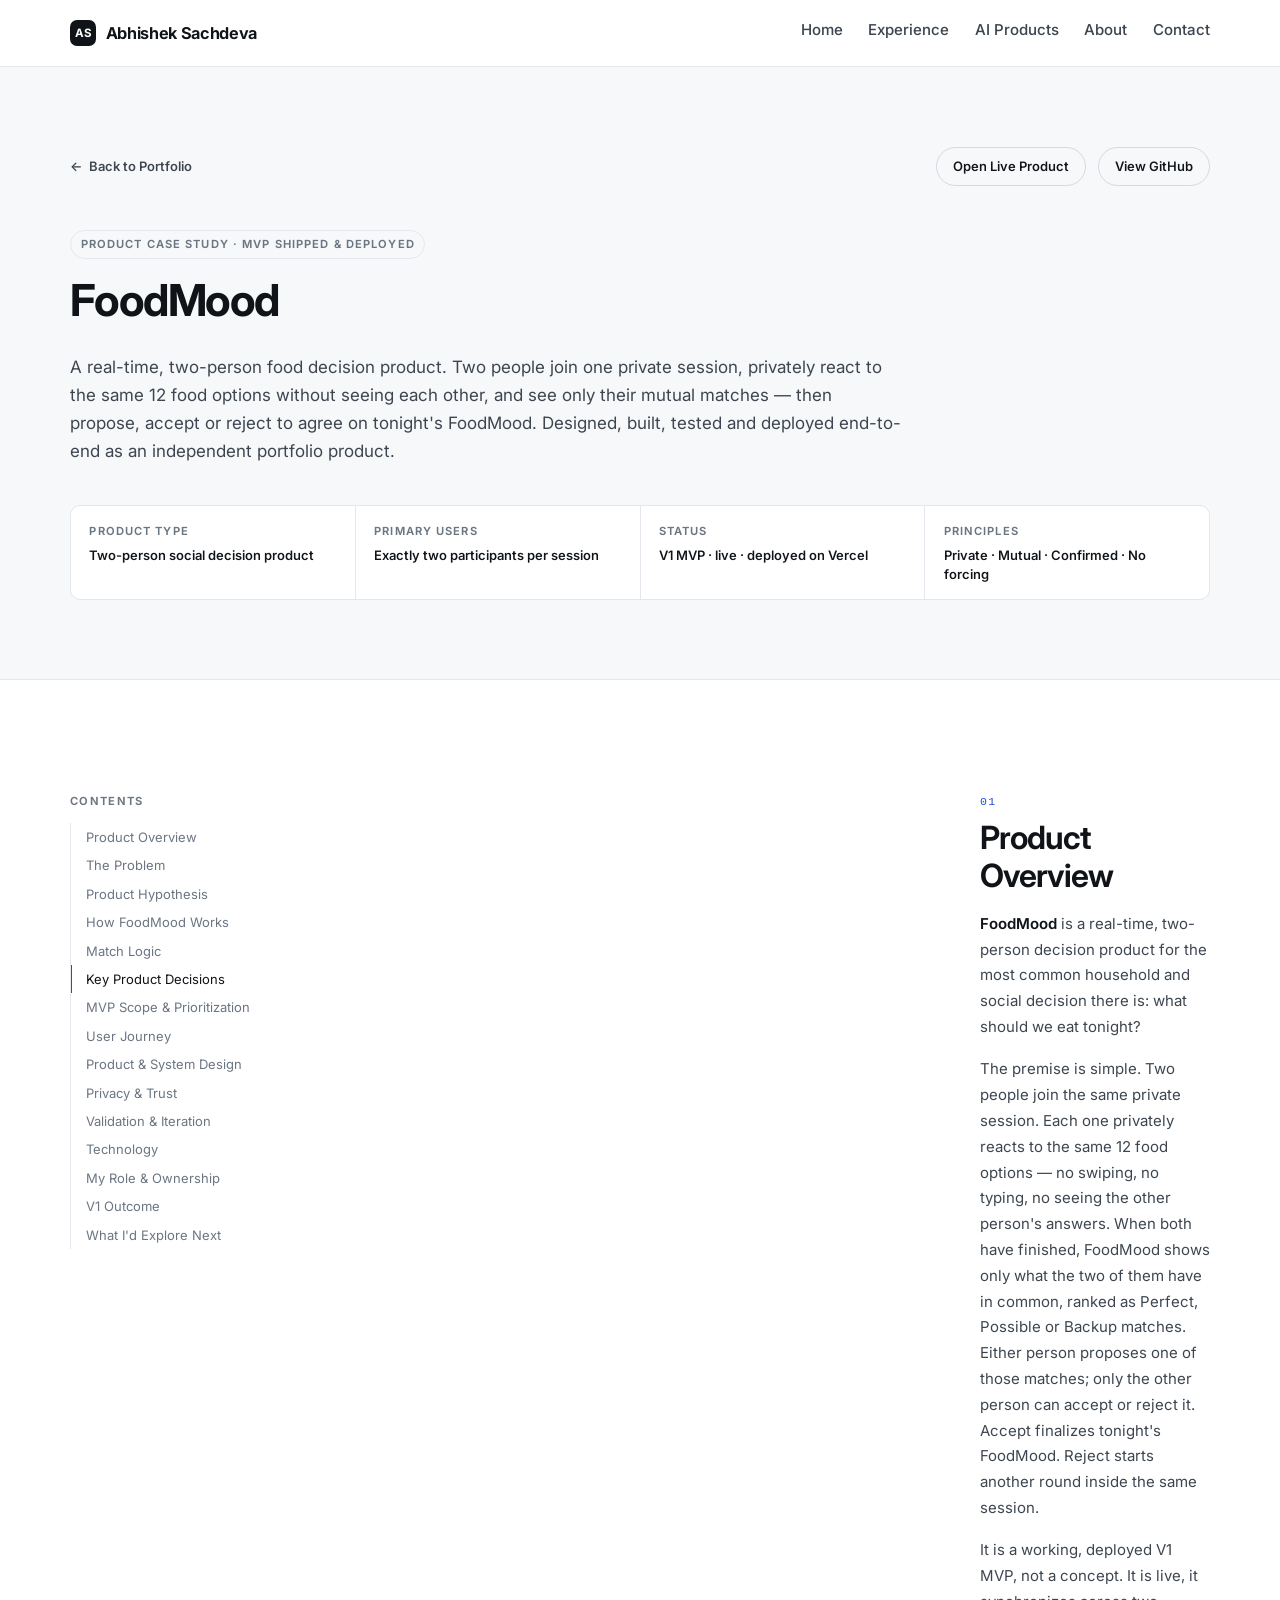
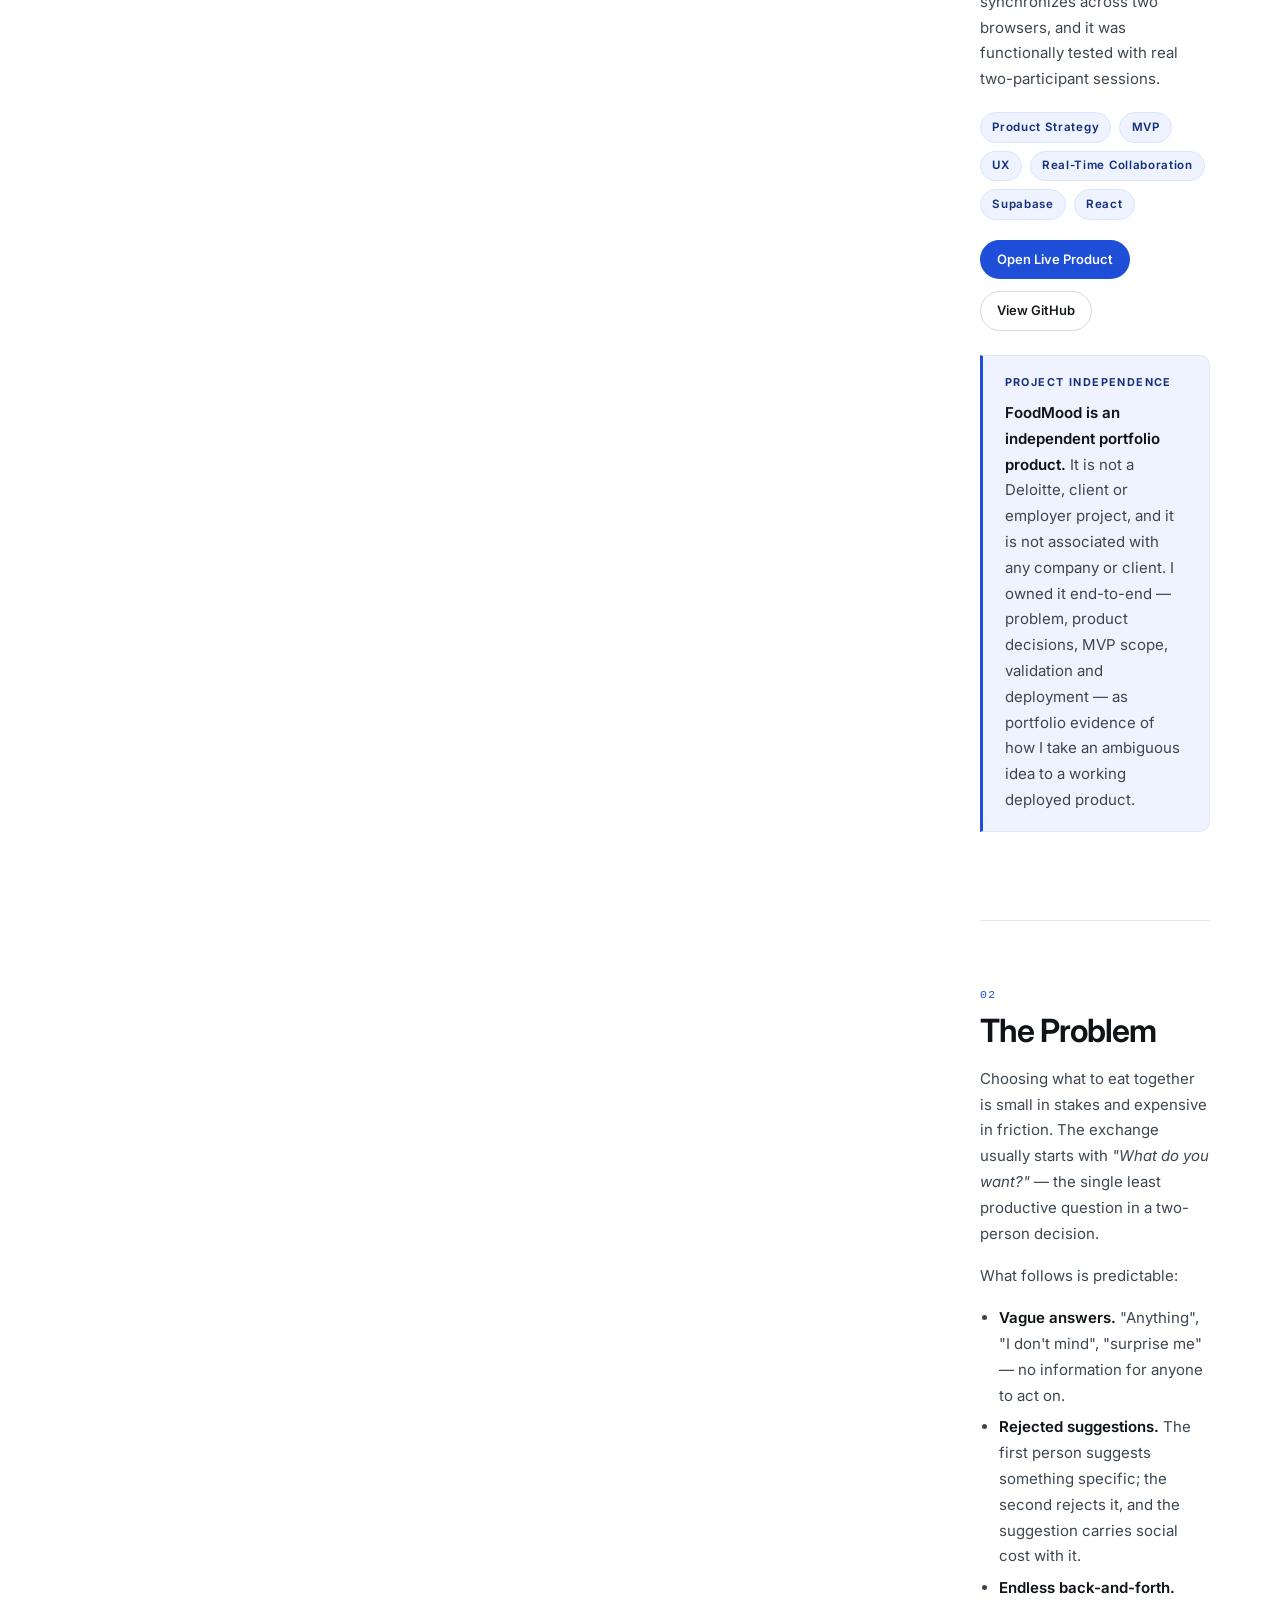
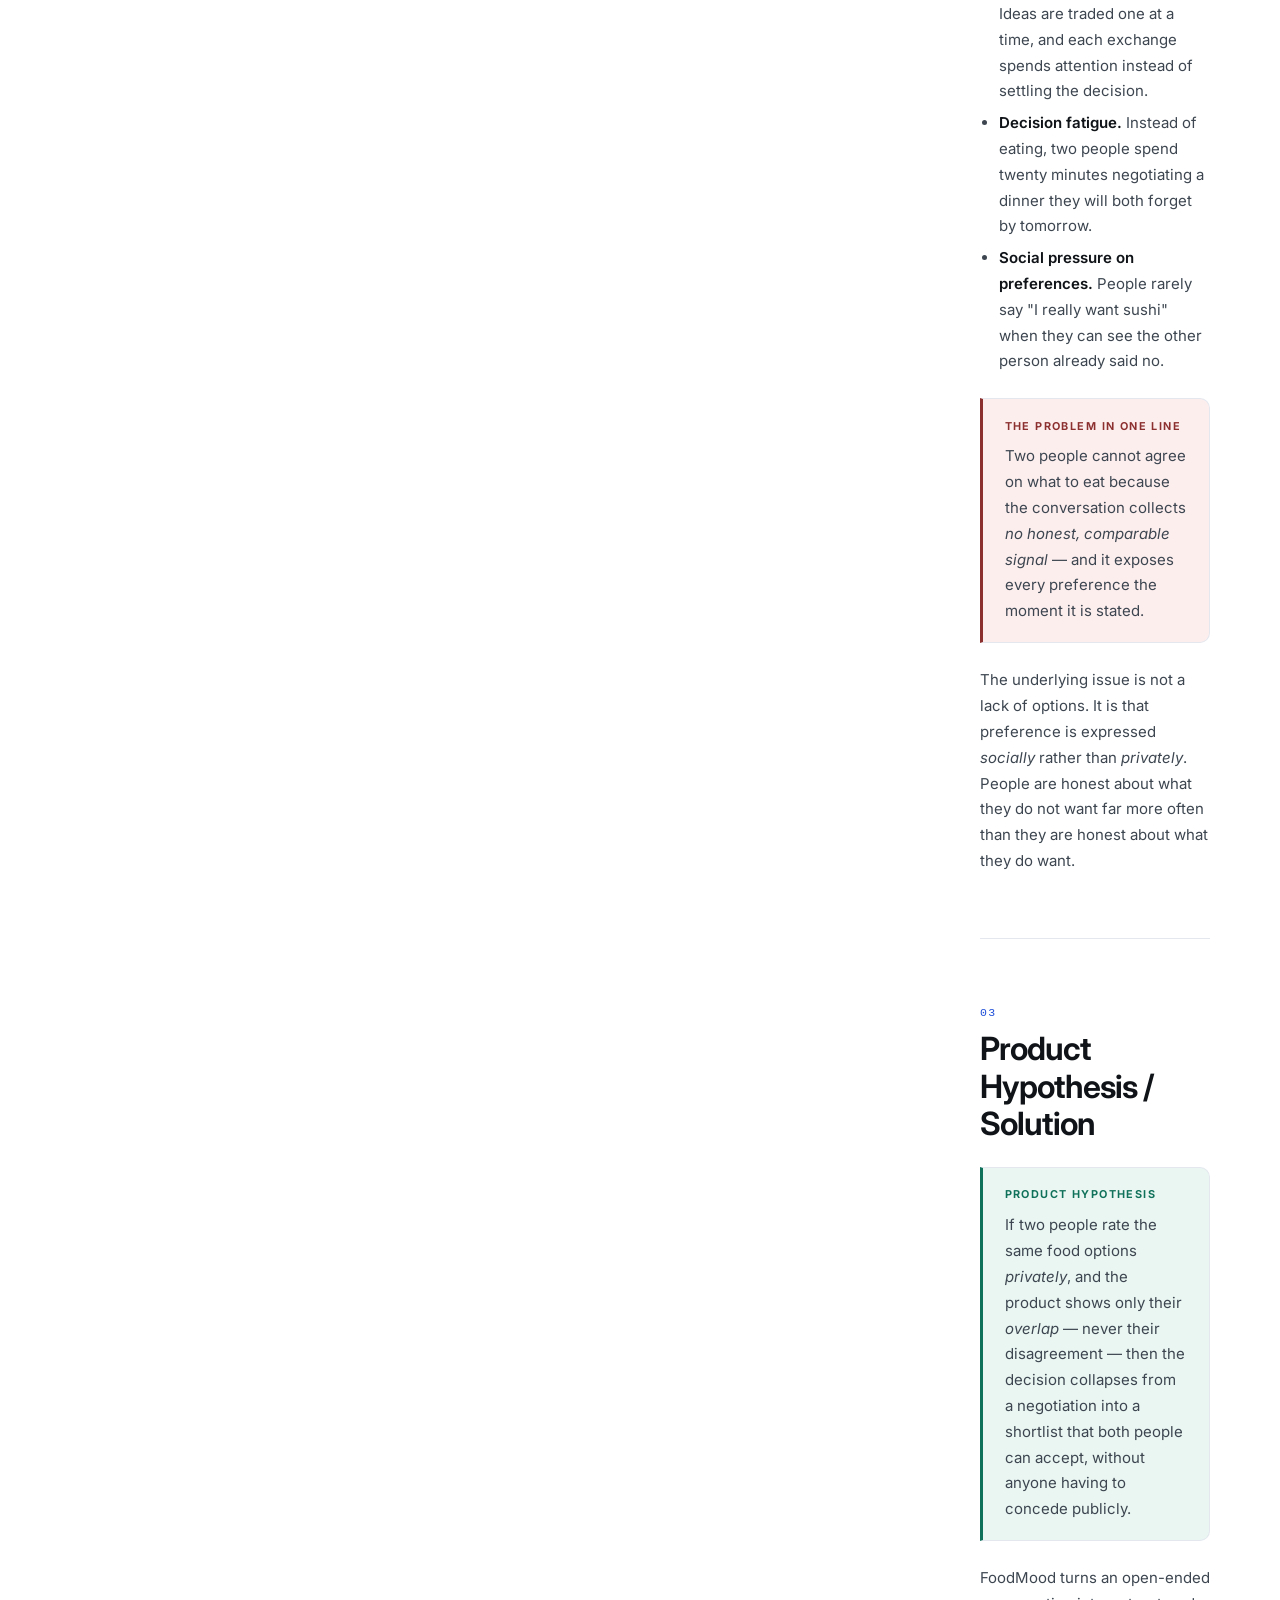
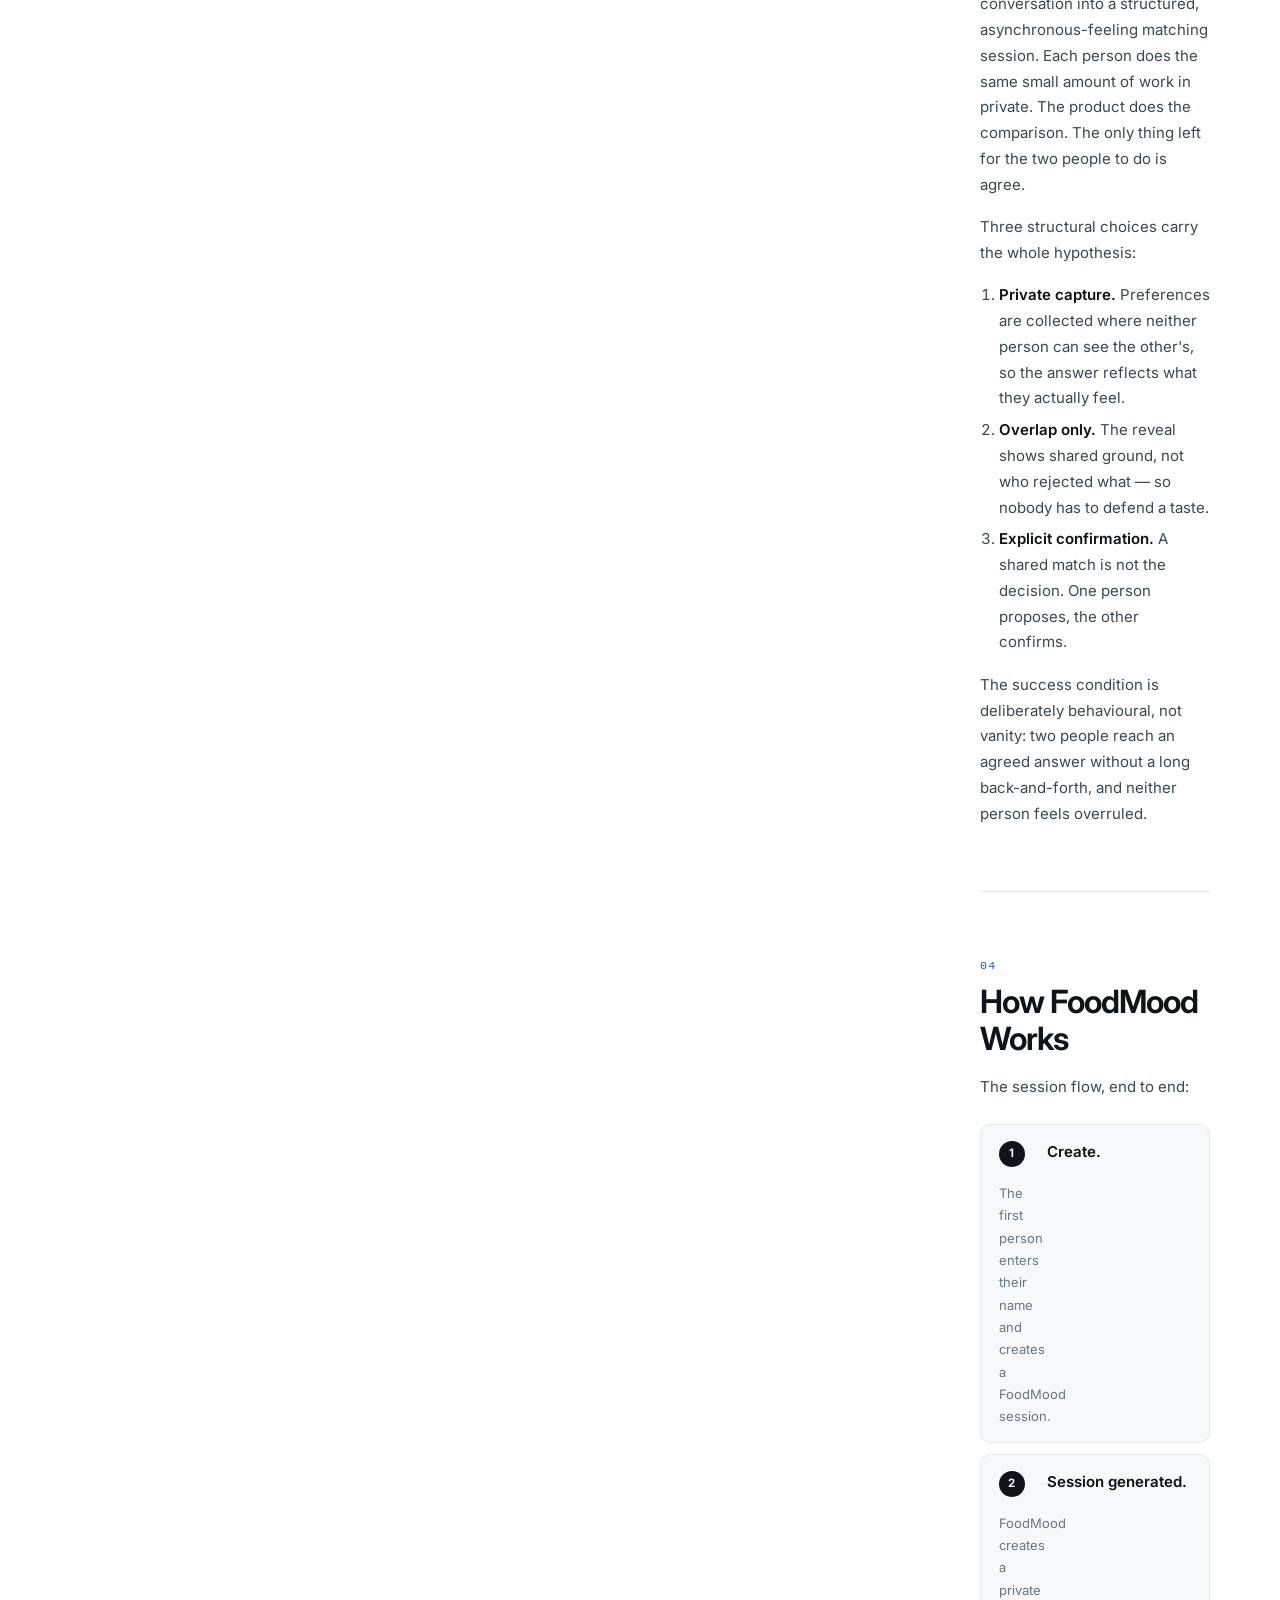
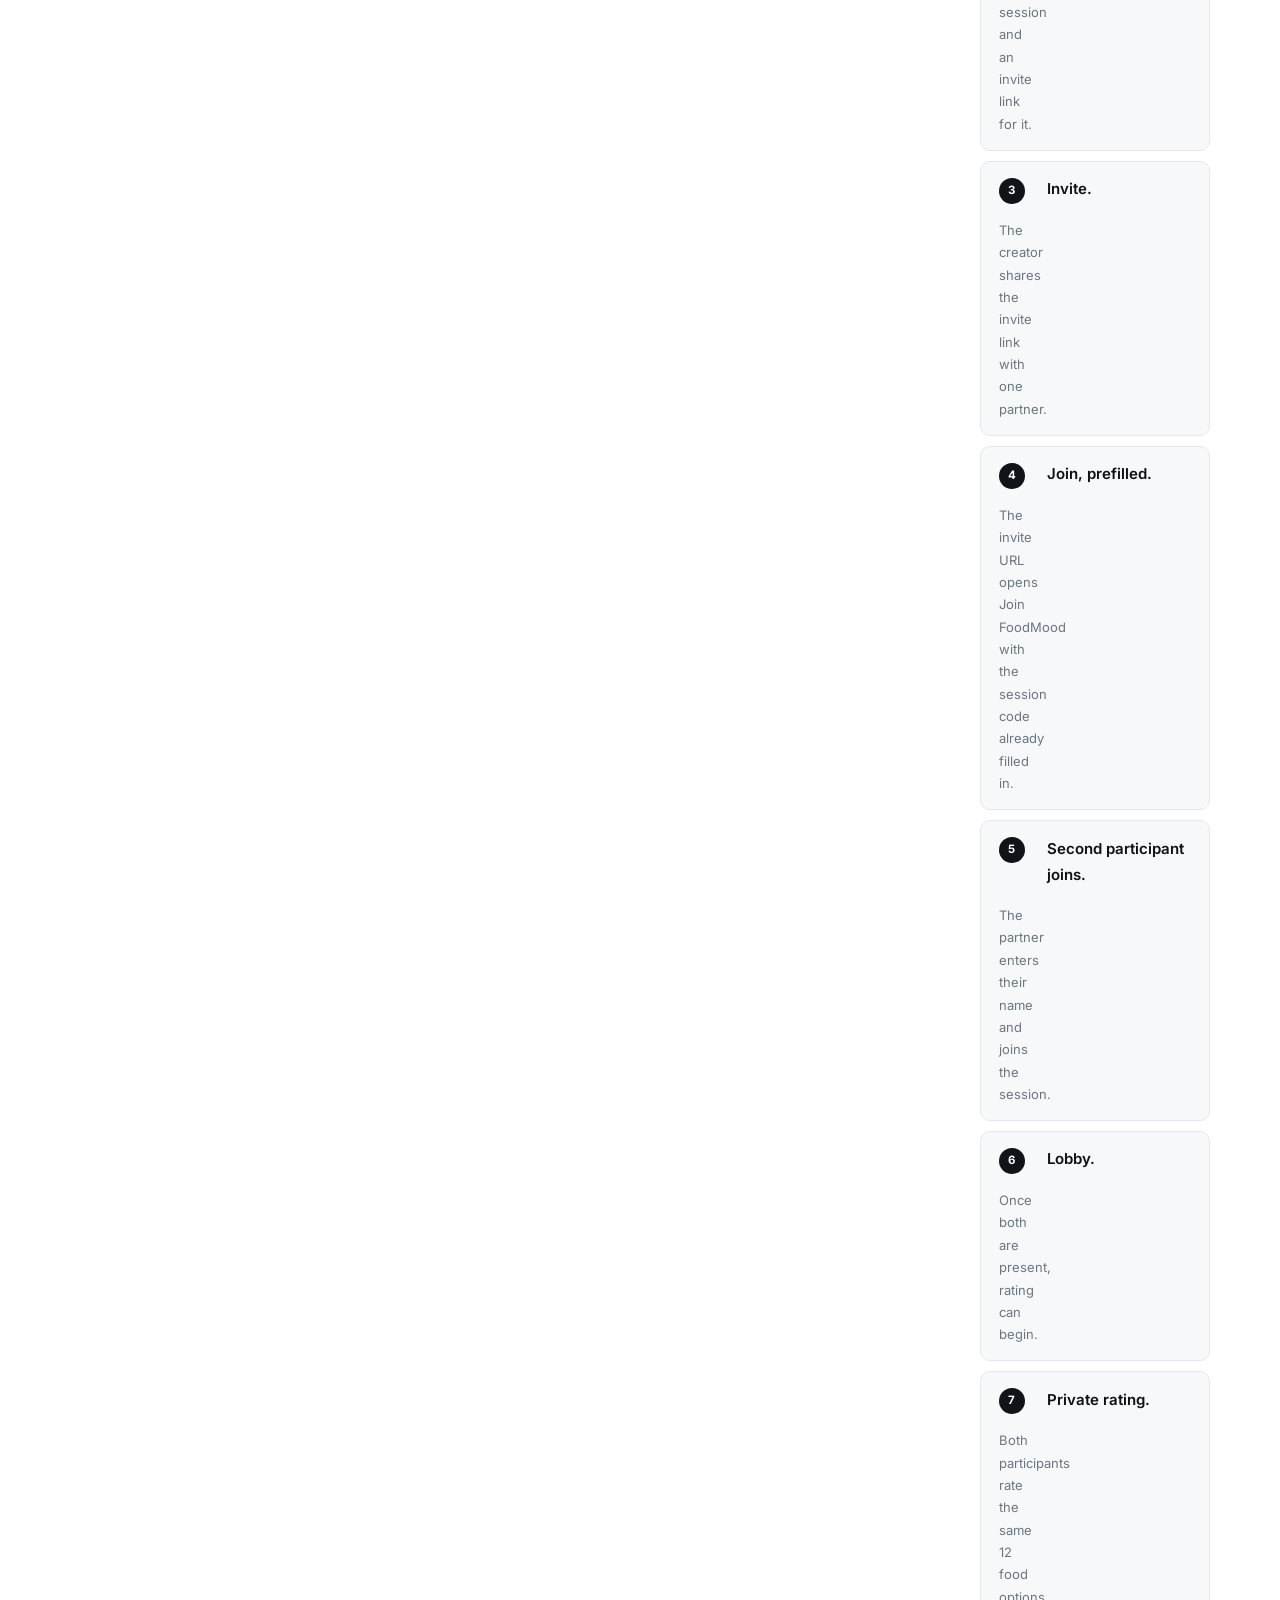
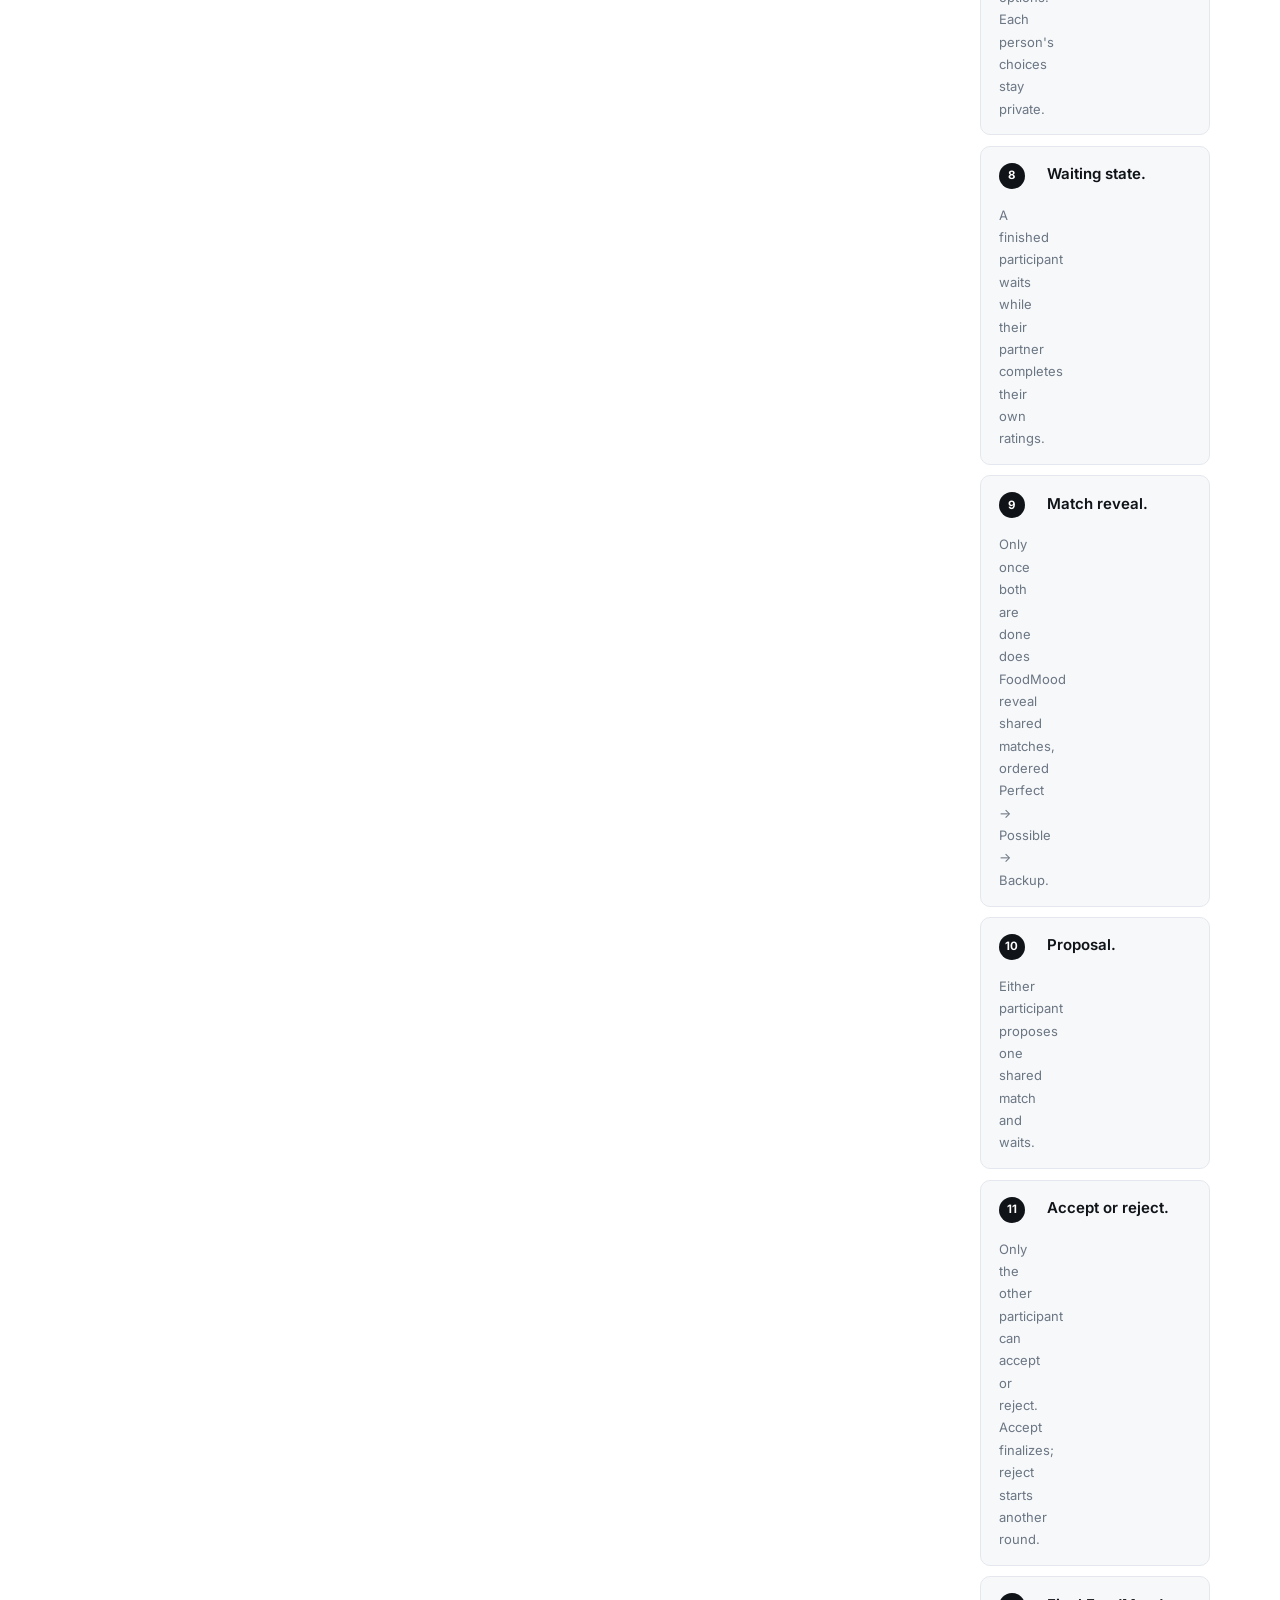
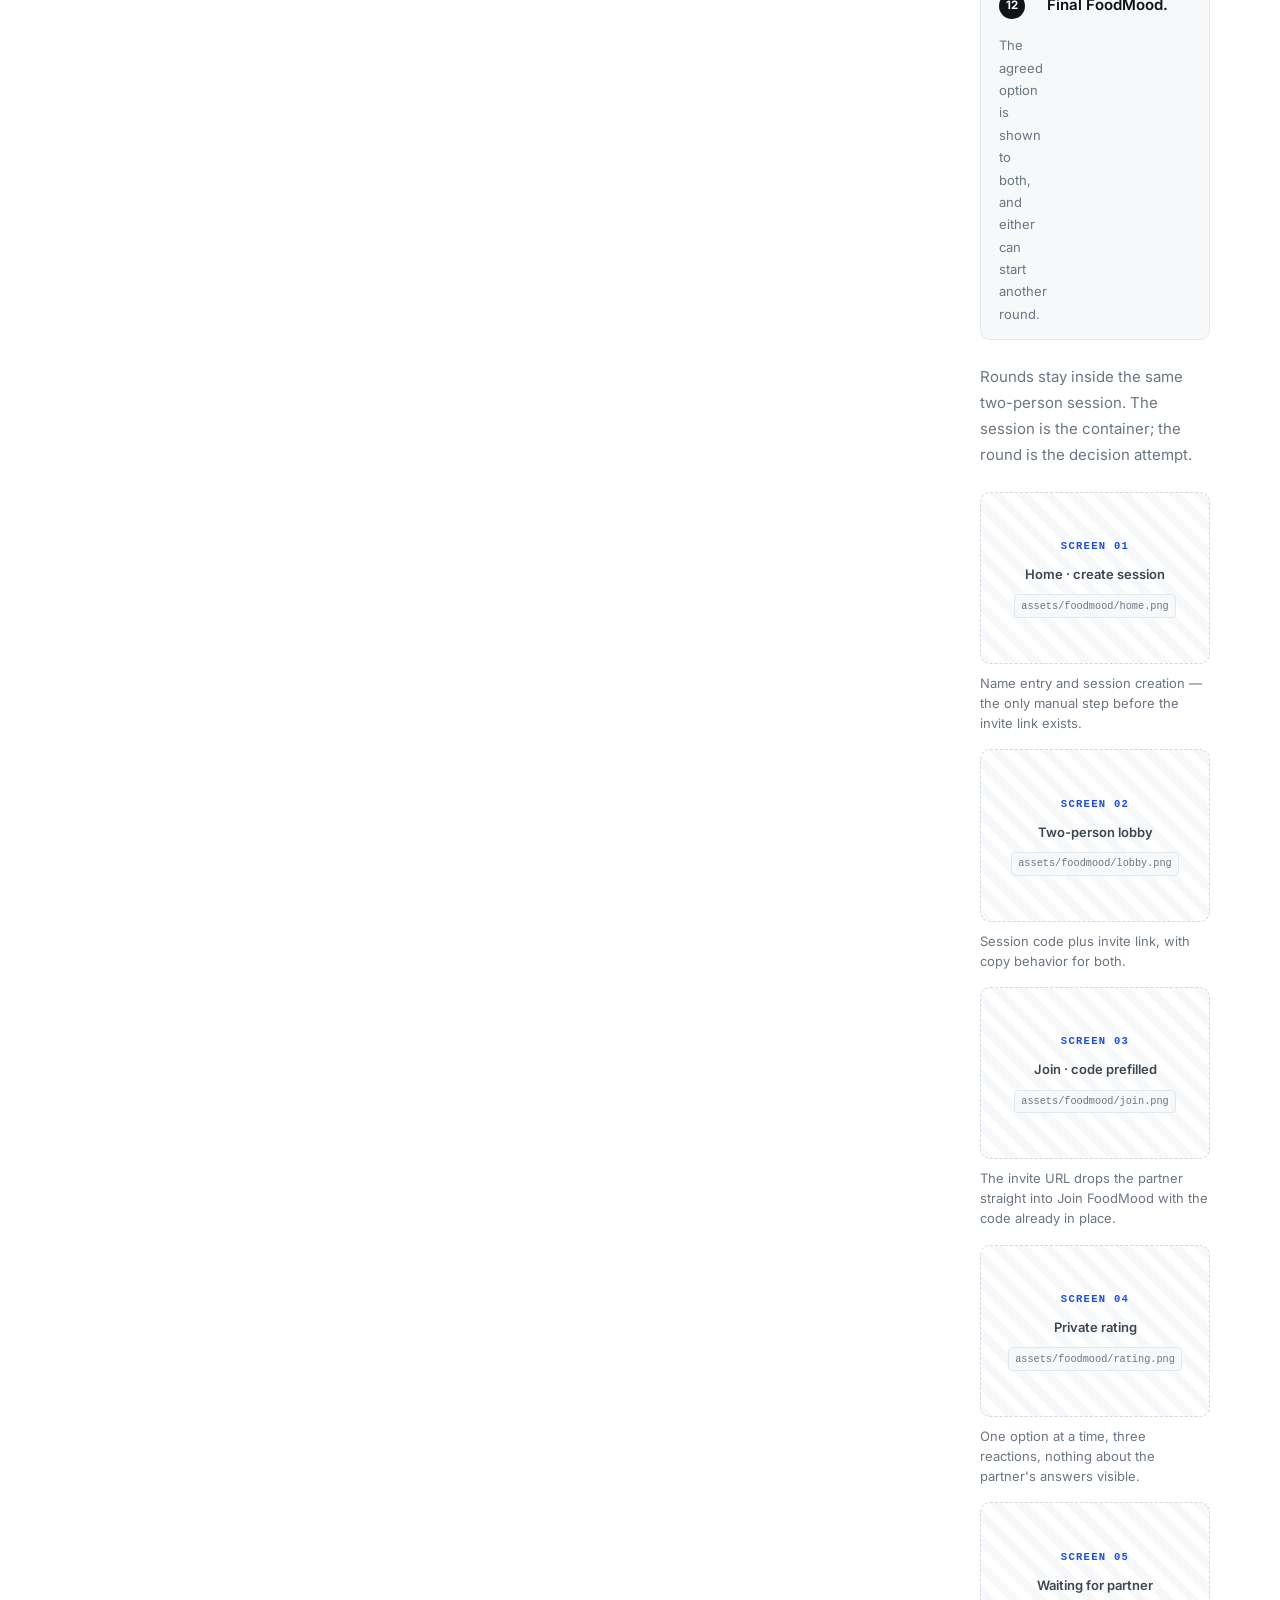
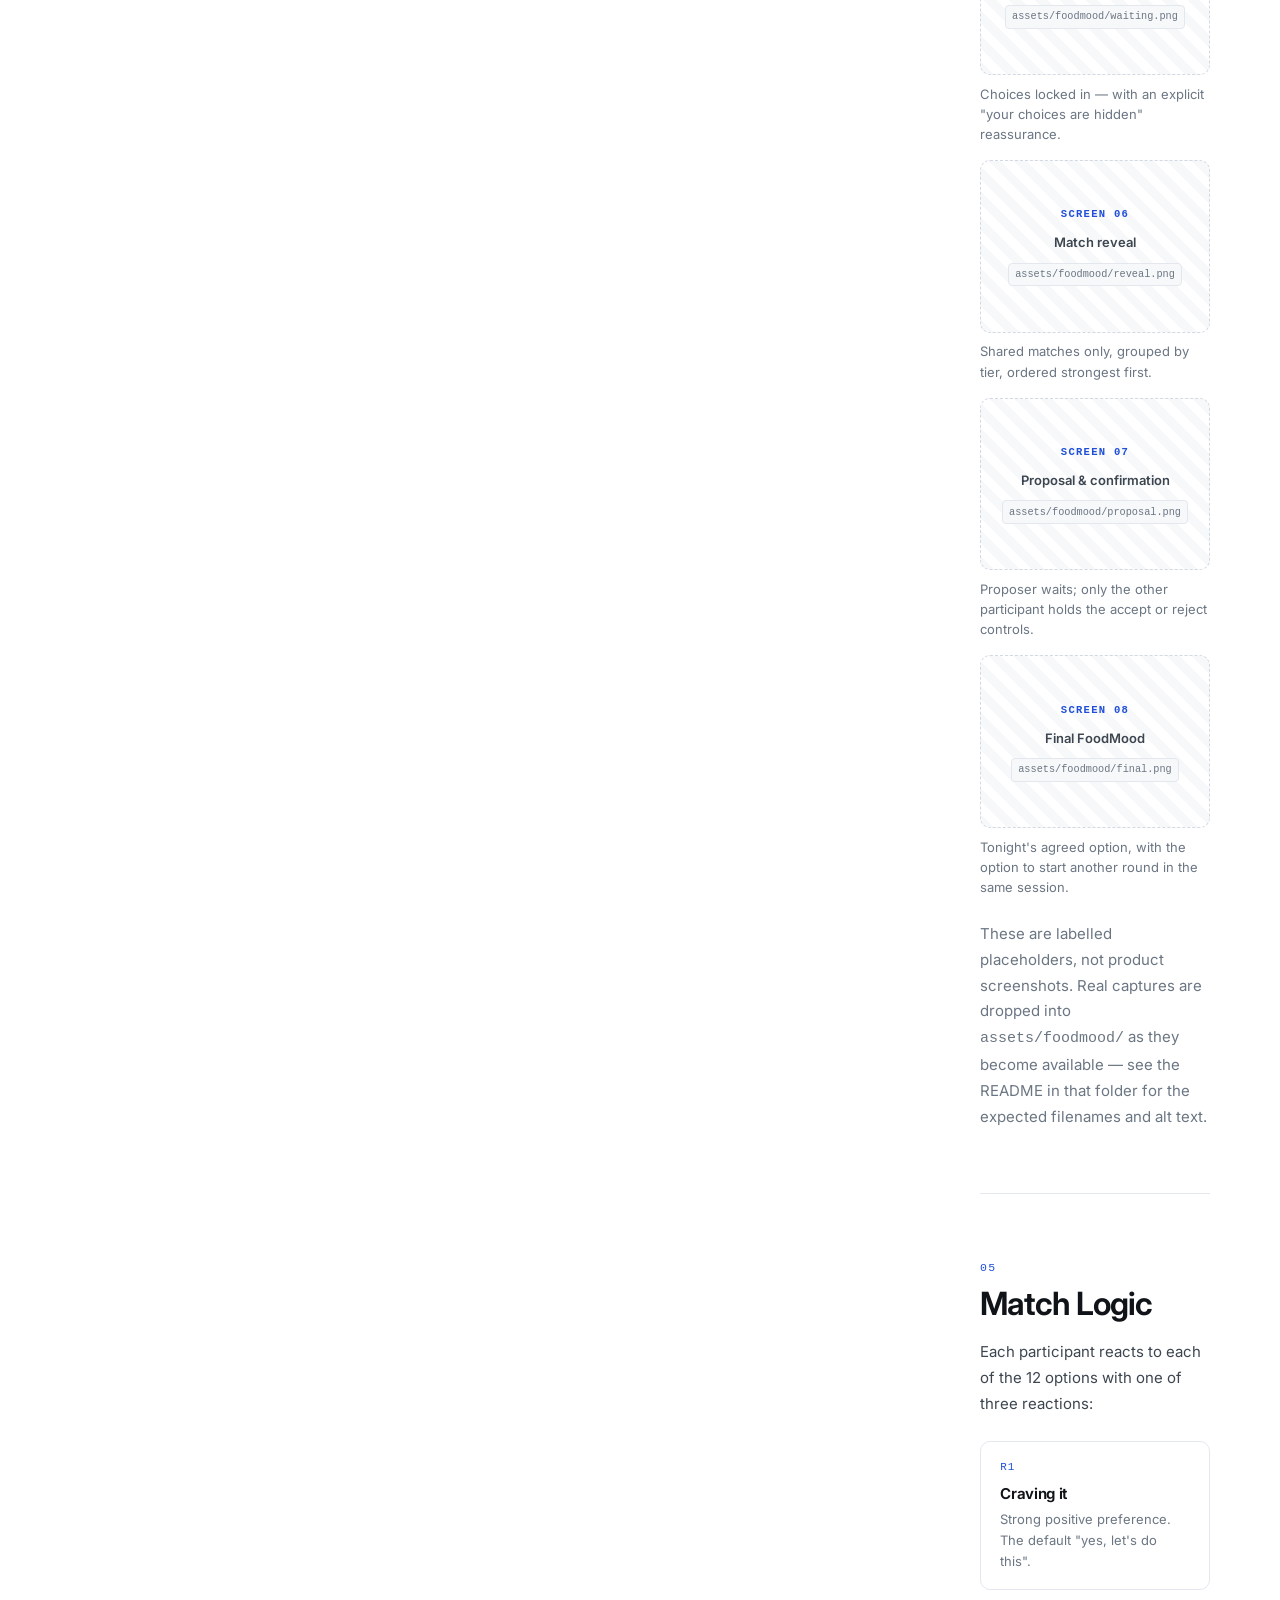
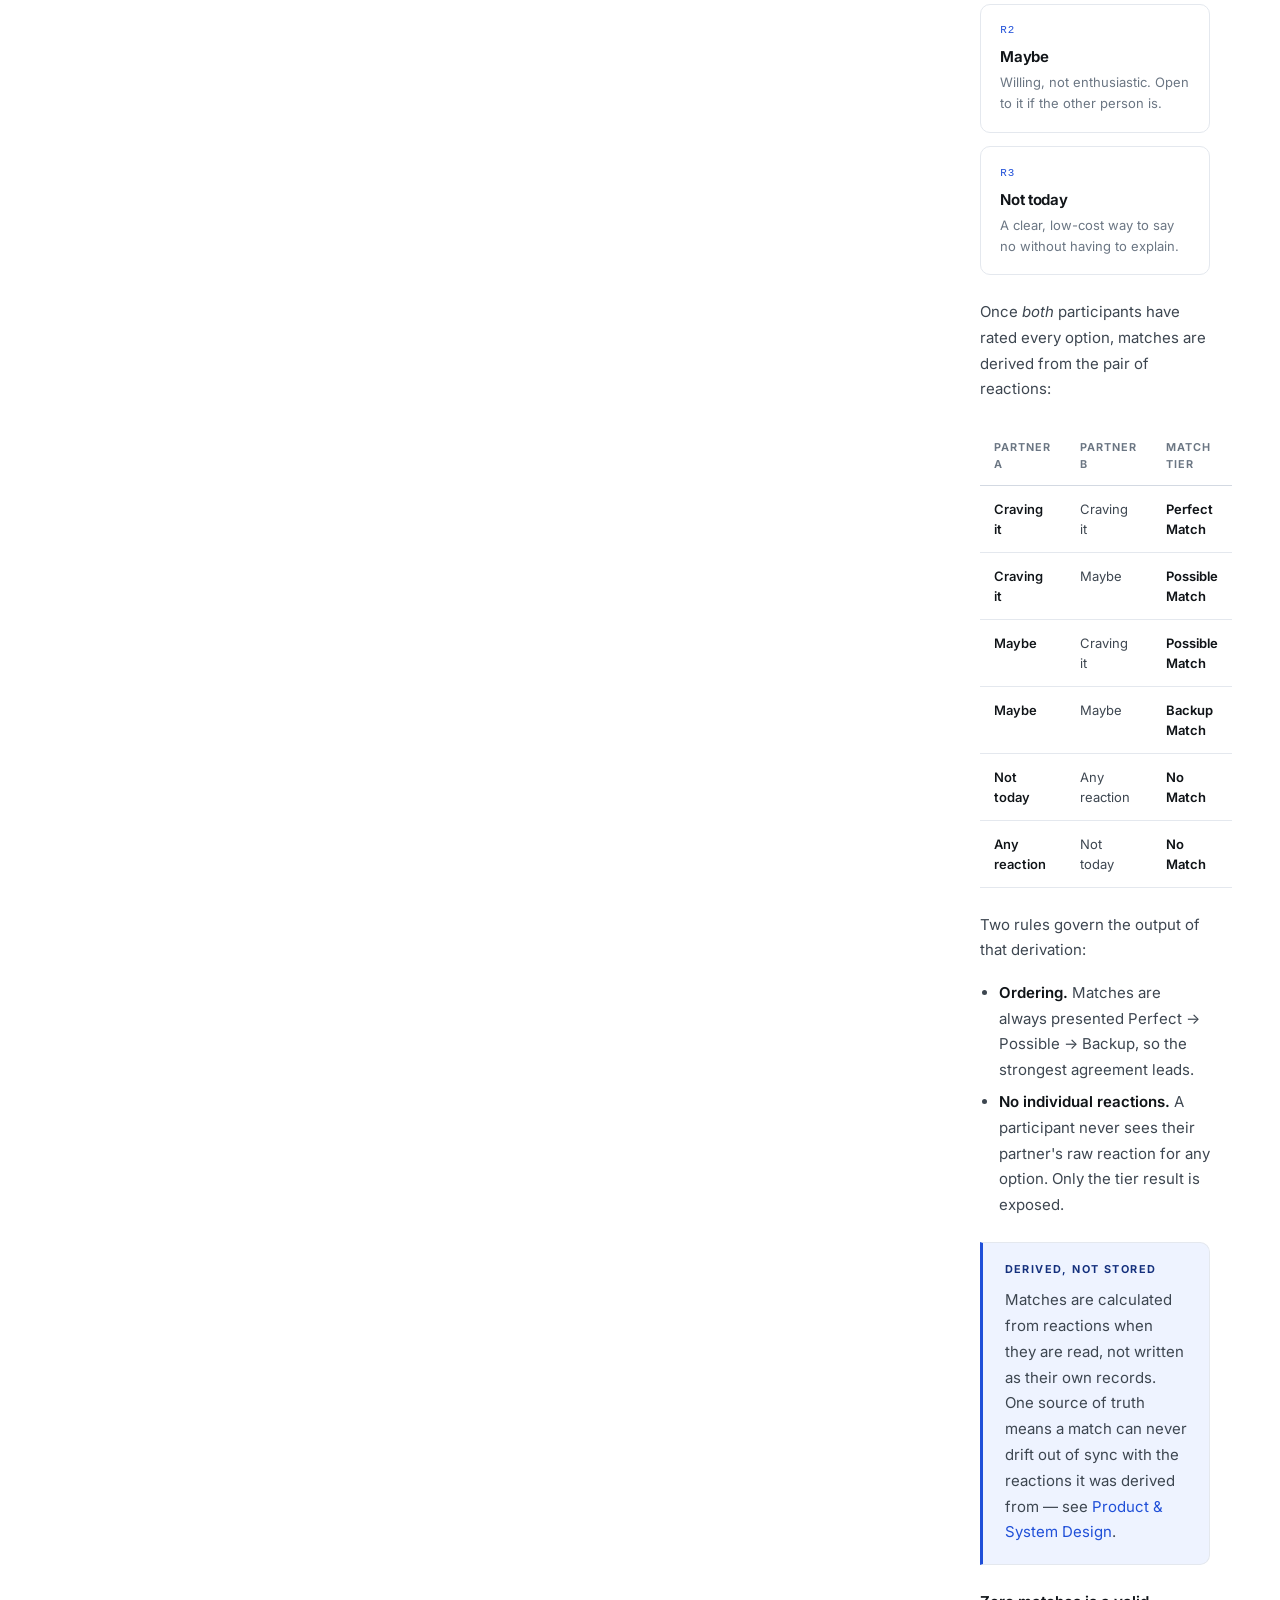
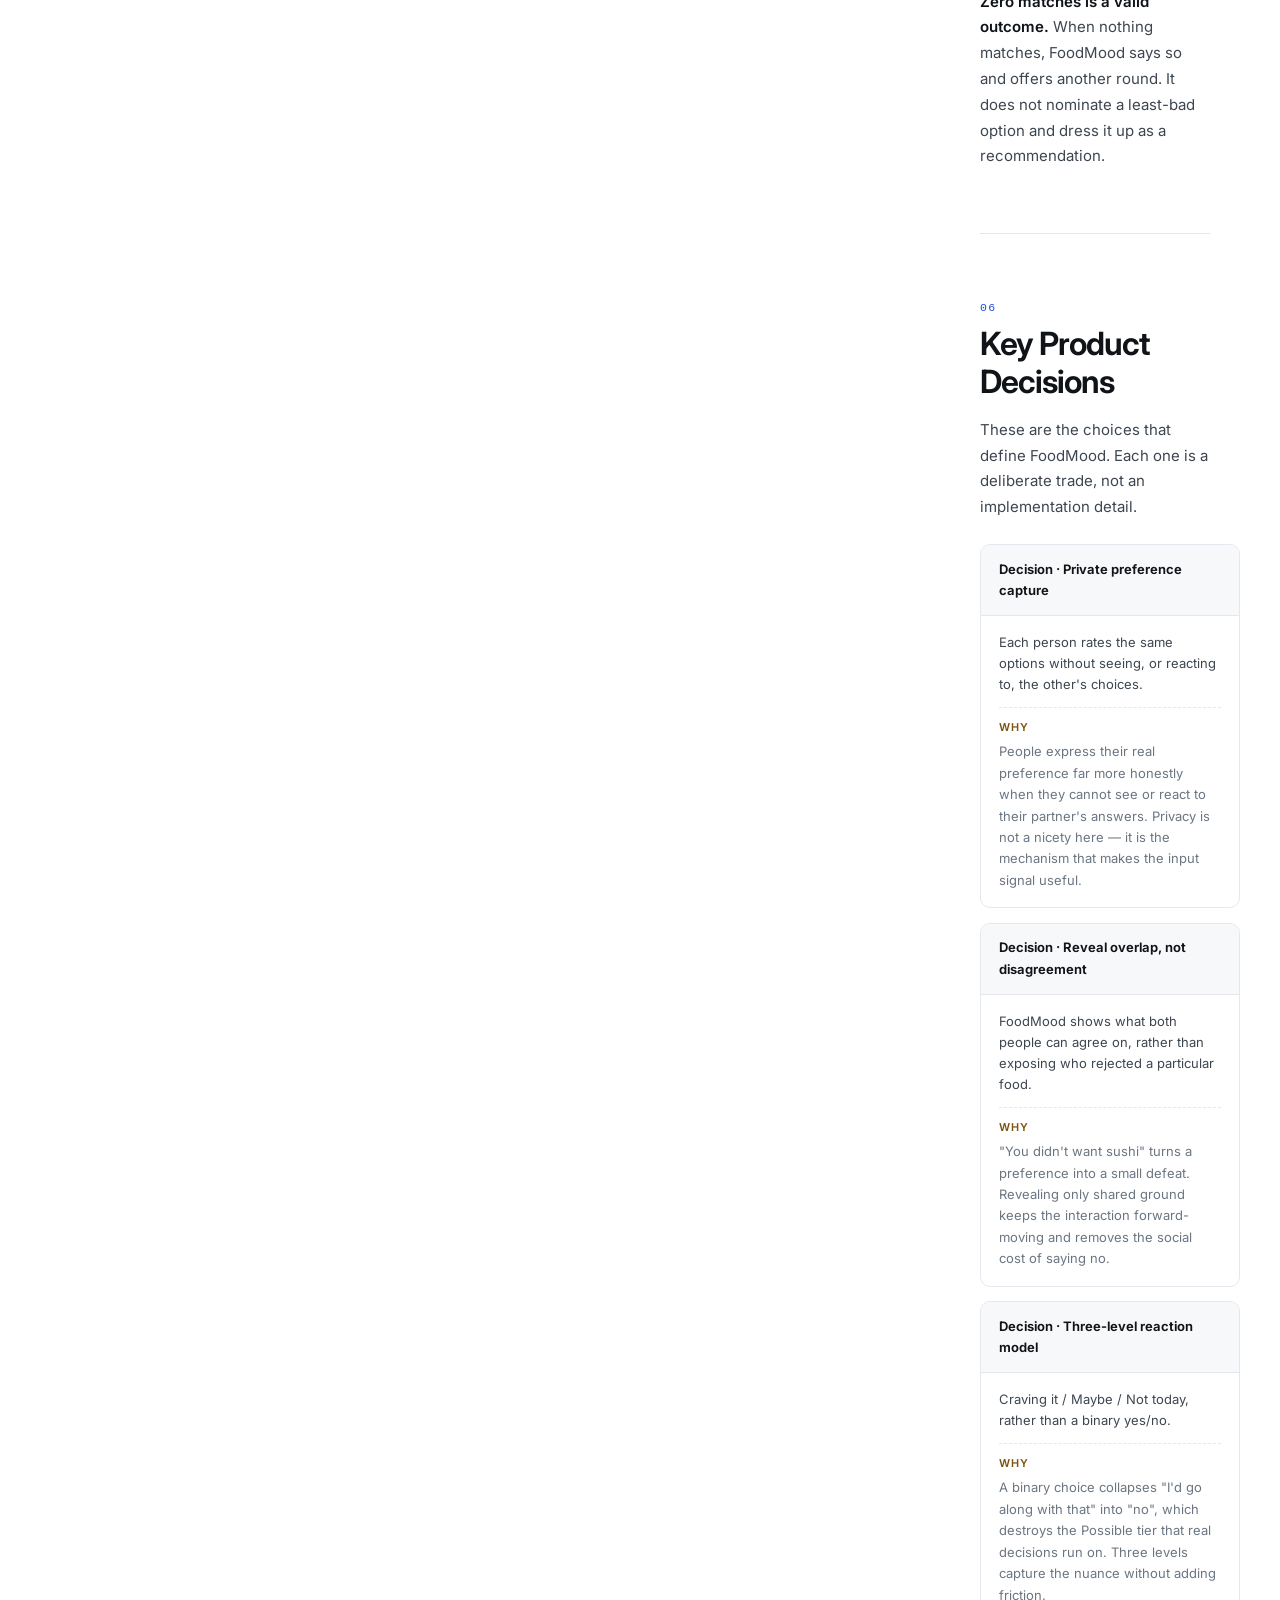
==== case-study-foodmood.html @ 1a1edf27 "Add FoodMood product case study" ====
<!DOCTYPE html>
<html lang="en">
<head>
  <meta charset="UTF-8" />
  <meta name="viewport" content="width=device-width, initial-scale=1.0" />

  <!-- Primary meta -->
  <title>FoodMood — Two-Person Decision Product Case Study | Abhishek Sachdeva</title>
  <meta name="description" content="Product case study: FoodMood, a privacy-first two-person food decision product. From problem framing and match logic to a deployed, two-browser-tested MVP on Supabase." />
  <meta name="author" content="Abhishek Sachdeva" />
  <link rel="canonical" href="https://YOUR_VERCEL_DOMAIN/case-study-foodmood.html" />

  <!-- Open Graph -->
  <meta property="og:type" content="article" />
  <meta property="og:title" content="FoodMood — Two-Person Social Decision Product Case Study" />
  <meta property="og:description" content="A privacy-first decision product that turns 'What should we eat?' into a two-person matching experience — from private preferences to mutual matches and a confirmed FoodMood." />
  <meta property="og:url" content="https://YOUR_VERCEL_DOMAIN/case-study-foodmood.html" />
  <meta property="og:site_name" content="Abhishek Sachdeva Portfolio" />

  <!-- Twitter -->
  <meta name="twitter:card" content="summary_large_image" />
  <meta name="twitter:title" content="FoodMood — Two-Person Social Decision Product Case Study" />
  <meta name="twitter:description" content="From problem framing to a deployed, two-browser-tested MVP: private preference capture, three-level reaction model and mutual match logic." />

  <!-- Icons -->
  <link rel="icon" href="assets/favicon.svg" type="image/svg+xml" />

  <!-- Fonts -->
  <link rel="preconnect" href="https://fonts.googleapis.com" />
  <link rel="preconnect" href="https://fonts.gstatic.com" crossorigin />
  <link href="https://fonts.googleapis.com/css2?family=Inter:wght@400;500;600;650;700&display=swap" rel="stylesheet" />

  <!-- Styles -->
  <link rel="stylesheet" href="css/styles.css" />
</head>
<body id="top">

  <a class="skip-link" href="#main">Skip to main content</a>

  <!-- ======================= HEADER / NAV ======================= -->
  <header class="site-header">
    <nav class="nav shell" aria-label="Primary">
      <a class="brand" href="index.html" aria-label="Abhishek Sachdeva — home">
        <span class="brand-mark" aria-hidden="true">AS</span>
        Abhishek Sachdeva
      </a>

      <button
        class="nav-toggle"
        data-nav-toggle
        aria-expanded="false"
        aria-controls="primary-nav"
        aria-label="Open menu"
      ><span aria-hidden="true"></span></button>

      <ul class="nav-links" id="primary-nav" data-nav-menu>
        <li><a href="index.html">Home</a></li>
        <li><a href="index.html#experience">Experience</a></li>
        <li><a href="index.html#products">AI Products</a></li>
        <li><a href="index.html#about">About</a></li>
        <li><a href="index.html#contact">Contact</a></li>
      </ul>
    </nav>
  </header>

  <main id="main">

    <!-- ======================= CASE STUDY HERO ======================= -->
    <section class="cs-hero" aria-labelledby="cs-title">
      <div class="shell">
        <div class="cs-topbar">
          <a class="back-link" href="index.html#products" aria-label="Back to portfolio">
            <span aria-hidden="true">←</span> Back to Portfolio
          </a>
          <div class="btn-row">
            <a class="btn btn--ghost btn--sm" href="https://food-mood-ashy.vercel.app/" rel="noopener noreferrer" target="_blank">Open Live Product</a>
            <a class="btn btn--ghost btn--sm" href="https://github.com/abhee05/Food" rel="noopener noreferrer" target="_blank">View GitHub</a>
          </div>
        </div>

        <span class="card-tag">Product Case Study · MVP Shipped &amp; Deployed</span>
        <h1 id="cs-title">FoodMood</h1>
        <p class="cs-subtitle">
          A real-time, two-person food decision product. Two people join one
          private session, privately react to the same 12 food options without
          seeing each other, and see only their mutual matches — then propose,
          accept or reject to agree on tonight's FoodMood. Designed, built,
          tested and deployed end-to-end as an independent portfolio product.
        </p>

        <dl class="cs-facts">
          <div>
            <dt>Product type</dt>
            <dd>Two-person social decision product</dd>
          </div>
          <div>
            <dt>Primary users</dt>
            <dd>Exactly two participants per session</dd>
          </div>
          <div>
            <dt>Status</dt>
            <dd>V1 MVP · live · deployed on Vercel</dd>
          </div>
          <div>
            <dt>Principles</dt>
            <dd>Private · Mutual · Confirmed · No forcing</dd>
          </div>
        </dl>
      </div>
    </section>

    <!-- ======================= CASE STUDY BODY ======================= -->
    <div class="shell cs-layout">

      <!-- TOC -->
      <nav class="cs-toc" aria-label="Case study contents">
        <p>Contents</p>
        <ol>
          <li><a data-toc-link href="#overview">Product Overview</a></li>
          <li><a data-toc-link href="#problem">The Problem</a></li>
          <li><a data-toc-link href="#hypothesis">Product Hypothesis</a></li>
          <li><a data-toc-link href="#how-it-works">How FoodMood Works</a></li>
          <li><a data-toc-link href="#match-logic">Match Logic</a></li>
          <li><a data-toc-link href="#decisions">Key Product Decisions</a></li>
          <li><a data-toc-link href="#mvp-scope">MVP Scope &amp; Prioritization</a></li>
          <li><a data-toc-link href="#user-journey">User Journey</a></li>
          <li><a data-toc-link href="#system-design">Product &amp; System Design</a></li>
          <li><a data-toc-link href="#privacy">Privacy &amp; Trust</a></li>
          <li><a data-toc-link href="#validation">Validation &amp; Iteration</a></li>
          <li><a data-toc-link href="#technology">Technology</a></li>
          <li><a data-toc-link href="#role">My Role &amp; Ownership</a></li>
          <li><a data-toc-link href="#outcome">V1 Outcome</a></li>
          <li><a data-toc-link href="#next">What I'd Explore Next</a></li>
        </ol>
      </nav>

      <!-- CONTENT -->
      <div class="cs-content">

        <!-- 01 Product Overview -->
        <section class="cs-section" id="overview" data-section aria-labelledby="overview-title">
          <span class="section-number">01</span>
          <h2 id="overview-title">Product Overview</h2>
          <p>
            <strong>FoodMood</strong> is a real-time, two-person decision product
            for the most common household and social decision there is: what
            should we eat tonight?
          </p>
          <p>
            The premise is simple. Two people join the same private session.
            Each one privately reacts to the same 12 food options — no swiping,
            no typing, no seeing the other person's answers. When both have
            finished, FoodMood shows only what the two of them have in common,
            ranked as Perfect, Possible or Backup matches. Either person proposes
            one of those matches; only the other person can accept or reject it.
            Accept finalizes tonight's FoodMood. Reject starts another round
            inside the same session.
          </p>
          <p>
            It is a working, deployed V1 MVP, not a concept. It is live, it
            synchronizes across two browsers, and it was functionally tested
            with real two-participant sessions.
          </p>
          <div class="chip-row" role="group" aria-label="Product tags">
            <span class="chip">Product Strategy</span>
            <span class="chip">MVP</span>
            <span class="chip">UX</span>
            <span class="chip">Real-Time Collaboration</span>
            <span class="chip">Supabase</span>
            <span class="chip">React</span>
          </div>
          <div class="btn-row" style="margin: 1.25rem 0 0.5rem">
            <a class="btn btn--accent btn--sm" href="https://food-mood-ashy.vercel.app/" rel="noopener noreferrer" target="_blank">Open Live Product</a>
            <a class="btn btn--ghost btn--sm" href="https://github.com/abhee05/Food" rel="noopener noreferrer" target="_blank">View GitHub</a>
          </div>
          <div class="callout callout--note">
            <span class="callout-label">Project independence</span>
            <p>
              <strong>FoodMood is an independent portfolio product.</strong> It is
              not a Deloitte, client or employer project, and it is not associated
              with any company or client. I owned it end-to-end — problem,
              product decisions, MVP scope, validation and deployment — as
              portfolio evidence of how I take an ambiguous idea to a working
              deployed product.
            </p>
          </div>
        </section>

        <!-- 02 The Problem -->
        <section class="cs-section" id="problem" data-section aria-labelledby="problem-title">
          <span class="section-number">02</span>
          <h2 id="problem-title">The Problem</h2>
          <p>
            Choosing what to eat together is small in stakes and expensive in
            friction. The exchange usually starts with <em>"What do you want?"</em>
            — the single least productive question in a two-person decision.
          </p>
          <p>What follows is predictable:</p>
          <ul>
            <li><strong>Vague answers.</strong> "Anything", "I don't mind", "surprise me" — no information for anyone to act on.</li>
            <li><strong>Rejected suggestions.</strong> The first person suggests something specific; the second rejects it, and the suggestion carries social cost with it.</li>
            <li><strong>Endless back-and-forth.</strong> Ideas are traded one at a time, and each exchange spends attention instead of settling the decision.</li>
            <li><strong>Decision fatigue.</strong> Instead of eating, two people spend twenty minutes negotiating a dinner they will both forget by tomorrow.</li>
            <li><strong>Social pressure on preferences.</strong> People rarely say "I really want sushi" when they can see the other person already said no.</li>
          </ul>
          <div class="callout callout--problem">
            <span class="callout-label">The problem in one line</span>
            <p>
              Two people cannot agree on what to eat because the conversation
              collects <em>no honest, comparable signal</em> — and it exposes
              every preference the moment it is stated.
            </p>
          </div>
          <p>
            The underlying issue is not a lack of options. It is that preference
            is expressed <em>socially</em> rather than <em>privately</em>. People
            are honest about what they do not want far more often than they are
            honest about what they do want.
          </p>
        </section>

        <!-- 03 Hypothesis -->
        <section class="cs-section" id="hypothesis" data-section aria-labelledby="hyp-title">
          <span class="section-number">03</span>
          <h2 id="hyp-title">Product Hypothesis / Solution</h2>
          <blockquote class="callout callout--solution">
            <span class="callout-label">Product hypothesis</span>
            <p>
              If two people rate the same food options <em>privately</em>, and
              the product shows only their <em>overlap</em> — never their
              disagreement — then the decision collapses from a negotiation into
              a shortlist that both people can accept, without anyone having to
              concede publicly.
            </p>
          </blockquote>
          <p>
            FoodMood turns an open-ended conversation into a structured,
            asynchronous-feeling matching session. Each person does the same
            small amount of work in private. The product does the comparison.
            The only thing left for the two people to do is agree.
          </p>
          <p>Three structural choices carry the whole hypothesis:</p>
          <ol>
            <li><strong>Private capture.</strong> Preferences are collected where neither person can see the other's, so the answer reflects what they actually feel.</li>
            <li><strong>Overlap only.</strong> The reveal shows shared ground, not who rejected what — so nobody has to defend a taste.</li>
            <li><strong>Explicit confirmation.</strong> A shared match is not the decision. One person proposes, the other confirms.</li>
          </ol>
          <p>
            The success condition is deliberately behavioural, not vanity: two
            people reach an agreed answer without a long back-and-forth, and
            neither person feels overruled.
          </p>
        </section>

        <!-- 04 How it works -->
        <section class="cs-section" id="how-it-works" data-section aria-labelledby="works-title">
          <span class="section-number">04</span>
          <h2 id="works-title">How FoodMood Works</h2>
          <p>The session flow, end to end:</p>
          <ol class="workflow">
            <li>
              <strong>Create.</strong>
              <span>The first person enters their name and creates a FoodMood session.</span>
            </li>
            <li>
              <strong>Session generated.</strong>
              <span>FoodMood creates a private session and an invite link for it.</span>
            </li>
            <li>
              <strong>Invite.</strong>
              <span>The creator shares the invite link with one partner.</span>
            </li>
            <li>
              <strong>Join, prefilled.</strong>
              <span>The invite URL opens Join FoodMood with the session code already filled in.</span>
            </li>
            <li>
              <strong>Second participant joins.</strong>
              <span>The partner enters their name and joins the session.</span>
            </li>
            <li>
              <strong>Lobby.</strong>
              <span>Once both are present, rating can begin.</span>
            </li>
            <li>
              <strong>Private rating.</strong>
              <span>Both participants rate the same 12 food options. Each person's choices stay private.</span>
            </li>
            <li>
              <strong>Waiting state.</strong>
              <span>A finished participant waits while their partner completes their own ratings.</span>
            </li>
            <li>
              <strong>Match reveal.</strong>
              <span>Only once both are done does FoodMood reveal shared matches, ordered Perfect → Possible → Backup.</span>
            </li>
            <li>
              <strong>Proposal.</strong>
              <span>Either participant proposes one shared match and waits.</span>
            </li>
            <li>
              <strong>Accept or reject.</strong>
              <span>Only the other participant can accept or reject. Accept finalizes; reject starts another round.</span>
            </li>
            <li>
              <strong>Final FoodMood.</strong>
              <span>The agreed option is shown to both, and either can start another round.</span>
            </li>
          </ol>
          <p class="small muted">
            Rounds stay inside the same two-person session. The session is the
            container; the round is the decision attempt.
          </p>

          <div class="shot-grid" role="group" aria-label="FoodMood product screens (placeholders awaiting real screenshots)">
            <figure class="shot">
              <div class="shot-frame" role="img" aria-label="Screenshot placeholder: FoodMood home and create session screen">
                <span class="shot-step">Screen 01</span>
                <span class="shot-label">Home · create session</span>
                <code>assets/foodmood/home.png</code>
              </div>
              <figcaption>Name entry and session creation — the only manual step before the invite link exists.</figcaption>
            </figure>
            <figure class="shot">
              <div class="shot-frame" role="img" aria-label="Screenshot placeholder: two-person lobby with session code and invite link">
                <span class="shot-step">Screen 02</span>
                <span class="shot-label">Two-person lobby</span>
                <code>assets/foodmood/lobby.png</code>
              </div>
              <figcaption>Session code plus invite link, with copy behavior for both.</figcaption>
            </figure>
            <figure class="shot">
              <div class="shot-frame" role="img" aria-label="Screenshot placeholder: join screen opened from the invite link with the session code prefilled">
                <span class="shot-step">Screen 03</span>
                <span class="shot-label">Join · code prefilled</span>
                <code>assets/foodmood/join.png</code>
              </div>
              <figcaption>The invite URL drops the partner straight into Join FoodMood with the code already in place.</figcaption>
            </figure>
            <figure class="shot">
              <div class="shot-frame" role="img" aria-label="Screenshot placeholder: private rating screen with heart, maybe and not-today reactions">
                <span class="shot-step">Screen 04</span>
                <span class="shot-label">Private rating</span>
                <code>assets/foodmood/rating.png</code>
              </div>
              <figcaption>One option at a time, three reactions, nothing about the partner's answers visible.</figcaption>
            </figure>
            <figure class="shot">
              <div class="shot-frame" role="img" aria-label="Screenshot placeholder: waiting state after completing all twelve options">
                <span class="shot-step">Screen 05</span>
                <span class="shot-label">Waiting for partner</span>
                <code>assets/foodmood/waiting.png</code>
              </div>
              <figcaption>Choices locked in — with an explicit "your choices are hidden" reassurance.</figcaption>
            </figure>
            <figure class="shot">
              <div class="shot-frame" role="img" aria-label="Screenshot placeholder: match reveal grouped by perfect, possible and backup tiers">
                <span class="shot-step">Screen 06</span>
                <span class="shot-label">Match reveal</span>
                <code>assets/foodmood/reveal.png</code>
              </div>
              <figcaption>Shared matches only, grouped by tier, ordered strongest first.</figcaption>
            </figure>
            <figure class="shot">
              <div class="shot-frame" role="img" aria-label="Screenshot placeholder: proposal waiting for the other participant to accept or reject">
                <span class="shot-step">Screen 07</span>
                <span class="shot-label">Proposal &amp; confirmation</span>
                <code>assets/foodmood/proposal.png</code>
              </div>
              <figcaption>Proposer waits; only the other participant holds the accept or reject controls.</figcaption>
            </figure>
            <figure class="shot">
              <div class="shot-frame" role="img" aria-label="Screenshot placeholder: final FoodMood screen showing the agreed option">
                <span class="shot-step">Screen 08</span>
                <span class="shot-label">Final FoodMood</span>
                <code>assets/foodmood/final.png</code>
              </div>
              <figcaption>Tonight's agreed option, with the option to start another round in the same session.</figcaption>
            </figure>
          </div>
          <p class="shot-note">
            These are labelled placeholders, not product screenshots. Real
            captures are dropped into <code>assets/foodmood/</code> as they
            become available — see the README in that folder for the expected
            filenames and alt text.
          </p>
        </section>

        <!-- 05 Match Logic -->
        <section class="cs-section" id="match-logic" data-section aria-labelledby="match-title">
          <span class="section-number">05</span>
          <h2 id="match-title">Match Logic</h2>
          <p>
            Each participant reacts to each of the 12 options with one of three
            reactions:
          </p>
          <div class="point-grid">
            <div class="point-card">
              <span class="point-index">R1</span>
              <h4>Craving it</h4>
              <p>Strong positive preference. The default "yes, let's do this".</p>
            </div>
            <div class="point-card">
              <span class="point-index">R2</span>
              <h4>Maybe</h4>
              <p>Willing, not enthusiastic. Open to it if the other person is.</p>
            </div>
            <div class="point-card">
              <span class="point-index">R3</span>
              <h4>Not today</h4>
              <p>A clear, low-cost way to say no without having to explain.</p>
            </div>
          </div>
          <p>
            Once <em>both</em> participants have rated every option, matches are
            derived from the pair of reactions:
          </p>
          <table class="risk-table">
            <thead>
              <tr>
                <th scope="col">Partner A</th>
                <th scope="col">Partner B</th>
                <th scope="col">Match tier</th>
              </tr>
            </thead>
            <tbody>
              <tr>
                <td>Craving it</td>
                <td>Craving it</td>
                <td><strong>Perfect Match</strong></td>
              </tr>
              <tr>
                <td>Craving it</td>
                <td>Maybe</td>
                <td><strong>Possible Match</strong></td>
              </tr>
              <tr>
                <td>Maybe</td>
                <td>Craving it</td>
                <td><strong>Possible Match</strong></td>
              </tr>
              <tr>
                <td>Maybe</td>
                <td>Maybe</td>
                <td><strong>Backup Match</strong></td>
              </tr>
              <tr>
                <td>Not today</td>
                <td>Any reaction</td>
                <td><strong>No Match</strong></td>
              </tr>
              <tr>
                <td>Any reaction</td>
                <td>Not today</td>
                <td><strong>No Match</strong></td>
              </tr>
            </tbody>
          </table>
          <p>Two rules govern the output of that derivation:</p>
          <ul>
            <li><strong>Ordering.</strong> Matches are always presented Perfect → Possible → Backup, so the strongest agreement leads.</li>
            <li><strong>No individual reactions.</strong> A participant never sees their partner's raw reaction for any option. Only the tier result is exposed.</li>
          </ul>
          <div class="callout callout--note">
            <span class="callout-label">Derived, not stored</span>
            <p>
              Matches are calculated from reactions when they are read, not
              written as their own records. One source of truth means a match can
              never drift out of sync with the reactions it was derived from —
              see <a href="#system-design">Product &amp; System Design</a>.
            </p>
          </div>
          <p>
            <strong>Zero matches is a valid outcome.</strong> When nothing
            matches, FoodMood says so and offers another round. It does not
            nominate a least-bad option and dress it up as a recommendation.
          </p>
        </section>

        <!-- 06 Key Product Decisions -->
        <section class="cs-section" id="decisions" data-section aria-labelledby="dec-title">
          <span class="section-number">06</span>
          <h2 id="dec-title">Key Product Decisions</h2>
          <p>
            These are the choices that define FoodMood. Each one is a deliberate
            trade, not an implementation detail.
          </p>
          <div class="decision-grid">
            <div class="decision-card">
              <div class="dc-head">Decision · Private preference capture</div>
              <div class="dc-body">
                <p>Each person rates the same options without seeing, or reacting to, the other's choices.</p>
                <div class="tradeoff"><strong>Why</strong>People express their real preference far more honestly when they cannot see or react to their partner's answers. Privacy is not a nicety here — it is the mechanism that makes the input signal useful.</div>
              </div>
            </div>
            <div class="decision-card">
              <div class="dc-head">Decision · Reveal overlap, not disagreement</div>
              <div class="dc-body">
                <p>FoodMood shows what both people can agree on, rather than exposing who rejected a particular food.</p>
                <div class="tradeoff"><strong>Why</strong>"You didn't want sushi" turns a preference into a small defeat. Revealing only shared ground keeps the interaction forward-moving and removes the social cost of saying no.</div>
              </div>
            </div>
            <div class="decision-card">
              <div class="dc-head">Decision · Three-level reaction model</div>
              <div class="dc-body">
                <p>Craving it / Maybe / Not today, rather than a binary yes/no.</p>
                <div class="tradeoff"><strong>Why</strong>A binary choice collapses "I'd go along with that" into "no", which destroys the Possible tier that real decisions run on. Three levels capture the nuance without adding friction.</div>
              </div>
            </div>
            <div class="decision-card">
              <div class="dc-head">Decision · Exactly two participants for V1</div>
              <div class="dc-body">
                <p>V1 is built for one pair, and enforces it — a third joiner is turned away.</p>
                <div class="tradeoff"><strong>Why</strong>Two-person dinner decisions are the common case. Group voting introduces different rules, different matching logic and different social dynamics, and would dilute the V1 test of the core idea.</div>
              </div>
            </div>
            <div class="decision-card">
              <div class="dc-head">Decision · Mutual agreement before finalization</div>
              <div class="dc-body">
                <p>A shared match is not automatically tonight's answer. One participant proposes; only the other accepts or rejects.</p>
                <div class="tradeoff"><strong>Why</strong>Overlap is evidence, not consent. Requiring the second person to confirm keeps the decision mutual and stops the product from declaring a winner on their behalf.</div>
              </div>
            </div>
            <div class="decision-card">
              <div class="dc-head">Decision · No forced recommendation</div>
              <div class="dc-body">
                <p>When no option matches, FoodMood offers another round instead of suggesting the closest thing.</p>
                <div class="tradeoff"><strong>Why</strong>A recommendation nobody wants is a worse outcome than no recommendation. "No shared cravings this round" is an honest answer, and another round is the useful next step.</div>
              </div>
            </div>
            <div class="decision-card">
              <div class="dc-head">Decision · Invite-link-first onboarding</div>
              <div class="dc-body">
                <p>The creator shares a direct invite URL that opens Join FoodMood with the session code prefilled.</p>
                <div class="tradeoff"><strong>Why</strong>A code that has to be retyped is a code that gets mistyped or abandoned. Removing that step is what makes a two-device session frictionless enough to actually use.</div>
              </div>
            </div>
            <div class="decision-card">
              <div class="dc-head">Decision · Privacy by design</div>
              <div class="dc-body">
                <p>Raw individual reactions are never exposed to the other participant — in the interface or in the data access path.</p>
                <div class="tradeoff"><strong>Why</strong>A privacy promise the data layer can bypass isn't a promise. The constraint is enforced where the data is, not just where it is displayed.</div>
              </div>
            </div>
          </div>
        </section>

        <!-- 07 MVP Scope -->
        <section class="cs-section" id="mvp-scope" data-section aria-labelledby="scope-title">
          <span class="section-number">07</span>
          <h2 id="scope-title">MVP Scope &amp; Prioritization</h2>
          <p>
            V1 is defined by what it <em>deliberately refuses to do</em>. The
            exclusions below are scope control, not missing functionality —
            each one would have added surface area without making the core
            decision better.
          </p>
          <div class="scope-grid">
            <div class="scope-col is-in">
              <h4>In scope (V1)</h4>
              <ul>
                <li>Session creation with a shareable session code and invite link</li>
                <li>Invite-link joining with the code prefilled</li>
                <li>Two named participants per session, enforced</li>
                <li>Private rating of 12 fixed food options</li>
                <li>Three reactions: craving, maybe, not today</li>
                <li>Perfect / Possible / Backup match derivation</li>
                <li>Match reveal gated on both participants finishing</li>
                <li>Proposal, accept and reject by the other participant</li>
                <li>Final FoodMood plus additional rounds in the same session</li>
                <li>Waiting states and cross-browser synchronization</li>
                <li>Copy session code and copy invite link</li>
              </ul>
            </div>
            <div class="scope-col is-out">
              <h4>Out of scope for V1 (by design)</h4>
              <ul>
                <li>Restaurant discovery</li>
                <li>Maps and location</li>
                <li>Delivery ordering</li>
                <li>Payments</li>
                <li>Restaurant reviews</li>
                <li>Group voting beyond two people</li>
                <li>Custom foods</li>
                <li>Dietary profiles</li>
                <li>Social feed</li>
                <li>Chat</li>
                <li>Saved decision history</li>
              </ul>
            </div>
          </div>
          <h3>How I prioritized</h3>
          <ul>
            <li><strong>Protect the decision, not the surroundings.</strong> Anything that didn't help two people agree on a FoodMood was deferred — including restaurant search, which is a separate product with its own requirements.</li>
            <li><strong>Privacy before convenience.</strong> Private capture, gated reveal and non-revealed reactions were built before any convenience feature, because they are the hypothesis itself.</li>
            <li><strong>One option set, done properly.</strong> A fixed 12-option deck keeps V1 about the matching mechanic. Food curation, user-created foods and dietary filtering all came later in the backlog.</li>
            <li><strong>No identity system.</strong> Participation is anonymous and account-free. Login and profiles add friction to a two-minute decision and deliver no V1 value.</li>
          </ul>
        </section>

        <!-- 08 User Journey -->
        <section class="cs-section" id="user-journey" data-section aria-labelledby="journey-title">
          <span class="section-number">08</span>
          <h2 id="journey-title">User Journey</h2>
          <div class="journey">
            <div class="journey-step"><strong>Home</strong><span>Enter a name and start a FoodMood session.</span></div>
            <div class="journey-step"><strong>Create Session</strong><span>A private session is generated with its own code.</span></div>
            <div class="journey-step"><strong>Invite / Join</strong><span>Share the invite link; the partner opens Join with the code prefilled.</span></div>
            <div class="journey-step"><strong>Two-Person Lobby</strong><span>Both names appear; the deck is previewed and rating unlocks.</span></div>
            <div class="journey-step"><strong>Rating</strong><span>Rate all 12 options privately — craving, maybe or not today.</span></div>
            <div class="journey-step"><strong>Waiting</strong><span>Finished participants wait while their partner completes theirs.</span></div>
            <div class="journey-step"><strong>Match Reveal</strong><span>Shared matches appear only once both are done.</span></div>
            <div class="journey-step"><strong>Proposal</strong><span>One participant proposes a shared match and waits.</span></div>
            <div class="journey-step"><strong>Accept / Reject</strong><span>Only the other participant can confirm or send it back.</span></div>
            <div class="journey-step"><strong>Final FoodMood</strong><span>Accepting finalizes tonight's agreed option for both.</span></div>
            <div class="journey-step"><strong>Another Round</strong><span>Either participant can start a fresh round in the same session.</span></div>
          </div>
          <p>
            The journey is asymmetric on purpose. There are shared states
            (lobby, rating, reveal, final) and strictly private ones (your own
            reactions). Every design question came down to: which side of that
            line does this element belong to?
          </p>
        </section>

        <!-- 09 Product / System Design -->
        <section class="cs-section" id="system-design" data-section aria-labelledby="design-title">
          <span class="section-number">09</span>
          <h2 id="design-title">Product &amp; System Design</h2>

          <h3>Development process</h3>
          <div class="flow" role="img" aria-label="FoodMood development process">
            <div class="flow-step is-accent">
              <span class="step-num">1</span>
              <span class="step-name">Spec</span>
              <span class="step-detail">User problem, two-person constraint, reaction system, matching rules, privacy requirements, proposal flow, MVP boundaries</span>
            </div>
            <div class="flow-arrow" aria-hidden="true">→</div>
            <div class="flow-step">
              <span class="step-num">2</span>
              <span class="step-name">Visualize</span>
              <span class="step-detail">Full journey designed screen by screen</span>
            </div>
            <div class="flow-arrow" aria-hidden="true">→</div>
            <div class="flow-step">
              <span class="step-num">3</span>
              <span class="step-name">Data Model</span>
              <span class="step-detail">Five entities and the rules between them</span>
            </div>
            <div class="flow-arrow" aria-hidden="true">→</div>
            <div class="flow-step">
              <span class="step-num">4</span>
              <span class="step-name">Build</span>
              <span class="step-detail">Responsive web experience and synchronized two-user flow</span>
            </div>
            <div class="flow-arrow" aria-hidden="true">→</div>
            <div class="flow-step">
              <span class="step-num">5</span>
              <span class="step-name">Test</span>
              <span class="step-detail">Real two-browser, two-participant sessions</span>
            </div>
            <div class="flow-arrow" aria-hidden="true">→</div>
            <div class="flow-step">
              <span class="step-num">6</span>
              <span class="step-name">Backend</span>
              <span class="step-detail">Supabase, PostgreSQL, RLS and secure RPC functions</span>
            </div>
            <div class="flow-arrow" aria-hidden="true">→</div>
            <div class="flow-step is-output">
              <span class="step-num">7</span>
              <span class="step-name">Deploy</span>
              <span class="step-detail">GitHub and Vercel</span>
            </div>
          </div>

          <h3>Product specification</h3>
          <p>
            The specification defined the user problem, the two-person
            constraint, the reaction system, matching rules, privacy
            requirements, the proposal and confirmation flow, and the explicit
            MVP boundaries. It was written so that each rule could later be
            tested as a pass/fail condition rather than a feeling.
          </p>

          <h3>UX / visualization</h3>
          <p>
            The complete journey was designed before implementation:
          </p>
          <p class="small muted" style="margin-top: -0.4rem">
            Home → Create Session → Invite/Join → Two-Person Lobby → Rating →
            Waiting → Match Reveal → Proposal → Accept/Reject → Final FoodMood →
            Another Round
          </p>
          <p>
            Designing the waiting and reveal states first proved to be the most
            valuable part of that exercise. Those two screens carry the product's
            whole promise — "your choices are hidden" and "here is what you both
            want" — and they are the ones that are hardest to retrofit.
          </p>

          <h3>Data model</h3>
          <p>Five primary entities:</p>
          <ul>
            <li><strong>food_option</strong> — the fixed deck of 12 options participants rate.</li>
            <li><strong>session</strong> — one private two-person container, holding the join code and invite state.</li>
            <li><strong>participant</strong> — a named seat in a session, associated with an authenticated anonymous user.</li>
            <li><strong>round</strong> — one decision attempt inside a session; carries proposal and final state.</li>
            <li><strong>reaction</strong> — one participant's reaction to one food option within one round.</li>
          </ul>
          <div class="callout callout--note">
            <span class="callout-label">Key architectural principle</span>
            <p>
              Matches are <strong>derived from reactions</strong>, not permanently
              stored as redundant match records. There is no match table to keep
              in sync, no chance of a match record contradicting the reactions it
              came from, and the match logic can change without a data migration.
              The same principle shows up as a product decision — a match is
              something both people earned in this round, not a stored fact.
            </p>
          </div>

          <h3>Request and state flow</h3>
          <p>
            Every meaningful action in FoodMood goes through a controlled backend
            function rather than a direct client read or write, which is what
            makes the privacy rules enforceable:
          </p>
          <div class="flow" role="img" aria-label="FoodMood request flow through controlled backend functions">
            <div class="flow-step is-accent">
              <span class="step-num">1</span>
              <span class="step-name">Client action</span>
              <span class="step-detail">Create, join, react, propose, accept, reject, next round</span>
            </div>
            <div class="flow-arrow" aria-hidden="true">→</div>
            <div class="flow-step">
              <span class="step-num">2</span>
              <span class="step-name">Secure RPC function</span>
              <span class="step-detail">Validates membership and the two-person rule</span>
            </div>
            <div class="flow-arrow" aria-hidden="true">→</div>
            <div class="flow-step">
              <span class="step-num">3</span>
              <span class="step-name">Row Level Security</span>
              <span class="step-detail">Scope of access enforced in the database</span>
            </div>
            <div class="flow-arrow" aria-hidden="true">→</div>
            <div class="flow-step">
              <span class="step-num">4</span>
              <span class="step-name">Session state returned</span>
              <span class="step-detail">Shared state only — matches derived once both finish</span>
            </div>
            <div class="flow-arrow" aria-hidden="true">→</div>
            <div class="flow-step is-output">
              <span class="step-num">5</span>
              <span class="step-name">Both participants update</span>
              <span class="step-detail">Same round, same proposal, same final FoodMood</span>
            </div>
          </div>
          <p class="flow-caption">
            Frontend: React · TypeScript · Vite. Backend: Supabase · PostgreSQL ·
            anonymous authentication · Row Level Security · secure RPC functions.
            Deployment: GitHub · Vercel.
          </p>
        </section>

        <!-- 10 Privacy & Trust -->
        <section class="cs-section" id="privacy" data-section aria-labelledby="privacy-title">
          <span class="section-number">10</span>
          <h2 id="privacy-title">Privacy &amp; Trust</h2>
          <p>
            FoodMood makes a promise about other people's preferences, so the
            promise is enforced in the data layer, not only in the UI.
          </p>
          <ul>
            <li><strong>Anonymous authentication enables account-free participation.</strong> Joining a FoodMood never requires a signup, and the product still has an authenticated identity to attach to each participant.</li>
            <li><strong>Participants are associated with authenticated anonymous users.</strong> A session seat is tied to a verified identity, so actions can be attributed and validated even without a conventional account.</li>
            <li><strong>Raw reaction tables are not directly exposed to clients.</strong> Individual reactions are not readable straight from the client.</li>
            <li><strong>Access flows through controlled backend functions.</strong> The supported path is a set of secure RPC functions that validate membership before acting.</li>
            <li><strong>Session membership is validated.</strong> A caller who is not a participant in that session is refused — including on reads.</li>
            <li><strong>Individual partner reactions remain private.</strong> A participant can see shared match tiers for their own session, never the other person's reaction for a specific option.</li>
            <li><strong>Shared matches unlock only after both participants finish.</strong> Deriving matches before both are done would leak an in-progress signal about the other person's preferences.</li>
            <li><strong>Exactly two participants are enforced.</strong> The third joiner is refused, which also protects participants from being added to a session without their intent.</li>
            <li><strong>Only the other participant can respond to a proposal.</strong> The proposer cannot accept their own proposal — confirmation has to come from the second person.</li>
          </ul>
          <div class="callout callout--solution">
            <span class="callout-label">Why this matters for the product</span>
            <p>
              Privacy is the mechanism, not a compliance footnote. People express
              a real preference only when doing so costs nothing socially. If raw
              reactions leaked, the input signal would degrade immediately — and
              with it, the quality of every match the product shows.
            </p>
          </div>
        </section>

        <!-- 11 Validation -->
        <section class="cs-section" id="validation" data-section aria-labelledby="validation-title">
          <span class="section-number">11</span>
          <h2 id="validation-title">Validation &amp; Iteration</h2>
          <p>
            V1 was functionally tested using real two-browser, two-participant
            sessions — the only honest way to test a product whose entire value
            is what two separate people see at the same time.
          </p>
          <p>Validated flows:</p>
          <div class="point-grid">
            <div class="point-card"><span class="point-index">T01</span><h4>Session creation</h4><p>A name produces a session with a code and invite link.</p></div>
            <div class="point-card"><span class="point-index">T02</span><h4>Direct invite-link joining</h4><p>The invite URL opens Join FoodMood with the session code prefilled.</p></div>
            <div class="point-card"><span class="point-index">T03</span><h4>Participant names</h4><p>Both names appear in the lobby so each person knows who they are paired with.</p></div>
            <div class="point-card"><span class="point-index">T04</span><h4>Exactly two participants</h4><p>A third participant is refused; the two-person model holds.</p></div>
            <div class="point-card"><span class="point-index">T05</span><h4>Private independent ratings</h4><p>One browser's reactions never appear in the other's view.</p></div>
            <div class="point-card"><span class="point-index">T06</span><h4>12-option completion</h4><p>The full deck is rated before the round can complete.</p></div>
            <div class="point-card"><span class="point-index">T07</span><h4>Cross-browser synchronization</h4><p>Two browsers converge on the same round state without manual refresh.</p></div>
            <div class="point-card"><span class="point-index">T08</span><h4>Waiting states</h4><p>A finished participant waits, and is told why, until their partner finishes.</p></div>
            <div class="point-card"><span class="point-index">T09</span><h4>Match calculation</h4><p>Perfect, Possible and Backup tiers derive from the paired reactions.</p></div>
            <div class="point-card"><span class="point-index">T10</span><h4>Match reveal</h4><p>Matches appear only after both participants complete their ratings.</p></div>
            <div class="point-card"><span class="point-index">T11</span><h4>Proposal creation</h4><p>Either participant can propose one shared match.</p></div>
            <div class="point-card"><span class="point-index">T12</span><h4>Proposal synchronization</h4><p>The other participant sees the pending proposal in their own browser.</p></div>
            <div class="point-card"><span class="point-index">T13</span><h4>Accept flow</h4><p>Accepting finalizes tonight's FoodMood for both participants.</p></div>
            <div class="point-card"><span class="point-index">T14</span><h4>Reject / another round</h4><p>Rejecting does not end the session; it opens a fresh round.</p></div>
            <div class="point-card"><span class="point-index">T15</span><h4>Final FoodMood sync</h4><p>The final agreed option appears on both screens.</p></div>
            <div class="point-card"><span class="point-index">T16</span><h4>Multiple rounds</h4><p>Several rounds can run inside one two-person session.</p></div>
            <div class="point-card"><span class="point-index">T17</span><h4>Copy invite link</h4><p>Copying the invite link produces a usable join URL.</p></div>
          </div>
          <div class="callout callout--note">
            <span class="callout-label">On what these results are</span>
            <p>
              This is a list of the flows I validated, not a set of usage,
              adoption or satisfaction metrics. FoodMood has no user base behind
              it — it is a portfolio product built to prove that I can specify,
              build, test and deploy a real product. Inventing completion rates or
              user counts here would be the easiest way to lose the credibility
              the rest of this portfolio depends on.
            </p>
          </div>
          <h3>Iteration</h3>
          <p>
            Testing surfaced and drove refinements rather than new features: the
            prefilled join flow came directly out of onboarding friction, the
            "choices are hidden" reassurance was added to the waiting screen once
            it was clear that silence was being read as a bug, and the
            proposer-waits state was made explicit so a pending proposal is never
            mistaken for a stalled app.
          </p>
        </section>

        <!-- 12 Technology -->
        <section class="cs-section" id="technology" data-section aria-labelledby="tech-title">
          <span class="section-number">12</span>
          <h2 id="tech-title">Technology</h2>
          <p>
            The stack was chosen to prove the product works end-to-end without
            turning the case study into an engineering showcase. It is
            deliberately short and boring in the right places.
          </p>
          <ul class="source-list">
            <li><span class="source-type">Front</span><span><strong>React</strong><br />Component-based UI for the multi-state session flow.</span></li>
            <li><span class="source-type">Front</span><span><strong>TypeScript</strong><br />Typed session, participant, round and reaction state — which is what makes derived match logic safe to change.</span></li>
            <li><span class="source-type">Front</span><span><strong>Vite</strong><br />Fast local development and a small production build.</span></li>
            <li><span class="source-type is-internal">Back</span><span><strong>Supabase</strong><br />Managed backend for auth, database and real-time-style session updates.</span></li>
            <li><span class="source-type is-internal">Back</span><span><strong>PostgreSQL</strong><br />Relational store for sessions, participants, rounds, options and reactions.</span></li>
            <li><span class="source-type is-internal">Back</span><span><strong>Anonymous authentication</strong><br />Account-free participation with an authenticated identity behind each participant.</span></li>
            <li><span class="source-type is-internal">Back</span><span><strong>Row Level Security</strong><br />Access scope enforced in the database, not trusted to the client.</span></li>
            <li><span class="source-type is-internal">Back</span><span><strong>Secure RPC functions</strong><br />The controlled path for creating, joining, reacting, proposing, accepting, rejecting and starting a new round.</span></li>
            <li><span class="source-type">Deploy</span><span><strong>GitHub + Vercel</strong><br />Version-controlled source and static hosting for the deployed MVP.</span></li>
          </ul>
          <h3>Development and product tools</h3>
          <ul>
            <li><strong>Google Stitch</strong> — UX exploration and wireframing during the visualization stage.</li>
            <li><strong>AI-assisted development workflow</strong> — used as an implementation and troubleshooting accelerator.</li>
            <li><strong>Cursor / OpenCode</strong> — implementation support and debugging.</li>
          </ul>
          <div class="callout callout--warn">
            <span class="callout-label">Credit where it is due</span>
            <p>
              AI tooling accelerated implementation and problem-solving. The
              product decisions in this case study — the two-person constraint,
              private capture, the three-level reaction model, match derivation,
              the proposal/confirmation rule, and the MVP boundaries — were
              product decisions, made deliberately, and are mine.
            </p>
          </div>
        </section>

        <!-- 13 Role -->
        <section class="cs-section" id="role" data-section aria-labelledby="role-title">
          <span class="section-number">13</span>
          <h2 id="role-title">My Role &amp; Ownership</h2>
          <p>
            I owned FoodMood end-to-end as an independent portfolio product. The
            implementation exists to demonstrate that ownership — the code is the
            evidence, not the contribution.
          </p>
          <div class="point-grid">
            <div class="point-card"><span class="point-index">Own</span><h4>Problem framing</h4><p>Defining whose problem this is and why the existing conversation fails at it.</p></div>
            <div class="point-card"><span class="point-index">Own</span><h4>User journey</h4><p>The full path from session creation to a confirmed FoodMood.</p></div>
            <div class="point-card"><span class="point-index">Own</span><h4>MVP definition</h4><p>What V1 includes, and — more importantly — what it refuses to include.</p></div>
            <div class="point-card"><span class="point-index">Own</span><h4>Product requirements</h4><p>Testable requirement statements for every rule in the product.</p></div>
            <div class="point-card"><span class="point-index">Own</span><h4>Feature prioritization</h4><p>Judging every candidate feature against the core decision loop.</p></div>
            <div class="point-card"><span class="point-index">Own</span><h4>User stories &amp; acceptance logic</h4><p>Each flow expressed as a story with pass/fail acceptance conditions.</p></div>
            <div class="point-card"><span class="point-index">Own</span><h4>Matching rules</h4><p>The reaction model, tier definitions, ordering and the gated reveal.</p></div>
            <div class="point-card"><span class="point-index">Own</span><h4>Privacy requirements</h4><p>What must never be exposed, and the rule that enforces it.</p></div>
            <div class="point-card"><span class="point-index">Own</span><h4>UX decisions</h4><p>Every screen, state and message — including the waiting and reveal states.</p></div>
            <div class="point-card"><span class="point-index">Own</span><h4>Data-model decisions</h4><p>The five entities, their relationships, and deriving matches rather than storing them.</p></div>
            <div class="point-card"><span class="point-index">Own</span><h4>Functional validation</h4><p>Running real two-participant sessions across two browsers.</p></div>
            <div class="point-card"><span class="point-index">Own</span><h4>Iterative testing</h4><p>Turning what testing exposed into refined flows and states.</p></div>
            <div class="point-card"><span class="point-index">Own</span><h4>Deployment coordination</h4><p>Getting the MVP live and verifiable at a public URL.</p></div>
          </div>
          <div class="callout callout--solution">
            <span class="callout-label">What this demonstrates</span>
            <p>
              Taking a digital product from ambiguity to a working, deployed MVP:
              framing an underspecified idea, cutting it down to something provable,
              writing the rules precisely enough to test, building it, breaking it
              in two browsers, fixing what breaks, and shipping it. That loop is
              the capability I want to bring to an AI product team.
            </p>
          </div>
          <p class="small muted">
            FoodMood is an independent portfolio product. It is not associated
            with Deloitte or any other employer, client or company.
          </p>
        </section>

        <!-- 14 Outcome -->
        <section class="cs-section" id="outcome" data-section aria-labelledby="outcome-title">
          <span class="section-number">14</span>
          <h2 id="outcome-title">V1 Outcome</h2>
          <p>
            What V1 actually delivers today:
          </p>
          <ul>
            <li><strong>A working, deployed MVP</strong> — live and usable at <a href="https://food-mood-ashy.vercel.app/" rel="noopener noreferrer" target="_blank">food-mood-ashy.vercel.app</a>, with source on <a href="https://github.com/abhee05/Food" rel="noopener noreferrer" target="_blank">GitHub</a>.</li>
            <li><strong>The core decision loop, end to end.</strong> Create → invite → join → rate privately → reveal matches → propose → accept → tonight's FoodMood → another round.</li>
            <li><strong>A working privacy model.</strong> Individual reactions are not exposed, and matches unlock only after both participants finish.</li>
            <li><strong>Real cross-browser synchronization</strong> across two participants in a single session.</li>
            <li><strong>Repeated decisions without re-onboarding.</strong> Multiple rounds run inside the same two-person session.</li>
            <li><strong>Validated flows</strong> covering the full session from creation through finalization.</li>
          </ul>
          <div class="callout callout--warn">
            <span class="callout-label">What I am not claiming</span>
            <p>
              No user numbers, adoption, revenue, satisfaction scores or
              conversion metrics are claimed for FoodMood. It has not been
              piloted with an audience; it exists as a working, validated MVP and
              as evidence of how I own a product. Every future item in the next
              section is a hypothesis, not shipped functionality.
            </p>
          </div>
        </section>

        <!-- 15 Next -->
        <section class="cs-section" id="next" data-section aria-labelledby="next-title">
          <span class="section-number">15</span>
          <h2 id="next-title">What I'd Explore Next</h2>
          <div class="callout callout--note">
            <span class="callout-label">Future hypotheses — not built</span>
            <p>
              Everything in this section is a <strong>hypothesis for a future
              version</strong>. None of it is implemented in V1, and none of it
              should be read as current functionality.
            </p>
          </div>
          <ul>
            <li><strong>Lightweight dietary and preference filters</strong> — narrow the deck by a few coarse constraints (vegetarian, no shellfish, budget band) so a round cannot be lost to an option that was never viable. Deliberately coarse: profile-building is not the point.</li>
            <li><strong>Expanded food option sets</strong> — more than 12 options, and option sets shaped by time of day or occasion, once there is evidence that a larger deck improves match rates rather than just adding scrolling.</li>
            <li><strong>Group decision mode</strong> — extend beyond two participants. This requires rethinking the matching rule itself (how many "maybe"s still count as a match?), not just raising a participant limit.</li>
            <li><strong>Restaurant discovery after a FoodMood is selected</strong> — once the pair has agreed on a cuisine, help them find somewhere to eat it. This is a separate product surface and would be added only behind the decision, never before it.</li>
            <li><strong>Product analytics</strong> — session completion, match rate, decision completion, and how often pairs run additional rounds. These are the metrics that would tell me whether the matching mechanic actually shortens the decision, which right now is my hypothesis rather than my evidence.</li>
          </ul>
          <p>
            The order matters more than the list. Filters and option-set
            expansion attack the <em>quality</em> of a match; analytics tells me
            whether any of it works; group mode is a different product. Only
            after analytics exists would I claim which of these is worth building.
          </p>
        </section>

        <!-- END CTA -->
        <section class="cs-end" aria-labelledby="end-title">
          <h2 id="end-title">The point of this build</h2>
          <p>
            A second working product, built to show the same thing from a
            different angle: taking an ambiguous product idea, cutting it to
            something provable, writing the rules precisely, testing it with real
            users, and shipping it.
          </p>
          <div class="btn-row" style="justify-content: center">
            <a class="btn btn--accent" href="https://food-mood-ashy.vercel.app/" rel="noopener noreferrer" target="_blank">Open Live Product</a>
            <a class="btn btn--ghost" href="https://github.com/abhee05/Food" rel="noopener noreferrer" target="_blank">View GitHub</a>
            <a class="btn btn--ghost" href="case-study-regulatory-copilot.html">Read the other case study</a>
          </div>
        </section>

      </div>
    </div>
  </main>

  <!-- ======================= FOOTER ======================= -->
  <footer class="site-footer">
    <div class="shell footer-inner">
      <p>© <span data-year>2026</span> Abhishek Sachdeva · AI Product Portfolio</p>
      <nav class="footer-nav" aria-label="Footer">
        <a href="index.html#about">About</a>
        <a href="index.html#experience">Experience</a>
        <a href="index.html#products">AI Products</a>
        <a href="case-study-foodmood.html" aria-current="page">FoodMood Case Study</a>
        <a href="index.html#contact">Contact</a>
      </nav>
    </div>
  </footer>

  <script src="js/main.js"></script>
</body>
</html>
---- css/styles.css ----
/* ==========================================================================
   Abhishek Sachdeva — AI Product Portfolio
   Design system: clean, minimal, premium, enterprise-grade
   ========================================================================== */

/* ---------- Tokens ---------- */
:root {
  /* Color */
  --ink: #101418;
  --ink-soft: #3d4650;
  --ink-mute: #6b7683;
  --line: #e4e8ee;
  --line-strong: #d3d9e2;
  --bg: #ffffff;
  --bg-alt: #f7f8fa;
  --bg-deep: #0d1117;
  --accent: #1f4fd8;
  --accent-dark: #173fae;
  --accent-soft: #eef3ff;
  --accent-ink: #14307d;
  --success: #10715a;
  --success-soft: #e9f6f2;
  --warn-soft: #fdf5e7;
  --warn-ink: #7a5410;
  --danger-soft: #fdeeee;
  --danger-ink: #8c2f2f;

  /* Type */
  --font-sans: "Inter", -apple-system, BlinkMacSystemFont, "Segoe UI", Roboto,
    Helvetica, Arial, sans-serif;
  --font-mono: "SFMono-Regular", ui-monospace, Menlo, Consolas, monospace;

  --step--1: 0.8125rem;
  --step-0: 0.9375rem;
  --step-1: 1.0625rem;
  --step-2: clamp(1.25rem, 1.1rem + 0.6vw, 1.5rem);
  --step-3: clamp(1.5rem, 1.3rem + 1vw, 2rem);
  --step-4: clamp(1.9rem, 1.5rem + 2vw, 2.75rem);
  --step-5: clamp(2.4rem, 1.8rem + 3.4vw, 4rem);

  /* Space & layout */
  --radius: 10px;
  --radius-lg: 16px;
  --shell: 1140px;
  --gutter: clamp(1.25rem, 4vw, 2.5rem);
  --section-y: clamp(4rem, 9vw, 7rem);
  --shadow-sm: 0 1px 2px rgba(16, 20, 24, 0.05);
  --shadow-md: 0 8px 30px rgba(16, 20, 24, 0.07);
  --shadow-lg: 0 20px 50px rgba(16, 20, 24, 0.1);

  --ease: cubic-bezier(0.22, 0.61, 0.36, 1);
}

/* ---------- Reset & base ---------- */
*,
*::before,
*::after {
  box-sizing: border-box;
}

html {
  scroll-behavior: smooth;
  -webkit-text-size-adjust: 100%;
}

body {
  margin: 0;
  font-family: var(--font-sans);
  font-size: var(--step-0);
  line-height: 1.65;
  color: var(--ink-soft);
  background: var(--bg);
  -webkit-font-smoothing: antialiased;
  text-rendering: optimizeLegibility;
}

h1,
h2,
h3,
h4 {
  color: var(--ink);
  line-height: 1.18;
  letter-spacing: -0.02em;
  margin: 0 0 0.6em;
  font-weight: 650;
}

h1 {
  font-size: var(--step-5);
  font-weight: 700;
  letter-spacing: -0.035em;
}

h2 {
  font-size: var(--step-4);
  letter-spacing: -0.03em;
}

h3 {
  font-size: var(--step-2);
}

h4 {
  font-size: var(--step-1);
}

p {
  margin: 0 0 1.1em;
}

p:last-child {
  margin-bottom: 0;
}

a {
  color: var(--accent);
  text-decoration: none;
}

a:hover {
  text-decoration: underline;
  text-underline-offset: 3px;
}

img,
svg {
  max-width: 100%;
  display: block;
}

ul,
ol {
  margin: 0 0 1.1em;
  padding-left: 1.25em;
}

li {
  margin-bottom: 0.4em;
}

strong {
  color: var(--ink);
  font-weight: 620;
}

hr {
  border: 0;
  border-top: 1px solid var(--line);
  margin: 2.5rem 0;
}

::selection {
  background: var(--accent-soft);
  color: var(--accent-ink);
}

:focus-visible {
  outline: 2px solid var(--accent);
  outline-offset: 3px;
  border-radius: 4px;
}

.skip-link {
  position: absolute;
  left: -9999px;
  top: 0;
  background: var(--ink);
  color: #fff;
  padding: 0.75rem 1.25rem;
  z-index: 200;
  border-radius: 0 0 var(--radius) 0;
}

.skip-link:focus {
  left: 0;
}

/* ---------- Layout helpers ---------- */
.shell {
  width: min(100% - 2 * var(--gutter), var(--shell));
  margin-inline: auto;
}

.section {
  padding-block: var(--section-y);
}

.section--alt {
  background: var(--bg-alt);
  border-block: 1px solid var(--line);
}

.section-head {
  max-width: 46rem;
  margin-bottom: clamp(2rem, 5vw, 3.25rem);
}

.section-head--center {
  margin-inline: auto;
  text-align: center;
}

.eyebrow {
  display: inline-block;
  font-size: var(--step--1);
  font-weight: 620;
  letter-spacing: 0.14em;
  text-transform: uppercase;
  color: var(--accent);
  margin-bottom: 0.9rem;
}

.lede {
  font-size: var(--step-1);
  color: var(--ink-soft);
  line-height: 1.7;
}

.muted {
  color: var(--ink-mute);
}

.small {
  font-size: var(--step--1);
}

.grid {
  display: grid;
  gap: clamp(1rem, 2.5vw, 1.5rem);
}

.grid--2 {
  grid-template-columns: repeat(2, minmax(0, 1fr));
}

.grid--3 {
  grid-template-columns: repeat(3, minmax(0, 1fr));
}

.grid--4 {
  grid-template-columns: repeat(4, minmax(0, 1fr));
}

.stack-sm > * + * {
  margin-top: 0.75rem;
}

/* ---------- Buttons ---------- */
.btn {
  display: inline-flex;
  align-items: center;
  justify-content: center;
  gap: 0.5rem;
  padding: 0.78rem 1.4rem;
  font: inherit;
  font-size: var(--step-0);
  font-weight: 570;
  border: 1px solid transparent;
  border-radius: 999px;
  cursor: pointer;
  text-decoration: none;
  transition: background 0.2s var(--ease), border-color 0.2s var(--ease),
    color 0.2s var(--ease), transform 0.2s var(--ease);
  white-space: nowrap;
}

.btn:hover {
  text-decoration: none;
  transform: translateY(-1px);
}

.btn:active {
  transform: translateY(0);
}

.btn--primary {
  background: var(--ink);
  color: #fff;
}

.btn--primary:hover {
  background: #000;
}

.btn--accent {
  background: var(--accent);
  color: #fff;
}

.btn--accent:hover {
  background: var(--accent-dark);
}

.btn--ghost {
  background: transparent;
  color: var(--ink);
  border-color: var(--line-strong);
}

.btn--ghost:hover {
  border-color: var(--ink);
}

.btn--light {
  background: #fff;
  color: var(--ink);
}

.btn--sm {
  padding: 0.5rem 1rem;
  font-size: var(--step--1);
}

.btn-row {
  display: flex;
  flex-wrap: wrap;
  gap: 0.75rem;
}

/* ---------- Header / nav ---------- */
.site-header {
  position: sticky;
  top: 0;
  z-index: 100;
  background: rgba(255, 255, 255, 0.86);
  backdrop-filter: saturate(180%) blur(12px);
  -webkit-backdrop-filter: saturate(180%) blur(12px);
  border-bottom: 1px solid var(--line);
}

.nav {
  display: flex;
  align-items: center;
  justify-content: space-between;
  gap: 1rem;
  min-height: 66px;
}

.brand {
  font-weight: 680;
  letter-spacing: -0.02em;
  color: var(--ink);
  font-size: 1.02rem;
  text-decoration: none;
  display: inline-flex;
  align-items: center;
  gap: 0.6rem;
}

.brand:hover {
  text-decoration: none;
}

.brand-mark {
  width: 26px;
  height: 26px;
  border-radius: 7px;
  background: var(--ink);
  color: #fff;
  font-size: 0.72rem;
  font-weight: 700;
  display: grid;
  place-items: center;
  letter-spacing: 0;
}

.nav-links {
  display: flex;
  align-items: center;
  gap: clamp(0.75rem, 2vw, 1.75rem);
  list-style: none;
  margin: 0;
  padding: 0;
}

.nav-links a {
  color: var(--ink-soft);
  font-size: var(--step-0);
  font-weight: 520;
  text-decoration: none;
  padding: 0.35rem 0;
  border-bottom: 2px solid transparent;
  transition: color 0.15s var(--ease), border-color 0.15s var(--ease);
}

.nav-links a:hover,
.nav-links a[aria-current="page"] {
  color: var(--ink);
}

.nav-links a[aria-current="page"] {
  border-bottom-color: var(--ink);
}

.nav-cta {
  margin-left: 0.5rem;
}

.nav-toggle {
  display: none;
  width: 42px;
  height: 42px;
  border: 1px solid var(--line-strong);
  border-radius: var(--radius);
  background: #fff;
  cursor: pointer;
  padding: 0;
  align-items: center;
  justify-content: center;
}

.nav-toggle span {
  display: block;
  position: relative;
  width: 18px;
  height: 1.5px;
  background: var(--ink);
  transition: background 0.2s var(--ease);
}

.nav-toggle span::before,
.nav-toggle span::after {
  content: "";
  position: absolute;
  left: 0;
  width: 18px;
  height: 1.5px;
  background: var(--ink);
  transition: transform 0.25s var(--ease);
}

.nav-toggle span::before {
  top: -6px;
}

.nav-toggle span::after {
  top: 6px;
}

.nav-toggle[aria-expanded="true"] span {
  background: transparent;
}

.nav-toggle[aria-expanded="true"] span::before {
  transform: translateY(6px) rotate(45deg);
}

.nav-toggle[aria-expanded="true"] span::after {
  transform: translateY(-6px) rotate(-45deg);
}

/* ---------- Hero ---------- */
.hero {
  padding-block: clamp(4.5rem, 12vw, 8.5rem) clamp(3.5rem, 9vw, 6.5rem);
  background: linear-gradient(180deg, var(--bg-alt) 0%, var(--bg) 100%);
  border-bottom: 1px solid var(--line);
  overflow: hidden;
}

.hero-inner {
  max-width: 56rem;
}

.hero-badge {
  display: inline-flex;
  align-items: center;
  gap: 0.5rem;
  font-size: var(--step--1);
  font-weight: 560;
  color: var(--accent-ink);
  background: var(--accent-soft);
  border: 1px solid #dbe5ff;
  padding: 0.4rem 0.9rem;
  border-radius: 999px;
  margin-bottom: 1.5rem;
}

.hero-badge::before {
  content: "";
  width: 6px;
  height: 6px;
  border-radius: 50%;
  background: var(--accent);
}

.hero h1 {
  margin-bottom: 0.35em;
}

.hero-name {
  display: block;
}

.hero-role {
  display: block;
  font-size: clamp(1.35rem, 1rem + 2vw, 2.1rem);
  font-weight: 600;
  letter-spacing: -0.02em;
  color: var(--ink-soft);
  margin-top: 0.35em;
}

.hero-role .sep {
  color: var(--line-strong);
  margin-inline: 0.35em;
  font-weight: 400;
}

.hero-statement {
  font-size: var(--step-1);
  line-height: 1.7;
  color: var(--ink-soft);
  max-width: 44rem;
  margin-block: 1.75rem 2.25rem;
}

.hero-meta {
  display: flex;
  flex-wrap: wrap;
  gap: 1.5rem 2.5rem;
  margin-top: 3rem;
  padding-top: 2rem;
  border-top: 1px solid var(--line);
}

.hero-meta div {
  min-width: 9rem;
}

.hero-meta dt {
  font-size: var(--step--1);
  text-transform: uppercase;
  letter-spacing: 0.1em;
  color: var(--ink-mute);
  font-weight: 600;
  margin-bottom: 0.3rem;
}

.hero-meta dd {
  margin: 0;
  color: var(--ink);
  font-weight: 560;
  font-size: var(--step-0);
}

/* ---------- Cards ---------- */
.card {
  background: var(--bg);
  border: 1px solid var(--line);
  border-radius: var(--radius-lg);
  padding: clamp(1.5rem, 3vw, 2rem);
  transition: border-color 0.2s var(--ease), box-shadow 0.2s var(--ease),
    transform 0.2s var(--ease);
}

.card--link:hover {
  border-color: var(--line-strong);
  box-shadow: var(--shadow-md);
  transform: translateY(-3px);
  text-decoration: none;
}

.card h3 {
  margin-bottom: 0.5rem;
}

.card-tag {
  display: inline-block;
  font-size: 0.7rem;
  font-weight: 640;
  letter-spacing: 0.1em;
  text-transform: uppercase;
  color: var(--ink-mute);
  background: var(--bg-alt);
  border: 1px solid var(--line);
  padding: 0.25rem 0.6rem;
  border-radius: 999px;
  margin-bottom: 1rem;
}

.card-tag--accent {
  color: var(--accent-ink);
  background: var(--accent-soft);
  border-color: #dbe5ff;
}

.card-tag--soon {
  color: var(--warn-ink);
  background: var(--warn-soft);
  border-color: #f2e3c4;
}

/* Capability items */
.cap-item {
  padding-top: 1.25rem;
  border-top: 2px solid var(--ink);
}

.cap-item h4 {
  font-size: var(--step-0);
  font-weight: 640;
  margin-bottom: 0.4rem;
  letter-spacing: -0.01em;
}

.cap-item p {
  font-size: var(--step--1);
  color: var(--ink-mute);
  line-height: 1.6;
  margin: 0;
}

/* ---------- Experience ---------- */
.timeline {
  list-style: none;
  margin: 0;
  padding: 0;
  position: relative;
}

.timeline::before {
  content: "";
  position: absolute;
  left: 7px;
  top: 8px;
  bottom: 8px;
  width: 1px;
  background: var(--line-strong);
}

.timeline li {
  position: relative;
  padding-left: 2.25rem;
  padding-bottom: clamp(1.75rem, 4vw, 2.75rem);
  margin: 0;
}

.timeline li:last-child {
  padding-bottom: 0;
}

.timeline li::before {
  content: "";
  position: absolute;
  left: 0;
  top: 7px;
  width: 15px;
  height: 15px;
  border-radius: 50%;
  background: #fff;
  border: 2px solid var(--ink);
}

.timeline li.is-current::before {
  background: var(--accent);
  border-color: var(--accent);
  box-shadow: 0 0 0 4px var(--accent-soft);
}

.exp-role {
  font-size: var(--step-2);
  font-weight: 650;
  color: var(--ink);
  letter-spacing: -0.02em;
  margin-bottom: 0.15rem;
}

.exp-org {
  font-weight: 560;
  color: var(--ink-soft);
  margin-bottom: 0.35rem;
}

.exp-meta {
  display: flex;
  flex-wrap: wrap;
  gap: 0.5rem 1rem;
  font-size: var(--step--1);
  color: var(--ink-mute);
  font-weight: 540;
  margin-bottom: 0.75rem;
}

.exp-meta span {
  display: inline-flex;
  align-items: center;
  gap: 0.4rem;
}

.exp-desc {
  font-size: var(--step-0);
  color: var(--ink-soft);
  max-width: 46rem;
}

/* ---------- Product / flagship ---------- */
.flagship {
  display: grid;
  grid-template-columns: 1.15fr 1fr;
  gap: clamp(1.5rem, 4vw, 3rem);
  align-items: center;
  background: var(--bg-deep);
  color: #c7d0da;
  border-radius: var(--radius-lg);
  padding: clamp(1.75rem, 4vw, 3rem);
}

.flagship h3 {
  color: #fff;
  font-size: var(--step-3);
  margin-bottom: 0.75rem;
}

.flagship .card-tag {
  background: rgba(255, 255, 255, 0.06);
  border-color: rgba(255, 255, 255, 0.16);
  color: #9fb0c4;
}

.flagship p {
  color: #aeb9c6;
  font-size: var(--step-0);
}

.flagship .flagship-kicker {
  color: #9fb0c4;
  font-weight: 570;
  letter-spacing: 0.01em;
  margin-bottom: 0.4rem;
}

.flagship .principle-row {
  display: flex;
  flex-wrap: wrap;
  gap: 0.5rem;
  margin: 1.25rem 0 1.75rem;
}

.principle {
  font-size: 0.72rem;
  font-weight: 620;
  letter-spacing: 0.08em;
  text-transform: uppercase;
  color: #dbe6f5;
  border: 1px solid rgba(255, 255, 255, 0.18);
  background: rgba(255, 255, 255, 0.05);
  padding: 0.3rem 0.7rem;
  border-radius: 999px;
}

.flagship .btn--ghost {
  color: #fff;
  border-color: rgba(255, 255, 255, 0.3);
}

.flagship .btn--ghost:hover {
  border-color: #fff;
  background: rgba(255, 255, 255, 0.07);
}

.flagship-stats {
  display: grid;
  grid-template-columns: repeat(2, minmax(0, 1fr));
  gap: 0.85rem;
}

.flagship-stat {
  background: rgba(255, 255, 255, 0.05);
  border: 1px solid rgba(255, 255, 255, 0.1);
  border-radius: var(--radius);
  padding: 1rem 1.1rem;
}

.flagship-stat dt {
  font-size: 0.7rem;
  text-transform: uppercase;
  letter-spacing: 0.1em;
  color: #8496ab;
  font-weight: 620;
  margin-bottom: 0.35rem;
}

.flagship-stat dd {
  margin: 0;
  color: #fff;
  font-size: 1.05rem;
  font-weight: 620;
  letter-spacing: -0.01em;
  line-height: 1.35;
}

.soon-card {
  position: relative;
  overflow: hidden;
}

.soon-card::after {
  content: "COMING SOON";
  position: absolute;
  top: 1.1rem;
  right: -2.4rem;
  transform: rotate(35deg);
  background: var(--bg-alt);
  border: 1px solid var(--line);
  color: var(--ink-mute);
  font-size: 0.62rem;
  font-weight: 680;
  letter-spacing: 0.16em;
  padding: 0.3rem 2.5rem;
}

.soon-card h3 {
  color: var(--ink-mute);
}

.soon-index {
  font-family: var(--font-mono);
  font-size: var(--step--1);
  color: var(--ink-mute);
  letter-spacing: 0.08em;
  margin-bottom: 0.75rem;
  display: block;
}

/* ---------- Contact / CTA band ---------- */
.cta-band {
  background: var(--bg-deep);
  color: #b9c3cf;
  border-radius: var(--radius-lg);
  padding: clamp(2.25rem, 6vw, 4rem);
  display: grid;
  grid-template-columns: 1.3fr 1fr;
  gap: clamp(1.5rem, 4vw, 3rem);
  align-items: center;
}

.cta-band h2 {
  color: #fff;
  margin-bottom: 0.5rem;
}

.cta-band p {
  color: #9daab9;
}

.cta-band a:not(.btn) {
  color: #cbd7ff;
}

.contact-list {
  list-style: none;
  margin: 0;
  padding: 0;
  display: grid;
  gap: 0.65rem;
}

.contact-list a {
  display: flex;
  align-items: center;
  justify-content: space-between;
  gap: 1rem;
  padding: 0.9rem 1.1rem;
  border: 1px solid rgba(255, 255, 255, 0.12);
  border-radius: var(--radius);
  color: #e6ecf4;
  font-size: var(--step-0);
  font-weight: 540;
  text-decoration: none;
  transition: background 0.2s var(--ease), border-color 0.2s var(--ease);
}

.contact-list a:hover {
  background: rgba(255, 255, 255, 0.06);
  border-color: rgba(255, 255, 255, 0.3);
  text-decoration: none;
}

.contact-list li {
  margin: 0;
}

.contact-list .arrow {
  color: #7f8ea0;
}

/* ---------- Footer ---------- */
.site-footer {
  border-top: 1px solid var(--line);
  padding-block: 2.5rem;
  background: var(--bg);
}

.footer-inner {
  display: flex;
  flex-wrap: wrap;
  justify-content: space-between;
  align-items: center;
  gap: 1rem;
  font-size: var(--step--1);
  color: var(--ink-mute);
}

.footer-nav {
  display: flex;
  flex-wrap: wrap;
  gap: 1.25rem;
}

.footer-nav a {
  color: var(--ink-mute);
}

.footer-nav a:hover {
  color: var(--ink);
}

/* ==========================================================================
   Case study page
   ========================================================================== */

.cs-hero {
  background: var(--bg-alt);
  border-bottom: 1px solid var(--line);
  padding-block: clamp(3rem, 7vw, 5rem) clamp(2.5rem, 6vw, 4rem);
}

.cs-topbar {
  display: flex;
  flex-wrap: wrap;
  gap: 0.75rem;
  justify-content: space-between;
  align-items: center;
  margin-bottom: clamp(1.75rem, 4vw, 2.75rem);
}

.back-link {
  display: inline-flex;
  align-items: center;
  gap: 0.45rem;
  font-size: var(--step--1);
  font-weight: 580;
  color: var(--ink-soft);
  text-decoration: none;
}

.back-link:hover {
  color: var(--ink);
}

.cs-hero h1 {
  font-size: var(--step-4);
  max-width: 24ch;
}

.cs-subtitle {
  font-size: var(--step-1);
  max-width: 52rem;
  color: var(--ink-soft);
}

.cs-facts {
  display: grid;
  grid-template-columns: repeat(4, minmax(0, 1fr));
  gap: 1px;
  background: var(--line);
  border: 1px solid var(--line);
  border-radius: var(--radius);
  overflow: hidden;
  margin-top: clamp(1.75rem, 4vw, 2.5rem);
}

.cs-facts div {
  background: var(--bg);
  padding: 1rem 1.15rem;
}

.cs-facts dt {
  font-size: 0.7rem;
  text-transform: uppercase;
  letter-spacing: 0.1em;
  color: var(--ink-mute);
  font-weight: 640;
  margin-bottom: 0.3rem;
}

.cs-facts dd {
  margin: 0;
  color: var(--ink);
  font-weight: 570;
  font-size: var(--step--1);
  line-height: 1.45;
}

/* Case study body layout with sticky TOC */
.cs-layout {
  display: grid;
  grid-template-columns: minmax(0, 1fr) 230px;
  gap: clamp(2rem, 5vw, 4rem);
  align-items: start;
  padding-block: var(--section-y);
}

.cs-toc {
  position: sticky;
  top: 96px;
  font-size: var(--step--1);
}

.cs-toc p {
  font-size: 0.7rem;
  text-transform: uppercase;
  letter-spacing: 0.12em;
  color: var(--ink-mute);
  font-weight: 660;
  margin-bottom: 0.75rem;
}

.cs-toc ol {
  list-style: none;
  margin: 0;
  padding: 0;
  border-left: 1px solid var(--line);
  max-height: calc(100vh - 160px);
  overflow-y: auto;
}

.cs-toc li {
  margin: 0;
}

.cs-toc a {
  display: block;
  padding: 0.32rem 0 0.32rem 0.9rem;
  color: var(--ink-mute);
  border-left: 2px solid transparent;
  margin-left: -1px;
  text-decoration: none;
  line-height: 1.4;
  transition: color 0.15s var(--ease), border-color 0.15s var(--ease);
}

.cs-toc a:hover,
.cs-toc a.is-active {
  color: var(--ink);
  border-left-color: var(--accent);
}

.cs-content {
  min-width: 0;
  max-width: 48rem;
}

.cs-section {
  padding-bottom: clamp(2.5rem, 6vw, 4rem);
  margin-bottom: clamp(2.5rem, 6vw, 4rem);
  border-bottom: 1px solid var(--line);
  scroll-margin-top: 96px;
}

.cs-section:last-child {
  border-bottom: 0;
  margin-bottom: 0;
  padding-bottom: 0;
}

.cs-section > h2 {
  font-size: var(--step-3);
  margin-bottom: 1rem;
}

.cs-section h3 {
  margin-top: 2rem;
}

.cs-section p,
.cs-section li {
  font-size: var(--step-0);
  line-height: 1.72;
}

.section-number {
  font-family: var(--font-mono);
  font-size: 0.72rem;
  color: var(--accent);
  letter-spacing: 0.12em;
  display: block;
  margin-bottom: 0.5rem;
}

/* Callouts */
.callout {
  border: 1px solid var(--line);
  border-left: 3px solid var(--ink);
  background: var(--bg-alt);
  border-radius: 0 var(--radius) var(--radius) 0;
  padding: 1.15rem 1.35rem;
  margin: 1.5rem 0;
  font-size: var(--step-0);
}

.callout p {
  margin-bottom: 0.75rem;
}

.callout p:last-child {
  margin-bottom: 0;
}

.callout-label {
  display: block;
  font-size: 0.68rem;
  font-weight: 680;
  letter-spacing: 0.13em;
  text-transform: uppercase;
  color: var(--ink);
  margin-bottom: 0.5rem;
}

.callout--problem {
  border-left-color: var(--danger-ink);
  background: var(--danger-soft);
}

.callout--problem .callout-label {
  color: var(--danger-ink);
}

.callout--solution {
  border-left-color: var(--success);
  background: var(--success-soft);
}

.callout--solution .callout-label {
  color: var(--success);
}

.callout--note {
  border-left-color: var(--accent);
  background: var(--accent-soft);
}

.callout--note .callout-label {
  color: var(--accent-ink);
}

.callout--warn {
  border-left-color: var(--warn-ink);
  background: var(--warn-soft);
}

.callout--warn .callout-label {
  color: var(--warn-ink);
}

.sim-label {
  display: inline-block;
  font-family: var(--font-mono);
  font-size: 0.66rem;
  font-weight: 660;
  letter-spacing: 0.08em;
  color: var(--warn-ink);
  background: var(--warn-soft);
  border: 1px dashed #d9bc82;
  padding: 0.18rem 0.5rem;
  border-radius: 5px;
  margin-bottom: 0.6rem;
}

/* Metric cards */
.metric-grid {
  display: grid;
  grid-template-columns: repeat(auto-fit, minmax(150px, 1fr));
  gap: 0.85rem;
  margin: 1.5rem 0;
}

.metric-card {
  background: var(--bg);
  border: 1px solid var(--line);
  border-radius: var(--radius);
  padding: 1rem 1.1rem;
}

.metric-card .metric-label {
  font-size: 0.7rem;
  text-transform: uppercase;
  letter-spacing: 0.1em;
  color: var(--ink-mute);
  font-weight: 640;
  margin-bottom: 0.4rem;
  display: block;
}

.metric-card .metric-value {
  font-size: 1.6rem;
  font-weight: 700;
  color: var(--ink);
  letter-spacing: -0.03em;
  line-height: 1.1;
  font-variant-numeric: tabular-nums;
}

.metric-card .metric-delta {
  display: inline-block;
  margin-top: 0.45rem;
  font-size: 0.72rem;
  font-weight: 640;
  color: var(--success);
  background: var(--success-soft);
  border-radius: 999px;
  padding: 0.14rem 0.55rem;
}

.metric-card.is-baseline {
  background: var(--bg-alt);
}

.metric-card.is-baseline .metric-value {
  color: var(--ink-soft);
}

/* Evaluation comparison */
.eval-compare {
  display: grid;
  grid-template-columns: repeat(2, minmax(0, 1fr));
  gap: 1rem;
  margin: 1.5rem 0;
}

.eval-panel {
  border: 1px solid var(--line);
  border-radius: var(--radius-lg);
  padding: 1.35rem;
  background: var(--bg);
}

.eval-panel h4 {
  font-size: var(--step--1);
  text-transform: uppercase;
  letter-spacing: 0.1em;
  color: var(--ink-mute);
  margin-bottom: 1rem;
}

.eval-row {
  display: flex;
  justify-content: space-between;
  align-items: baseline;
  gap: 1rem;
  padding: 0.55rem 0;
  border-bottom: 1px dashed var(--line);
  font-size: var(--step--1);
}

.eval-row:last-child {
  border-bottom: 0;
}

.eval-row .k {
  color: var(--ink-mute);
  font-weight: 540;
}

.eval-row .v {
  color: var(--ink);
  font-weight: 680;
  font-variant-numeric: tabular-nums;
  font-size: var(--step-0);
}

/* Bar comparison */
.bar-row {
  margin-bottom: 0.9rem;
}

.bar-row:last-child {
  margin-bottom: 0;
}

.bar-head {
  display: flex;
  justify-content: space-between;
  font-size: var(--step--1);
  margin-bottom: 0.35rem;
}

.bar-head .name {
  color: var(--ink-soft);
  font-weight: 540;
}

.bar-head .val {
  color: var(--ink);
  font-weight: 680;
  font-variant-numeric: tabular-nums;
}

.bar-track {
  height: 8px;
  background: var(--line);
  border-radius: 999px;
  overflow: hidden;
  position: relative;
}

.bar-fill {
  height: 100%;
  background: var(--ink);
  border-radius: 999px;
  width: 0;
  transition: width 0.9s var(--ease);
}

.bar-fill.is-accent {
  background: var(--accent);
}

.bar-legend {
  display: flex;
  gap: 1.25rem;
  font-size: 0.72rem;
  color: var(--ink-mute);
  margin-top: 1rem;
  font-weight: 540;
}

.bar-legend span::before {
  content: "";
  display: inline-block;
  width: 10px;
  height: 10px;
  border-radius: 3px;
  background: var(--ink);
  margin-right: 0.4rem;
  vertical-align: -1px;
}

.bar-legend .lg-accent::before {
  background: var(--accent);
}

/* Architecture flow (HTML/CSS diagram) */
.flow {
  display: flex;
  flex-wrap: wrap;
  align-items: stretch;
  gap: 0.5rem;
  margin: 1.5rem 0;
}

.flow-step {
  flex: 1 1 140px;
  min-width: 130px;
  background: var(--bg);
  border: 1px solid var(--line-strong);
  border-radius: var(--radius);
  padding: 0.85rem 0.9rem;
  position: relative;
  display: flex;
  flex-direction: column;
  gap: 0.25rem;
}

.flow-step .step-num {
  font-family: var(--font-mono);
  font-size: 0.64rem;
  color: var(--accent);
  letter-spacing: 0.1em;
  font-weight: 660;
}

.flow-step .step-name {
  font-size: var(--step--1);
  font-weight: 640;
  color: var(--ink);
  line-height: 1.35;
  letter-spacing: -0.01em;
}

.flow-step .step-detail {
  font-size: 0.7rem;
  color: var(--ink-mute);
  line-height: 1.45;
}

.flow-arrow {
  align-self: center;
  color: var(--line-strong);
  font-size: 1.1rem;
  flex: 0 0 auto;
  padding-inline: 0.1rem;
}

.flow-step.is-accent {
  border-color: var(--accent);
  background: var(--accent-soft);
}

.flow-step.is-output {
  background: var(--bg-deep);
  border-color: var(--bg-deep);
}

.flow-step.is-output .step-name {
  color: #fff;
}

.flow-step.is-output .step-detail {
  color: #93a1b3;
}

.flow-caption {
  font-size: var(--step--1);
  color: var(--ink-mute);
  margin-top: 0.5rem;
}

/* Workflow (as-is) list */
.workflow {
  counter-reset: wf;
  list-style: none;
  margin: 1.5rem 0;
  padding: 0;
  display: grid;
  gap: 0.65rem;
}

.workflow li {
  counter-increment: wf;
  margin: 0;
  display: grid;
  grid-template-columns: 34px 1fr;
  gap: 0.9rem;
  align-items: start;
  padding: 0.9rem 1.1rem;
  background: var(--bg-alt);
  border: 1px solid var(--line);
  border-radius: var(--radius);
  font-size: var(--step-0);
}

.workflow li::before {
  content: counter(wf);
  width: 26px;
  height: 26px;
  border-radius: 50%;
  background: var(--ink);
  color: #fff;
  font-size: 0.72rem;
  font-weight: 680;
  display: grid;
  place-items: center;
  margin-top: 0.1rem;
}

.workflow li strong {
  display: block;
  margin-bottom: 0.15rem;
}

.workflow li span {
  color: var(--ink-mute);
  font-size: var(--step--1);
}

/* Pain point / decision cards */
.point-grid {
  display: grid;
  grid-template-columns: repeat(auto-fit, minmax(230px, 1fr));
  gap: 0.85rem;
  margin: 1.5rem 0;
}

.point-card {
  border: 1px solid var(--line);
  border-radius: var(--radius);
  padding: 1.1rem 1.2rem;
  background: var(--bg);
}

.point-card .point-index {
  font-family: var(--font-mono);
  font-size: 0.68rem;
  color: var(--accent);
  letter-spacing: 0.1em;
  display: block;
  margin-bottom: 0.5rem;
}

.point-card h4 {
  font-size: var(--step-0);
  margin-bottom: 0.4rem;
}

.point-card p {
  font-size: var(--step--1);
  color: var(--ink-mute);
  line-height: 1.6;
  margin: 0;
}

.decision-grid {
  display: grid;
  grid-template-columns: repeat(auto-fit, minmax(260px, 1fr));
  gap: 0.9rem;
  margin: 1.5rem 0;
}

.decision-card {
  border: 1px solid var(--line);
  border-radius: var(--radius);
  overflow: hidden;
  background: var(--bg);
}

.decision-card .dc-head {
  padding: 0.85rem 1.1rem;
  background: var(--bg-alt);
  border-bottom: 1px solid var(--line);
  font-size: var(--step--1);
  font-weight: 660;
  color: var(--ink);
}

.decision-card .dc-body {
  padding: 1rem 1.1rem;
}

.decision-card .dc-body p {
  font-size: var(--step--1);
  line-height: 1.62;
  margin-bottom: 0.75rem;
  color: var(--ink-soft);
}

.tradeoff {
  font-size: var(--step--1);
  padding-top: 0.7rem;
  border-top: 1px dashed var(--line);
  color: var(--ink-mute);
}

.tradeoff strong {
  display: block;
  font-size: 0.68rem;
  text-transform: uppercase;
  letter-spacing: 0.1em;
  color: var(--warn-ink);
  margin-bottom: 0.25rem;
}

/* Two-column comparison (baseline vs improved) */
.compare-table {
  width: 100%;
  border-collapse: collapse;
  font-size: var(--step--1);
  margin: 1.5rem 0;
  border: 1px solid var(--line);
  border-radius: var(--radius);
  overflow: hidden;
}

.compare-table th,
.compare-table td {
  padding: 0.75rem 1rem;
  text-align: left;
  border-bottom: 1px solid var(--line);
}

.compare-table thead th {
  background: var(--bg-alt);
  font-size: 0.7rem;
  text-transform: uppercase;
  letter-spacing: 0.09em;
  color: var(--ink-mute);
  font-weight: 660;
}

.compare-table tbody th {
  font-weight: 560;
  color: var(--ink-soft);
}

.compare-table td {
  font-variant-numeric: tabular-nums;
  color: var(--ink);
  font-weight: 640;
}

.compare-table td.improved {
  color: var(--success);
}

.compare-table tr:last-child th,
.compare-table tr:last-child td {
  border-bottom: 0;
}

/* Roadmap timeline */
.roadmap {
  list-style: none;
  margin: 1.5rem 0;
  padding: 0;
  display: grid;
  gap: 0.75rem;
}

.roadmap li {
  margin: 0;
  display: grid;
  grid-template-columns: 130px 1fr;
  gap: 1rem;
  padding: 1rem 1.15rem;
  border: 1px solid var(--line);
  border-radius: var(--radius);
  background: var(--bg);
  align-items: start;
}

.roadmap .phase {
  font-size: 0.7rem;
  font-weight: 680;
  text-transform: uppercase;
  letter-spacing: 0.1em;
  color: var(--accent);
}

.roadmap .phase small {
  display: block;
  font-size: 0.68rem;
  color: var(--ink-mute);
  letter-spacing: 0.04em;
  font-weight: 560;
  text-transform: none;
  margin-top: 0.2rem;
}

.roadmap .phase-body strong {
  display: block;
  color: var(--ink);
  margin-bottom: 0.2rem;
  font-size: var(--step-0);
}

.roadmap .phase-body span {
  font-size: var(--step--1);
  color: var(--ink-mute);
  line-height: 1.6;
}

.roadmap li.is-done {
  border-left: 3px solid var(--success);
}

.roadmap li.is-now {
  border-left: 3px solid var(--accent);
  background: var(--accent-soft);
}

.roadmap li.is-next {
  border-left: 3px solid var(--line-strong);
}

/* Requirements list */
.req-list {
  list-style: none;
  margin: 1.5rem 0;
  padding: 0;
  display: grid;
  gap: 0.55rem;
}

.req-list li {
  margin: 0;
  display: grid;
  grid-template-columns: 62px 1fr;
  gap: 0.85rem;
  align-items: baseline;
  font-size: var(--step-0);
  padding-bottom: 0.55rem;
  border-bottom: 1px solid var(--line);
}

.req-list li:last-child {
  border-bottom: 0;
}

.req-id {
  font-family: var(--font-mono);
  font-size: 0.7rem;
  color: var(--accent);
  letter-spacing: 0.05em;
  font-weight: 620;
}

/* Scope split */
.scope-grid {
  display: grid;
  grid-template-columns: repeat(2, minmax(0, 1fr));
  gap: 0.9rem;
  margin: 1.5rem 0;
}

.scope-col {
  border: 1px solid var(--line);
  border-radius: var(--radius);
  padding: 1.2rem 1.3rem;
  background: var(--bg);
}

.scope-col h4 {
  font-size: var(--step--1);
  text-transform: uppercase;
  letter-spacing: 0.1em;
  margin-bottom: 0.85rem;
  padding-bottom: 0.6rem;
  border-bottom: 1px solid var(--line);
}

.scope-col.is-in h4 {
  color: var(--success);
}

.scope-col.is-out h4 {
  color: var(--ink-mute);
}

.scope-col ul {
  margin: 0;
  padding-left: 1.1em;
  font-size: var(--step--1);
  color: var(--ink-soft);
}

.scope-col li {
  margin-bottom: 0.45rem;
}

/* Source lists */
.source-list {
  list-style: none;
  margin: 1.25rem 0;
  padding: 0;
  display: grid;
  gap: 0.5rem;
}

.source-list li {
  margin: 0;
  padding: 0.8rem 1rem;
  border: 1px solid var(--line);
  border-radius: var(--radius);
  font-size: var(--step--1);
  background: var(--bg);
  display: flex;
  gap: 0.75rem;
  align-items: flex-start;
}

.source-type {
  flex: 0 0 auto;
  font-size: 0.62rem;
  font-weight: 680;
  letter-spacing: 0.08em;
  text-transform: uppercase;
  padding: 0.18rem 0.45rem;
  border-radius: 4px;
  background: var(--accent-soft);
  color: var(--accent-ink);
  border: 1px solid #dbe5ff;
  white-space: nowrap;
  margin-top: 0.1rem;
}

.source-type.is-internal {
  background: var(--warn-soft);
  color: var(--warn-ink);
  border-color: #f0dfba;
}

/* Journey */
.journey {
  display: grid;
  grid-template-columns: repeat(auto-fit, minmax(180px, 1fr));
  gap: 0.75rem;
  margin: 1.5rem 0;
  counter-reset: j;
}

.journey-step {
  border: 1px solid var(--line);
  border-radius: var(--radius);
  padding: 1rem;
  background: var(--bg);
  position: relative;
}

.journey-step::before {
  counter-increment: j;
  content: "Step " counter(j);
  display: block;
  font-size: 0.64rem;
  font-weight: 680;
  letter-spacing: 0.1em;
  text-transform: uppercase;
  color: var(--accent);
  margin-bottom: 0.5rem;
}

.journey-step strong {
  display: block;
  font-size: var(--step--1);
  margin-bottom: 0.3rem;
  color: var(--ink);
}

.journey-step span {
  font-size: 0.74rem;
  color: var(--ink-mute);
  line-height: 1.55;
}

/* Guardrails / risk table */
.risk-table {
  width: 100%;
  border-collapse: collapse;
  font-size: var(--step--1);
  margin: 1.5rem 0;
}

.risk-table th,
.risk-table td {
  text-align: left;
  padding: 0.8rem 0.9rem;
  border-bottom: 1px solid var(--line);
  vertical-align: top;
  line-height: 1.55;
}

.risk-table thead th {
  font-size: 0.68rem;
  text-transform: uppercase;
  letter-spacing: 0.09em;
  color: var(--ink-mute);
  font-weight: 660;
  border-bottom: 1px solid var(--line-strong);
}

.risk-table td:first-child {
  color: var(--ink);
  font-weight: 570;
  width: 38%;
}

.risk-table td:last-child {
  color: var(--ink-soft);
}

/* Screenshot placeholders (drop real captures into assets/<project>/) */
.shot-grid {
  display: grid;
  grid-template-columns: repeat(auto-fit, minmax(230px, 1fr));
  gap: 1rem;
  margin: 1.5rem 0;
}

.shot {
  margin: 0;
}

.shot-frame {
  aspect-ratio: 4 / 3;
  display: flex;
  flex-direction: column;
  align-items: center;
  justify-content: center;
  gap: 0.55rem;
  padding: 1.1rem;
  text-align: center;
  border: 1px dashed var(--line-strong);
  border-radius: var(--radius);
  background: repeating-linear-gradient(
    45deg,
    var(--bg-alt) 0 9px,
    var(--bg) 9px 18px
  );
}

.shot-frame .shot-step {
  font-family: var(--font-mono);
  font-size: 0.66rem;
  letter-spacing: 0.12em;
  text-transform: uppercase;
  color: var(--accent);
  font-weight: 660;
}

.shot-frame .shot-label {
  font-size: var(--step--1);
  font-weight: 600;
  color: var(--ink-soft);
}

.shot-frame code {
  font-family: var(--font-mono);
  font-size: 0.64rem;
  color: var(--ink-mute);
  background: var(--bg-alt);
  border: 1px solid var(--line);
  border-radius: 4px;
  padding: 0.15rem 0.4rem;
  word-break: break-all;
}

.shot img {
  border: 1px solid var(--line);
  border-radius: var(--radius);
}

.shot figcaption {
  font-size: var(--step--1);
  color: var(--ink-mute);
  margin-top: 0.55rem;
  line-height: 1.55;
}

.shot-note {
  font-size: var(--step--1);
  color: var(--ink-mute);
  margin-top: 0.75rem;
}

/* Light chip row for product tags */
.chip-row {
  display: flex;
  flex-wrap: wrap;
  gap: 0.5rem;
  margin: 1.25rem 0;
}

.chip {
  font-size: 0.72rem;
  font-weight: 620;
  letter-spacing: 0.06em;
  color: var(--accent-ink);
  background: var(--accent-soft);
  border: 1px solid #dbe5ff;
  padding: 0.3rem 0.7rem;
  border-radius: 999px;
}

/* Section-end CTA */
.cs-end {
  background: var(--bg-alt);
  border: 1px solid var(--line);
  border-radius: var(--radius-lg);
  padding: clamp(1.75rem, 4vw, 2.5rem);
  text-align: center;
  margin-top: clamp(2rem, 5vw, 3rem);
}

.cs-end h2 {
  font-size: var(--step-2);
  margin-bottom: 0.5rem;
}

.cs-end p {
  color: var(--ink-mute);
  max-width: 34rem;
  margin-inline: auto;
  margin-bottom: 1.5rem;
  font-size: var(--step-0);
}

/* ---------- Reveal animation (subtle) ---------- */
.reveal {
  opacity: 0;
  transform: translateY(14px);
  transition: opacity 0.6s var(--ease), transform 0.6s var(--ease);
}

.reveal.is-visible {
  opacity: 1;
  transform: none;
}

@media (prefers-reduced-motion: reduce) {
  html {
    scroll-behavior: auto;
  }

  .reveal {
    opacity: 1;
    transform: none;
    transition: none;
  }

  .btn,
  .card--link {
    transition: none;
  }

  .bar-fill {
    transition: none;
  }
}

/* ---------- Responsive ---------- */
@media (max-width: 1024px) {
  .cs-layout {
    grid-template-columns: 1fr;
  }

  .cs-toc {
    position: static;
    border: 1px solid var(--line);
    border-radius: var(--radius);
    padding: 1rem 1.15rem;
    background: var(--bg-alt);
    order: -1;
  }

  .cs-toc ol {
    max-height: none;
    display: flex;
    flex-wrap: wrap;
    gap: 0.25rem 0.5rem;
    border-left: 0;
  }

  .cs-toc a {
    border-left: 0;
    padding: 0.25rem 0.6rem;
    margin-left: 0;
    background: var(--bg);
    border: 1px solid var(--line);
    border-radius: 999px;
    font-size: 0.72rem;
  }

  .cs-toc a:hover,
  .cs-toc a.is-active {
    border-color: var(--ink);
  }

  .cs-facts {
    grid-template-columns: repeat(2, minmax(0, 1fr));
  }

  .flagship {
    grid-template-columns: 1fr;
  }

  .grid--4 {
    grid-template-columns: repeat(2, minmax(0, 1fr));
  }

  .cta-band {
    grid-template-columns: 1fr;
  }
}

@media (max-width: 860px) {
  .nav-toggle {
    display: inline-flex;
  }

  .nav-links {
    position: absolute;
    top: 66px;
    left: 0;
    right: 0;
    flex-direction: column;
    align-items: stretch;
    gap: 0;
    background: var(--bg);
    border-bottom: 1px solid var(--line);
    padding: 0.5rem var(--gutter) 1.25rem;
    display: none;
    box-shadow: var(--shadow-md);
  }

  .nav-links.is-open {
    display: flex;
  }

  .nav-links li {
    margin: 0;
    border-bottom: 1px solid var(--line);
  }

  .nav-links li:last-child {
    border-bottom: 0;
    padding-top: 0.75rem;
  }

  .nav-links a {
    display: block;
    padding: 0.85rem 0;
    border-bottom: 0;
    font-size: var(--step-1);
  }

  .nav-links a[aria-current="page"] {
    border-bottom: 0;
    color: var(--accent);
  }

  .nav-cta {
    margin-left: 0;
  }

  .nav-cta .btn {
    width: 100%;
  }

  .grid--3,
  .grid--2,
  .eval-compare,
  .scope-grid {
    grid-template-columns: 1fr;
  }

  .roadmap li {
    grid-template-columns: 1fr;
    gap: 0.5rem;
  }

  .flow-arrow {
    transform: rotate(90deg);
    align-self: center;
    width: 100%;
    text-align: center;
    padding-block: 0.1rem;
  }

  .flow-step {
    flex: 1 1 100%;
  }
}

@media (max-width: 560px) {
  .grid--4 {
    grid-template-columns: 1fr;
  }

  .cs-facts {
    grid-template-columns: 1fr;
  }

  .flagship-stats {
    grid-template-columns: 1fr;
  }

  .hero-meta {
    gap: 1.25rem;
  }

  .req-list li {
    grid-template-columns: 1fr;
    gap: 0.2rem;
  }

  .metric-grid {
    grid-template-columns: repeat(2, minmax(0, 1fr));
  }

  .workflow li {
    grid-template-columns: 26px 1fr;
    gap: 0.7rem;
  }

  .btn {
    width: 100%;
  }

  .btn-row .btn {
    width: auto;
    flex: 1 1 auto;
  }

  .footer-inner {
    flex-direction: column;
    align-items: flex-start;
  }
}

/* ---------- Print ---------- */
@media print {
  .site-header,
  .site-footer,
  .cs-toc,
  .cs-topbar .btn-row,
  .nav-toggle {
    display: none !important;
  }

  .cs-layout {
    grid-template-columns: 1fr;
  }

  body {
    font-size: 11pt;
  }

  .cs-section {
    break-inside: avoid;
  }
}
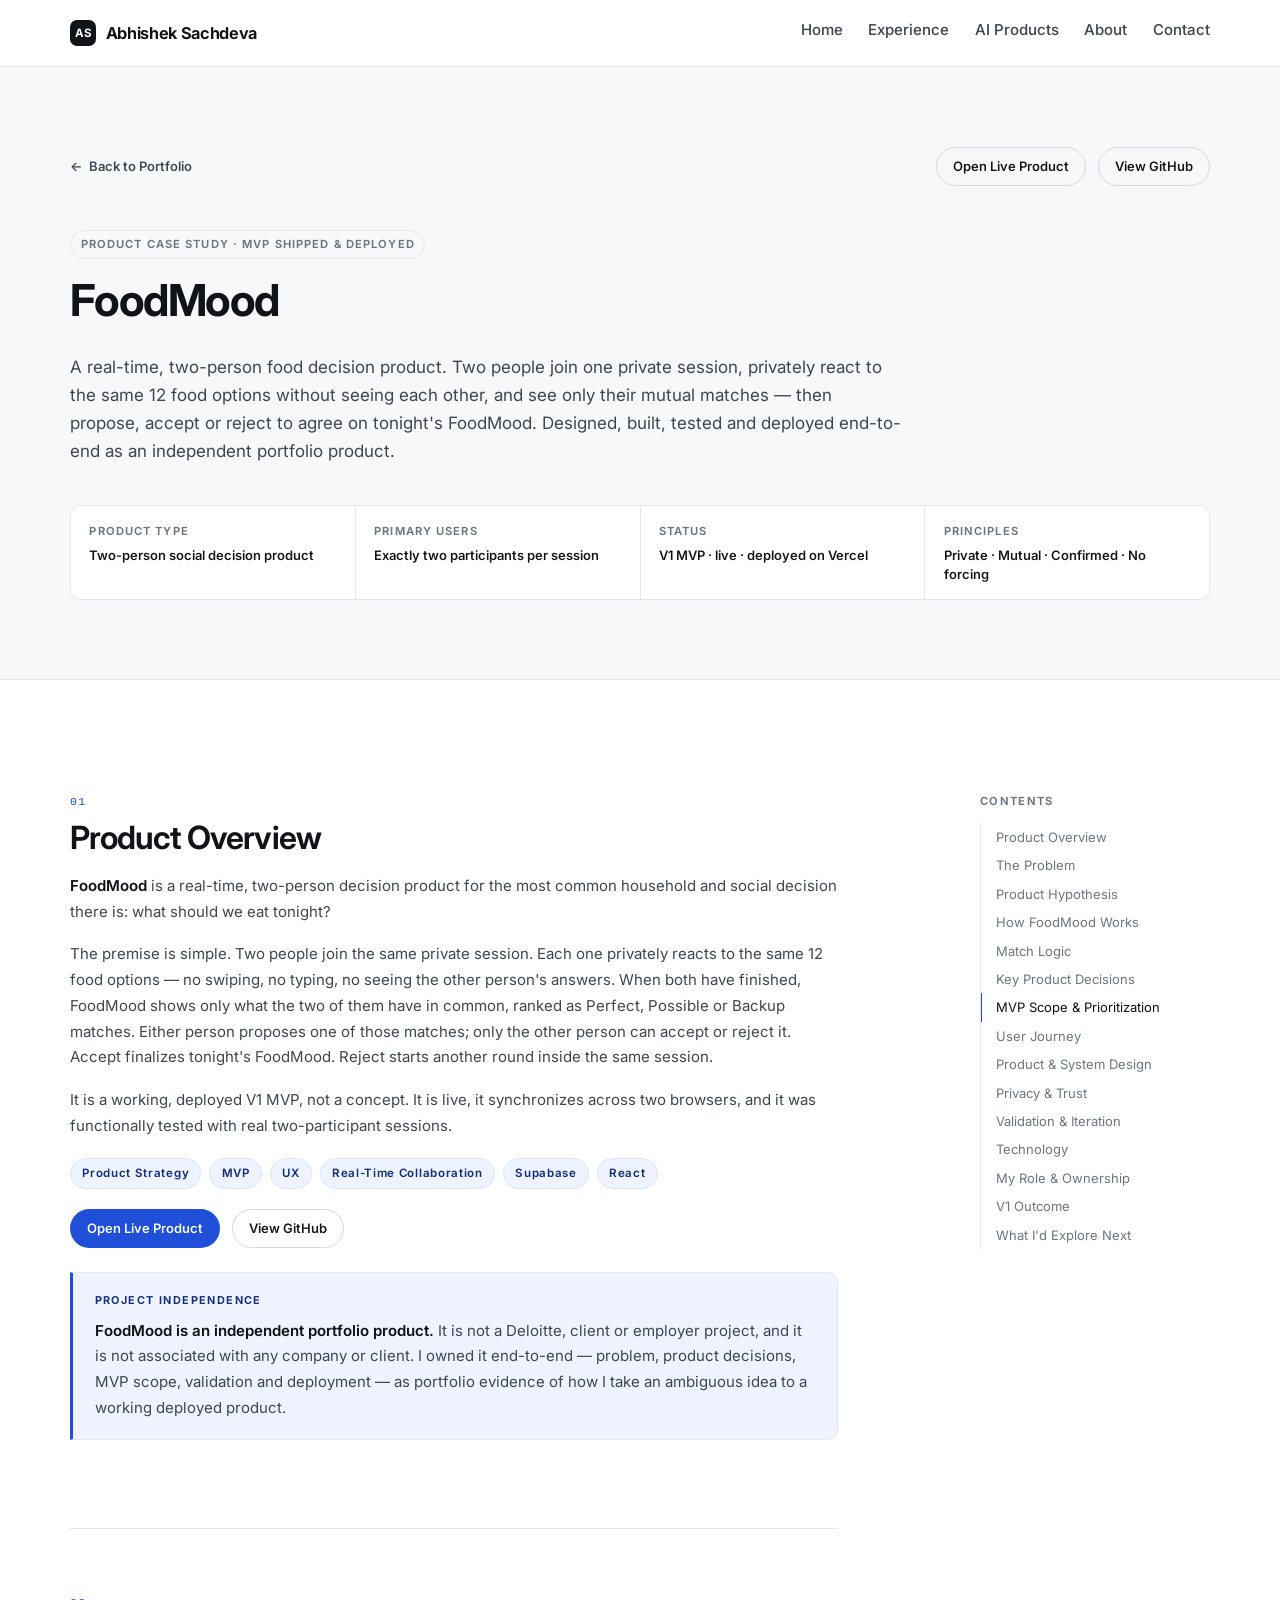
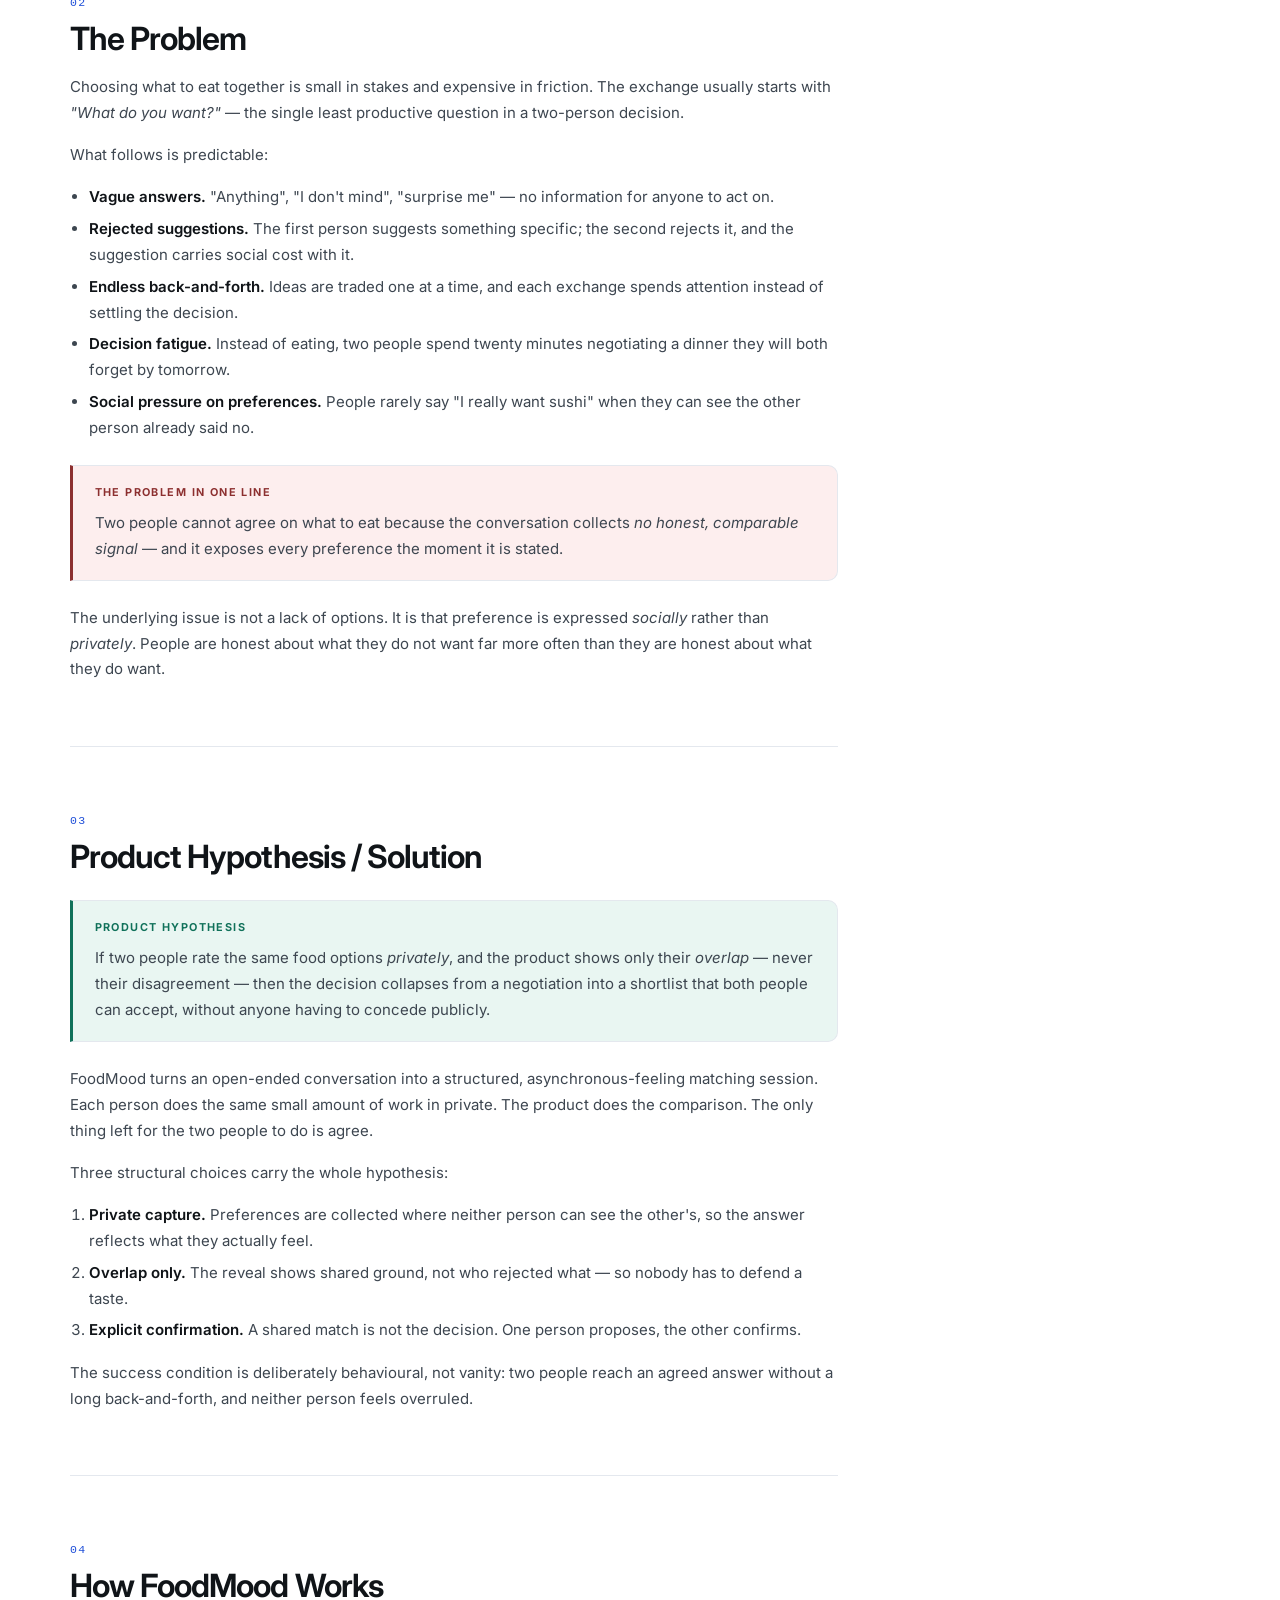
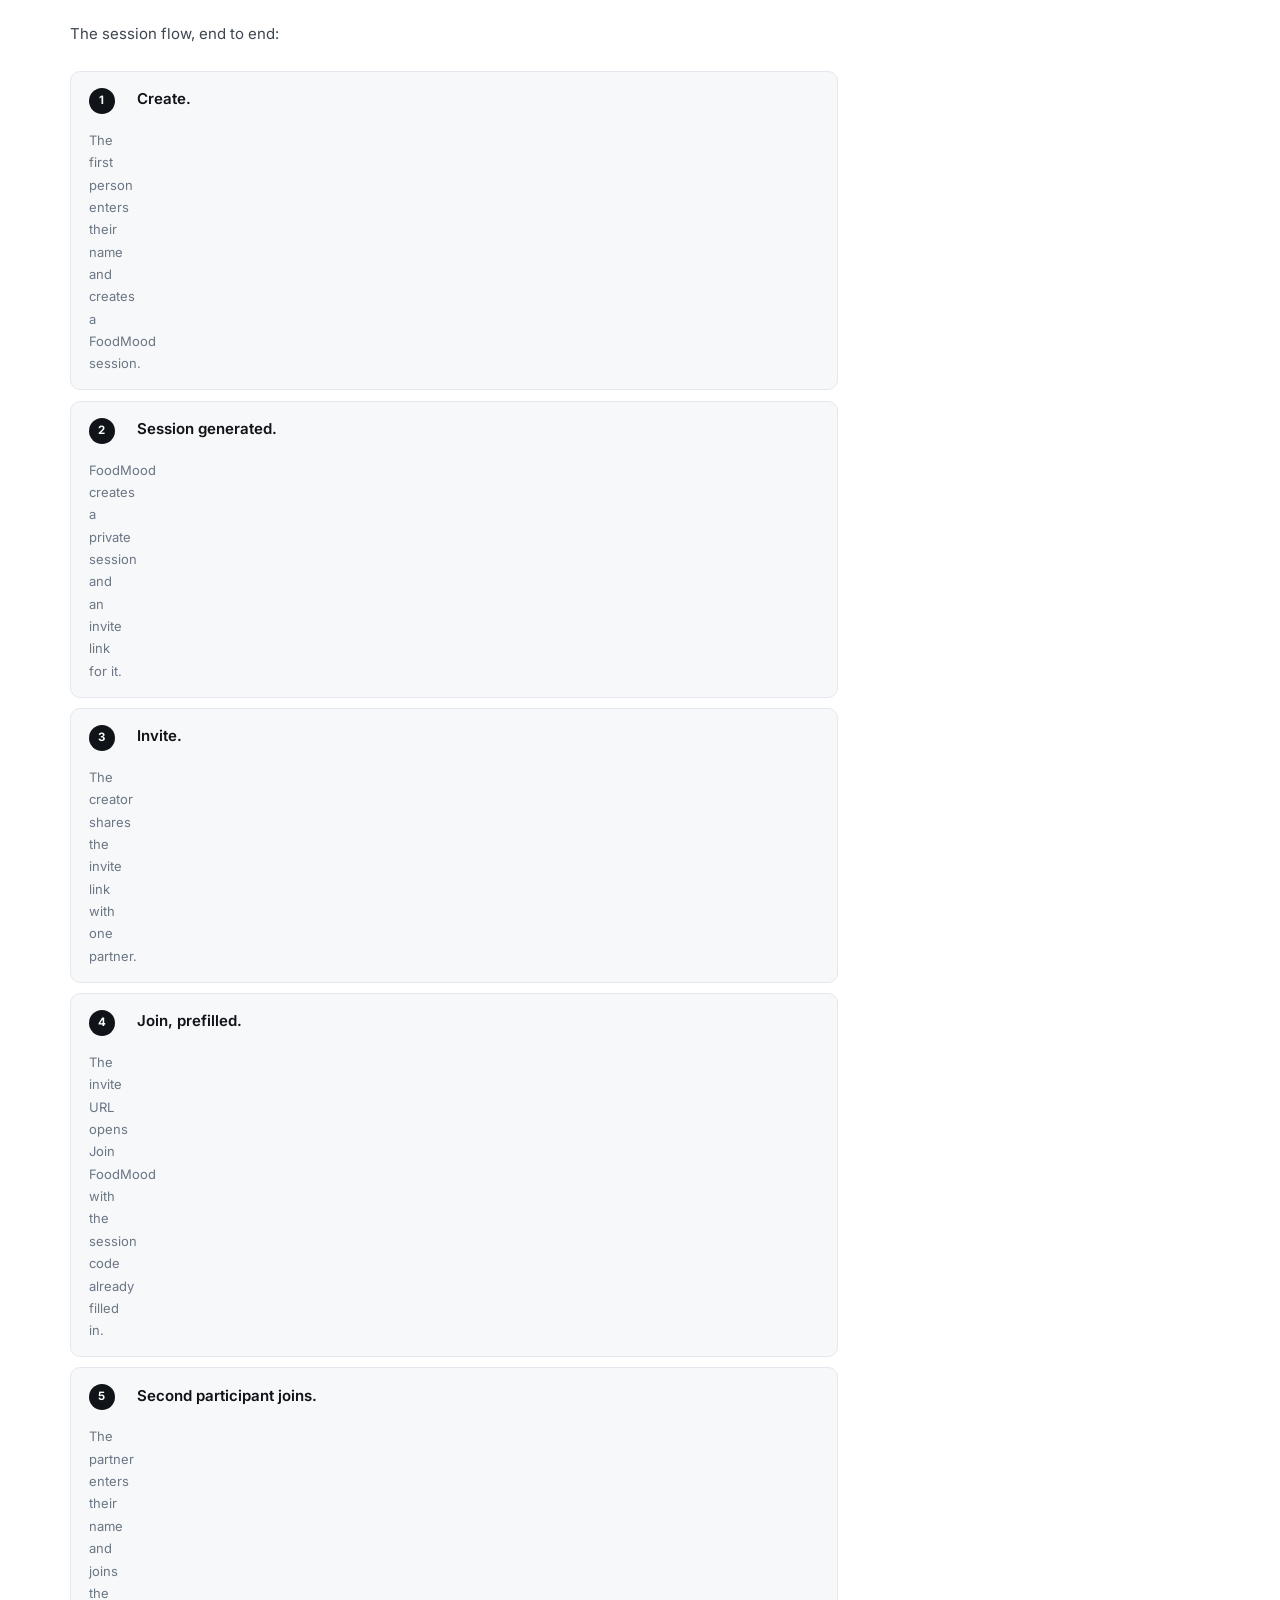
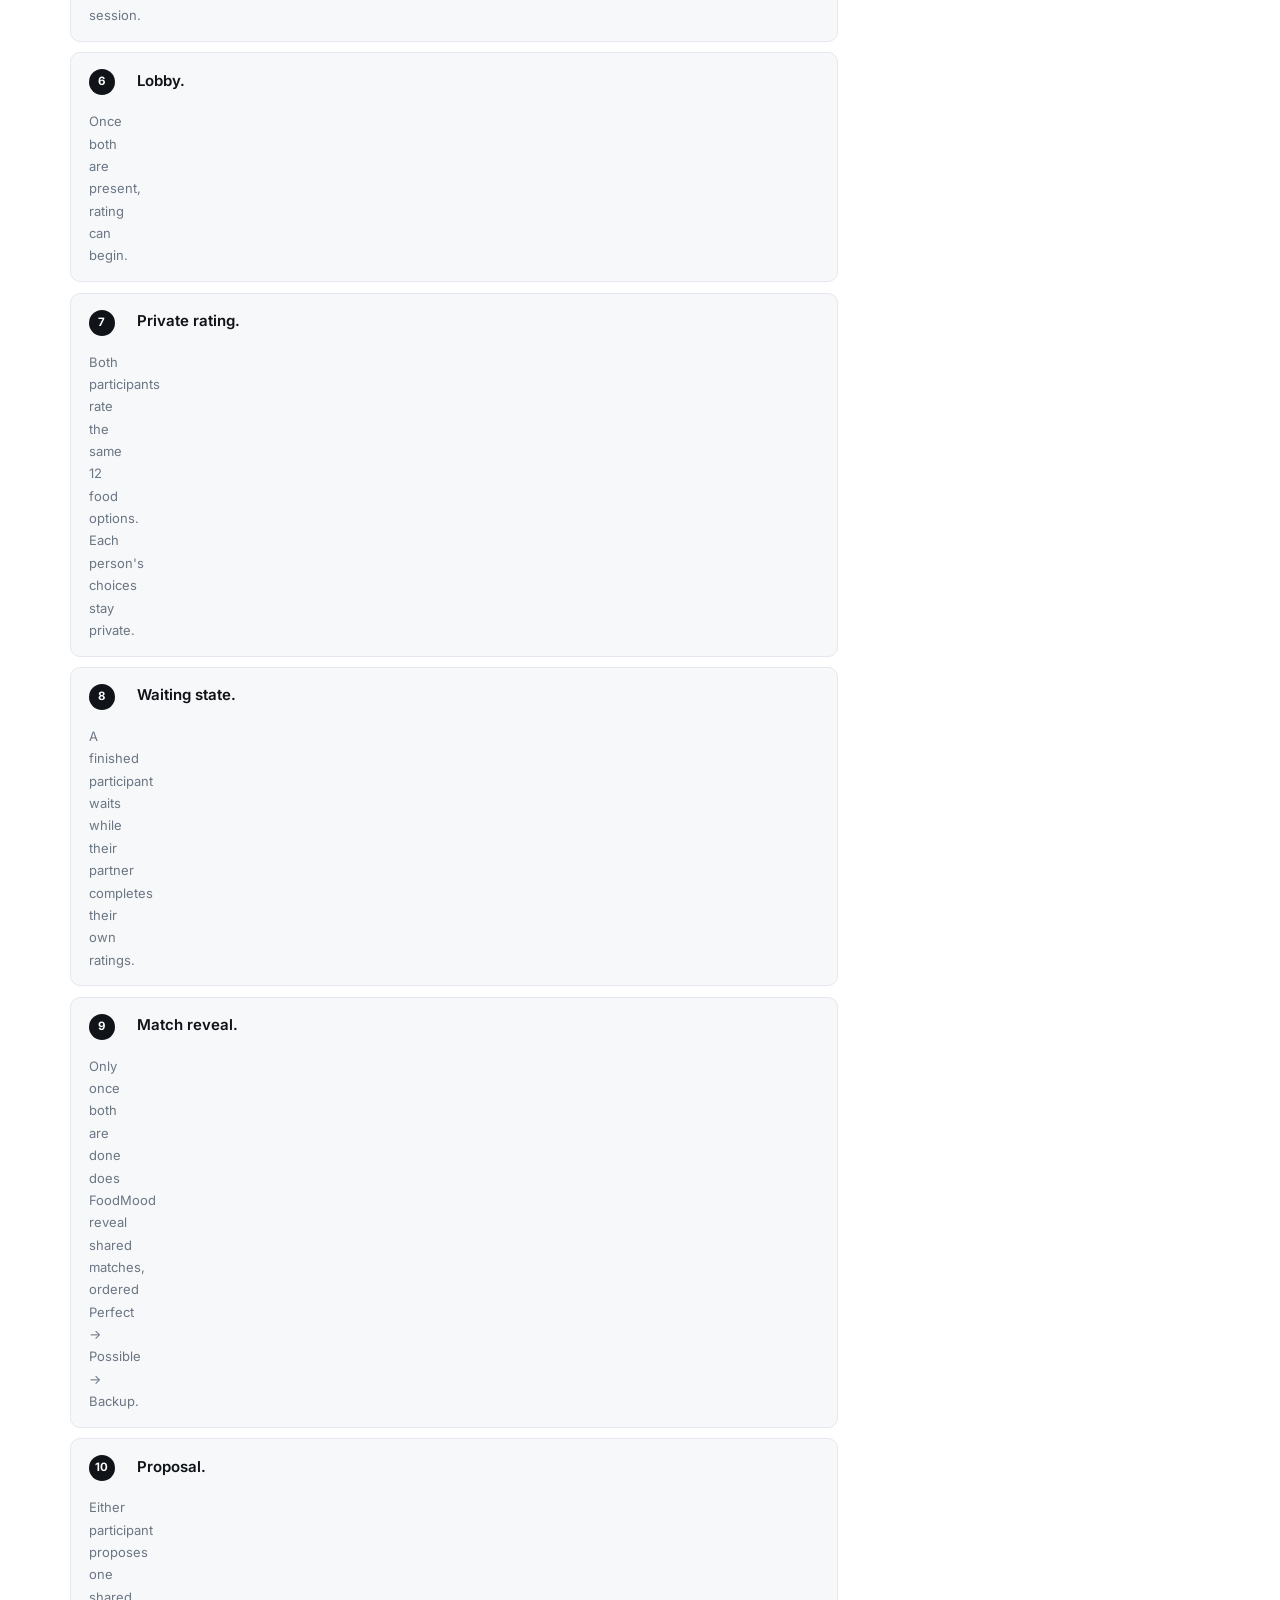
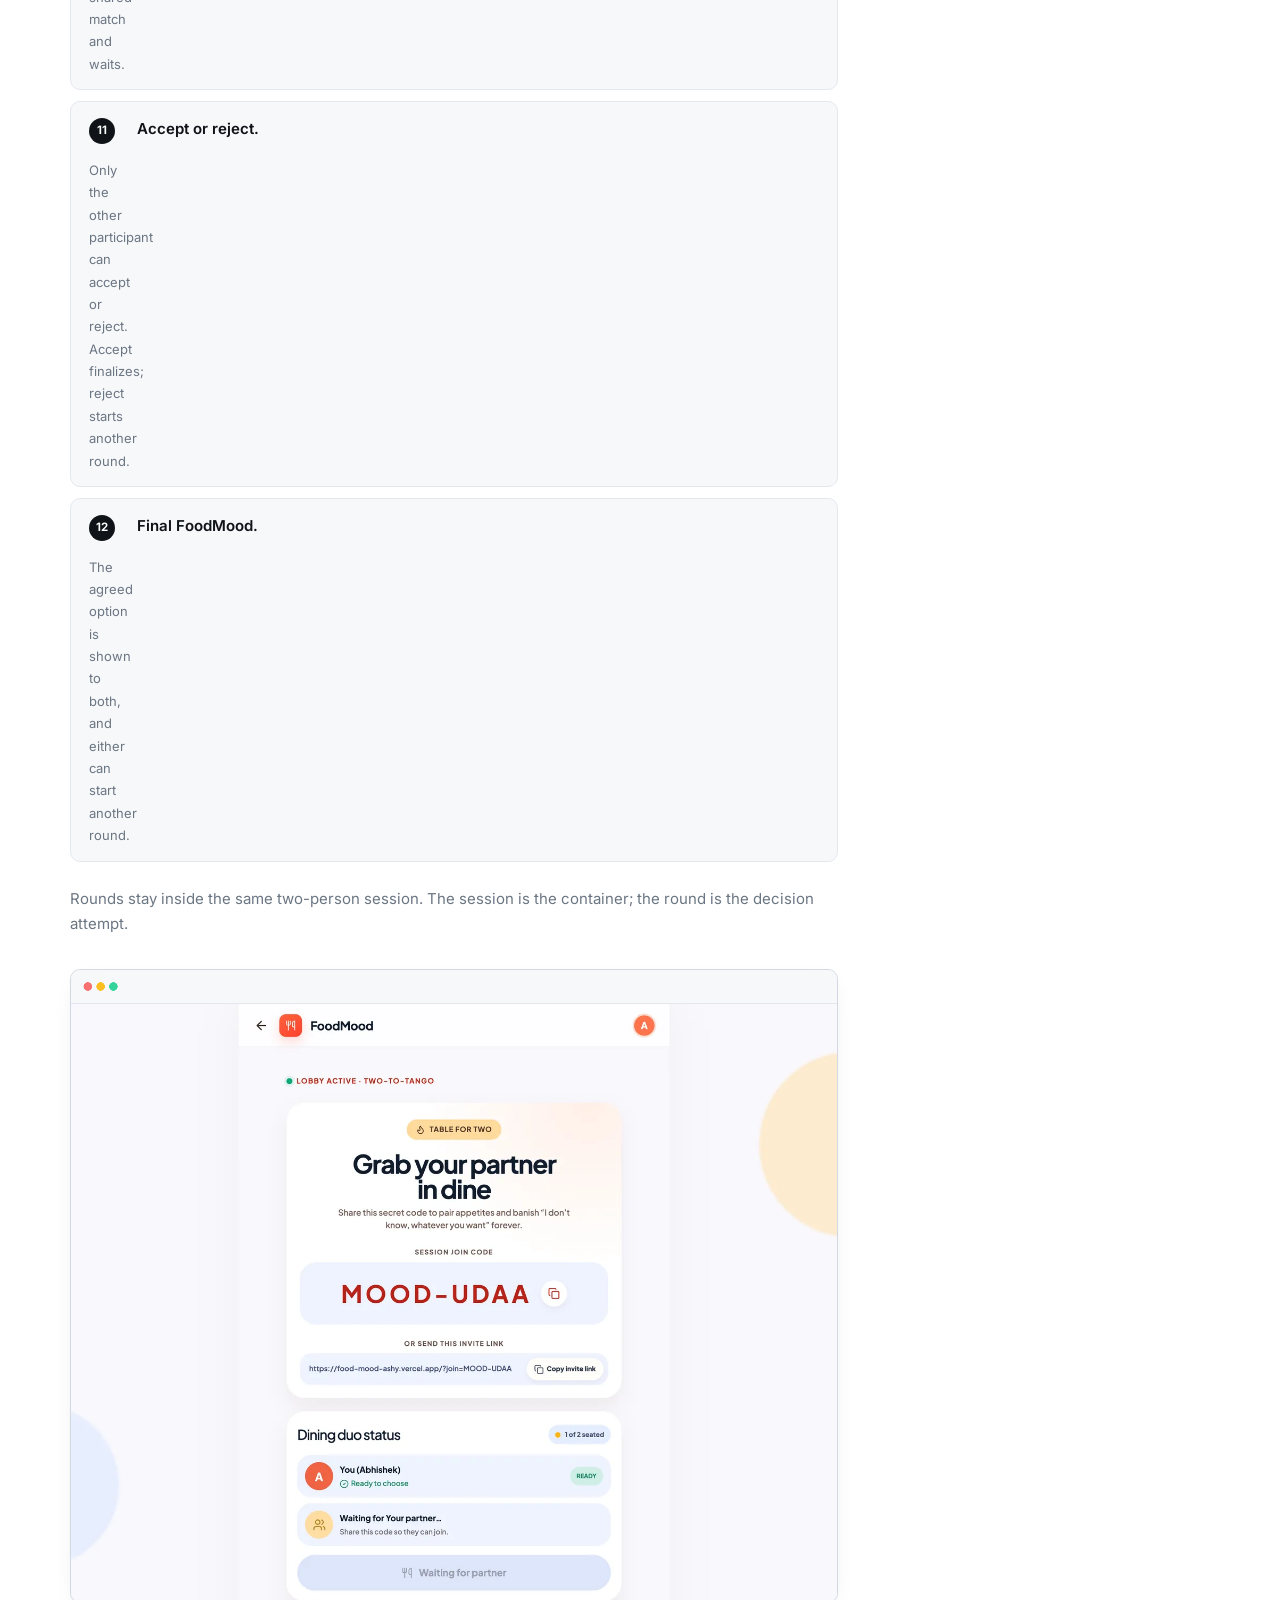
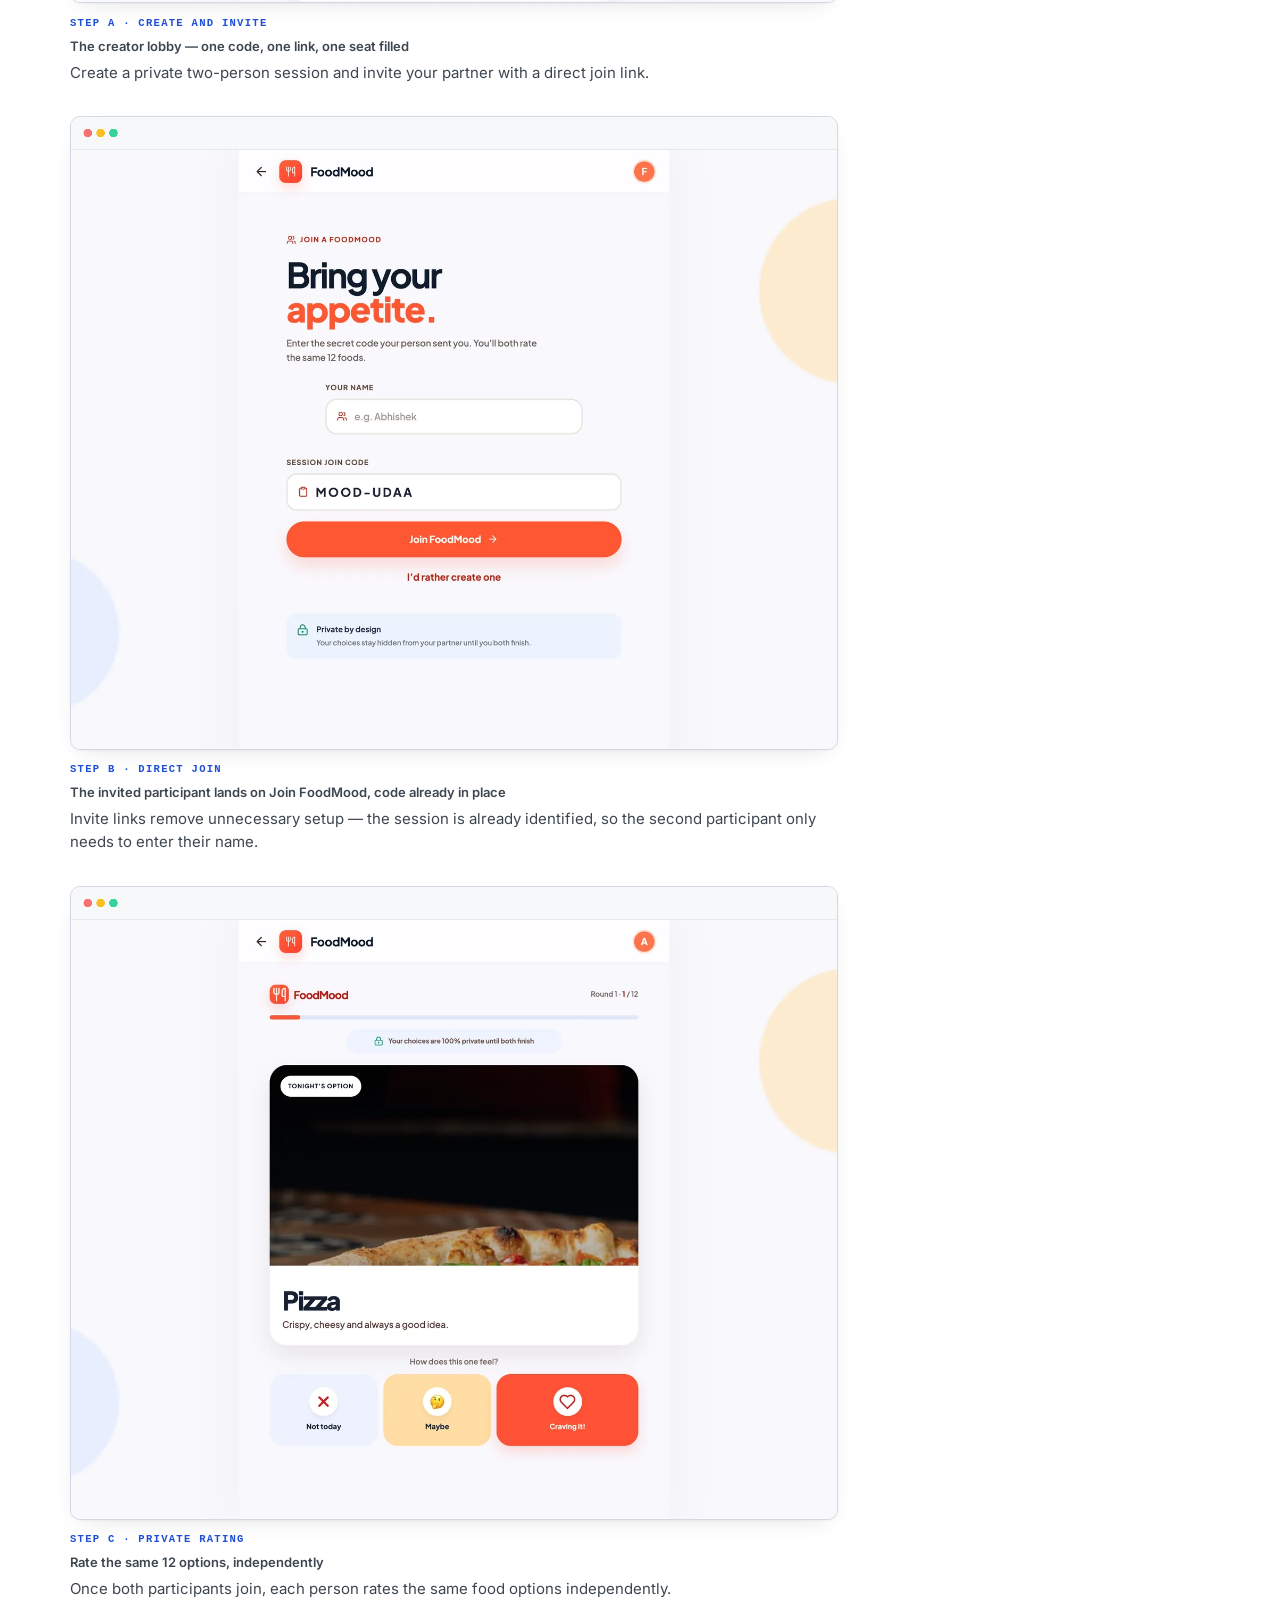
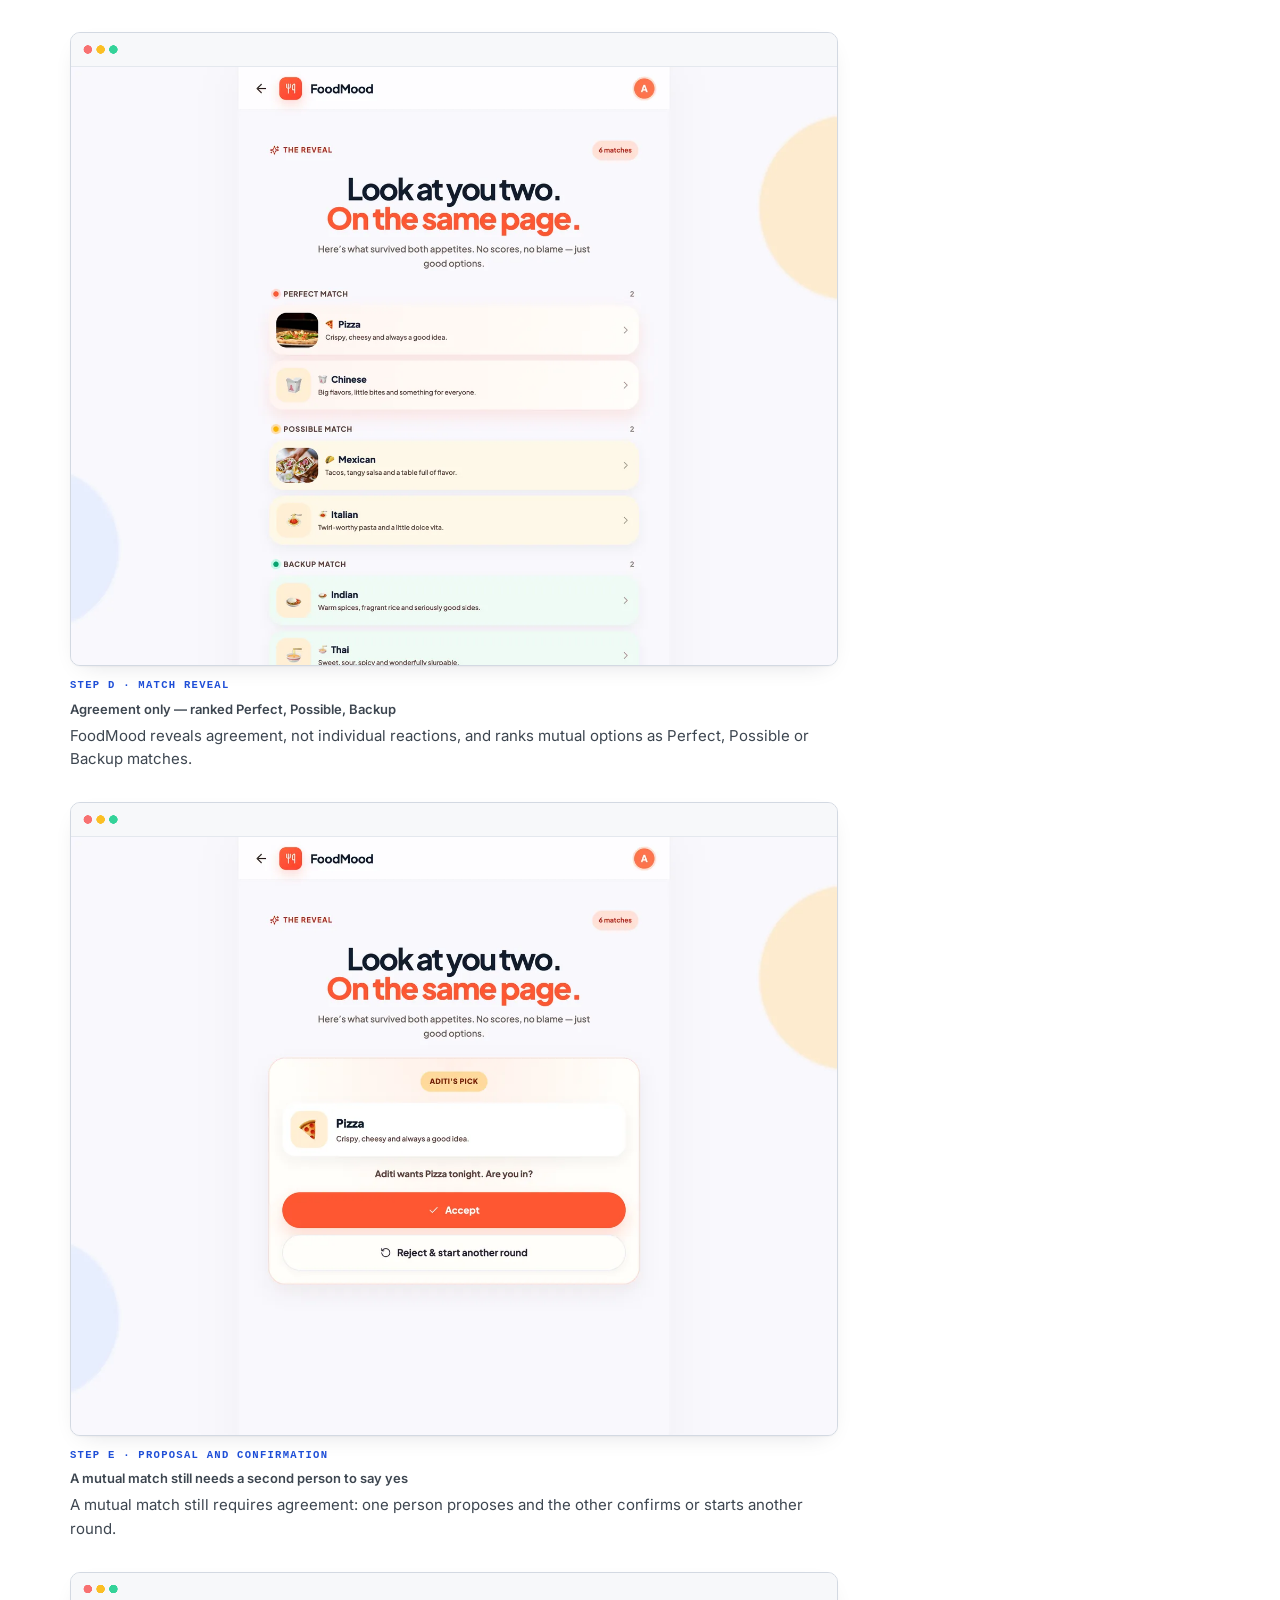
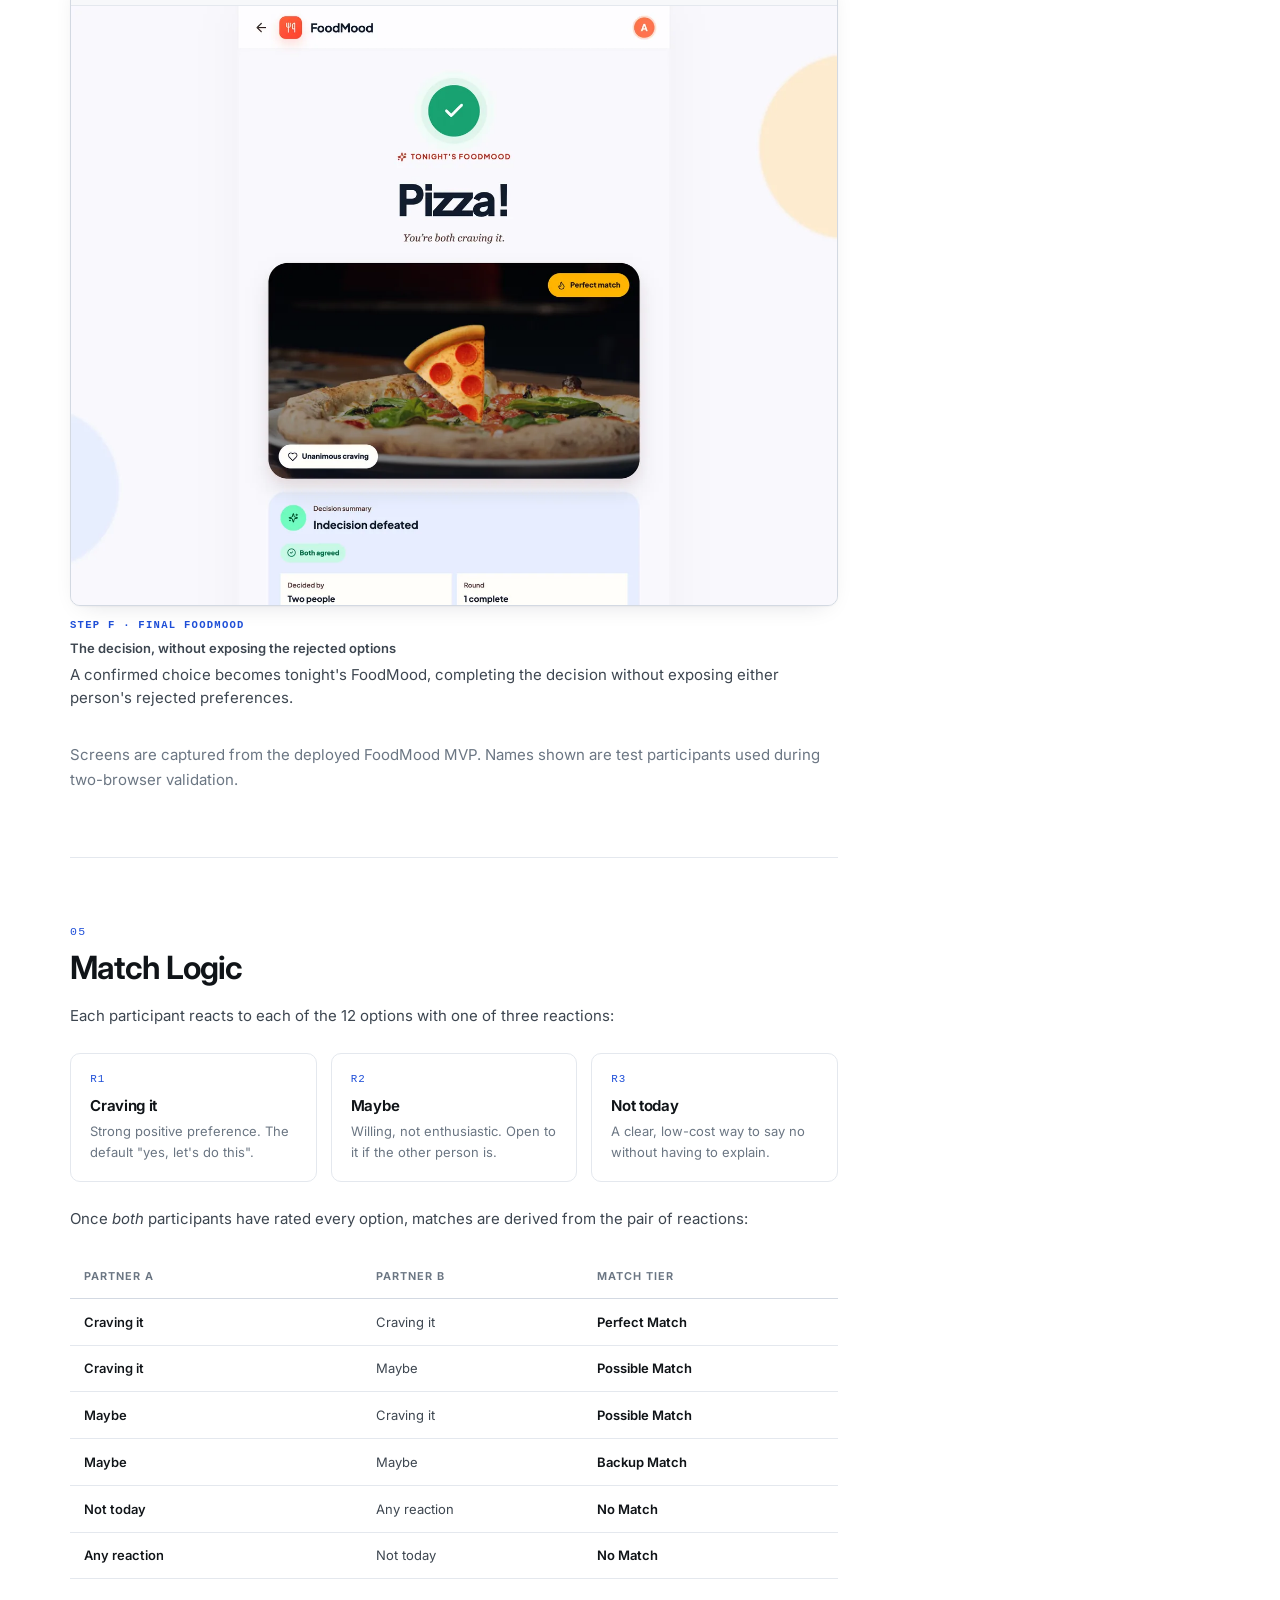
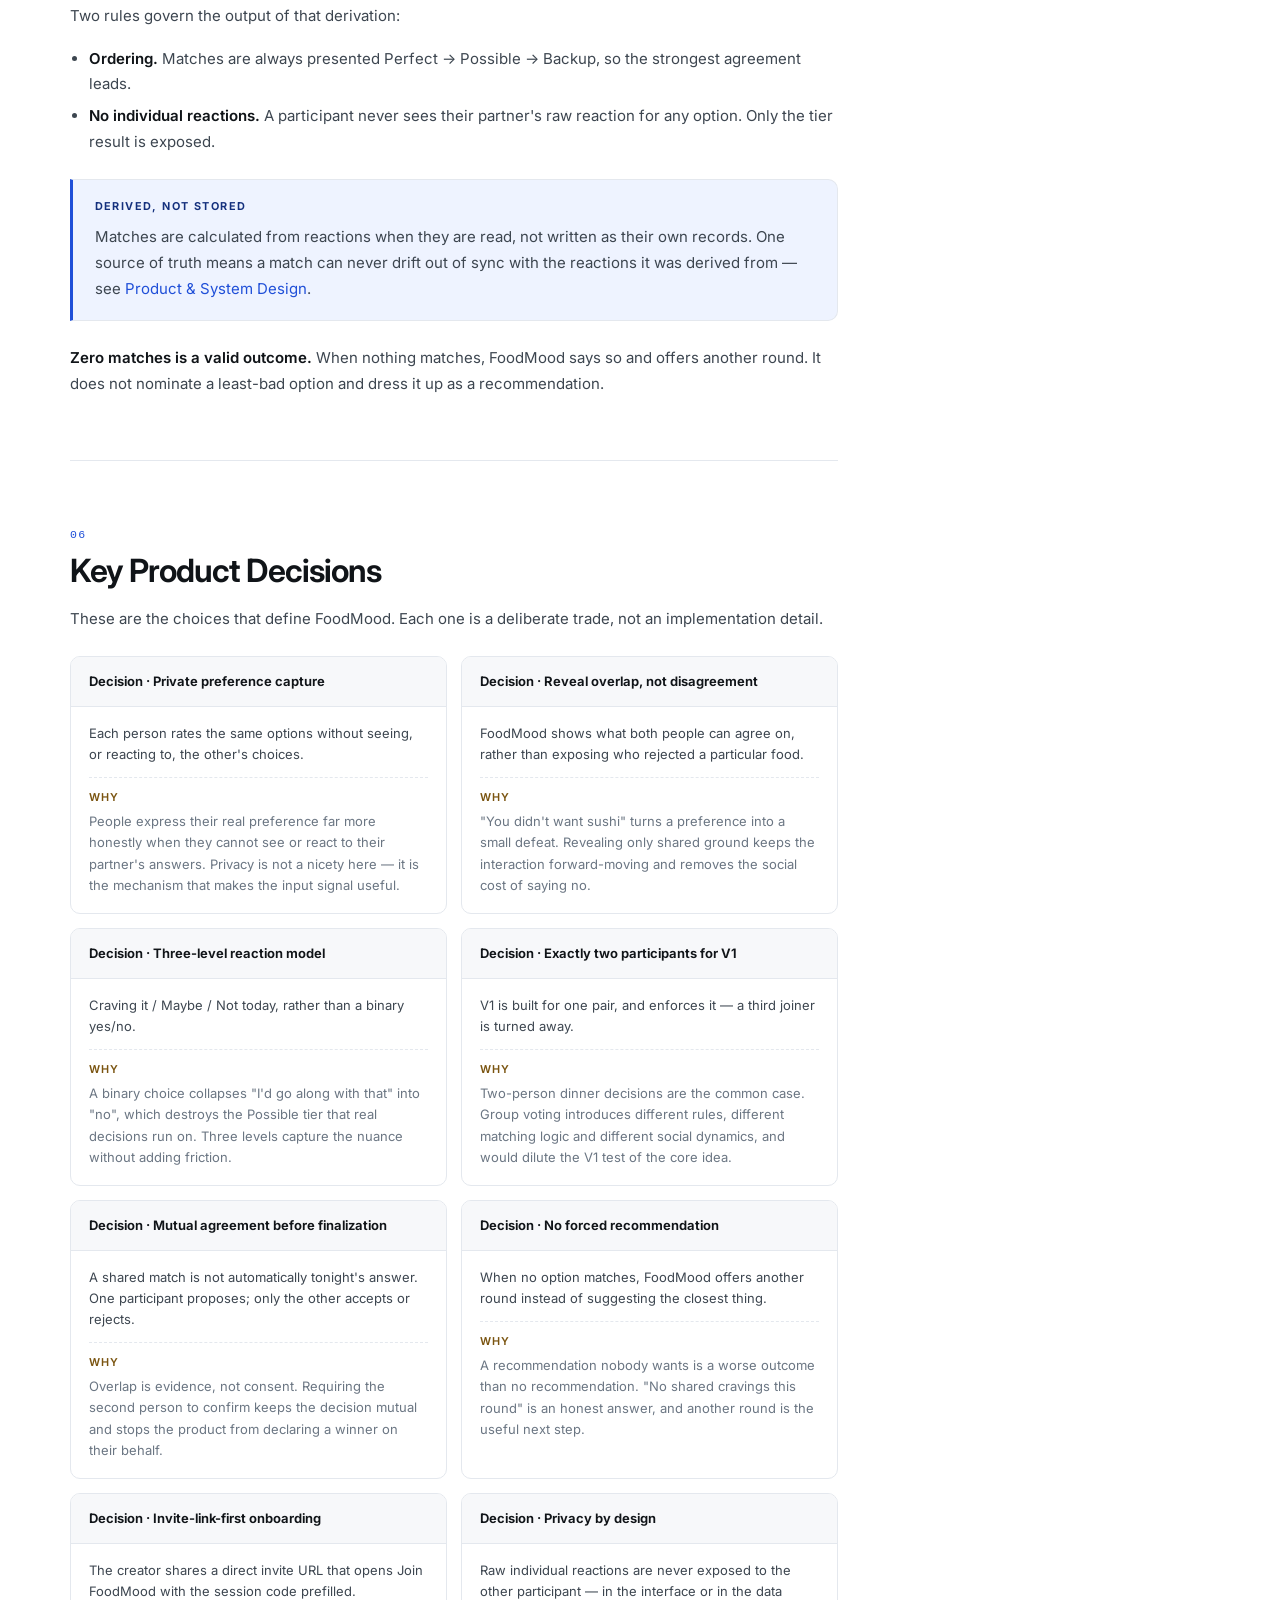
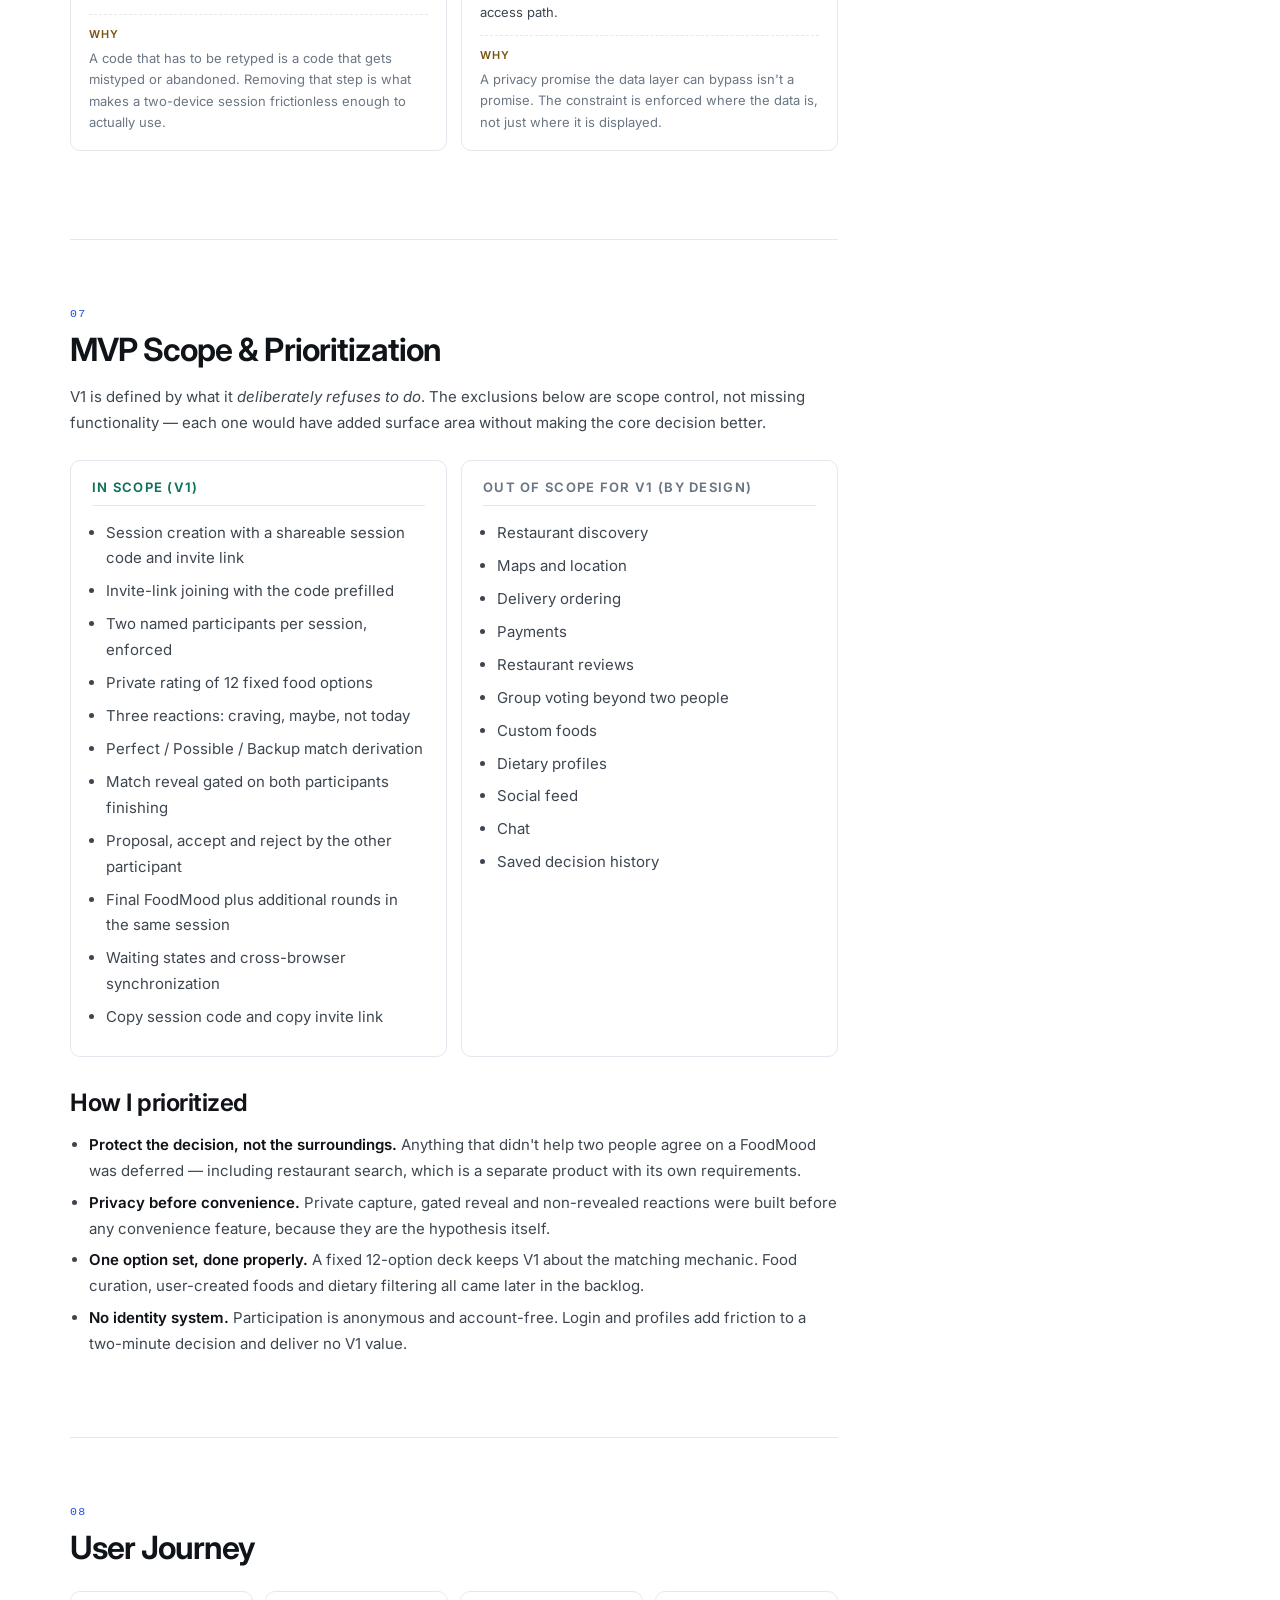
==== commit 049cb7ac: "Finalize FoodMood portfolio case study" ====
--- a/case-study-foodmood.html
+++ b/case-study-foodmood.html
@@ -8,19 +8,24 @@
   <title>FoodMood — Two-Person Decision Product Case Study | Abhishek Sachdeva</title>
   <meta name="description" content="Product case study: FoodMood, a privacy-first two-person food decision product. From problem framing and match logic to a deployed, two-browser-tested MVP on Supabase." />
   <meta name="author" content="Abhishek Sachdeva" />
-  <link rel="canonical" href="https://YOUR_VERCEL_DOMAIN/case-study-foodmood.html" />
+  <link rel="canonical" href="https://abhishek-ai-product-portfolio.vercel.app/case-study-foodmood.html" />
 
   <!-- Open Graph -->
   <meta property="og:type" content="article" />
   <meta property="og:title" content="FoodMood — Two-Person Social Decision Product Case Study" />
   <meta property="og:description" content="A privacy-first decision product that turns 'What should we eat?' into a two-person matching experience — from private preferences to mutual matches and a confirmed FoodMood." />
-  <meta property="og:url" content="https://YOUR_VERCEL_DOMAIN/case-study-foodmood.html" />
+  <meta property="og:url" content="https://abhishek-ai-product-portfolio.vercel.app/case-study-foodmood.html" />
+  <meta property="og:image" content="https://abhishek-ai-product-portfolio.vercel.app/assets/og-image.png" />
+  <meta property="og:image:width" content="1200" />
+  <meta property="og:image:height" content="630" />
+  <meta property="og:image:alt" content="FoodMood final screen announcing the agreed pick as tonight's FoodMood." />
   <meta property="og:site_name" content="Abhishek Sachdeva Portfolio" />
 
   <!-- Twitter -->
   <meta name="twitter:card" content="summary_large_image" />
   <meta name="twitter:title" content="FoodMood — Two-Person Social Decision Product Case Study" />
   <meta name="twitter:description" content="From problem framing to a deployed, two-browser-tested MVP: private preference capture, three-level reaction model and mutual match logic." />
+  <meta name="twitter:image" content="https://abhishek-ai-product-portfolio.vercel.app/assets/og-image.png" />
 
   <!-- Icons -->
   <link rel="icon" href="assets/favicon.svg" type="image/svg+xml" />
@@ -74,7 +79,7 @@
           </a>
           <div class="btn-row">
             <a class="btn btn--ghost btn--sm" href="https://food-mood-ashy.vercel.app/" rel="noopener noreferrer" target="_blank">Open Live Product</a>
-            <a class="btn btn--ghost btn--sm" href="https://github.com/abhee05/Food" rel="noopener noreferrer" target="_blank">View GitHub</a>
+            <a class="btn btn--ghost btn--sm" href="https://github.com/abhee05/FoodMood" rel="noopener noreferrer" target="_blank">View GitHub</a>
           </div>
         </div>
 
@@ -171,7 +176,7 @@
           </div>
           <div class="btn-row" style="margin: 1.25rem 0 0.5rem">
             <a class="btn btn--accent btn--sm" href="https://food-mood-ashy.vercel.app/" rel="noopener noreferrer" target="_blank">Open Live Product</a>
-            <a class="btn btn--ghost btn--sm" href="https://github.com/abhee05/Food" rel="noopener noreferrer" target="_blank">View GitHub</a>
+            <a class="btn btn--ghost btn--sm" href="https://github.com/abhee05/FoodMood" rel="noopener noreferrer" target="_blank">View GitHub</a>
           </div>
           <div class="callout callout--note">
             <span class="callout-label">Project independence</span>
@@ -312,77 +317,106 @@
             container; the round is the decision attempt.
           </p>
 
-          <div class="shot-grid" role="group" aria-label="FoodMood product screens (placeholders awaiting real screenshots)">
+          <div class="shots" role="group" aria-label="FoodMood product screens, captured from the deployed V1 MVP">
             <figure class="shot">
-              <div class="shot-frame" role="img" aria-label="Screenshot placeholder: FoodMood home and create session screen">
-                <span class="shot-step">Screen 01</span>
-                <span class="shot-label">Home · create session</span>
-                <code>assets/foodmood/home.png</code>
-              </div>
-              <figcaption>Name entry and session creation — the only manual step before the invite link exists.</figcaption>
+              <div class="shot-frame">
+                <img src="assets/foodmood/01-create-invite-1440.webp"
+                     srcset="assets/foodmood/01-create-invite-720.webp 720w, assets/foodmood/01-create-invite-1440.webp 1440w"
+                     sizes="(max-width: 1024px) 100vw, 768px"
+                     width="1440" height="1125"
+                     loading="lazy" decoding="async"
+                     alt="FoodMood creator lobby after starting a session: a join code, a shareable invite link with a Copy invite link button, one of two participants seated, and a waiting-for-your-partner state." />
+              </div>
+              <figcaption>
+                <span class="shot-step">Step A · Create and invite</span>
+                <span class="shot-label">The creator lobby — one code, one link, one seat filled</span>
+                <span>Create a private two-person session and invite your partner with a direct join link.</span>
+              </figcaption>
             </figure>
+
             <figure class="shot">
-              <div class="shot-frame" role="img" aria-label="Screenshot placeholder: two-person lobby with session code and invite link">
-                <span class="shot-step">Screen 02</span>
-                <span class="shot-label">Two-person lobby</span>
-                <code>assets/foodmood/lobby.png</code>
-              </div>
-              <figcaption>Session code plus invite link, with copy behavior for both.</figcaption>
+              <div class="shot-frame">
+                <img src="assets/foodmood/02-direct-join-1440.webp"
+                     srcset="assets/foodmood/02-direct-join-720.webp 720w, assets/foodmood/02-direct-join-1440.webp 1440w"
+                     sizes="(max-width: 1024px) 100vw, 768px"
+                     width="1440" height="1125"
+                     loading="lazy" decoding="async"
+                     alt="FoodMood join screen opened from an invite link, with the session join code already filled in, a name field, and a Join FoodMood button." />
+              </div>
+              <figcaption>
+                <span class="shot-step">Step B · Direct join</span>
+                <span class="shot-label">The invited participant lands on Join FoodMood, code already in place</span>
+                <span>Invite links remove unnecessary setup — the session is already identified, so the second participant only needs to enter their name.</span>
+              </figcaption>
             </figure>
+
             <figure class="shot">
-              <div class="shot-frame" role="img" aria-label="Screenshot placeholder: join screen opened from the invite link with the session code prefilled">
-                <span class="shot-step">Screen 03</span>
-                <span class="shot-label">Join · code prefilled</span>
-                <code>assets/foodmood/join.png</code>
-              </div>
-              <figcaption>The invite URL drops the partner straight into Join FoodMood with the code already in place.</figcaption>
+              <div class="shot-frame">
+                <img src="assets/foodmood/03-private-rating-1440.webp"
+                     srcset="assets/foodmood/03-private-rating-720.webp 720w, assets/foodmood/03-private-rating-1440.webp 1440w"
+                     sizes="(max-width: 1024px) 100vw, 768px"
+                     width="1440" height="1125"
+                     loading="lazy" decoding="async"
+                     alt="FoodMood private rating screen showing option 1 of 12 with a food card and three reactions — Not today, Maybe and Craving it — under a note that choices stay 100% private until both finish." />
+              </div>
+              <figcaption>
+                <span class="shot-step">Step C · Private rating</span>
+                <span class="shot-label">Rate the same 12 options, independently</span>
+                <span>Once both participants join, each person rates the same food options independently.</span>
+              </figcaption>
             </figure>
+
             <figure class="shot">
-              <div class="shot-frame" role="img" aria-label="Screenshot placeholder: private rating screen with heart, maybe and not-today reactions">
-                <span class="shot-step">Screen 04</span>
-                <span class="shot-label">Private rating</span>
-                <code>assets/foodmood/rating.png</code>
-              </div>
-              <figcaption>One option at a time, three reactions, nothing about the partner's answers visible.</figcaption>
+              <div class="shot-frame">
+                <img src="assets/foodmood/04-match-reveal-1440.webp"
+                     srcset="assets/foodmood/04-match-reveal-720.webp 720w, assets/foodmood/04-match-reveal-1440.webp 1440w"
+                     sizes="(max-width: 1024px) 100vw, 768px"
+                     width="1440" height="1125"
+                     loading="lazy" decoding="async"
+                     alt="FoodMood match reveal listing six shared matches grouped into three tiers — two Perfect matches, two Possible matches and two Backup matches — with no individual reactions shown." />
+              </div>
+              <figcaption>
+                <span class="shot-step">Step D · Match reveal</span>
+                <span class="shot-label">Agreement only — ranked Perfect, Possible, Backup</span>
+                <span>FoodMood reveals agreement, not individual reactions, and ranks mutual options as Perfect, Possible or Backup matches.</span>
+              </figcaption>
             </figure>
+
             <figure class="shot">
-              <div class="shot-frame" role="img" aria-label="Screenshot placeholder: waiting state after completing all twelve options">
-                <span class="shot-step">Screen 05</span>
-                <span class="shot-label">Waiting for partner</span>
-                <code>assets/foodmood/waiting.png</code>
-              </div>
-              <figcaption>Choices locked in — with an explicit "your choices are hidden" reassurance.</figcaption>
+              <div class="shot-frame">
+                <img src="assets/foodmood/05-proposal-confirmation-1440.webp"
+                     srcset="assets/foodmood/05-proposal-confirmation-720.webp 720w, assets/foodmood/05-proposal-confirmation-1440.webp 1440w"
+                     sizes="(max-width: 1024px) 100vw, 768px"
+                     width="1440" height="1125"
+                     loading="lazy" decoding="async"
+                     alt="FoodMood proposal screen showing the other participant's pick with Accept and Reject &amp; start another round controls, which only the confirming participant can act on." />
+              </div>
+              <figcaption>
+                <span class="shot-step">Step E · Proposal and confirmation</span>
+                <span class="shot-label">A mutual match still needs a second person to say yes</span>
+                <span>A mutual match still requires agreement: one person proposes and the other confirms or starts another round.</span>
+              </figcaption>
             </figure>
+
             <figure class="shot">
-              <div class="shot-frame" role="img" aria-label="Screenshot placeholder: match reveal grouped by perfect, possible and backup tiers">
-                <span class="shot-step">Screen 06</span>
-                <span class="shot-label">Match reveal</span>
-                <code>assets/foodmood/reveal.png</code>
-              </div>
-              <figcaption>Shared matches only, grouped by tier, ordered strongest first.</figcaption>
+              <div class="shot-frame">
+                <img src="assets/foodmood/06-final-foodmood-1440.webp"
+                     srcset="assets/foodmood/06-final-foodmood-720.webp 720w, assets/foodmood/06-final-foodmood-1440.webp 1440w"
+                     sizes="(max-width: 1024px) 100vw, 768px"
+                     width="1440" height="1125"
+                     loading="lazy" decoding="async"
+                     alt="FoodMood final result screen announcing the agreed pick as tonight's FoodMood, labelled a unanimous craving, with a decision summary and an option to start another round." />
+              </div>
+              <figcaption>
+                <span class="shot-step">Step F · Final FoodMood</span>
+                <span class="shot-label">The decision, without exposing the rejected options</span>
+                <span>A confirmed choice becomes tonight's FoodMood, completing the decision without exposing either person's rejected preferences.</span>
+              </figcaption>
             </figure>
-            <figure class="shot">
-              <div class="shot-frame" role="img" aria-label="Screenshot placeholder: proposal waiting for the other participant to accept or reject">
-                <span class="shot-step">Screen 07</span>
-                <span class="shot-label">Proposal &amp; confirmation</span>
-                <code>assets/foodmood/proposal.png</code>
-              </div>
-              <figcaption>Proposer waits; only the other participant holds the accept or reject controls.</figcaption>
-            </figure>
-            <figure class="shot">
-              <div class="shot-frame" role="img" aria-label="Screenshot placeholder: final FoodMood screen showing the agreed option">
-                <span class="shot-step">Screen 08</span>
-                <span class="shot-label">Final FoodMood</span>
-                <code>assets/foodmood/final.png</code>
-              </div>
-              <figcaption>Tonight's agreed option, with the option to start another round in the same session.</figcaption>
-            </figure>
           </div>
           <p class="shot-note">
-            These are labelled placeholders, not product screenshots. Real
-            captures are dropped into <code>assets/foodmood/</code> as they
-            become available — see the README in that folder for the expected
-            filenames and alt text.
+            Screens are captured from the deployed FoodMood MVP. Names shown are
+            test participants used during two-browser validation.
           </p>
         </section>
 
@@ -394,6 +428,7 @@
             Each participant reacts to each of the 12 options with one of three
             reactions:
           </p>
+          <h3 class="sr-only">The three reactions</h3>
           <div class="point-grid">
             <div class="point-card">
               <span class="point-index">R1</span>
@@ -555,6 +590,7 @@
             each one would have added surface area without making the core
             decision better.
           </p>
+          <h3 class="sr-only">Included and excluded from V1</h3>
           <div class="scope-grid">
             <div class="scope-col is-in">
               <h4>In scope (V1)</h4>
@@ -699,67 +735,63 @@
           </p>
 
           <h3>Data model</h3>
-          <p>Five primary entities:</p>
-          <ul>
-            <li><strong>food_option</strong> — the fixed deck of 12 options participants rate.</li>
-            <li><strong>session</strong> — one private two-person container, holding the join code and invite state.</li>
-            <li><strong>participant</strong> — a named seat in a session, associated with an authenticated anonymous user.</li>
-            <li><strong>round</strong> — one decision attempt inside a session; carries proposal and final state.</li>
-            <li><strong>reaction</strong> — one participant's reaction to one food option within one round.</li>
-          </ul>
+          <p>
+            Five entities carry the product: the fixed deck of
+            <strong>food options</strong>, the private two-person
+            <strong>session</strong>, the two <strong>participants</strong> in
+            it, each <strong>round</strong> of decision-making, and every
+            <strong>reaction</strong> a participant gives an option in a round.
+          </p>
           <div class="callout callout--note">
             <span class="callout-label">Key architectural principle</span>
             <p>
-              Matches are <strong>derived from reactions</strong>, not permanently
-              stored as redundant match records. There is no match table to keep
-              in sync, no chance of a match record contradicting the reactions it
-              came from, and the match logic can change without a data migration.
-              The same principle shows up as a product decision — a match is
-              something both people earned in this round, not a stored fact.
+              Matches are <strong>derived from reactions</strong> rather than
+              stored as separate match records. There is no second copy of the
+              truth to fall out of sync, and the match logic can change without a
+              data migration. The same principle shows up as a product decision —
+              a match is something both people earned in this round, not a stored
+              fact.
             </p>
           </div>
 
-          <h3>Request and state flow</h3>
-          <p>
-            Every meaningful action in FoodMood goes through a controlled backend
-            function rather than a direct client read or write, which is what
-            makes the privacy rules enforceable:
+          <h3>How the two participants stay in sync</h3>
+          <p>
+            FoodMood is a two-player product, so a stale screen is a broken
+            screen. Every meaningful action goes through a controlled backend
+            function that checks the caller really is a participant in that
+            session, and both participants are returned the same shared state
+            rather than their own private view of it.
           </p>
           <div class="flow" role="img" aria-label="FoodMood request flow through controlled backend functions">
             <div class="flow-step is-accent">
               <span class="step-num">1</span>
-              <span class="step-name">Client action</span>
+              <span class="step-name">One participant acts</span>
               <span class="step-detail">Create, join, react, propose, accept, reject, next round</span>
             </div>
             <div class="flow-arrow" aria-hidden="true">→</div>
             <div class="flow-step">
               <span class="step-num">2</span>
-              <span class="step-name">Secure RPC function</span>
-              <span class="step-detail">Validates membership and the two-person rule</span>
+              <span class="step-name">Backend validates</span>
+              <span class="step-detail">Confirms session membership and the two-person rule</span>
             </div>
             <div class="flow-arrow" aria-hidden="true">→</div>
             <div class="flow-step">
               <span class="step-num">3</span>
-              <span class="step-name">Row Level Security</span>
-              <span class="step-detail">Scope of access enforced in the database</span>
-            </div>
-            <div class="flow-arrow" aria-hidden="true">→</div>
-            <div class="flow-step">
-              <span class="step-num">4</span>
-              <span class="step-name">Session state returned</span>
-              <span class="step-detail">Shared state only — matches derived once both finish</span>
+              <span class="step-name">Shared state returns</span>
+              <span class="step-detail">Matches derived only once both participants finish</span>
             </div>
             <div class="flow-arrow" aria-hidden="true">→</div>
             <div class="flow-step is-output">
-              <span class="step-num">5</span>
-              <span class="step-name">Both participants update</span>
+              <span class="step-num">4</span>
+              <span class="step-name">Both screens agree</span>
               <span class="step-detail">Same round, same proposal, same final FoodMood</span>
             </div>
           </div>
           <p class="flow-caption">
-            Frontend: React · TypeScript · Vite. Backend: Supabase · PostgreSQL ·
-            anonymous authentication · Row Level Security · secure RPC functions.
-            Deployment: GitHub · Vercel.
+            React and TypeScript on the front end, Supabase and PostgreSQL behind
+            it, anonymous accounts, database-level access rules and a set of
+            protected functions for every write. Hosted on Vercel, version
+            controlled on GitHub.
           </p>
         </section>
 
@@ -803,6 +835,7 @@
             is what two separate people see at the same time.
           </p>
           <p>Validated flows:</p>
+          <h3 class="sr-only">Validated flows</h3>
           <div class="point-grid">
             <div class="point-card"><span class="point-index">T01</span><h4>Session creation</h4><p>A name produces a session with a code and invite link.</p></div>
             <div class="point-card"><span class="point-index">T02</span><h4>Direct invite-link joining</h4><p>The invite URL opens Join FoodMood with the session code prefilled.</p></div>
@@ -854,21 +887,20 @@
             deliberately short and boring in the right places.
           </p>
           <ul class="source-list">
-            <li><span class="source-type">Front</span><span><strong>React</strong><br />Component-based UI for the multi-state session flow.</span></li>
-            <li><span class="source-type">Front</span><span><strong>TypeScript</strong><br />Typed session, participant, round and reaction state — which is what makes derived match logic safe to change.</span></li>
-            <li><span class="source-type">Front</span><span><strong>Vite</strong><br />Fast local development and a small production build.</span></li>
-            <li><span class="source-type is-internal">Back</span><span><strong>Supabase</strong><br />Managed backend for auth, database and real-time-style session updates.</span></li>
-            <li><span class="source-type is-internal">Back</span><span><strong>PostgreSQL</strong><br />Relational store for sessions, participants, rounds, options and reactions.</span></li>
-            <li><span class="source-type is-internal">Back</span><span><strong>Anonymous authentication</strong><br />Account-free participation with an authenticated identity behind each participant.</span></li>
-            <li><span class="source-type is-internal">Back</span><span><strong>Row Level Security</strong><br />Access scope enforced in the database, not trusted to the client.</span></li>
-            <li><span class="source-type is-internal">Back</span><span><strong>Secure RPC functions</strong><br />The controlled path for creating, joining, reacting, proposing, accepting, rejecting and starting a new round.</span></li>
-            <li><span class="source-type">Deploy</span><span><strong>GitHub + Vercel</strong><br />Version-controlled source and static hosting for the deployed MVP.</span></li>
+            <li><span class="source-type">Front</span><span><strong>React + TypeScript (Vite)</strong><br />A typed, multi-state session flow where the interface has to stay honest about two different people's view of the same round.</span></li>
+            <li><span class="source-type is-internal">Back</span><span><strong>Supabase (PostgreSQL)</strong><br />Managed database, anonymous sign-in and live session state, so two browsers agree without either of them polling a server.</span></li>
+            <li><span class="source-type is-internal">Back</span><span><strong>Database-level access rules and protected functions</strong><br />Privacy is enforced where the data lives, not in the interface — participants are verified before any reaction, proposal or match is readable.</span></li>
+            <li><span class="source-type">Deploy</span><span><strong>GitHub + Vercel</strong><br />Version-controlled source and a public URL the product can actually be judged on.</span></li>
           </ul>
-          <h3>Development and product tools</h3>
+          <p class="small muted">
+            The stack was chosen to keep the case study about product decisions.
+            Where a simpler choice existed, I took it.
+          </p>
+          <h3>How I worked</h3>
           <ul>
             <li><strong>Google Stitch</strong> — UX exploration and wireframing during the visualization stage.</li>
-            <li><strong>AI-assisted development workflow</strong> — used as an implementation and troubleshooting accelerator.</li>
             <li><strong>Cursor / OpenCode</strong> — implementation support and debugging.</li>
+            <li><strong>AI-assisted development</strong> — used as an implementation and troubleshooting accelerator, never as the source of a product rule.</li>
           </ul>
           <div class="callout callout--warn">
             <span class="callout-label">Credit where it is due</span>
@@ -891,6 +923,7 @@
             implementation exists to demonstrate that ownership — the code is the
             evidence, not the contribution.
           </p>
+          <h3 class="sr-only">What I owned</h3>
           <div class="point-grid">
             <div class="point-card"><span class="point-index">Own</span><h4>Problem framing</h4><p>Defining whose problem this is and why the existing conversation fails at it.</p></div>
             <div class="point-card"><span class="point-index">Own</span><h4>User journey</h4><p>The full path from session creation to a confirmed FoodMood.</p></div>
@@ -927,24 +960,26 @@
           <span class="section-number">14</span>
           <h2 id="outcome-title">V1 Outcome</h2>
           <p>
-            What V1 actually delivers today:
+            V1 reached its actual goal: a <strong>working, deployed two-person
+            MVP with the complete decision journey validated across two browser
+            sessions</strong>.
           </p>
           <ul>
-            <li><strong>A working, deployed MVP</strong> — live and usable at <a href="https://food-mood-ashy.vercel.app/" rel="noopener noreferrer" target="_blank">food-mood-ashy.vercel.app</a>, with source on <a href="https://github.com/abhee05/Food" rel="noopener noreferrer" target="_blank">GitHub</a>.</li>
-            <li><strong>The core decision loop, end to end.</strong> Create → invite → join → rate privately → reveal matches → propose → accept → tonight's FoodMood → another round.</li>
-            <li><strong>A working privacy model.</strong> Individual reactions are not exposed, and matches unlock only after both participants finish.</li>
-            <li><strong>Real cross-browser synchronization</strong> across two participants in a single session.</li>
-            <li><strong>Repeated decisions without re-onboarding.</strong> Multiple rounds run inside the same two-person session.</li>
-            <li><strong>Validated flows</strong> covering the full session from creation through finalization.</li>
+            <li><strong>It ships and it runs.</strong> Live and usable at <a href="https://food-mood-ashy.vercel.app/" rel="noopener noreferrer" target="_blank">food-mood-ashy.vercel.app</a>, with source on <a href="https://github.com/abhee05/FoodMood" rel="noopener noreferrer" target="_blank">GitHub</a>.</li>
+            <li><strong>The core decision loop works end to end.</strong> Create → invite → join → rate privately → reveal matches → propose → accept → tonight's FoodMood → another round.</li>
+            <li><strong>The privacy model works, not just the privacy promise.</strong> Individual reactions are never exposed, and matches unlock only after both participants finish.</li>
+            <li><strong>Two real participants, two browsers, one session.</strong> State stays synchronized without a manual refresh, and multiple rounds run without re-onboarding.</li>
+            <li><strong>Seventeen validated flows</strong> covering the session from creation through finalization.</li>
           </ul>
           <div class="callout callout--warn">
             <span class="callout-label">What I am not claiming</span>
             <p>
-              No user numbers, adoption, revenue, satisfaction scores or
-              conversion metrics are claimed for FoodMood. It has not been
-              piloted with an audience; it exists as a working, validated MVP and
-              as evidence of how I own a product. Every future item in the next
-              section is a hypothesis, not shipped functionality.
+              No user numbers, adoption, revenue, satisfaction scores, conversion
+              or time-saved figures are claimed for FoodMood. It has not been
+              piloted with an audience, so there is no evidence base for any of
+              them — the outcome claimed here is a working, validated product,
+              not a proven commercial one. Every item in the next section is a
+              hypothesis, not shipped functionality.
             </p>
           </div>
         </section>
@@ -982,12 +1017,12 @@
           <p>
             A second working product, built to show the same thing from a
             different angle: taking an ambiguous product idea, cutting it to
-            something provable, writing the rules precisely, testing it with real
-            users, and shipping it.
+            something provable, writing the rules precisely, testing it with two
+            participants across two browsers, and shipping it.
           </p>
           <div class="btn-row" style="justify-content: center">
             <a class="btn btn--accent" href="https://food-mood-ashy.vercel.app/" rel="noopener noreferrer" target="_blank">Open Live Product</a>
-            <a class="btn btn--ghost" href="https://github.com/abhee05/Food" rel="noopener noreferrer" target="_blank">View GitHub</a>
+            <a class="btn btn--ghost" href="https://github.com/abhee05/FoodMood" rel="noopener noreferrer" target="_blank">View GitHub</a>
             <a class="btn btn--ghost" href="case-study-regulatory-copilot.html">Read the other case study</a>
           </div>
         </section>
--- a/css/styles.css
+++ b/css/styles.css
@@ -175,6 +175,19 @@
   left: 0;
 }
 
+/* Available to screen readers, removed from the visual flow */
+.sr-only {
+  position: absolute;
+  width: 1px;
+  height: 1px;
+  padding: 0;
+  margin: -1px;
+  overflow: hidden;
+  clip: rect(0, 0, 0, 0);
+  white-space: nowrap;
+  border: 0;
+}
+
 /* ---------- Layout helpers ---------- */
 .shell {
   width: min(100% - 2 * var(--gutter), var(--shell));
@@ -1001,7 +1014,11 @@
   padding-block: var(--section-y);
 }
 
+/* The TOC comes first in the DOM (reading and tab order) but sits in the
+   narrow right-hand column. Without this the 1fr track lands on the TOC. */
 .cs-toc {
+  grid-column: 2;
+  grid-row: 1;
   position: sticky;
   top: 96px;
   font-size: var(--step--1);
@@ -1047,6 +1064,8 @@
 }
 
 .cs-content {
+  grid-column: 1;
+  grid-row: 1;
   min-width: 0;
   max-width: 48rem;
 }
@@ -1857,12 +1876,11 @@
   color: var(--ink-soft);
 }
 
-/* Screenshot placeholders (drop real captures into assets/<project>/) */
-.shot-grid {
+/* Product screenshots (real captures in assets/<project>/) */
+.shots {
   display: grid;
-  grid-template-columns: repeat(auto-fit, minmax(230px, 1fr));
-  gap: 1rem;
-  margin: 1.5rem 0;
+  gap: 2rem;
+  margin: 2rem 0;
 }
 
 .shot {
@@ -1870,24 +1888,43 @@
 }
 
 .shot-frame {
-  aspect-ratio: 4 / 3;
+  position: relative;
+  border: 1px solid var(--line-strong);
+  border-radius: var(--radius);
+  background: var(--bg-alt);
+  overflow: hidden;
+  box-shadow: 0 1px 2px rgba(15, 23, 42, 0.04), 0 8px 24px -12px rgba(15, 23, 42, 0.16);
+}
+
+/* Browser chrome: keeps a desktop capture reading as a real product frame */
+.shot-frame::before {
+  content: "";
+  display: block;
+  height: 2.1rem;
+  border-bottom: 1px solid var(--line);
+  background:
+    radial-gradient(circle at 1.05rem 50%, #f87171 0 4px, transparent 4.5px),
+    radial-gradient(circle at 1.85rem 50%, #fbbf24 0 4px, transparent 4.5px),
+    radial-gradient(circle at 2.65rem 50%, #34d399 0 4px, transparent 4.5px),
+    var(--bg-alt);
+}
+
+.shot-frame img {
+  display: block;
+  width: 100%;
+  height: auto;
+  background: var(--bg);
+}
+
+.shot figcaption {
   display: flex;
   flex-direction: column;
-  align-items: center;
-  justify-content: center;
-  gap: 0.55rem;
-  padding: 1.1rem;
-  text-align: center;
-  border: 1px dashed var(--line-strong);
-  border-radius: var(--radius);
-  background: repeating-linear-gradient(
-    45deg,
-    var(--bg-alt) 0 9px,
-    var(--bg) 9px 18px
-  );
-}
-
-.shot-frame .shot-step {
+  gap: 0.3rem;
+  margin-top: 0.7rem;
+  line-height: 1.55;
+}
+
+.shot-step {
   font-family: var(--font-mono);
   font-size: 0.66rem;
   letter-spacing: 0.12em;
@@ -1896,39 +1933,26 @@
   font-weight: 660;
 }
 
-.shot-frame .shot-label {
+.shot-label {
   font-size: var(--step--1);
   font-weight: 600;
   color: var(--ink-soft);
 }
 
-.shot-frame code {
-  font-family: var(--font-mono);
-  font-size: 0.64rem;
-  color: var(--ink-mute);
-  background: var(--bg-alt);
-  border: 1px solid var(--line);
-  border-radius: 4px;
-  padding: 0.15rem 0.4rem;
-  word-break: break-all;
-}
-
-.shot img {
-  border: 1px solid var(--line);
-  border-radius: var(--radius);
-}
-
-.shot figcaption {
-  font-size: var(--step--1);
-  color: var(--ink-mute);
-  margin-top: 0.55rem;
-  line-height: 1.55;
-}
-
 .shot-note {
   font-size: var(--step--1);
   color: var(--ink-mute);
   margin-top: 0.75rem;
+}
+
+@media (max-width: 640px) {
+  .shots {
+    gap: 1.5rem;
+  }
+
+  .shot-frame::before {
+    height: 1.7rem;
+  }
 }
 
 /* Light chip row for product tags */
@@ -2010,6 +2034,13 @@
 @media (max-width: 1024px) {
   .cs-layout {
     grid-template-columns: 1fr;
+  }
+
+  /* Back to normal flow when the sidebar stacks above the content */
+  .cs-content,
+  .cs-toc {
+    grid-column: auto;
+    grid-row: auto;
   }
 
   .cs-toc {
@@ -2200,6 +2231,12 @@
     grid-template-columns: 1fr;
   }
 
+  .cs-content,
+  .cs-toc {
+    grid-column: auto;
+    grid-row: auto;
+  }
+
   body {
     font-size: 11pt;
   }
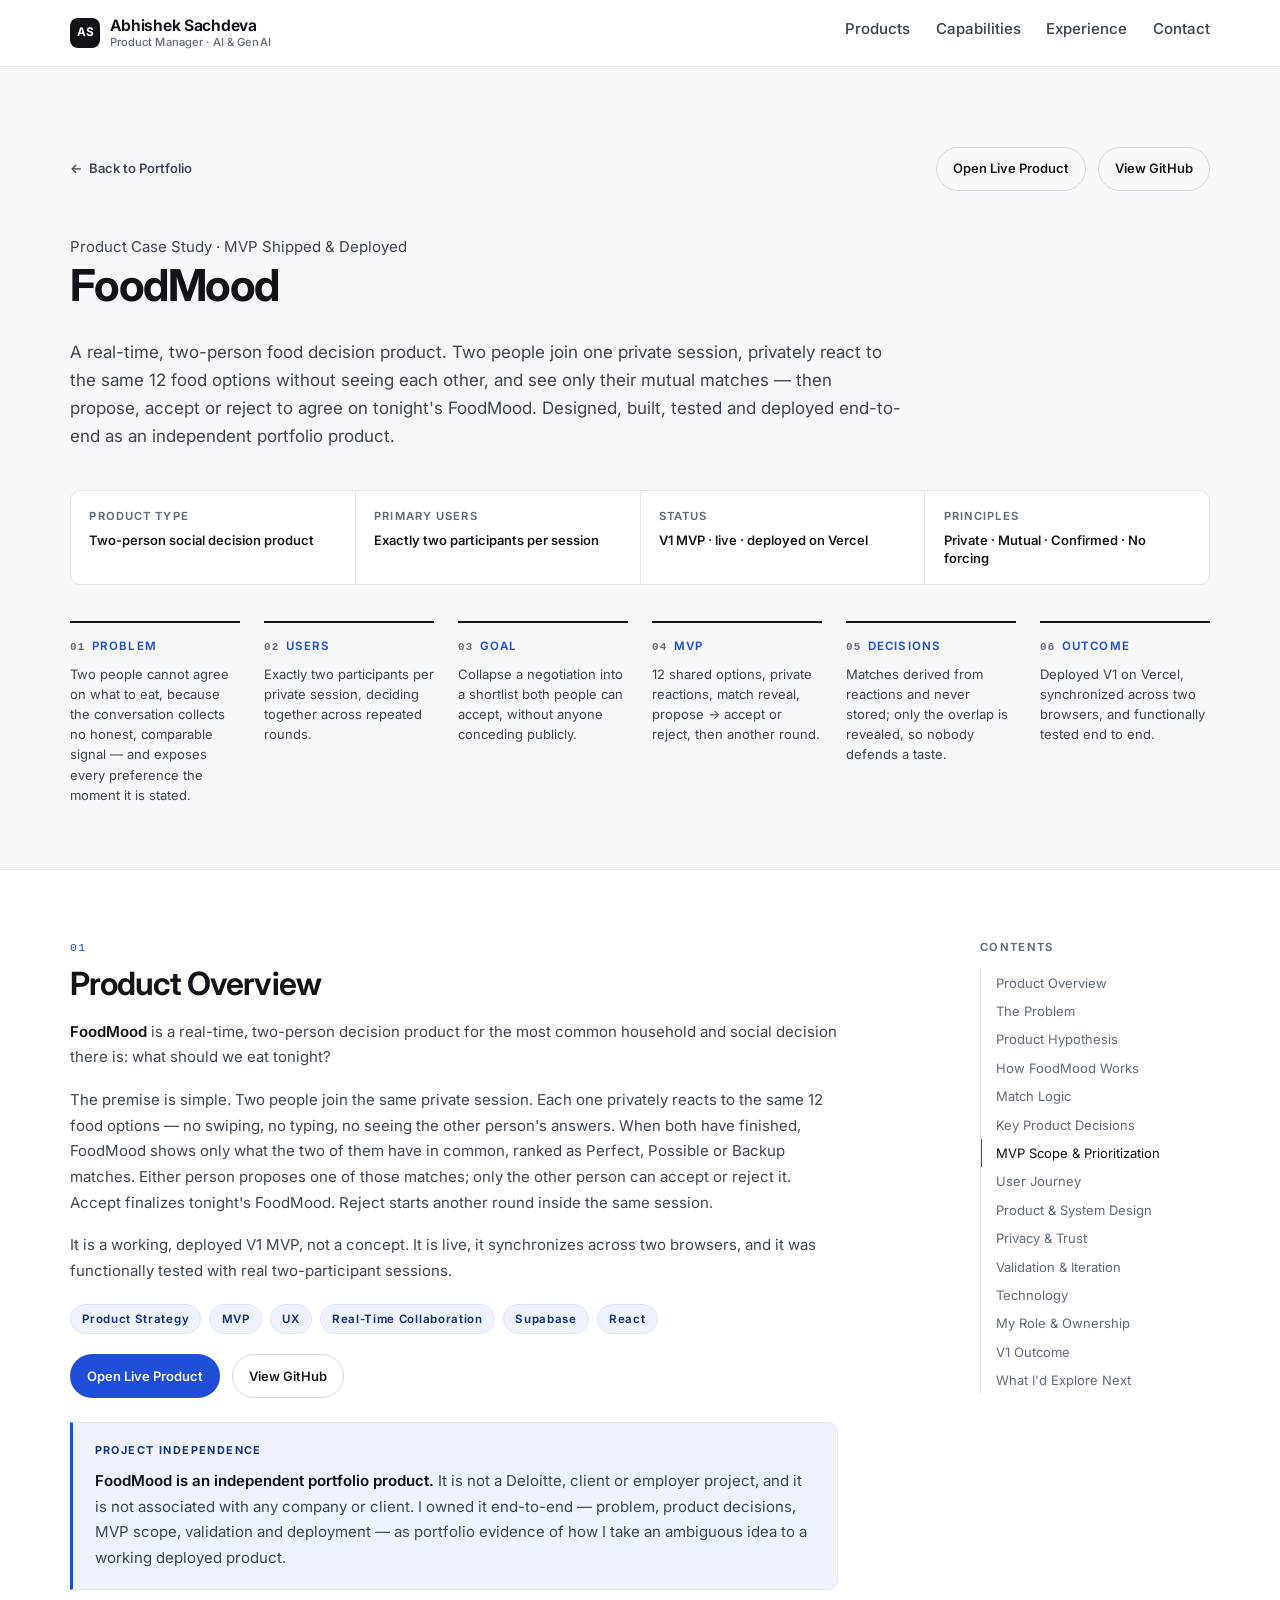
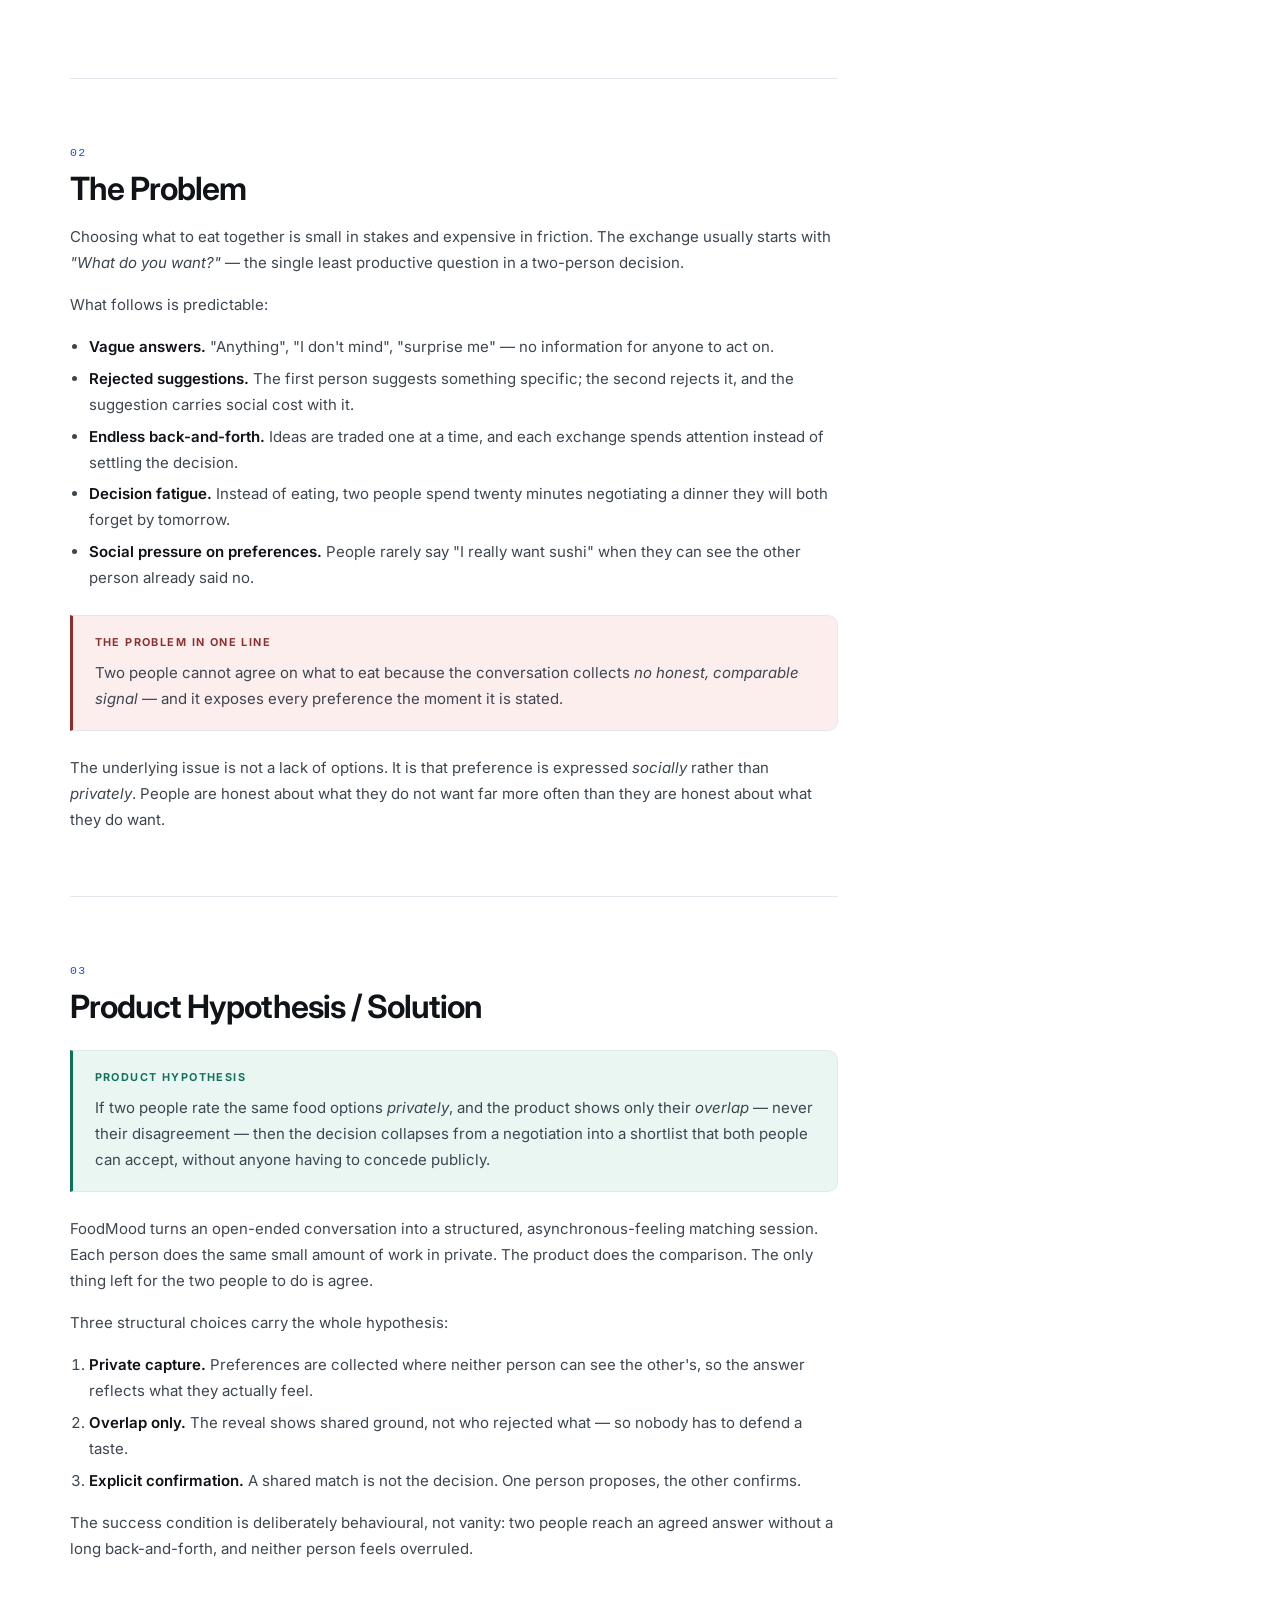
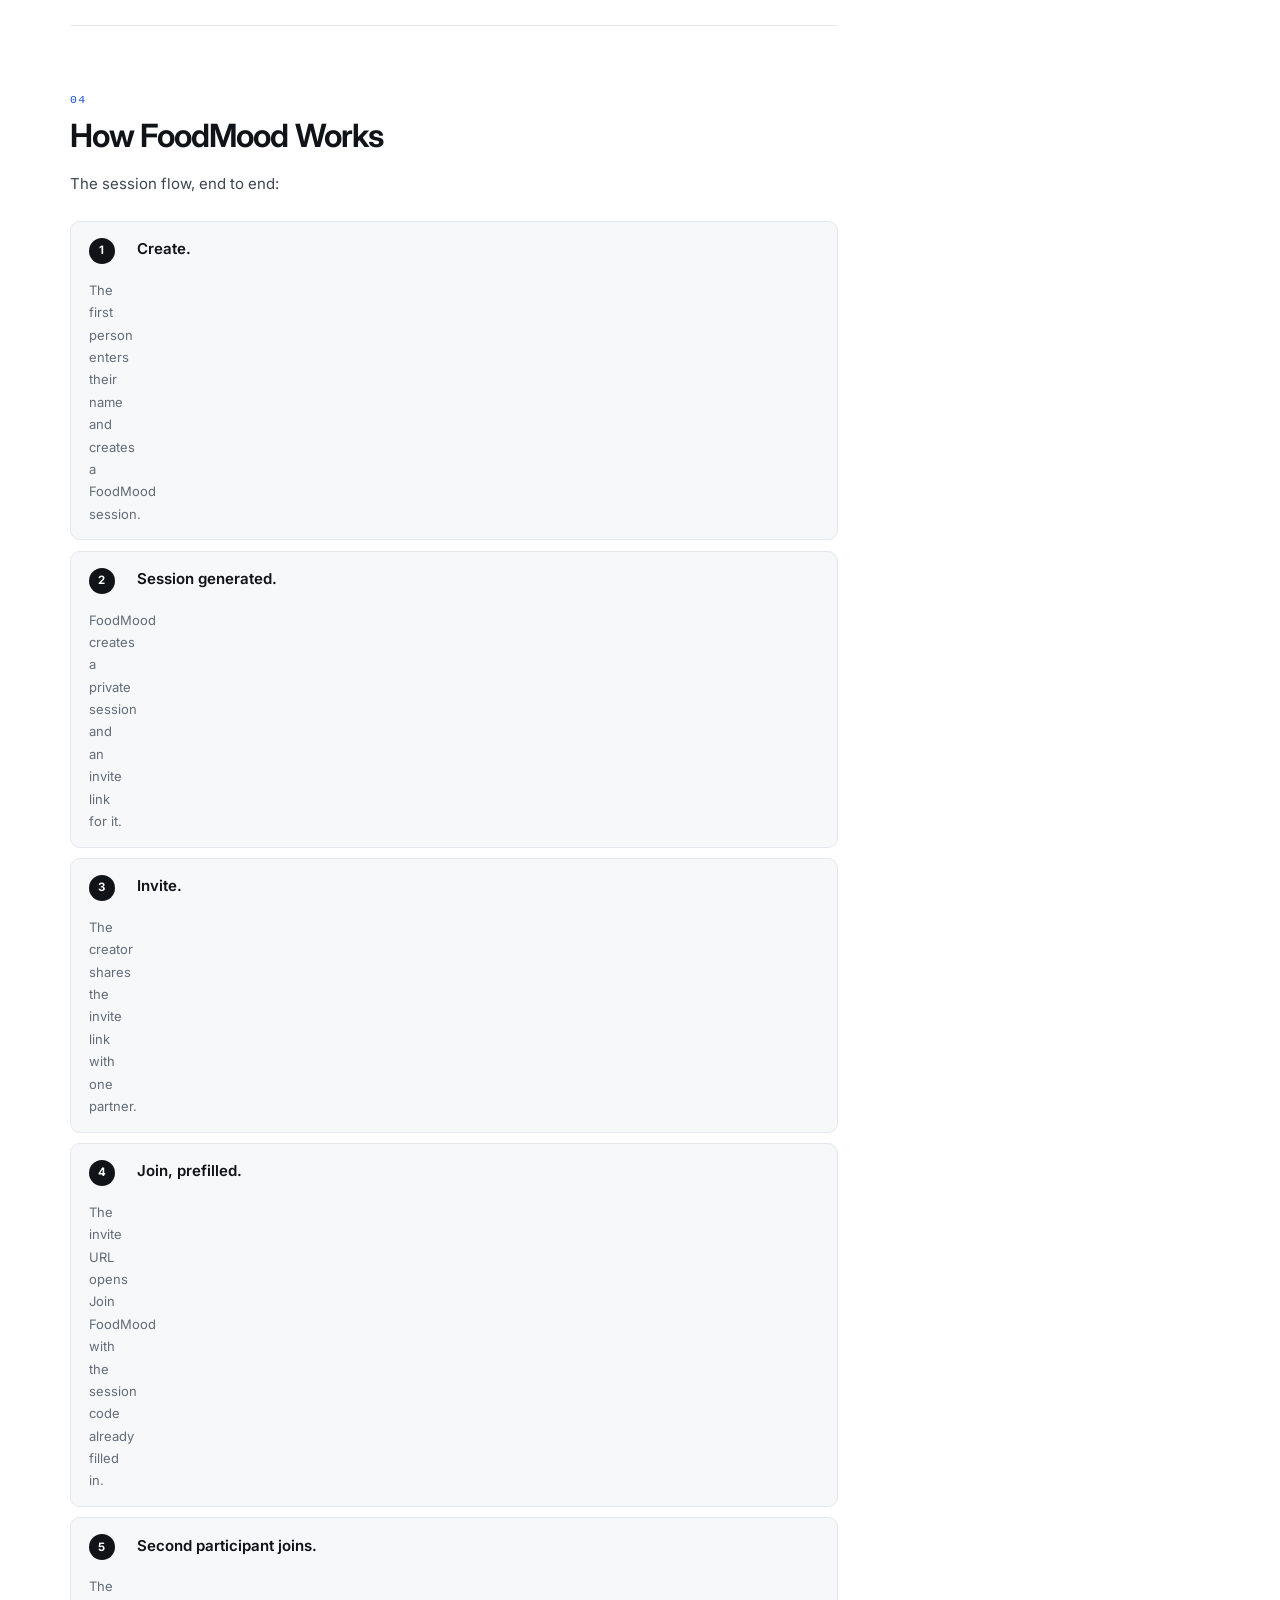
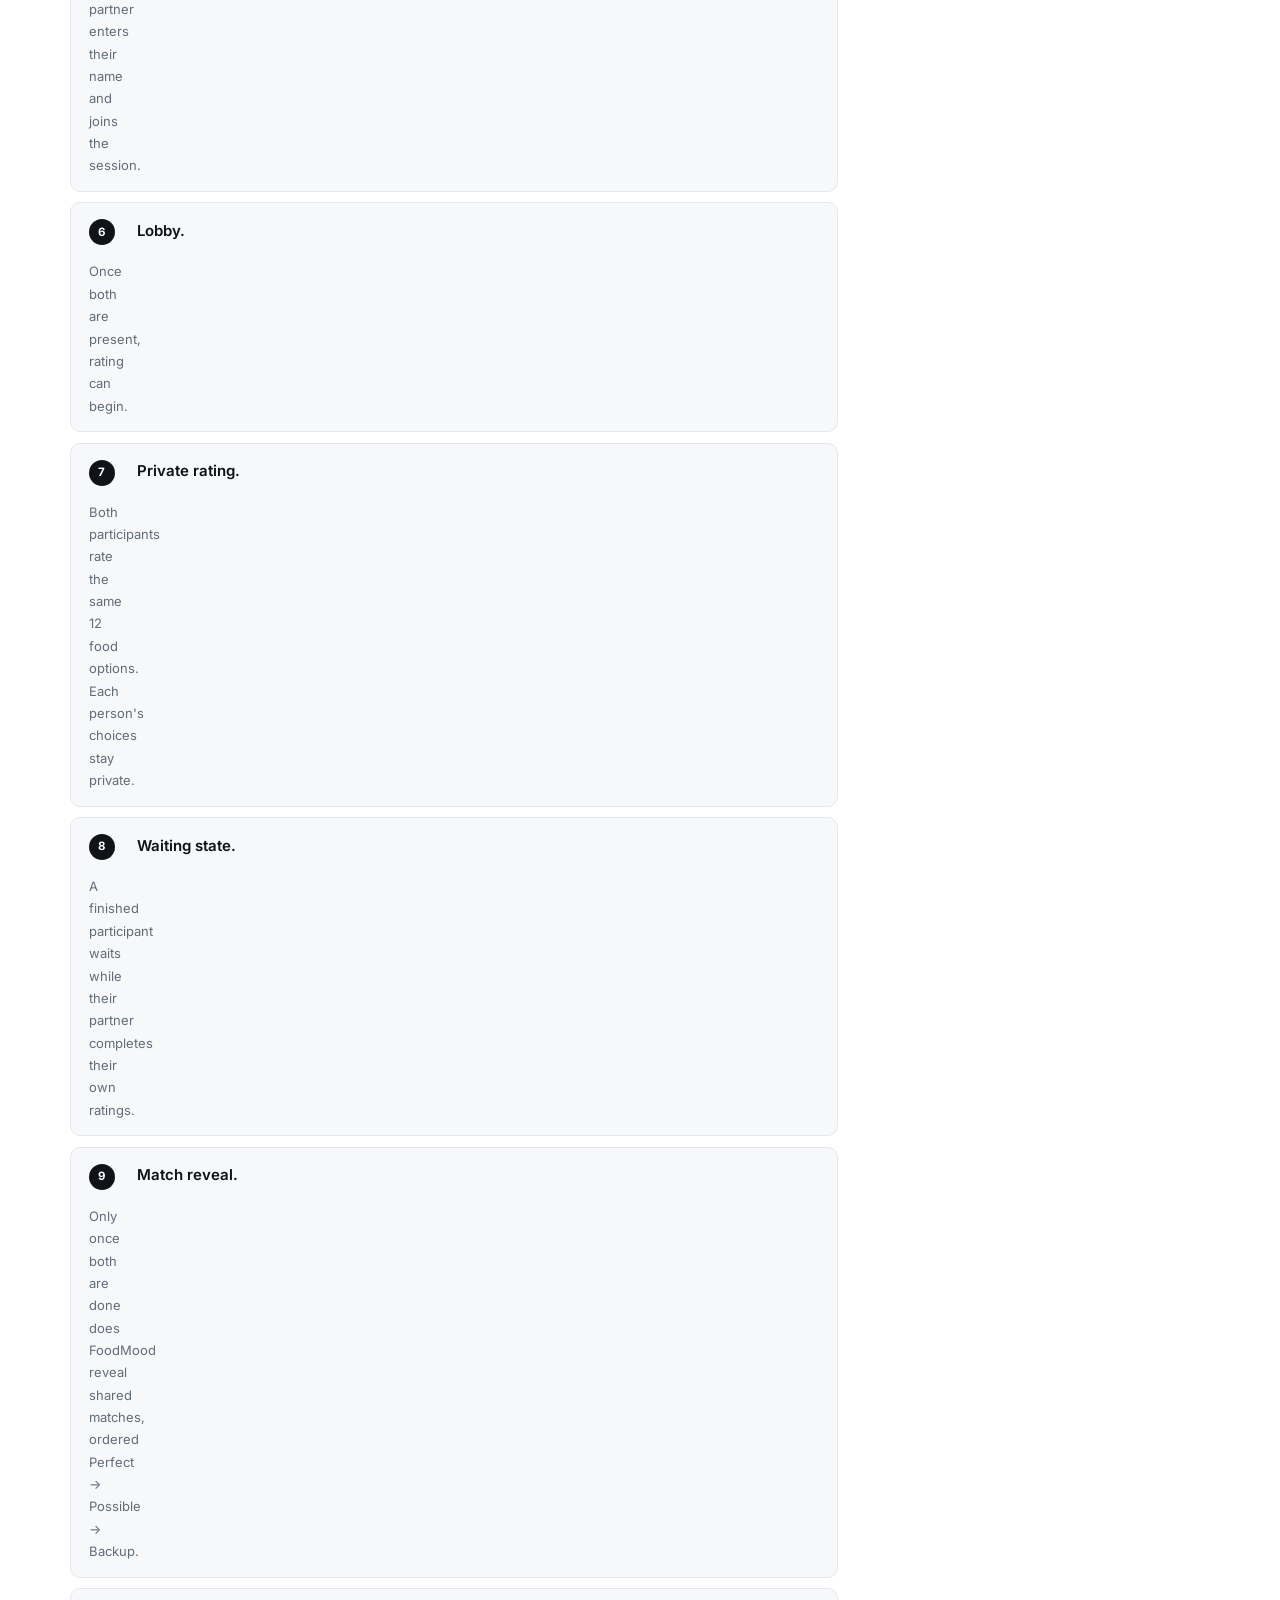
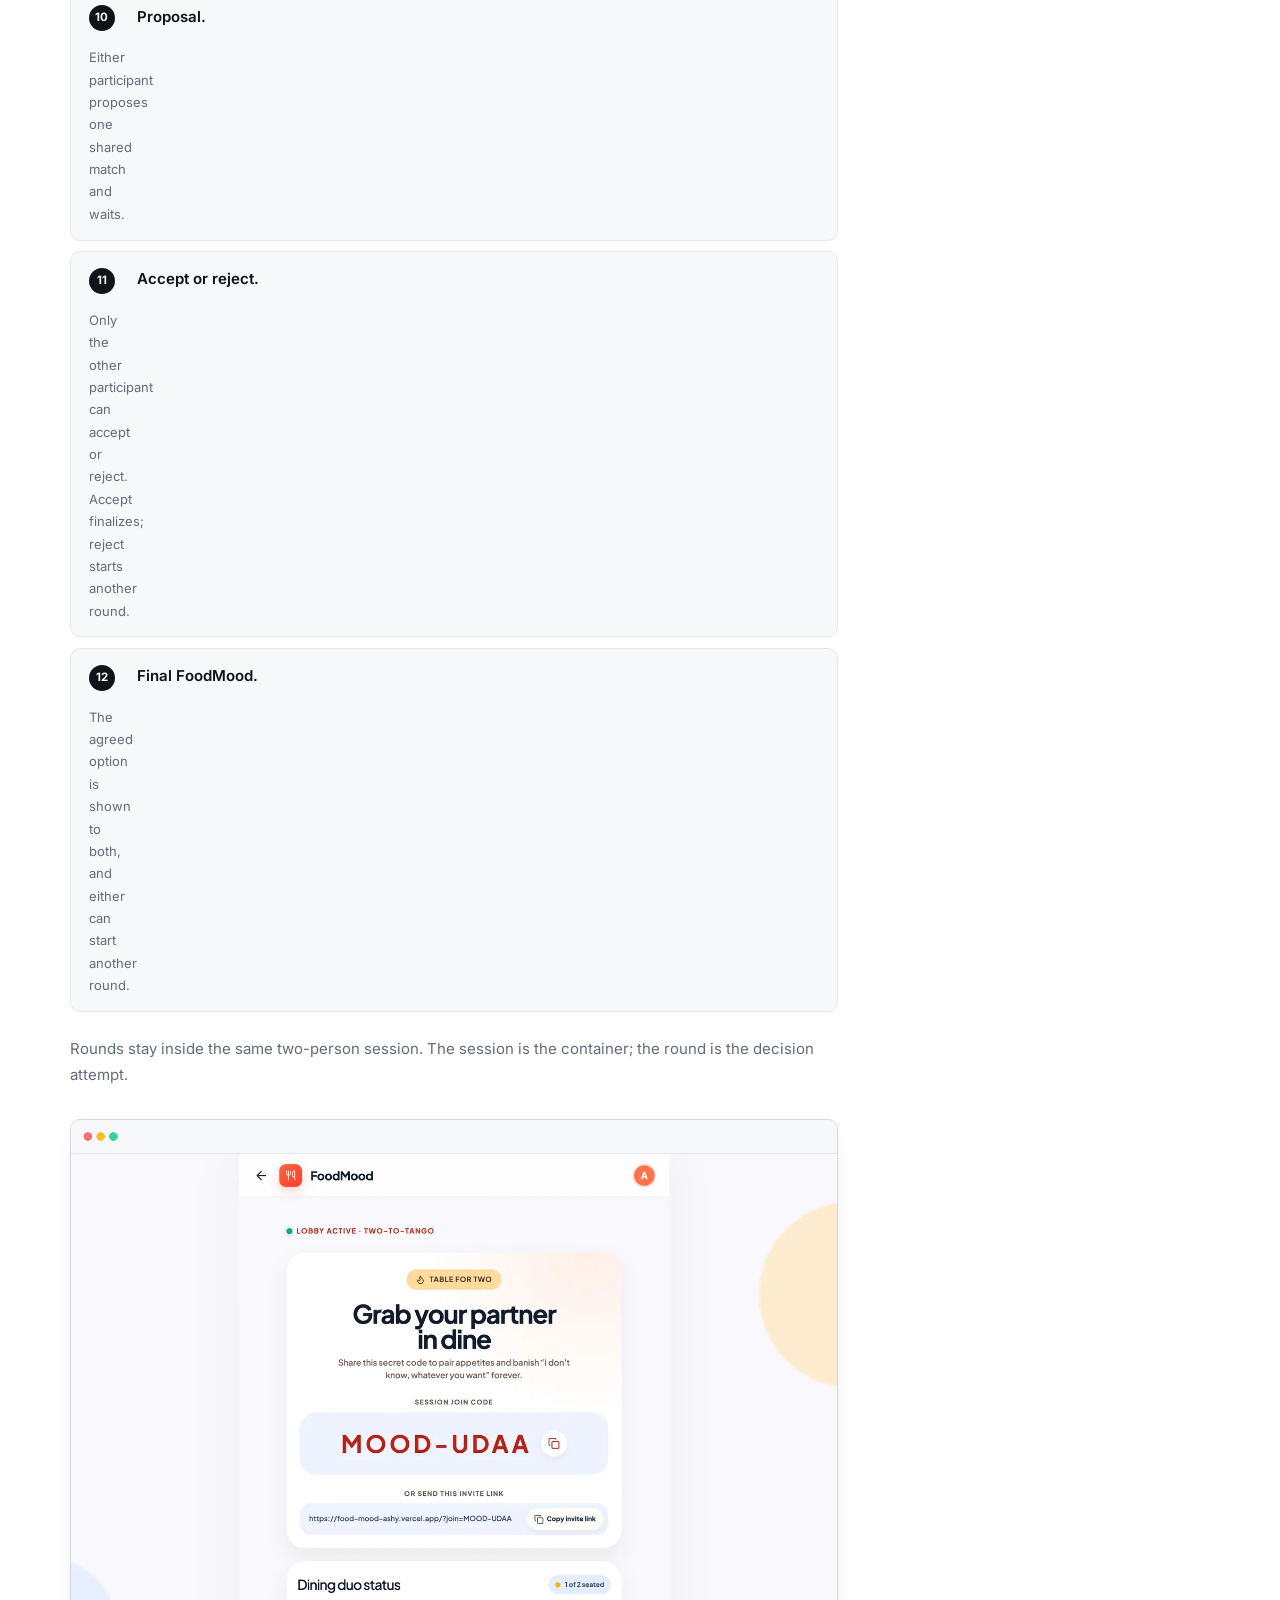
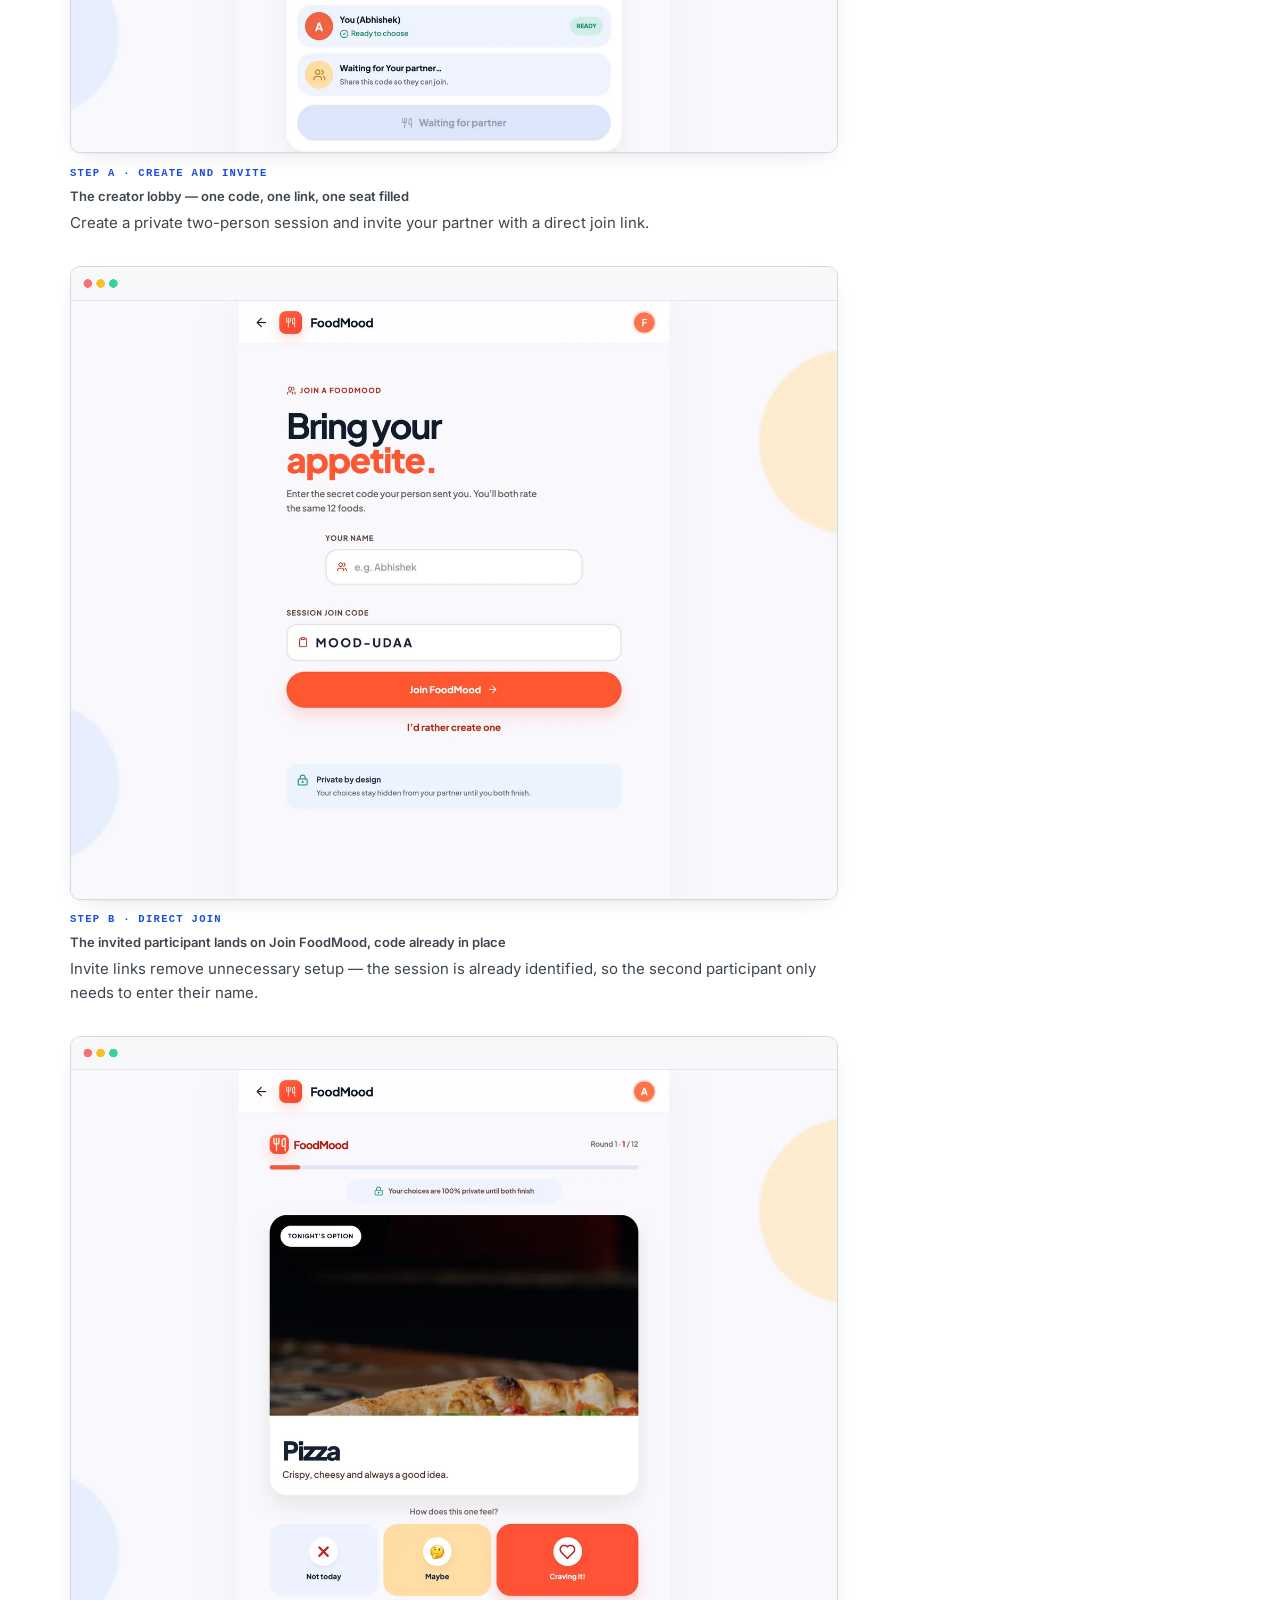
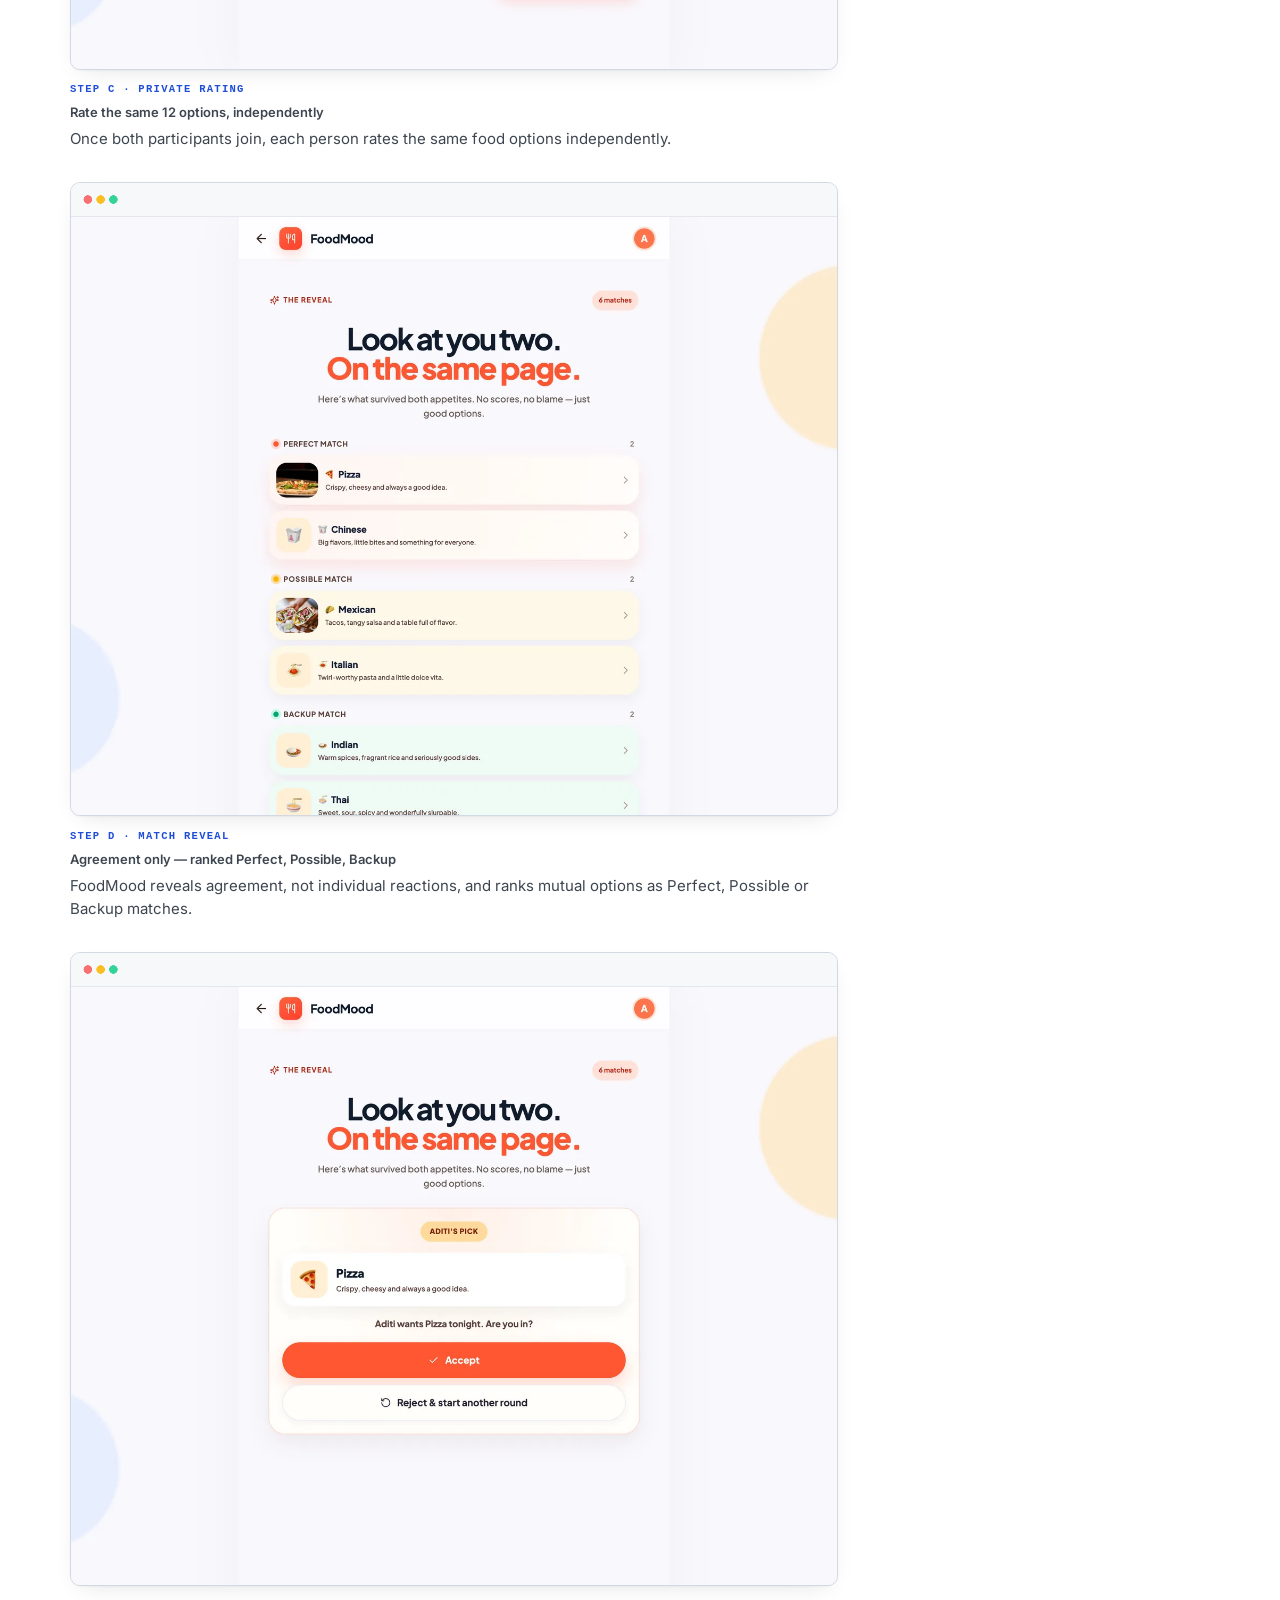
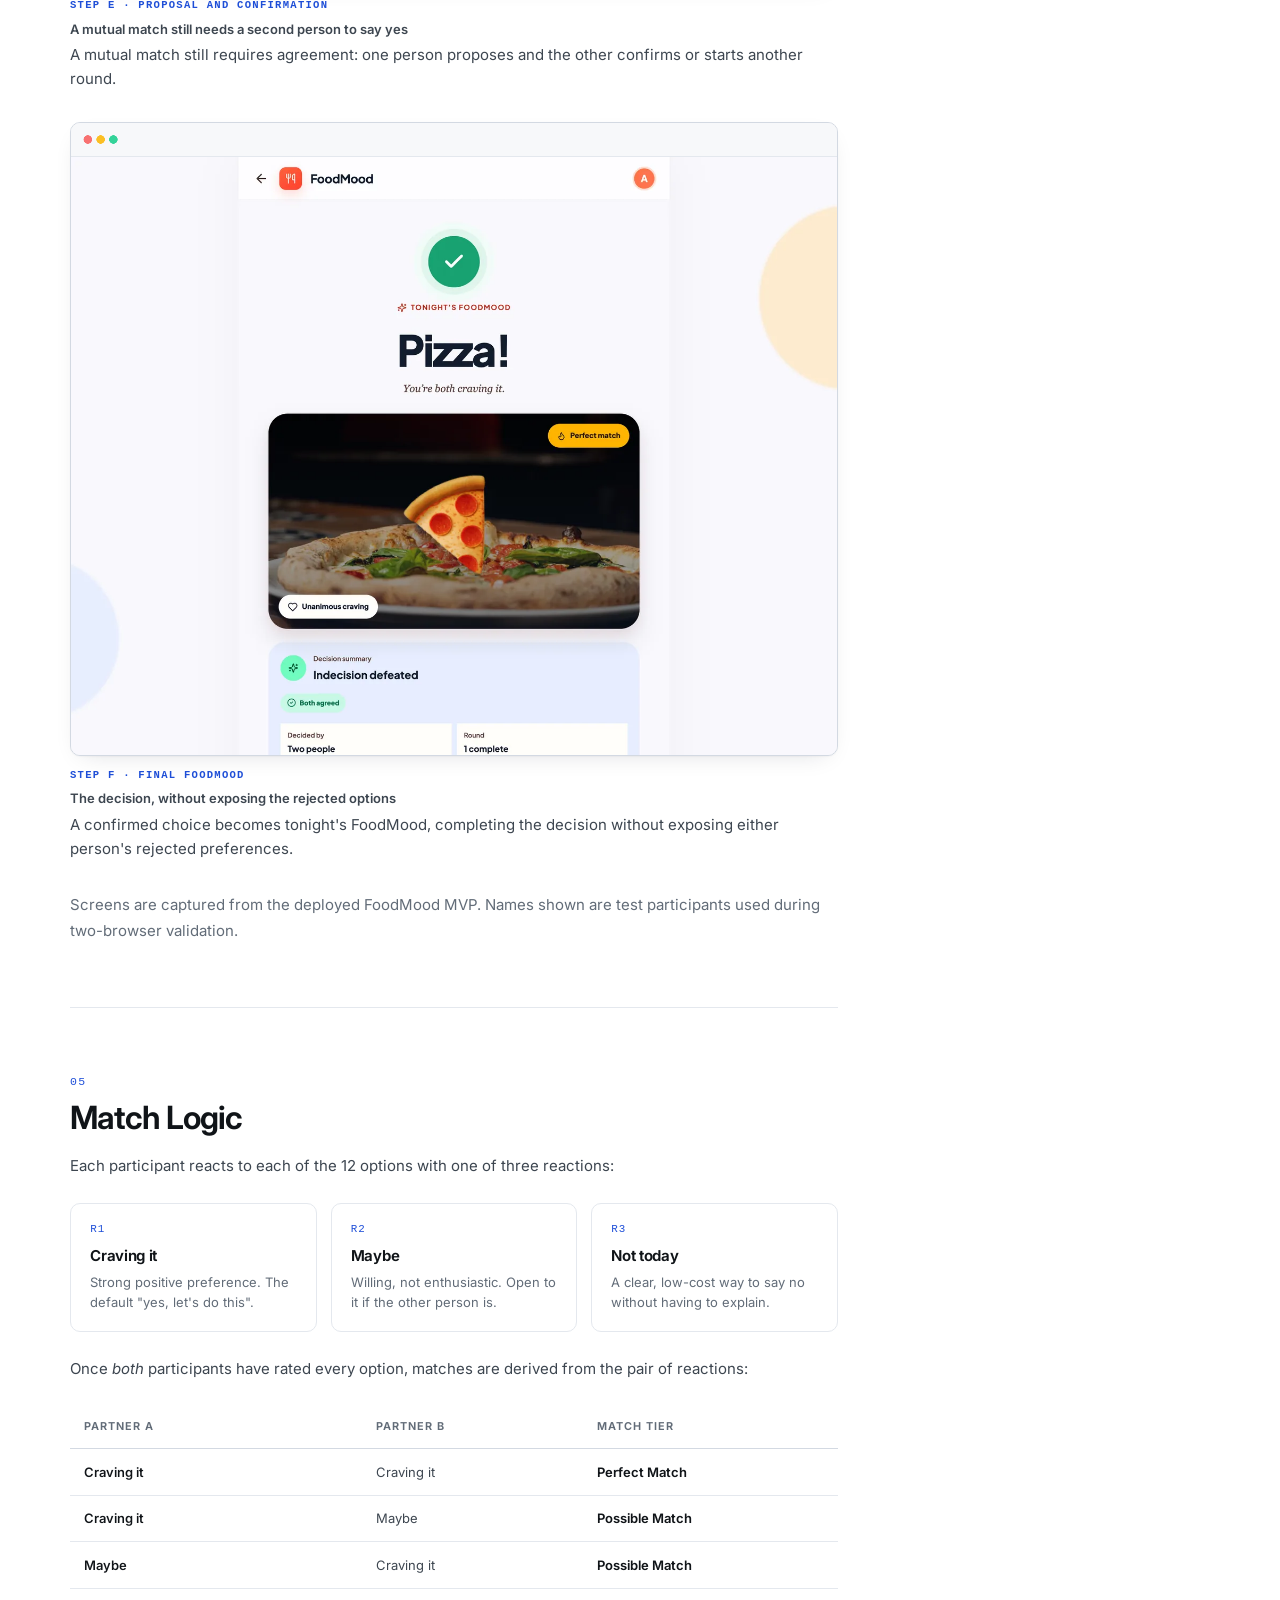
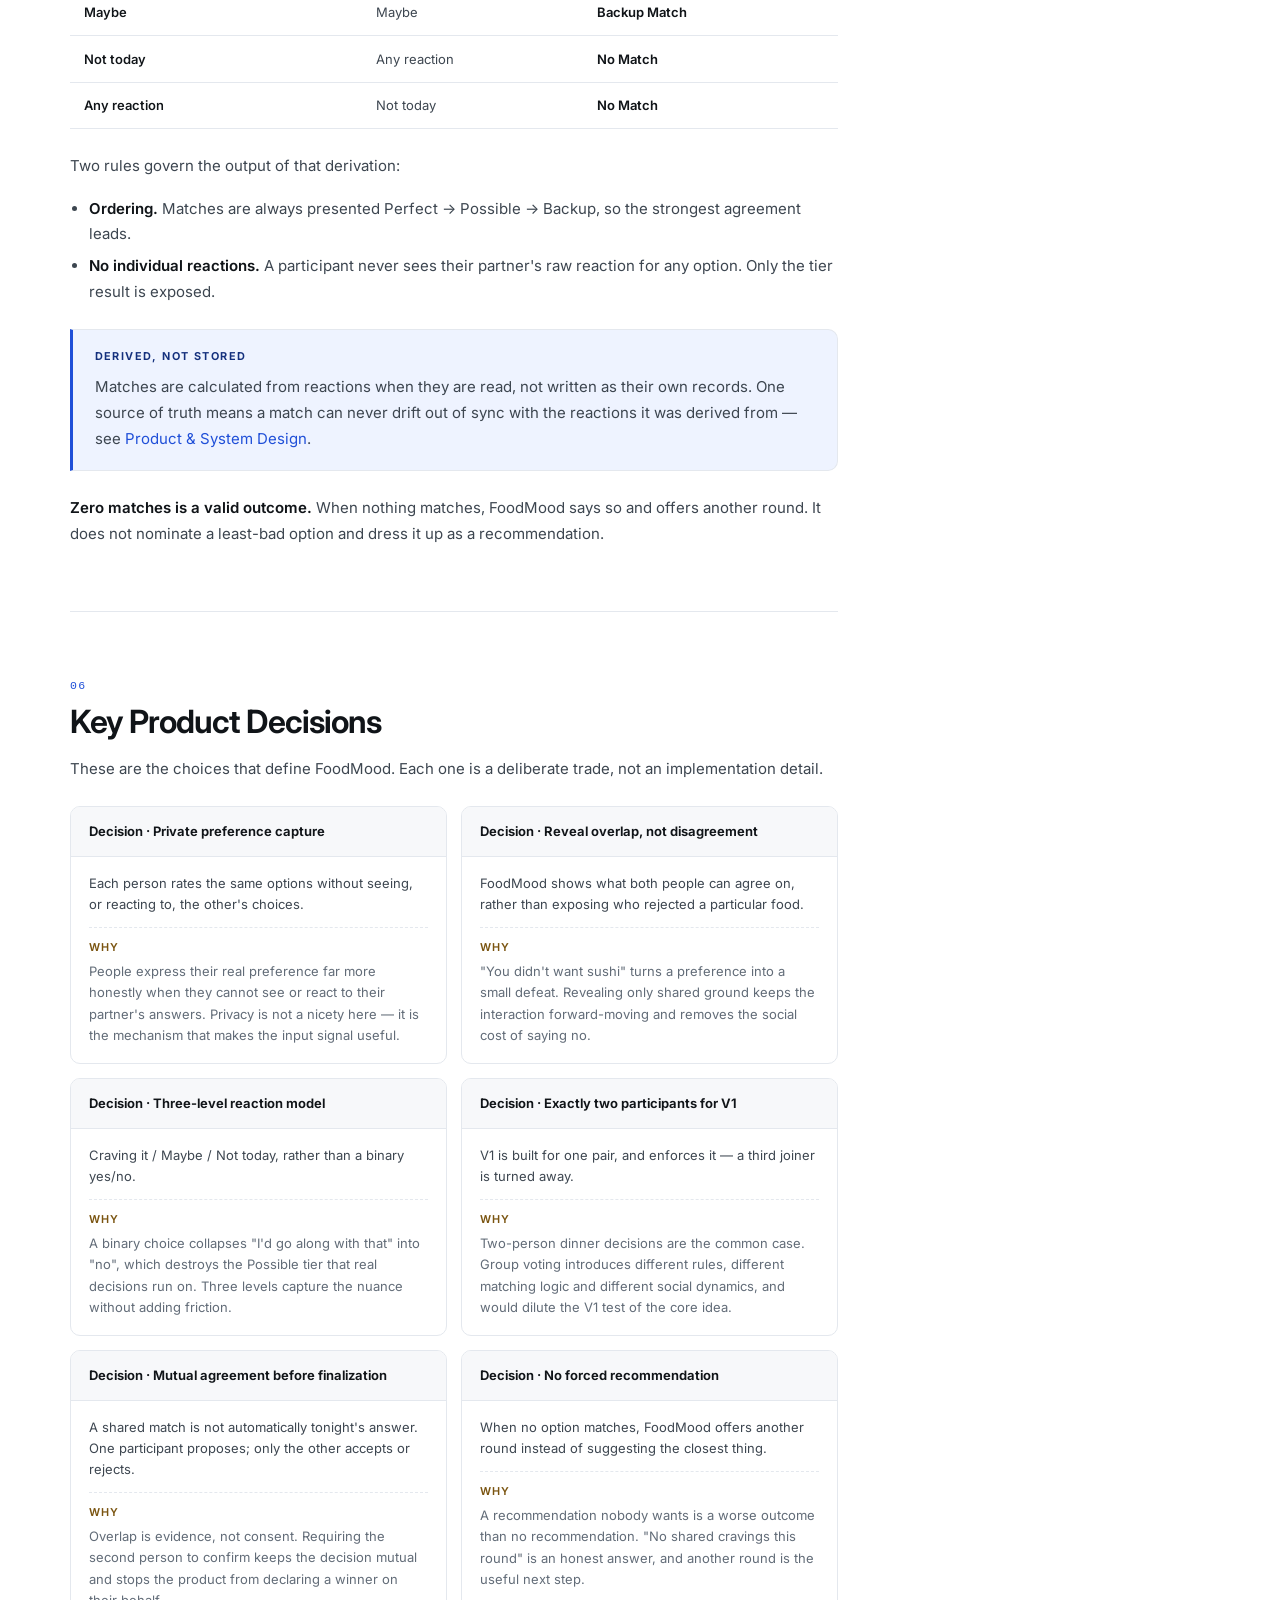
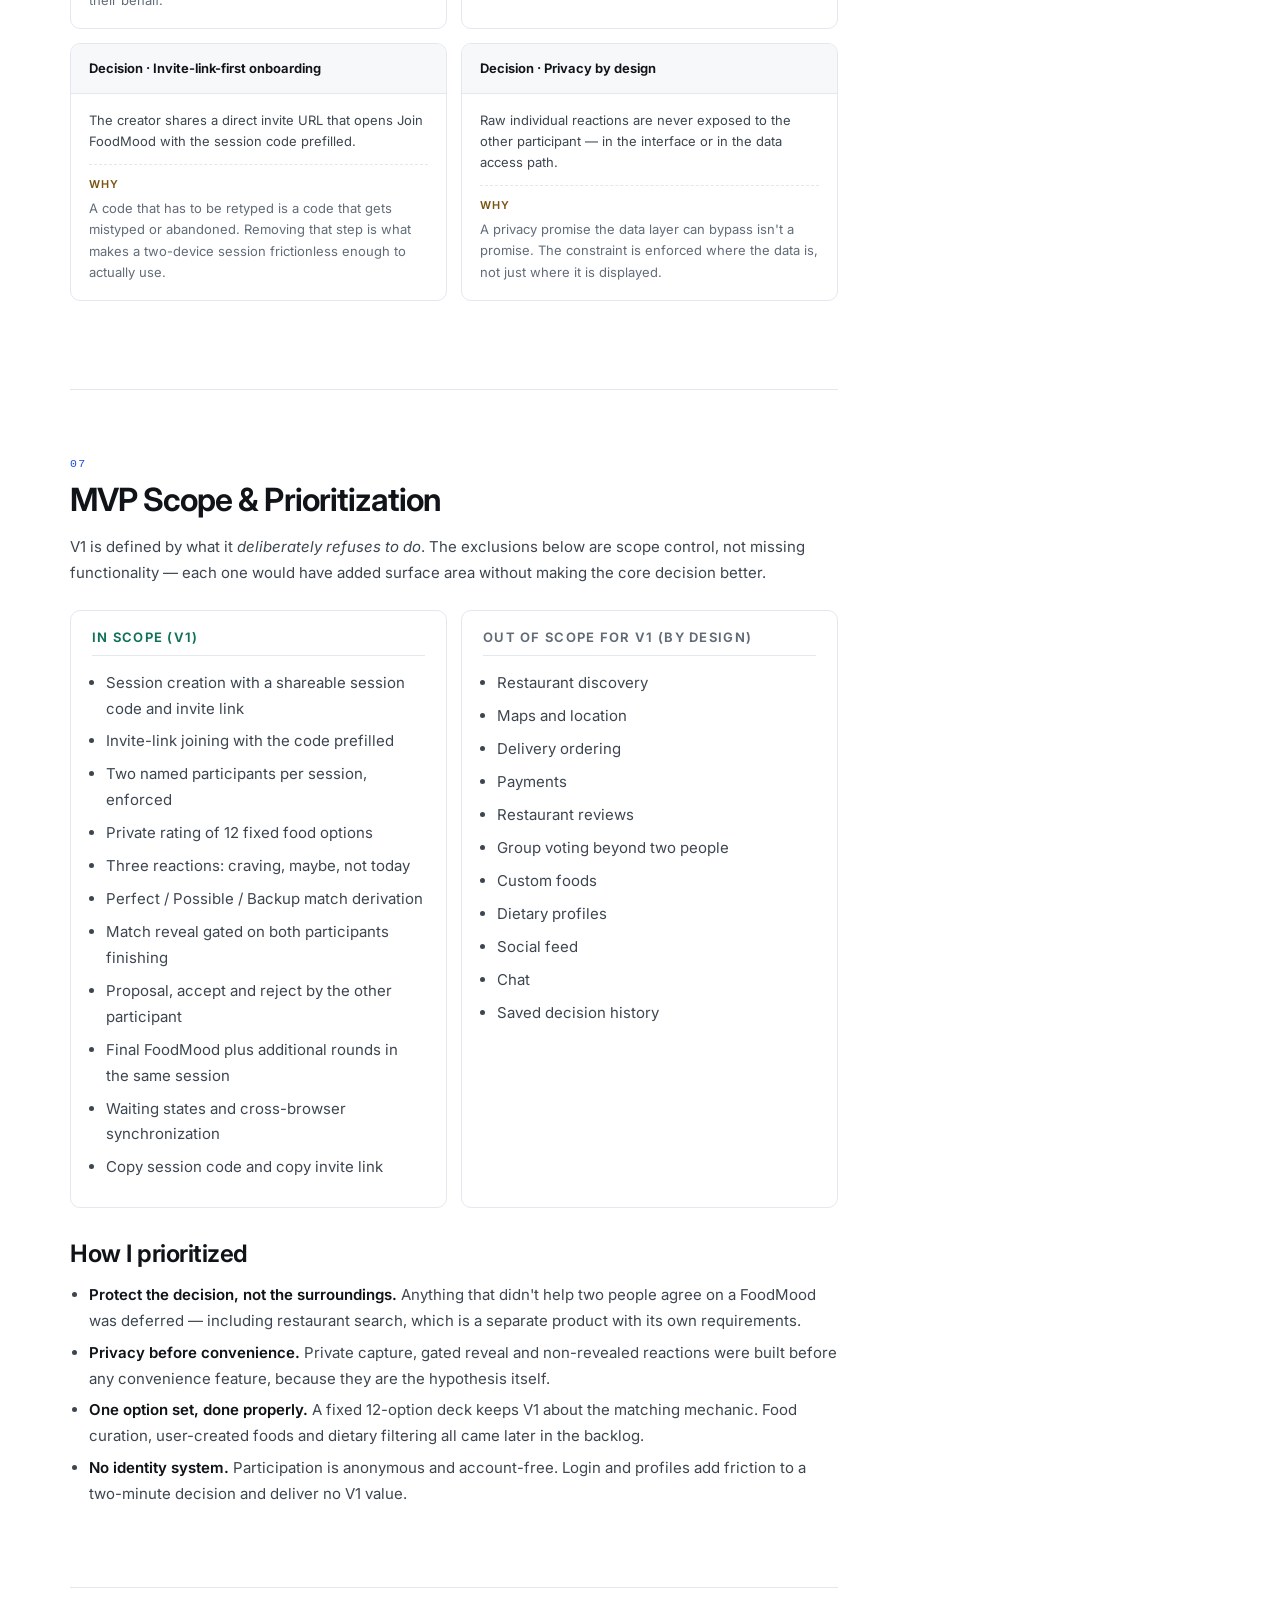
==== commit 98da2379: "Reposition portfolio for PM/Product Owner roles Present the site as a product leader rather than an " ====
--- a/case-study-foodmood.html
+++ b/case-study-foodmood.html
@@ -47,7 +47,10 @@
     <nav class="nav shell" aria-label="Primary">
       <a class="brand" href="index.html" aria-label="Abhishek Sachdeva — home">
         <span class="brand-mark" aria-hidden="true">AS</span>
-        Abhishek Sachdeva
+        <span class="brand-text">
+          <span class="brand-name">Abhishek Sachdeva</span>
+          <span class="brand-role">Product Manager &middot; AI &amp; GenAI</span>
+        </span>
       </a>
 
       <button
@@ -59,10 +62,9 @@
       ><span aria-hidden="true"></span></button>
 
       <ul class="nav-links" id="primary-nav" data-nav-menu>
-        <li><a href="index.html">Home</a></li>
+        <li><a href="index.html#products">Products</a></li>
+        <li><a href="index.html#capabilities">Capabilities</a></li>
         <li><a href="index.html#experience">Experience</a></li>
-        <li><a href="index.html#products">AI Products</a></li>
-        <li><a href="index.html#about">About</a></li>
         <li><a href="index.html#contact">Contact</a></li>
       </ul>
     </nav>
@@ -111,6 +113,35 @@
             <dd>Private · Mutual · Confirmed · No forcing</dd>
           </div>
         </dl>
+        <!-- Scannable narrative arc. Every value below is restated from the
+             sections that follow; nothing new is claimed here. -->
+        <ol class="case-arc" aria-label="Case study at a glance">
+          <li>
+            <p class="case-arc-step">Problem</p>
+            <p class="case-arc-text">Two people cannot agree on what to eat, because the conversation collects no honest, comparable signal &mdash; and exposes every preference the moment it is stated.</p>
+          </li>
+          <li>
+            <p class="case-arc-step">Users</p>
+            <p class="case-arc-text">Exactly two participants per private session, deciding together across repeated rounds.</p>
+          </li>
+          <li>
+            <p class="case-arc-step">Goal</p>
+            <p class="case-arc-text">Collapse a negotiation into a shortlist both people can accept, without anyone conceding publicly.</p>
+          </li>
+          <li>
+            <p class="case-arc-step">MVP</p>
+            <p class="case-arc-text">12 shared options, private reactions, match reveal, propose &rarr; accept or reject, then another round.</p>
+          </li>
+          <li>
+            <p class="case-arc-step">Decisions</p>
+            <p class="case-arc-text">Matches derived from reactions and never stored; only the overlap is revealed, so nobody defends a taste.</p>
+          </li>
+          <li>
+            <p class="case-arc-step">Outcome</p>
+            <p class="case-arc-text">Deployed V1 on Vercel, synchronized across two browsers, and functionally tested end to end.</p>
+          </li>
+        </ol>
+
       </div>
     </section>
 
@@ -1036,7 +1067,7 @@
     <div class="shell footer-inner">
       <p>© <span data-year>2026</span> Abhishek Sachdeva · AI Product Portfolio</p>
       <nav class="footer-nav" aria-label="Footer">
-        <a href="index.html#about">About</a>
+        <a href="index.html#capabilities">Capabilities</a>
         <a href="index.html#experience">Experience</a>
         <a href="index.html#products">AI Products</a>
         <a href="case-study-foodmood.html" aria-current="page">FoodMood Case Study</a>
--- a/css/styles.css
+++ b/css/styles.css
@@ -8,7 +8,7 @@
   /* Color */
   --ink: #101418;
   --ink-soft: #3d4650;
-  --ink-mute: #6b7683;
+  --ink-mute: #626c78;
   --line: #e4e8ee;
   --line-strong: #d3d9e2;
   --bg: #ffffff;
@@ -18,6 +18,9 @@
   --accent-dark: #173fae;
   --accent-soft: #eef3ff;
   --accent-ink: #14307d;
+  --dark: #0b0f14;
+  --dark-soft: #131a22;
+  --dark-line: rgba(255, 255, 255, 0.13);
   --success: #10715a;
   --success-soft: #e9f6f2;
   --warn-soft: #fdf5e7;
@@ -43,7 +46,7 @@
   --radius-lg: 16px;
   --shell: 1140px;
   --gutter: clamp(1.25rem, 4vw, 2.5rem);
-  --section-y: clamp(4rem, 9vw, 7rem);
+  --section-y: clamp(2.75rem, 5.5vw, 4.25rem);
   --shadow-sm: 0 1px 2px rgba(16, 20, 24, 0.05);
   --shadow-md: 0 8px 30px rgba(16, 20, 24, 0.07);
   --shadow-lg: 0 20px 50px rgba(16, 20, 24, 0.1);
@@ -56,6 +59,10 @@
 *::before,
 *::after {
   box-sizing: border-box;
+}
+
+[hidden] {
+  display: none !important;
 }
 
 html {
@@ -204,13 +211,8 @@
 }
 
 .section-head {
-  max-width: 46rem;
-  margin-bottom: clamp(2rem, 5vw, 3.25rem);
-}
-
-.section-head--center {
-  margin-inline: auto;
-  text-align: center;
+  max-width: 44rem;
+  margin-bottom: clamp(1.5rem, 3vw, 2.25rem);
 }
 
 .eyebrow {
@@ -240,18 +242,6 @@
 .grid {
   display: grid;
   gap: clamp(1rem, 2.5vw, 1.5rem);
-}
-
-.grid--2 {
-  grid-template-columns: repeat(2, minmax(0, 1fr));
-}
-
-.grid--3 {
-  grid-template-columns: repeat(3, minmax(0, 1fr));
-}
-
-.grid--4 {
-  grid-template-columns: repeat(4, minmax(0, 1fr));
 }
 
 .stack-sm > * + * {
@@ -319,9 +309,21 @@
   color: var(--ink);
 }
 
+.btn--line {
+  background: transparent;
+  color: var(--ink);
+  border-color: var(--line-strong);
+}
+
+.btn--line:hover {
+  border-color: var(--ink);
+  background: var(--bg-alt);
+}
+
 .btn--sm {
   padding: 0.5rem 1rem;
   font-size: var(--step--1);
+  min-height: 44px;
 }
 
 .btn-row {
@@ -365,16 +367,39 @@
 }
 
 .brand-mark {
-  width: 26px;
-  height: 26px;
-  border-radius: 7px;
+  width: 30px;
+  height: 30px;
+  border-radius: 8px;
   background: var(--ink);
   color: #fff;
-  font-size: 0.72rem;
+  font-size: 0.74rem;
   font-weight: 700;
   display: grid;
   place-items: center;
   letter-spacing: 0;
+  flex: none;
+}
+
+.brand-text {
+  display: grid;
+  line-height: 1.2;
+}
+
+.brand-name {
+  font-size: 0.98rem;
+  font-weight: 660;
+  letter-spacing: -0.018em;
+}
+
+.brand-role {
+  font-size: 0.7rem;
+  font-weight: 500;
+  color: var(--ink-mute);
+  letter-spacing: 0.01em;
+}
+
+.nav-resume {
+  flex: none;
 }
 
 .nav-links {
@@ -387,6 +412,8 @@
 }
 
 .nav-links a {
+  display: inline-block;
+  padding-block: 0.4rem;
   color: var(--ink-soft);
   font-size: var(--step-0);
   font-weight: 520;
@@ -464,473 +491,955 @@
 
 /* ---------- Hero ---------- */
 .hero {
-  padding-block: clamp(4.5rem, 12vw, 8.5rem) clamp(3.5rem, 9vw, 6.5rem);
-  background: linear-gradient(180deg, var(--bg-alt) 0%, var(--bg) 100%);
-  border-bottom: 1px solid var(--line);
-  overflow: hidden;
-}
-
-.hero-inner {
-  max-width: 56rem;
-}
-
-.hero-badge {
+  padding-block: clamp(3rem, 8vw, 6.5rem) clamp(2.5rem, 6vw, 4.5rem);
+}
+
+.hero-eyebrow {
   display: inline-flex;
   align-items: center;
   gap: 0.5rem;
   font-size: var(--step--1);
-  font-weight: 560;
-  color: var(--accent-ink);
-  background: var(--accent-soft);
-  border: 1px solid #dbe5ff;
-  padding: 0.4rem 0.9rem;
-  border-radius: 999px;
-  margin-bottom: 1.5rem;
-}
-
-.hero-badge::before {
-  content: "";
-  width: 6px;
-  height: 6px;
+  font-weight: 600;
+  color: var(--ink-mute);
+  margin: 0 0 clamp(1.25rem, 3vw, 2rem);
+}
+
+.hero-eyebrow .dot {
+  width: 7px;
+  height: 7px;
   border-radius: 50%;
-  background: var(--accent);
-}
-
-.hero h1 {
-  margin-bottom: 0.35em;
+  background: var(--success);
+  flex: none;
 }
 
 .hero-name {
-  display: block;
+  font-size: clamp(2.6rem, 1.2rem + 6.4vw, 5.25rem);
+  line-height: 0.98;
+  letter-spacing: -0.035em;
+  font-weight: 700;
+  margin: 0;
+  max-width: 18ch;
 }
 
 .hero-role {
-  display: block;
-  font-size: clamp(1.35rem, 1rem + 2vw, 2.1rem);
+  font-size: clamp(1.05rem, 0.9rem + 0.9vw, 1.5rem);
   font-weight: 600;
-  letter-spacing: -0.02em;
-  color: var(--ink-soft);
-  margin-top: 0.35em;
-}
-
-.hero-role .sep {
-  color: var(--line-strong);
+  letter-spacing: -0.015em;
+  color: var(--accent);
+  margin: clamp(0.6rem, 1.5vw, 0.9rem) 0 0;
+}
+
+.hero-role .sep,
+.work-stack .sep,
+.work-index .sep {
+  color: var(--ink-mute);
   margin-inline: 0.35em;
   font-weight: 400;
 }
 
 .hero-statement {
-  font-size: var(--step-1);
-  line-height: 1.7;
+  font-size: clamp(1rem, 0.95rem + 0.35vw, 1.1875rem);
+  line-height: 1.6;
   color: var(--ink-soft);
-  max-width: 44rem;
-  margin-block: 1.75rem 2.25rem;
-}
-
-.hero-meta {
+  max-width: 54ch;
+  margin: clamp(1rem, 2.5vw, 1.5rem) 0 0;
+}
+
+.hero-actions {
   display: flex;
   flex-wrap: wrap;
-  gap: 1.5rem 2.5rem;
-  margin-top: 3rem;
-  padding-top: 2rem;
+  align-items: center;
+  gap: 0.75rem;
+  margin-top: clamp(1.5rem, 3.5vw, 2.25rem);
+}
+
+.hero-links {
+  display: inline-flex;
+  gap: 1.25rem;
+  margin-left: 0.5rem;
+}
+
+.hero-links a {
+  font-size: var(--step--1);
+  font-weight: 600;
+  color: var(--ink-mute);
+  text-decoration: none;
+  padding-block: 0.35rem;
+  border-bottom: 1px solid var(--line-strong);
+  transition: color 0.18s var(--ease), border-color 0.18s var(--ease);
+}
+
+.hero-links a:hover {
+  color: var(--ink);
+  border-bottom-color: var(--ink);
+}
+
+.hero-proof {
+  list-style: none;
+  margin: clamp(2.25rem, 5vw, 3.5rem) 0 0;
+  padding: clamp(1.25rem, 2.5vw, 1.75rem) 0 0;
   border-top: 1px solid var(--line);
-}
-
-.hero-meta div {
-  min-width: 9rem;
-}
-
-.hero-meta dt {
-  font-size: var(--step--1);
+  display: grid;
+  grid-template-columns: repeat(3, minmax(0, 1fr));
+  gap: clamp(1rem, 3vw, 2.5rem);
+}
+
+.hero-proof li {
+  margin: 0;
+  font-size: var(--step--1);
+  line-height: 1.5;
+  color: var(--ink-mute);
+}
+
+.hero-proof strong {
+  display: block;
+  color: var(--ink);
+  font-weight: 640;
+  letter-spacing: -0.01em;
+}
+
+/* ---------- Section framing ---------- */
+.section {
+  padding-block: var(--section-y);
+}
+
+.section--products {
+  background: var(--bg-alt);
+}
+
+.section--alt {
+  background: var(--bg-alt);
+}
+
+.eyebrow {
+  display: flex;
+  align-items: center;
+  gap: 0.6rem;
+  font-size: 0.75rem;
+  font-weight: 620;
+  letter-spacing: 0.14em;
   text-transform: uppercase;
-  letter-spacing: 0.1em;
-  color: var(--ink-mute);
-  font-weight: 600;
-  margin-bottom: 0.3rem;
-}
-
-.hero-meta dd {
-  margin: 0;
-  color: var(--ink);
-  font-weight: 560;
+  color: var(--ink-mute);
+  margin: 0 0 0.9rem;
+}
+
+.eyebrow-num {
+  font-family: var(--font-mono);
+  color: var(--accent);
+  letter-spacing: 0.08em;
+}
+
+.section-head {
+  max-width: 46rem;
+  margin-bottom: clamp(1.75rem, 4vw, 2.75rem);
+}
+
+.section-head h2 {
+  font-size: var(--step-4);
+  letter-spacing: -0.028em;
+  margin: 0;
+}
+
+.lede {
   font-size: var(--step-0);
-}
-
-/* ---------- Cards ---------- */
-.card {
+  line-height: 1.65;
+  color: var(--ink-soft);
+  margin: 0.9rem 0 0;
+  max-width: 56ch;
+}
+
+/* ---------- Project work: the centerpiece ---------- */
+.work {
+  display: grid;
+  gap: clamp(1.5rem, 3.5vw, 3rem);
+  align-items: start;
+}
+
+.work + .work {
+  margin-top: clamp(1.5rem, 3.5vw, 2.5rem);
+}
+
+.work--dark {
+  grid-template-columns: minmax(0, 1.15fr) minmax(0, 0.85fr);
+  background: var(--dark);
+  color: #c2ccd8;
+  border-radius: var(--radius-lg);
+  padding: clamp(1.5rem, 3.5vw, 2.75rem);
+}
+
+.work--light {
+  grid-template-columns: minmax(0, 0.9fr) minmax(0, 1.1fr);
   background: var(--bg);
   border: 1px solid var(--line);
   border-radius: var(--radius-lg);
-  padding: clamp(1.5rem, 3vw, 2rem);
-  transition: border-color 0.2s var(--ease), box-shadow 0.2s var(--ease),
-    transform 0.2s var(--ease);
-}
-
-.card--link:hover {
-  border-color: var(--line-strong);
-  box-shadow: var(--shadow-md);
-  transform: translateY(-3px);
-  text-decoration: none;
-}
-
-.card h3 {
-  margin-bottom: 0.5rem;
-}
-
-.card-tag {
-  display: inline-block;
-  font-size: 0.7rem;
-  font-weight: 640;
-  letter-spacing: 0.1em;
+  padding: clamp(1.5rem, 3.5vw, 2.75rem);
+}
+
+.work-index {
+  display: flex;
+  align-items: center;
+  flex-wrap: wrap;
+  font-size: 0.75rem;
+  font-weight: 620;
+  letter-spacing: 0.12em;
   text-transform: uppercase;
-  color: var(--ink-mute);
-  background: var(--bg-alt);
-  border: 1px solid var(--line);
-  padding: 0.25rem 0.6rem;
-  border-radius: 999px;
-  margin-bottom: 1rem;
-}
-
-.card-tag--accent {
-  color: var(--accent-ink);
-  background: var(--accent-soft);
-  border-color: #dbe5ff;
-}
-
-.card-tag--soon {
-  color: var(--warn-ink);
-  background: var(--warn-soft);
-  border-color: #f2e3c4;
-}
-
-/* Capability items */
-.cap-item {
-  padding-top: 1.25rem;
-  border-top: 2px solid var(--ink);
-}
-
-.cap-item h4 {
+  margin: 0 0 0.85rem;
+}
+
+.work--dark .work-index {
+  color: #93a3b6;
+}
+
+.work--light .work-index {
+  color: var(--ink-mute);
+}
+
+.work-index span:first-child {
+  font-family: var(--font-mono);
+  color: var(--accent);
+}
+
+.work--dark .work-index span:first-child {
+  color: #7fb0ff;
+}
+
+.work-name {
+  font-size: var(--step-3);
+  letter-spacing: -0.025em;
+  line-height: 1.15;
+  margin: 0 0 1.35rem;
+}
+
+.work--dark .work-name {
+  color: #fff;
+}
+
+.work--light .work-name {
+  color: var(--ink);
+}
+
+.work-facts {
+  display: grid;
+  gap: 0.85rem;
+  margin: 0 0 1.5rem;
+  padding: 0;
+}
+
+.work-facts > div {
+  display: grid;
+  grid-template-columns: 6.5rem minmax(0, 1fr);
+  gap: 0.35rem 1rem;
+  align-items: baseline;
+}
+
+.work-facts dt {
+  font-size: 0.72rem;
+  font-weight: 620;
+  letter-spacing: 0.11em;
+  text-transform: uppercase;
+}
+
+.work--dark .work-facts dt {
+  color: #8595a8;
+}
+
+.work--light .work-facts dt {
+  color: var(--ink-mute);
+}
+
+.work-facts dd {
+  margin: 0;
   font-size: var(--step-0);
-  font-weight: 640;
-  margin-bottom: 0.4rem;
-  letter-spacing: -0.01em;
-}
-
-.cap-item p {
-  font-size: var(--step--1);
-  color: var(--ink-mute);
+  line-height: 1.55;
+}
+
+.work--dark .work-facts dd {
+  color: #dde5ee;
+}
+
+.work--light .work-facts dd {
+  color: var(--ink-soft);
+}
+
+.work-decisions {
+  margin-bottom: 1.35rem;
+}
+
+.work-decisions h4 {
+  font-size: 0.75rem;
+  font-weight: 620;
+  letter-spacing: 0.12em;
+  text-transform: uppercase;
+  margin: 0 0 0.7rem;
+}
+
+.work--dark .work-decisions h4 {
+  color: #7fb0ff;
+}
+
+.work--light .work-decisions h4 {
+  color: var(--accent);
+}
+
+.work-decisions ul {
+  list-style: none;
+  margin: 0;
+  padding: 0;
+  display: grid;
+  gap: 0.55rem;
+}
+
+.work-decisions li {
+  margin: 0;
+  padding-left: 1.05rem;
+  position: relative;
+  font-size: var(--step--1);
   line-height: 1.6;
-  margin: 0;
-}
-
-/* ---------- Experience ---------- */
-.timeline {
-  list-style: none;
-  margin: 0;
-  padding: 0;
-  position: relative;
-}
-
-.timeline::before {
-  content: "";
-  position: absolute;
-  left: 7px;
-  top: 8px;
-  bottom: 8px;
-  width: 1px;
-  background: var(--line-strong);
-}
-
-.timeline li {
-  position: relative;
-  padding-left: 2.25rem;
-  padding-bottom: clamp(1.75rem, 4vw, 2.75rem);
-  margin: 0;
-}
-
-.timeline li:last-child {
-  padding-bottom: 0;
-}
-
-.timeline li::before {
+}
+
+.work-decisions li::before {
   content: "";
   position: absolute;
   left: 0;
-  top: 7px;
-  width: 15px;
-  height: 15px;
+  top: 0.62em;
+  width: 5px;
+  height: 5px;
   border-radius: 50%;
-  background: #fff;
-  border: 2px solid var(--ink);
-}
-
-.timeline li.is-current::before {
+}
+
+.work--dark .work-decisions li::before {
+  background: #4d7fd4;
+}
+
+.work--light .work-decisions li::before {
   background: var(--accent);
-  border-color: var(--accent);
-  box-shadow: 0 0 0 4px var(--accent-soft);
-}
-
-.exp-role {
-  font-size: var(--step-2);
-  font-weight: 650;
-  color: var(--ink);
-  letter-spacing: -0.02em;
-  margin-bottom: 0.15rem;
-}
-
-.exp-org {
-  font-weight: 560;
+}
+
+.work--dark .work-decisions li {
+  color: #b9c4d1;
+}
+
+.work--light .work-decisions li {
   color: var(--ink-soft);
-  margin-bottom: 0.35rem;
-}
-
-.exp-meta {
+}
+
+.work-decisions strong {
+  font-weight: 620;
+}
+
+.work--dark .work-decisions strong {
+  color: #fff;
+}
+
+.work-stack {
+  font-size: var(--step--1);
+  margin: 0 0 1.5rem;
+  padding-top: 1rem;
+  border-top: 1px solid;
+}
+
+.work--dark .work-stack {
+  border-top-color: var(--dark-line);
+  color: #93a3b6;
+}
+
+.work--dark .work-stack .sep,
+.work--dark .work-index .sep {
+  color: #6d7d8f;
+}
+
+.work--light .work-stack {
+  border-top-color: var(--line);
+  color: var(--ink-mute);
+}
+
+.work-stack > span:first-child {
+  font-weight: 620;
+  letter-spacing: 0.1em;
+  text-transform: uppercase;
+  font-size: 0.72rem;
+  margin-right: 0.6rem;
+}
+
+.work--dark .work-stack > span:first-child {
+  color: #7fb0ff;
+}
+
+.work--light .work-stack > span:first-child {
+  color: var(--accent);
+}
+
+.work-actions {
   display: flex;
   flex-wrap: wrap;
-  gap: 0.5rem 1rem;
-  font-size: var(--step--1);
-  color: var(--ink-mute);
-  font-weight: 540;
-  margin-bottom: 0.75rem;
-}
-
-.exp-meta span {
-  display: inline-flex;
-  align-items: center;
+  gap: 0.6rem;
+}
+
+.work--dark .btn--ghost {
+  color: #fff;
+  border-color: rgba(255, 255, 255, 0.28);
+}
+
+.work--dark .btn--ghost:hover {
+  border-color: #fff;
+  background: rgba(255, 255, 255, 0.07);
+}
+
+/* Pipeline + metric panel (Copilot) */
+.pipeline {
+  margin: 0 0 1.25rem;
+}
+
+.pipeline figcaption,
+.deltas-cap {
+  font-size: 0.72rem;
+  font-weight: 620;
+  letter-spacing: 0.12em;
+  text-transform: uppercase;
+  color: #8595a8;
+  margin-bottom: 0.8rem;
+}
+
+.pipeline-flow {
+  list-style: none;
+  counter-reset: step;
+  margin: 0;
+  padding: 0;
+  display: grid;
   gap: 0.4rem;
 }
 
-.exp-desc {
+.pipeline-flow li {
+  counter-increment: step;
+  margin: 0;
+  display: flex;
+  align-items: baseline;
+  gap: 0.75rem;
+  padding: 0.6rem 0.85rem;
+  border-radius: 8px;
+  background: rgba(255, 255, 255, 0.04);
+  border: 1px solid var(--dark-line);
+  font-size: var(--step--1);
+  color: #dde5ee;
+  transition: background 0.18s var(--ease), border-color 0.18s var(--ease);
+}
+
+.pipeline-flow li:hover {
+  background: rgba(127, 176, 255, 0.1);
+  border-color: rgba(127, 176, 255, 0.35);
+}
+
+.pipeline-flow li::before {
+  content: counter(step, decimal-leading-zero);
+  font-family: var(--font-mono);
+  font-size: 0.7rem;
+  color: #7fb0ff;
+  flex: none;
+}
+
+.deltas {
+  padding-top: 1.25rem;
+  border-top: 1px solid var(--dark-line);
+}
+
+.delta-list {
+  display: grid;
+  gap: 0.7rem;
+  margin: 0;
+}
+
+.delta-list > div {
+  display: grid;
+  grid-template-columns: 5.5rem minmax(0, 1fr);
+  gap: 0.75rem;
+  align-items: baseline;
+}
+
+.delta-list dt {
+  font-family: var(--font-mono);
+  font-size: 0.78rem;
+  color: #8595a8;
+}
+
+.delta-list dd {
+  margin: 0;
+  display: flex;
+  align-items: baseline;
+  gap: 0.5rem;
+  font-family: var(--font-mono);
+  font-size: 0.95rem;
+}
+
+.delta-list .from {
+  color: #7c8b9c;
+  text-decoration: line-through;
+  text-decoration-color: rgba(255, 255, 255, 0.28);
+}
+
+.delta-list .to {
+  color: #7ee0bf;
+  font-weight: 620;
+}
+
+.delta-list .to.only {
+  font-size: 1.05rem;
+}
+
+.delta-list .arrow {
+  color: #6d7d8f;
+}
+
+/* Product screenshot (FoodMood) */
+.work-shot {
+  margin: 0;
+}
+
+.work-shot img {
+  display: block;
+  width: 100%;
+  height: auto;
+  border-radius: 10px;
+  border: 1px solid var(--line);
+  background: var(--bg-alt);
+  box-shadow: var(--shadow-md);
+  transition: transform 0.35s var(--ease), box-shadow 0.35s var(--ease);
+}
+
+.work-shot:hover img {
+  transform: translateY(-3px);
+  box-shadow: var(--shadow-lg);
+}
+
+.work-shot figcaption {
+  font-size: var(--step--1);
+  color: var(--ink-mute);
+  margin-top: 0.85rem;
+  padding-left: 0.85rem;
+  border-left: 2px solid var(--accent);
+}
+
+/* ---------- Capabilities ---------- */
+.capability-grid {
+  list-style: none;
+  margin: 0;
+  padding: 0;
+  display: grid;
+  grid-template-columns: repeat(3, minmax(0, 1fr));
+  gap: clamp(1.5rem, 3vw, 2.5rem) clamp(1.25rem, 3vw, 2.5rem);
+}
+
+.capability {
+  margin: 0;
+  padding-top: 1rem;
+  border-top: 2px solid var(--ink);
+}
+
+.capability-index {
+  font-family: var(--font-mono);
+  font-size: 0.72rem;
+  color: var(--accent);
+  margin: 0 0 0.5rem;
+}
+
+.capability h3 {
+  font-size: var(--step-0);
+  font-weight: 640;
+  letter-spacing: -0.012em;
+  margin: 0 0 0.4rem;
+}
+
+.capability p {
+  font-size: var(--step--1);
+  line-height: 1.65;
+  color: var(--ink-mute);
+  margin: 0;
+}
+
+.capability--muted {
+  border-top-color: var(--line-strong);
+}
+
+.capability--muted .capability-index {
+  color: var(--ink-mute);
+}
+
+/* ---------- Statement band ---------- */
+.section--statement {
+  border-block: 1px solid var(--line);
+}
+
+.statement {
+  display: grid;
+  grid-template-columns: repeat(2, minmax(0, 1fr));
+  gap: clamp(1.75rem, 4vw, 3.5rem);
+}
+
+.statement-col h2 {
+  font-size: var(--step-2);
+  letter-spacing: -0.022em;
+  margin: 0 0 0.7rem;
+}
+
+.statement-col p {
+  font-size: var(--step-0);
+  line-height: 1.7;
+  color: var(--ink-soft);
+  margin: 0;
+  max-width: 46ch;
+}
+
+/* ---------- Experience ---------- */
+.roles {
+  list-style: none;
+  margin: 0;
+  padding: 0;
+}
+
+.role {
+  display: grid;
+  grid-template-columns: minmax(0, 17rem) minmax(0, 1fr);
+  gap: 0.6rem clamp(1.5rem, 4vw, 3.5rem);
+  padding-block: clamp(1.35rem, 3vw, 2rem);
+  border-top: 1px solid var(--line);
+  margin: 0;
+}
+
+.role:first-child {
+  border-top: 2px solid var(--ink);
+}
+
+.role-head h3 {
+  font-size: var(--step-1);
+  font-weight: 640;
+  letter-spacing: -0.018em;
+  margin: 0 0 0.15rem;
+  display: flex;
+  flex-wrap: wrap;
+  align-items: baseline;
+  gap: 0.5rem;
+}
+
+.role-tag {
+  font-size: var(--step--1);
+  font-weight: 500;
+  color: var(--ink-mute);
+  letter-spacing: 0;
+}
+
+.role-org {
+  font-size: var(--step--1);
+  font-weight: 560;
+  color: var(--accent);
+  margin: 0 0 0.2rem;
+}
+
+.role-dates {
+  font-family: var(--font-mono);
+  font-size: 0.75rem;
+  color: var(--ink-mute);
+  margin: 0;
+}
+
+.role-points {
+  list-style: none;
+  margin: 0;
+  padding: 0;
+  display: grid;
+  gap: 0.6rem;
+}
+
+.role-points li {
+  margin: 0;
+  padding-left: 1.05rem;
+  position: relative;
+  font-size: var(--step--1);
+  line-height: 1.62;
+  color: var(--ink-soft);
+}
+
+.role-points li::before {
+  content: "";
+  position: absolute;
+  left: 0;
+  top: 0.62em;
+  width: 5px;
+  height: 5px;
+  border-radius: 50%;
+  background: var(--line-strong);
+}
+
+.role--minor .role-head h3,
+.role--minor .role-org {
   font-size: var(--step-0);
   color: var(--ink-soft);
-  max-width: 46rem;
-}
-
-/* ---------- Product / flagship ---------- */
-.flagship {
-  display: grid;
-  grid-template-columns: 1.15fr 1fr;
-  gap: clamp(1.5rem, 4vw, 3rem);
-  align-items: center;
-  background: var(--bg-deep);
-  color: #c7d0da;
-  border-radius: var(--radius-lg);
-  padding: clamp(1.75rem, 4vw, 3rem);
-}
-
-.flagship h3 {
-  color: #fff;
-  font-size: var(--step-3);
-  margin-bottom: 0.75rem;
-}
-
-.flagship .card-tag {
-  background: rgba(255, 255, 255, 0.06);
-  border-color: rgba(255, 255, 255, 0.16);
-  color: #9fb0c4;
-}
-
-.flagship p {
-  color: #aeb9c6;
-  font-size: var(--step-0);
-}
-
-.flagship .flagship-kicker {
-  color: #9fb0c4;
-  font-weight: 570;
-  letter-spacing: 0.01em;
-  margin-bottom: 0.4rem;
-}
-
-.flagship .principle-row {
+}
+
+.role--minor .role-org {
+  color: var(--ink-mute);
+}
+
+/* Selected outcomes */
+.outcomes {
+  margin-top: clamp(2.5rem, 5vw, 3.5rem);
+  padding-top: clamp(1.5rem, 3vw, 2rem);
+  border-top: 1px solid var(--line);
+}
+
+.outcomes-title {
+  font-size: var(--step-1);
+  font-weight: 640;
+  letter-spacing: -0.018em;
+  margin: 0 0 1.5rem;
+}
+
+.outcomes-title span {
+  display: block;
+  font-size: var(--step--1);
+  font-weight: 500;
+  color: var(--ink-mute);
+  letter-spacing: 0;
+  margin-top: 0.15rem;
+}
+
+.outcome-grid {
+  list-style: none;
+  margin: 0;
+  padding: 0;
+  display: grid;
+  grid-template-columns: repeat(5, minmax(0, 1fr));
+  gap: clamp(1.25rem, 2.5vw, 2rem);
+}
+
+.outcome-metric {
+  font-size: var(--step-2);
+  font-weight: 660;
+  letter-spacing: -0.028em;
+  line-height: 1.1;
+  margin: 0 0 0.5rem;
   display: flex;
   flex-wrap: wrap;
-  gap: 0.5rem;
-  margin: 1.25rem 0 1.75rem;
-}
-
-.principle {
+  align-items: baseline;
+  gap: 0.4rem;
+}
+
+.outcome-metric .from {
+  color: var(--ink-mute);
+  font-weight: 500;
+}
+
+.outcome-metric .arrow {
+  color: var(--ink-mute);
+  font-weight: 400;
+}
+
+.outcome-metric .to {
+  color: var(--accent);
+}
+
+.outcome-desc {
+  font-size: var(--step--1);
+  line-height: 1.55;
+  color: var(--ink-mute);
+  margin: 0 0 0.5rem;
+}
+
+.outcome-role {
   font-size: 0.72rem;
   font-weight: 620;
-  letter-spacing: 0.08em;
+  letter-spacing: 0.1em;
   text-transform: uppercase;
-  color: #dbe6f5;
-  border: 1px solid rgba(255, 255, 255, 0.18);
-  background: rgba(255, 255, 255, 0.05);
-  padding: 0.3rem 0.7rem;
-  border-radius: 999px;
-}
-
-.flagship .btn--ghost {
-  color: #fff;
-  border-color: rgba(255, 255, 255, 0.3);
-}
-
-.flagship .btn--ghost:hover {
-  border-color: #fff;
-  background: rgba(255, 255, 255, 0.07);
-}
-
-.flagship-stats {
-  display: grid;
-  grid-template-columns: repeat(2, minmax(0, 1fr));
-  gap: 0.85rem;
-}
-
-.flagship-stat {
-  background: rgba(255, 255, 255, 0.05);
-  border: 1px solid rgba(255, 255, 255, 0.1);
-  border-radius: var(--radius);
-  padding: 1rem 1.1rem;
-}
-
-.flagship-stat dt {
-  font-size: 0.7rem;
-  text-transform: uppercase;
-  letter-spacing: 0.1em;
-  color: #8496ab;
-  font-weight: 620;
-  margin-bottom: 0.35rem;
-}
-
-.flagship-stat dd {
-  margin: 0;
-  color: #fff;
-  font-size: 1.05rem;
-  font-weight: 620;
-  letter-spacing: -0.01em;
-  line-height: 1.35;
-}
-
-.soon-card {
-  position: relative;
-  overflow: hidden;
-}
-
-.soon-card::after {
-  content: "COMING SOON";
-  position: absolute;
-  top: 1.1rem;
-  right: -2.4rem;
-  transform: rotate(35deg);
-  background: var(--bg-alt);
-  border: 1px solid var(--line);
-  color: var(--ink-mute);
-  font-size: 0.62rem;
-  font-weight: 680;
-  letter-spacing: 0.16em;
-  padding: 0.3rem 2.5rem;
-}
-
-.soon-card h3 {
-  color: var(--ink-mute);
-}
-
-.soon-index {
-  font-family: var(--font-mono);
-  font-size: var(--step--1);
-  color: var(--ink-mute);
-  letter-spacing: 0.08em;
-  margin-bottom: 0.75rem;
-  display: block;
-}
-
-/* ---------- Contact / CTA band ---------- */
-.cta-band {
-  background: var(--bg-deep);
+  color: var(--ink-mute);
+  margin: 0;
+}
+
+.education {
+  font-size: var(--step--1);
+  color: var(--ink-mute);
+  margin: clamp(1.75rem, 3.5vw, 2.5rem) 0 0;
+  padding-top: 1.25rem;
+  border-top: 1px solid var(--line);
+}
+
+/* ---------- Contact ---------- */
+.contact {
+  display: grid;
+  grid-template-columns: minmax(0, 1.25fr) minmax(0, 1fr);
+  gap: clamp(1.75rem, 4vw, 4rem);
+  align-items: start;
+  padding: clamp(1.75rem, 4.5vw, 3rem);
+  background: var(--dark);
   color: #b9c3cf;
   border-radius: var(--radius-lg);
-  padding: clamp(2.25rem, 6vw, 4rem);
-  display: grid;
-  grid-template-columns: 1.3fr 1fr;
-  gap: clamp(1.5rem, 4vw, 3rem);
-  align-items: center;
-}
-
-.cta-band h2 {
+}
+
+.contact h2 {
+  font-size: var(--step-4);
+  letter-spacing: -0.028em;
   color: #fff;
-  margin-bottom: 0.5rem;
-}
-
-.cta-band p {
-  color: #9daab9;
-}
-
-.cta-band a:not(.btn) {
-  color: #cbd7ff;
-}
-
-.contact-list {
+  margin: 0;
+}
+
+.contact .eyebrow {
+  color: #8595a8;
+}
+
+.contact .eyebrow-num {
+  color: #7fb0ff;
+}
+
+.contact-body > p:last-child {
+  font-size: var(--step-0);
+  line-height: 1.65;
+  color: #b9c3cf;
+  margin: 1rem 0 0;
+  max-width: 48ch;
+}
+
+.contact-links {
   list-style: none;
   margin: 0;
   padding: 0;
-  display: grid;
-  gap: 0.65rem;
-}
-
-.contact-list a {
+}
+
+.contact-links li {
+  margin: 0;
+  border-top: 1px solid var(--dark-line);
+}
+
+.contact-links li:last-child {
+  border-bottom: 1px solid var(--dark-line);
+}
+
+.contact-links a {
   display: flex;
-  align-items: center;
+  align-items: baseline;
   justify-content: space-between;
   gap: 1rem;
-  padding: 0.9rem 1.1rem;
-  border: 1px solid rgba(255, 255, 255, 0.12);
-  border-radius: var(--radius);
-  color: #e6ecf4;
-  font-size: var(--step-0);
-  font-weight: 540;
+  padding: 0.85rem 0;
   text-decoration: none;
-  transition: background 0.2s var(--ease), border-color 0.2s var(--ease);
-}
-
-.contact-list a:hover {
-  background: rgba(255, 255, 255, 0.06);
-  border-color: rgba(255, 255, 255, 0.3);
-  text-decoration: none;
-}
-
-.contact-list li {
-  margin: 0;
-}
-
-.contact-list .arrow {
-  color: #7f8ea0;
+  transition: color 0.18s var(--ease), padding-left 0.18s var(--ease);
+}
+
+.contact-links a:hover {
+  color: #fff;
+  padding-left: 0.35rem;
+}
+
+.contact-label {
+  font-size: 0.75rem;
+  font-weight: 620;
+  letter-spacing: 0.12em;
+  text-transform: uppercase;
+  color: #8595a8;
+}
+
+.contact-links a:hover .contact-label {
+  color: #7fb0ff;
+}
+
+.contact-value {
+  font-size: var(--step--1);
+  color: #dde5ee;
+  text-align: right;
+  word-break: break-word;
 }
 
 /* ---------- Footer ---------- */
-.site-footer {
-  border-top: 1px solid var(--line);
-  padding-block: 2.5rem;
-  background: var(--bg);
-}
-
 .footer-inner {
   display: flex;
   flex-wrap: wrap;
+  align-items: center;
   justify-content: space-between;
-  align-items: center;
-  gap: 1rem;
-  font-size: var(--step--1);
-  color: var(--ink-mute);
+  gap: 1rem 2rem;
+  padding-block: 2rem;
+  border-top: 1px solid var(--line);
+}
+
+.site-footer {
+  background: var(--bg);
+  border-top: 1px solid var(--line);
+}
+
+.footer-inner p {
+  font-size: var(--step--1);
+  color: var(--ink-mute);
+  margin: 0;
 }
 
 .footer-nav {
   display: flex;
   flex-wrap: wrap;
-  gap: 1.25rem;
+  gap: 0.5rem 1.5rem;
 }
 
 .footer-nav a {
-  color: var(--ink-mute);
+  display: inline-block;
+  padding-block: 0.35rem;
+  font-size: var(--step--1);
+  color: var(--ink-mute);
+  text-decoration: none;
 }
 
 .footer-nav a:hover {
-  color: var(--ink);
+  color: var(--accent);
 }
 
 /* ==========================================================================
    Case study page
    ========================================================================== */
+
+/* ---------- Case study: at-a-glance narrative arc ---------- */
+.case-arc {
+  list-style: none;
+  margin: clamp(1.5rem, 3vw, 2.25rem) 0 0;
+  padding: 0;
+  display: grid;
+  grid-template-columns: repeat(6, minmax(0, 1fr));
+  gap: clamp(0.9rem, 2vw, 1.5rem);
+  counter-reset: arc;
+}
+
+.case-arc li {
+  counter-increment: arc;
+  margin: 0;
+  padding-top: 0.85rem;
+  border-top: 2px solid var(--ink);
+}
+
+.case-arc-step {
+  display: flex;
+  align-items: baseline;
+  gap: 0.4rem;
+  font-size: 0.72rem;
+  font-weight: 620;
+  letter-spacing: 0.1em;
+  text-transform: uppercase;
+  color: var(--accent);
+  margin: 0 0 0.45rem;
+}
+
+.case-arc-step::before {
+  content: counter(arc, decimal-leading-zero);
+  font-family: var(--font-mono);
+  font-size: 0.68rem;
+  color: var(--ink-mute);
+}
+
+.case-arc-text {
+  font-size: var(--step--1);
+  line-height: 1.55;
+  color: var(--ink-soft);
+  margin: 0;
+}
+
+.case-arc-text .from {
+  color: var(--ink-mute);
+}
+
+.case-arc-text .to {
+  color: var(--accent);
+  font-weight: 620;
+}
 
 .cs-hero {
   background: var(--bg-alt);
@@ -1383,8 +1892,8 @@
 
 .flow-step .step-num {
   font-family: var(--font-mono);
-  font-size: 0.64rem;
-  color: var(--accent);
+  font-size: 0.75rem;
+  color: var(--accent-ink);
   letter-spacing: 0.1em;
   font-weight: 660;
 }
@@ -1419,6 +1928,10 @@
 .flow-step.is-output {
   background: var(--bg-deep);
   border-color: var(--bg-deep);
+}
+
+.flow-step.is-output .step-num {
+  color: #7fb0ff;
 }
 
 .flow-step.is-output .step-name {
@@ -2020,8 +2533,7 @@
     transition: none;
   }
 
-  .btn,
-  .card--link {
+  .btn {
     transition: none;
   }
 
@@ -2079,15 +2591,38 @@
     grid-template-columns: repeat(2, minmax(0, 1fr));
   }
 
-  .flagship {
+  .capability-grid {
+    grid-template-columns: repeat(2, minmax(0, 1fr));
+  }
+
+  .outcome-grid {
+    grid-template-columns: repeat(3, minmax(0, 1fr));
+  }
+
+  .case-arc {
+    grid-template-columns: repeat(3, minmax(0, 1fr));
+  }
+
+  .role {
+    grid-template-columns: minmax(0, 14rem) minmax(0, 1fr);
+  }
+}
+
+@media (max-width: 980px) {
+  .work--dark,
+  .work--light {
     grid-template-columns: 1fr;
   }
 
-  .grid--4 {
-    grid-template-columns: repeat(2, minmax(0, 1fr));
-  }
-
-  .cta-band {
+  /* Cards stack, so restore reading order: name and problem first, image
+     after. FoodMood's markup leads with the image for the wide two-column
+     layout and would otherwise show the screenshot before the product. */
+  .work--dark .work-body,
+  .work--light .work-body {
+    order: -1;
+  }
+
+  .contact {
     grid-template-columns: 1fr;
   }
 }
@@ -2095,6 +2630,11 @@
 @media (max-width: 860px) {
   .nav-toggle {
     display: inline-flex;
+  }
+
+  /* The hero already carries a View Resume CTA on small screens. */
+  .nav-resume {
+    display: none;
   }
 
   .nav-links {
@@ -2146,11 +2686,32 @@
     width: 100%;
   }
 
-  .grid--3,
-  .grid--2,
   .eval-compare,
   .scope-grid {
     grid-template-columns: 1fr;
+  }
+
+  .capability-grid {
+    gap: 1.5rem;
+  }
+
+  .statement {
+    grid-template-columns: 1fr;
+    gap: 1.75rem;
+  }
+
+  .case-arc {
+    grid-template-columns: repeat(2, minmax(0, 1fr));
+  }
+
+  .role {
+    grid-template-columns: 1fr;
+    gap: 0.75rem;
+  }
+
+  .hero-proof {
+    grid-template-columns: 1fr;
+    gap: 1rem;
   }
 
   .roadmap li {
@@ -2172,20 +2733,56 @@
 }
 
 @media (max-width: 560px) {
-  .grid--4 {
-    grid-template-columns: 1fr;
-  }
-
   .cs-facts {
     grid-template-columns: 1fr;
   }
 
-  .flagship-stats {
+  .capability-grid,
+  .outcome-grid,
+  .case-arc {
     grid-template-columns: 1fr;
   }
 
-  .hero-meta {
-    gap: 1.25rem;
+  .work-facts > div,
+  .delta-list > div {
+    grid-template-columns: 1fr;
+    gap: 0.15rem;
+  }
+
+  .hero-links {
+    margin-left: 0;
+    width: 100%;
+    padding-top: 0.5rem;
+  }
+
+  .work-actions .btn {
+    flex: 1 1 auto;
+  }
+
+  /* Tighter rhythm once the layout is single-column */
+  .role {
+    padding-block: 1.15rem;
+  }
+
+  .role-points {
+    gap: 0.5rem;
+  }
+
+  .work-facts {
+    gap: 0.7rem;
+    margin-bottom: 1.25rem;
+  }
+
+  .work-decisions ul {
+    gap: 0.45rem;
+  }
+
+  .pipeline-flow li {
+    padding: 0.5rem 0.7rem;
+  }
+
+  .contact {
+    padding: 1.5rem;
   }
 
   .req-list li {
@@ -2210,6 +2807,7 @@
     width: auto;
     flex: 1 1 auto;
   }
+
 
   .footer-inner {
     flex-direction: column;
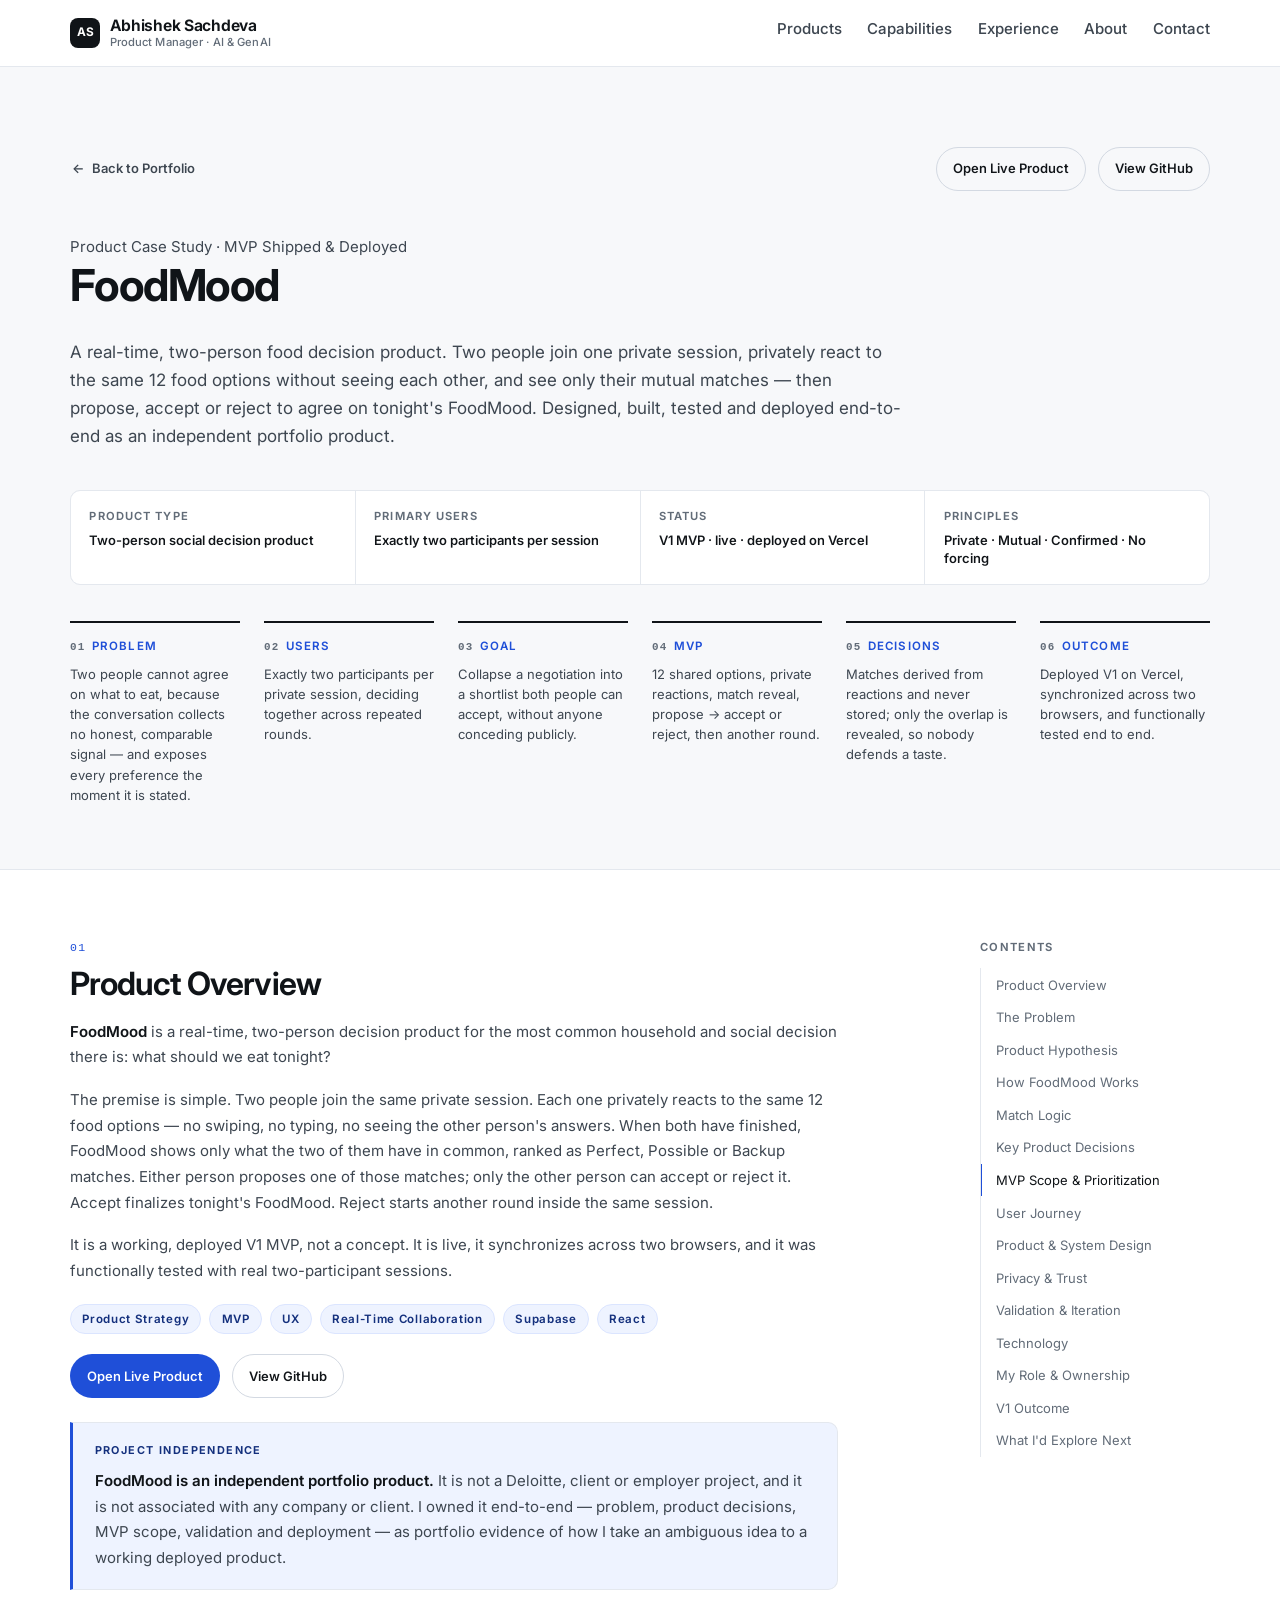
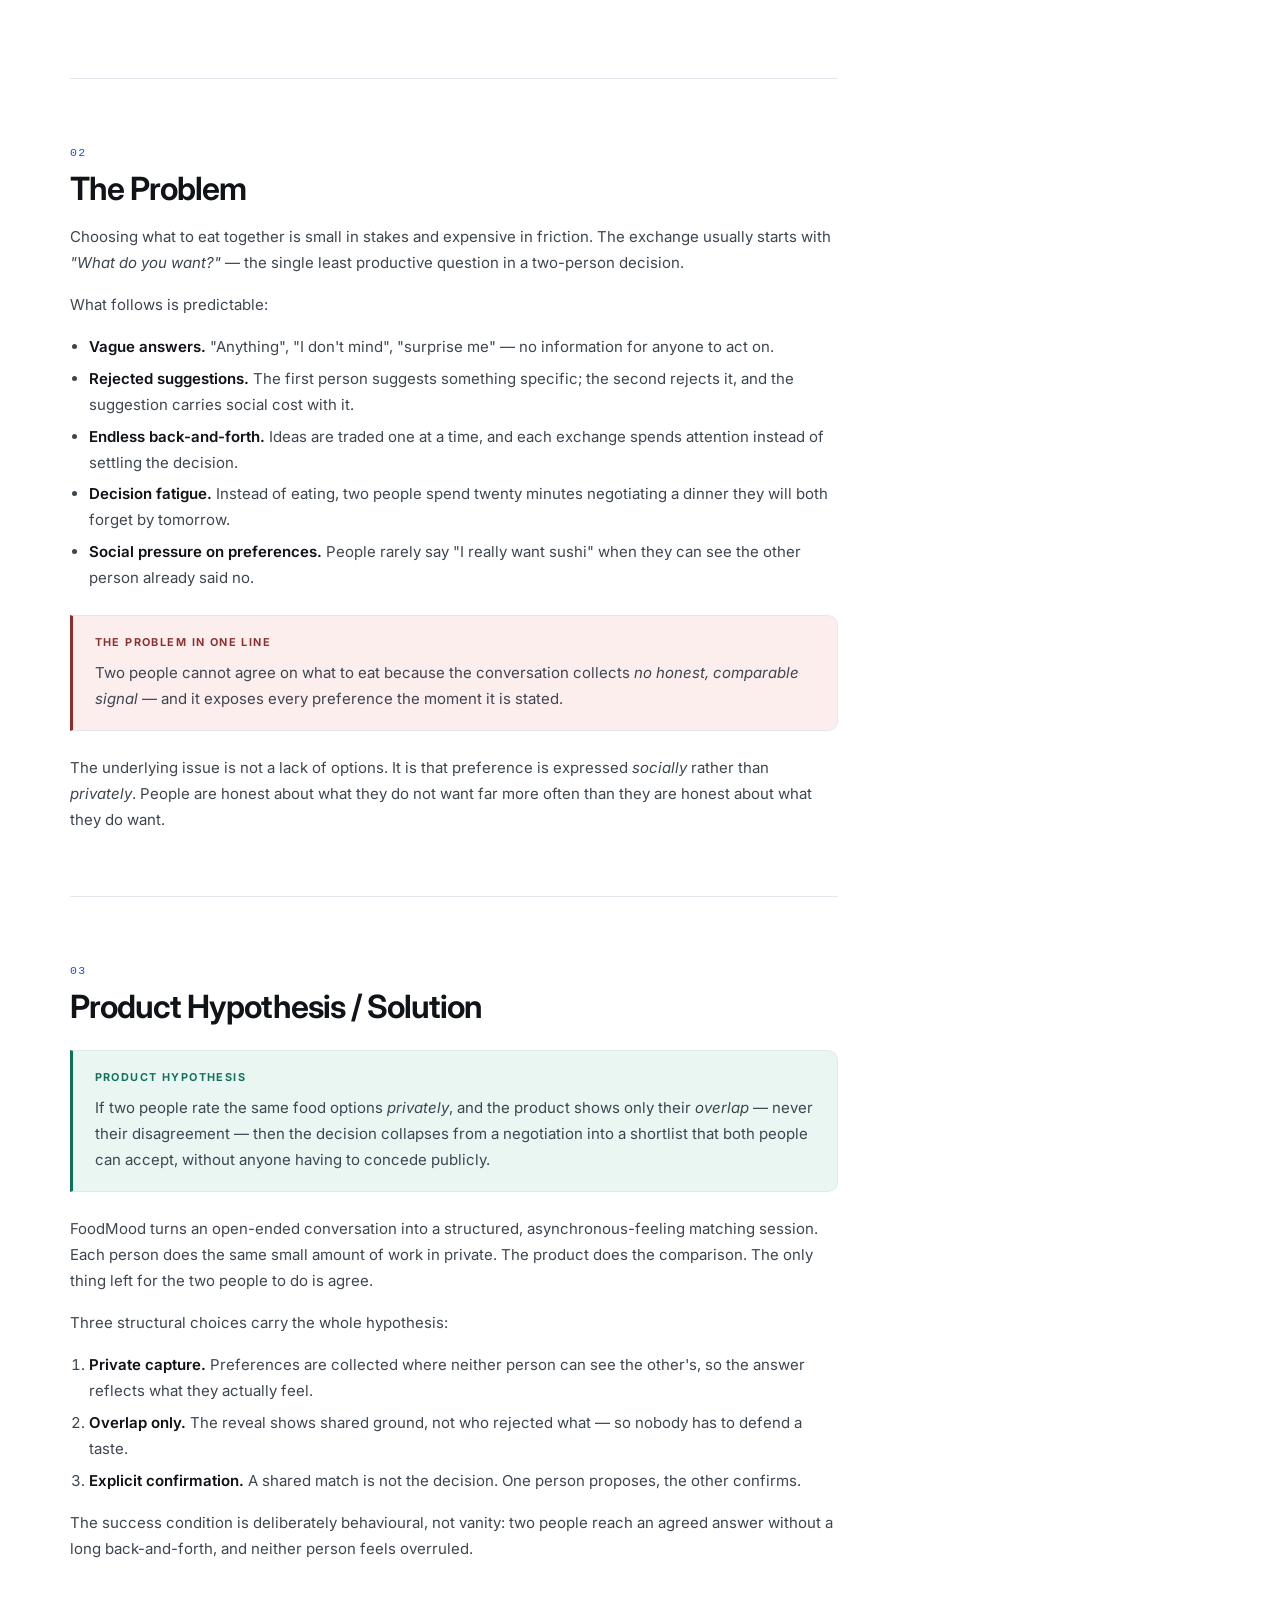
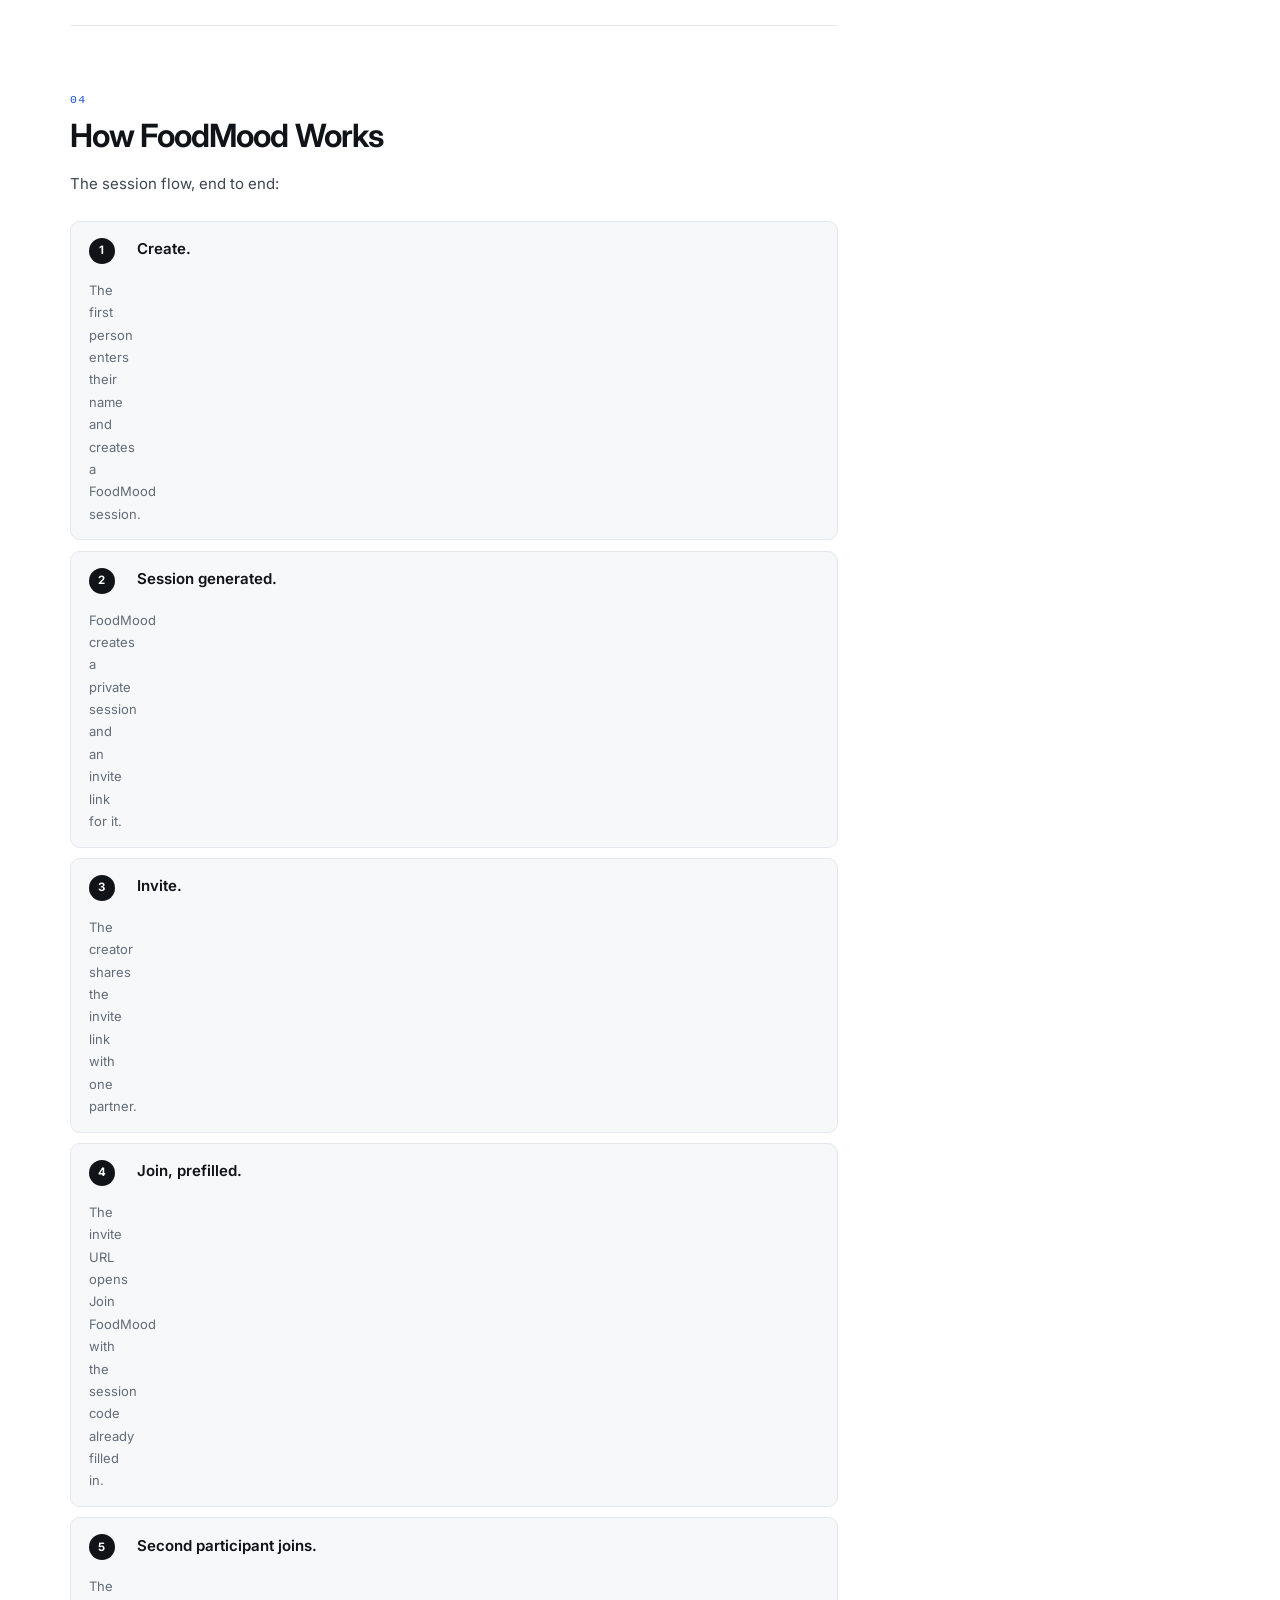
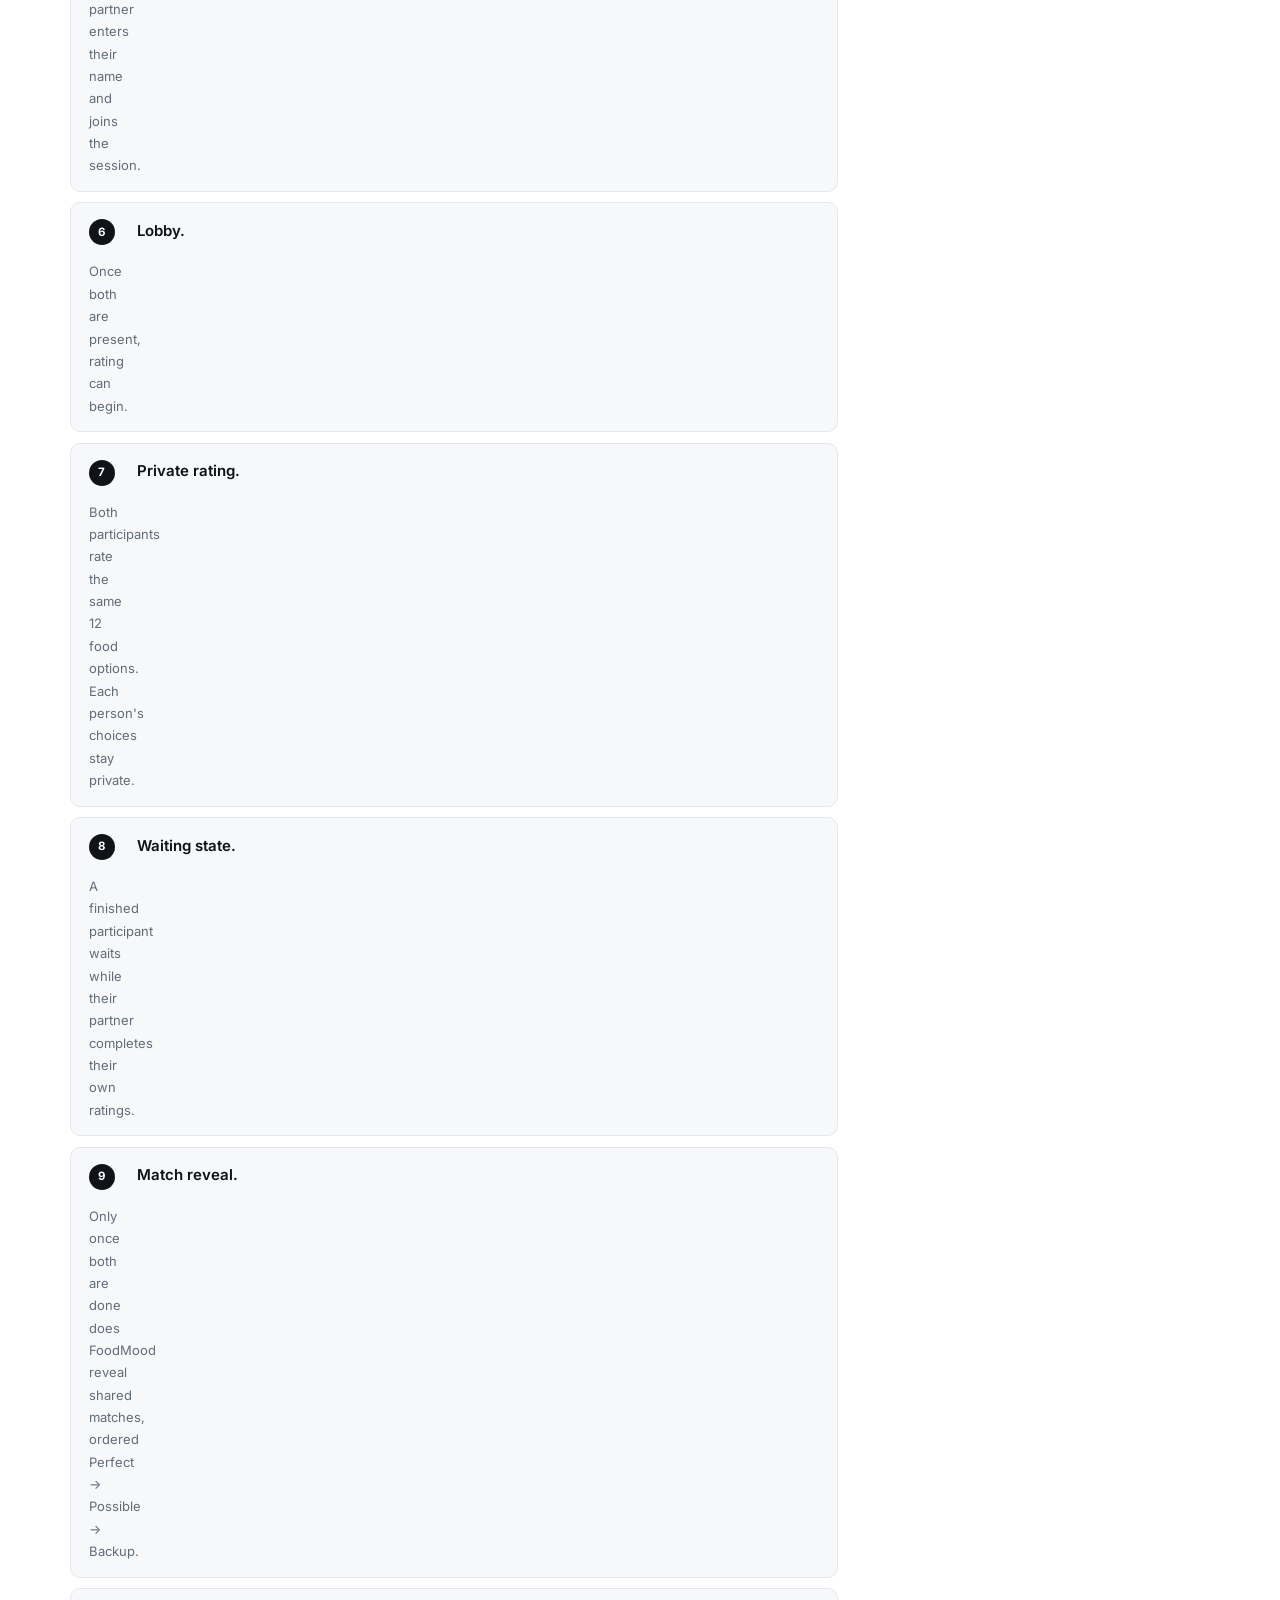
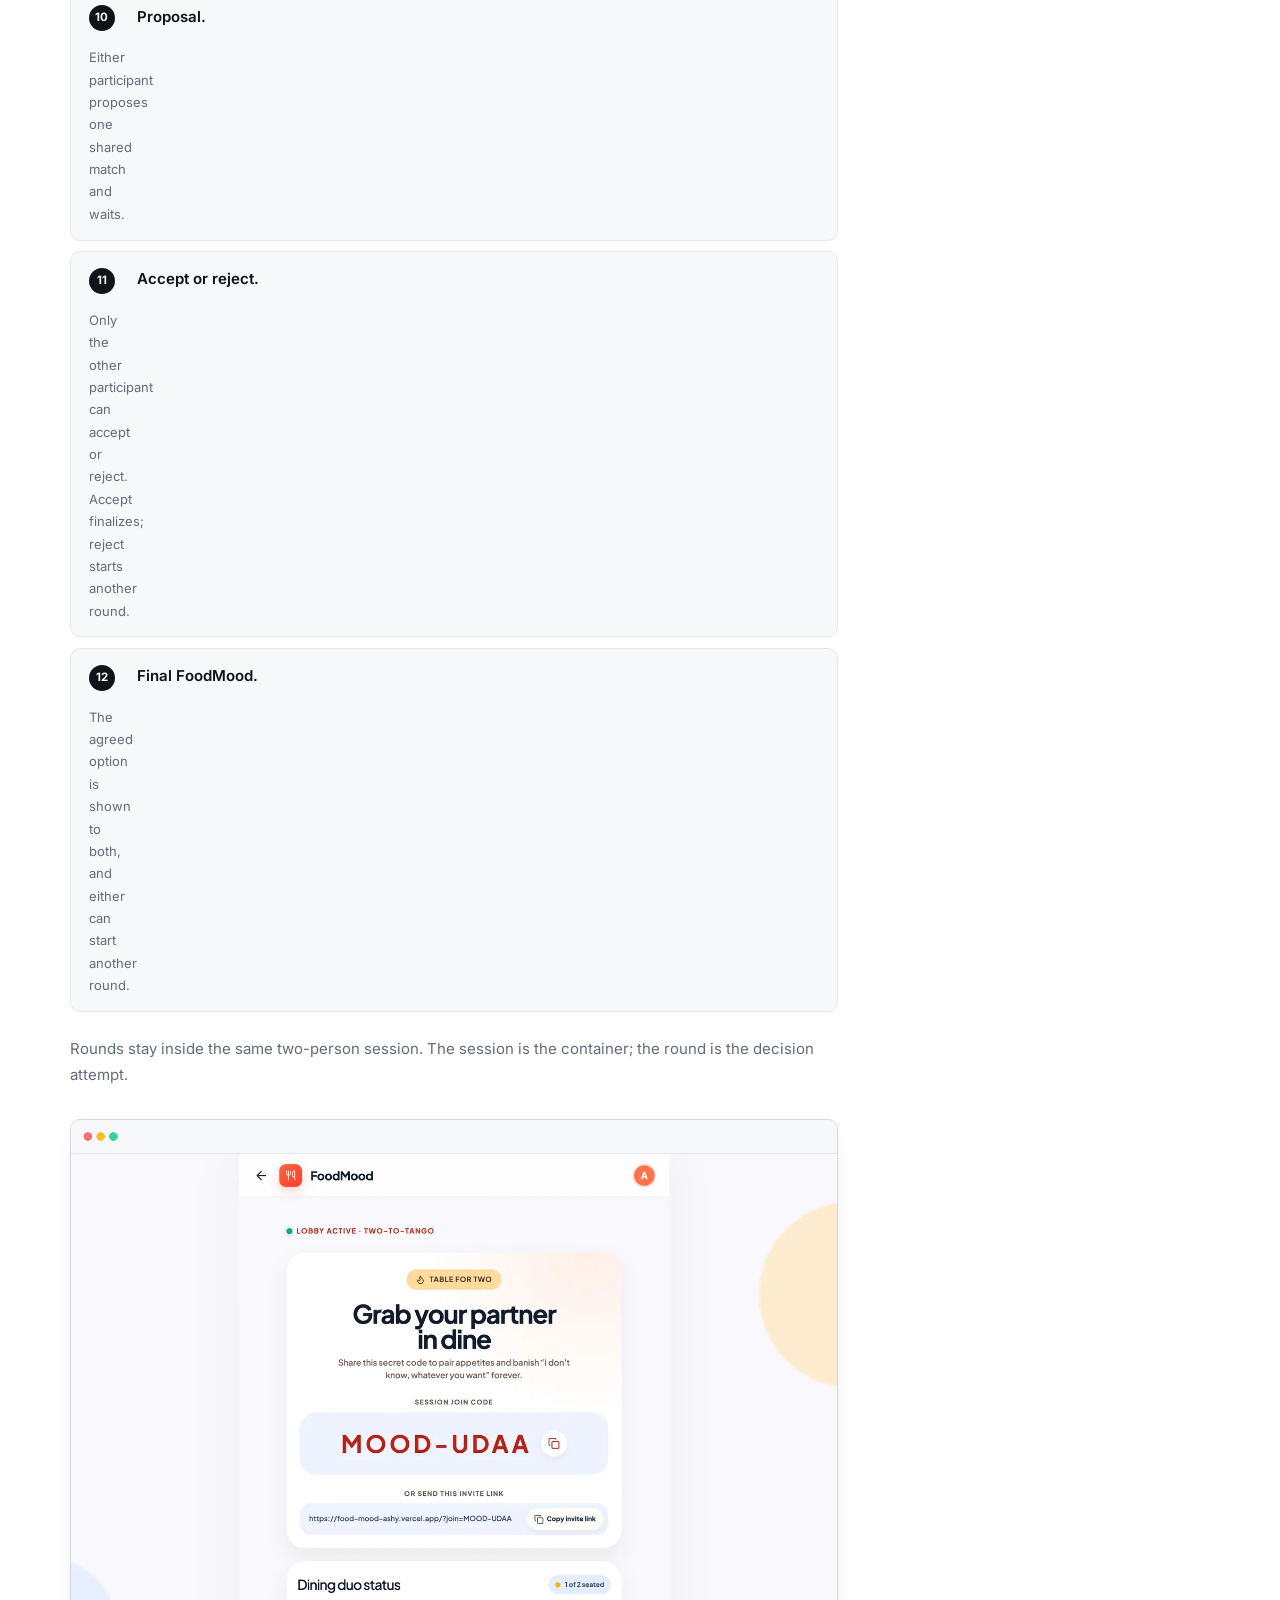
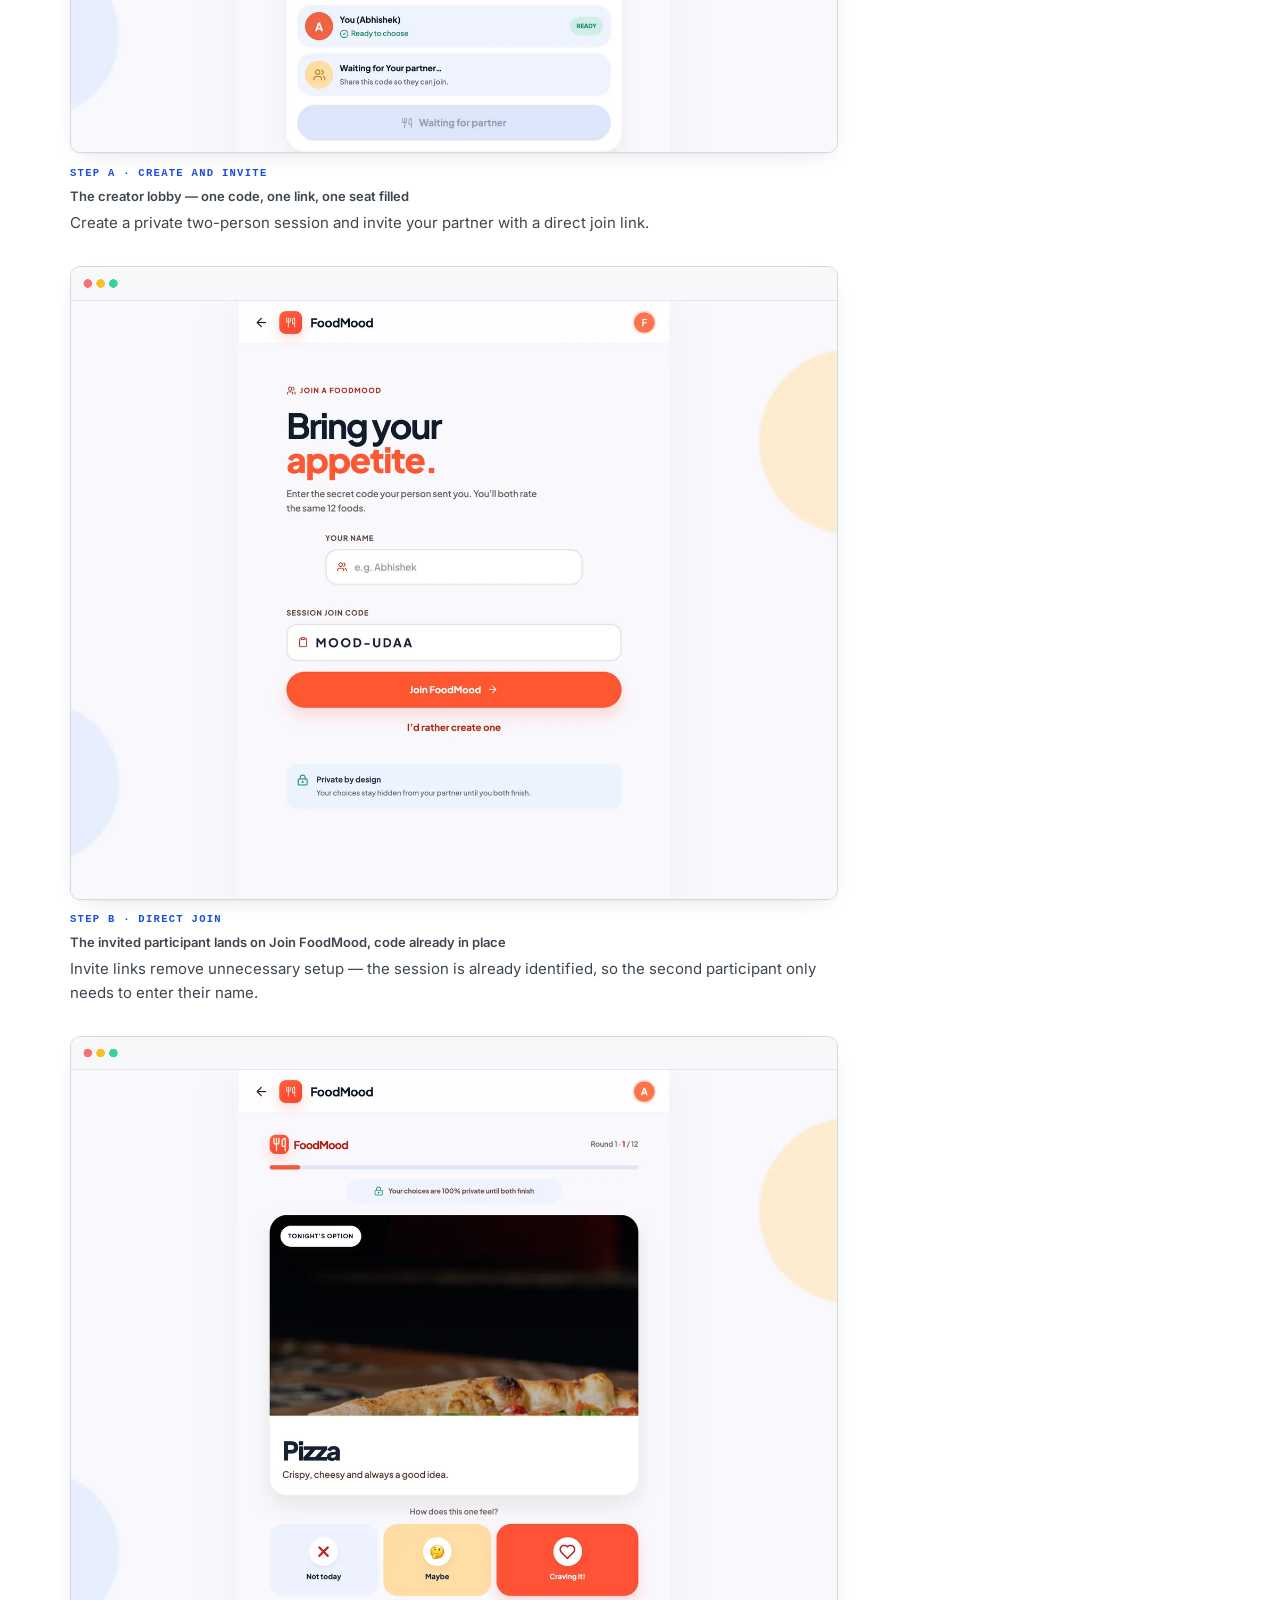
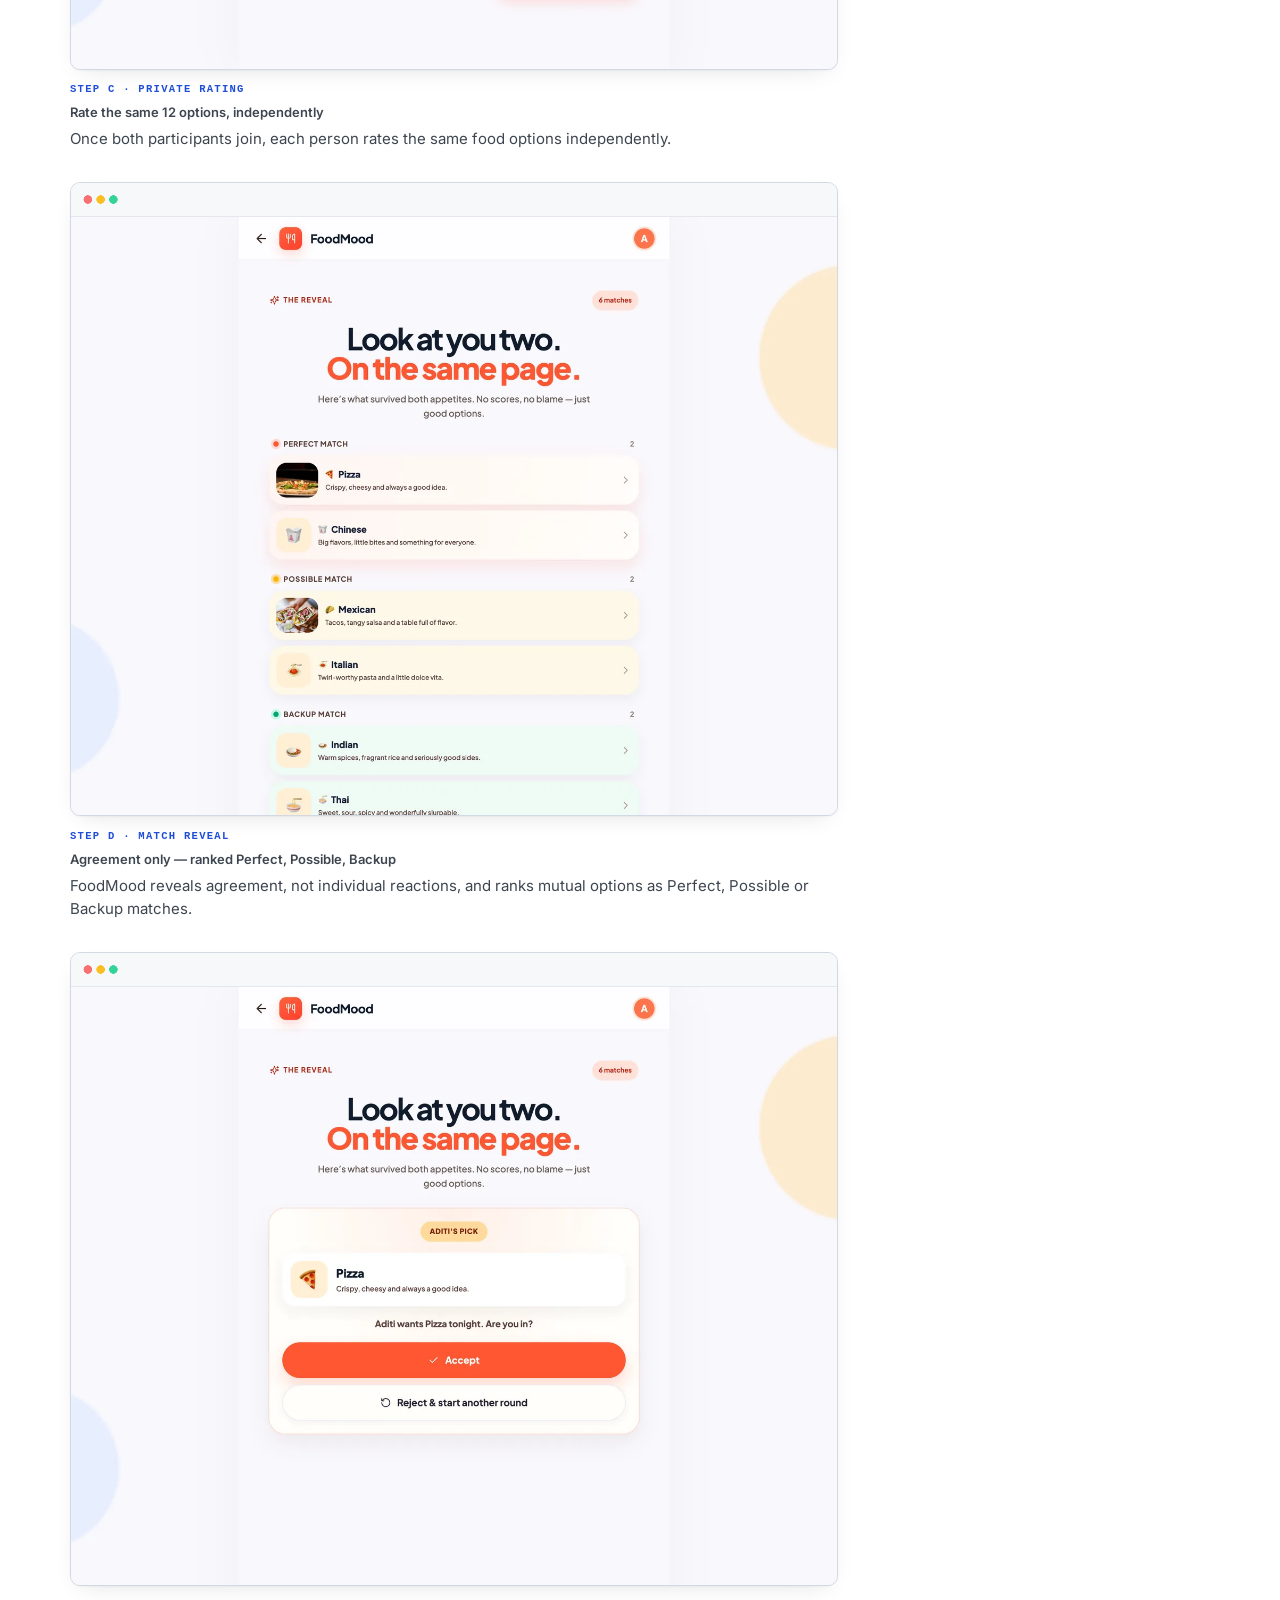
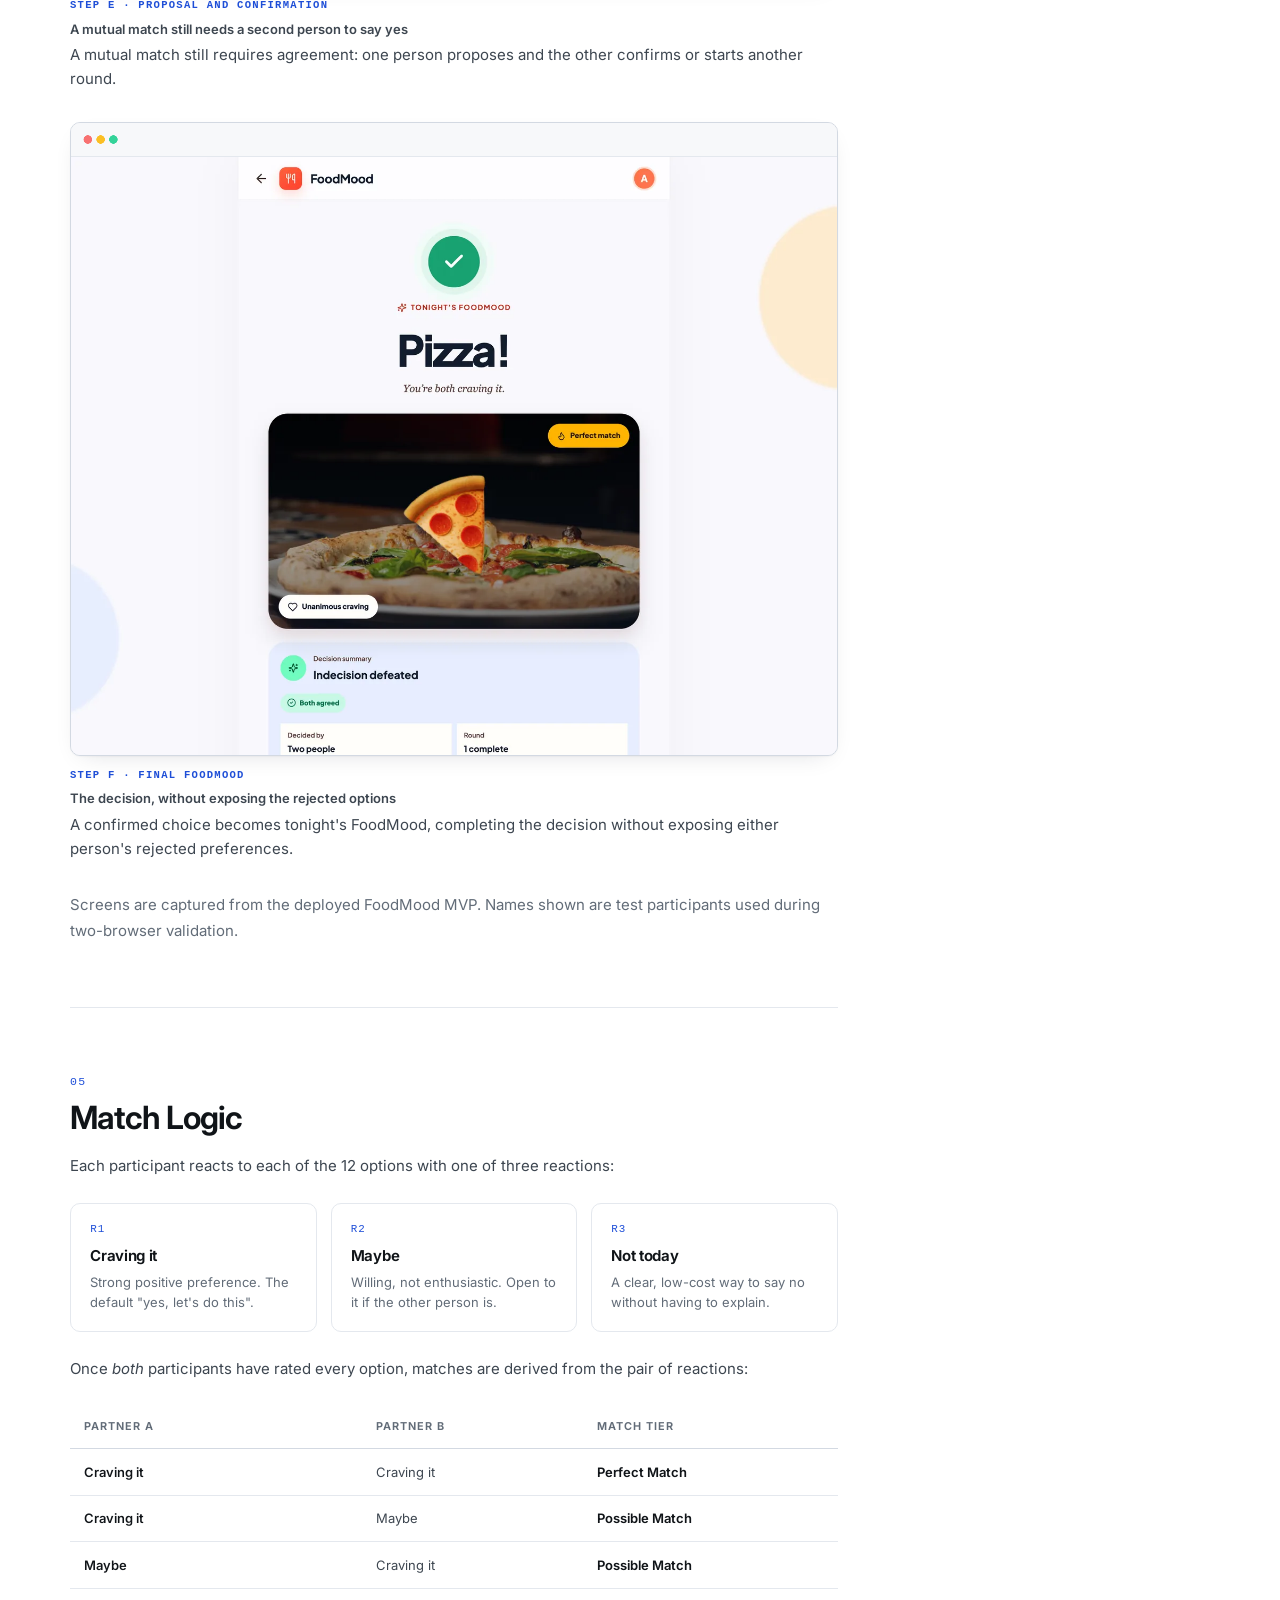
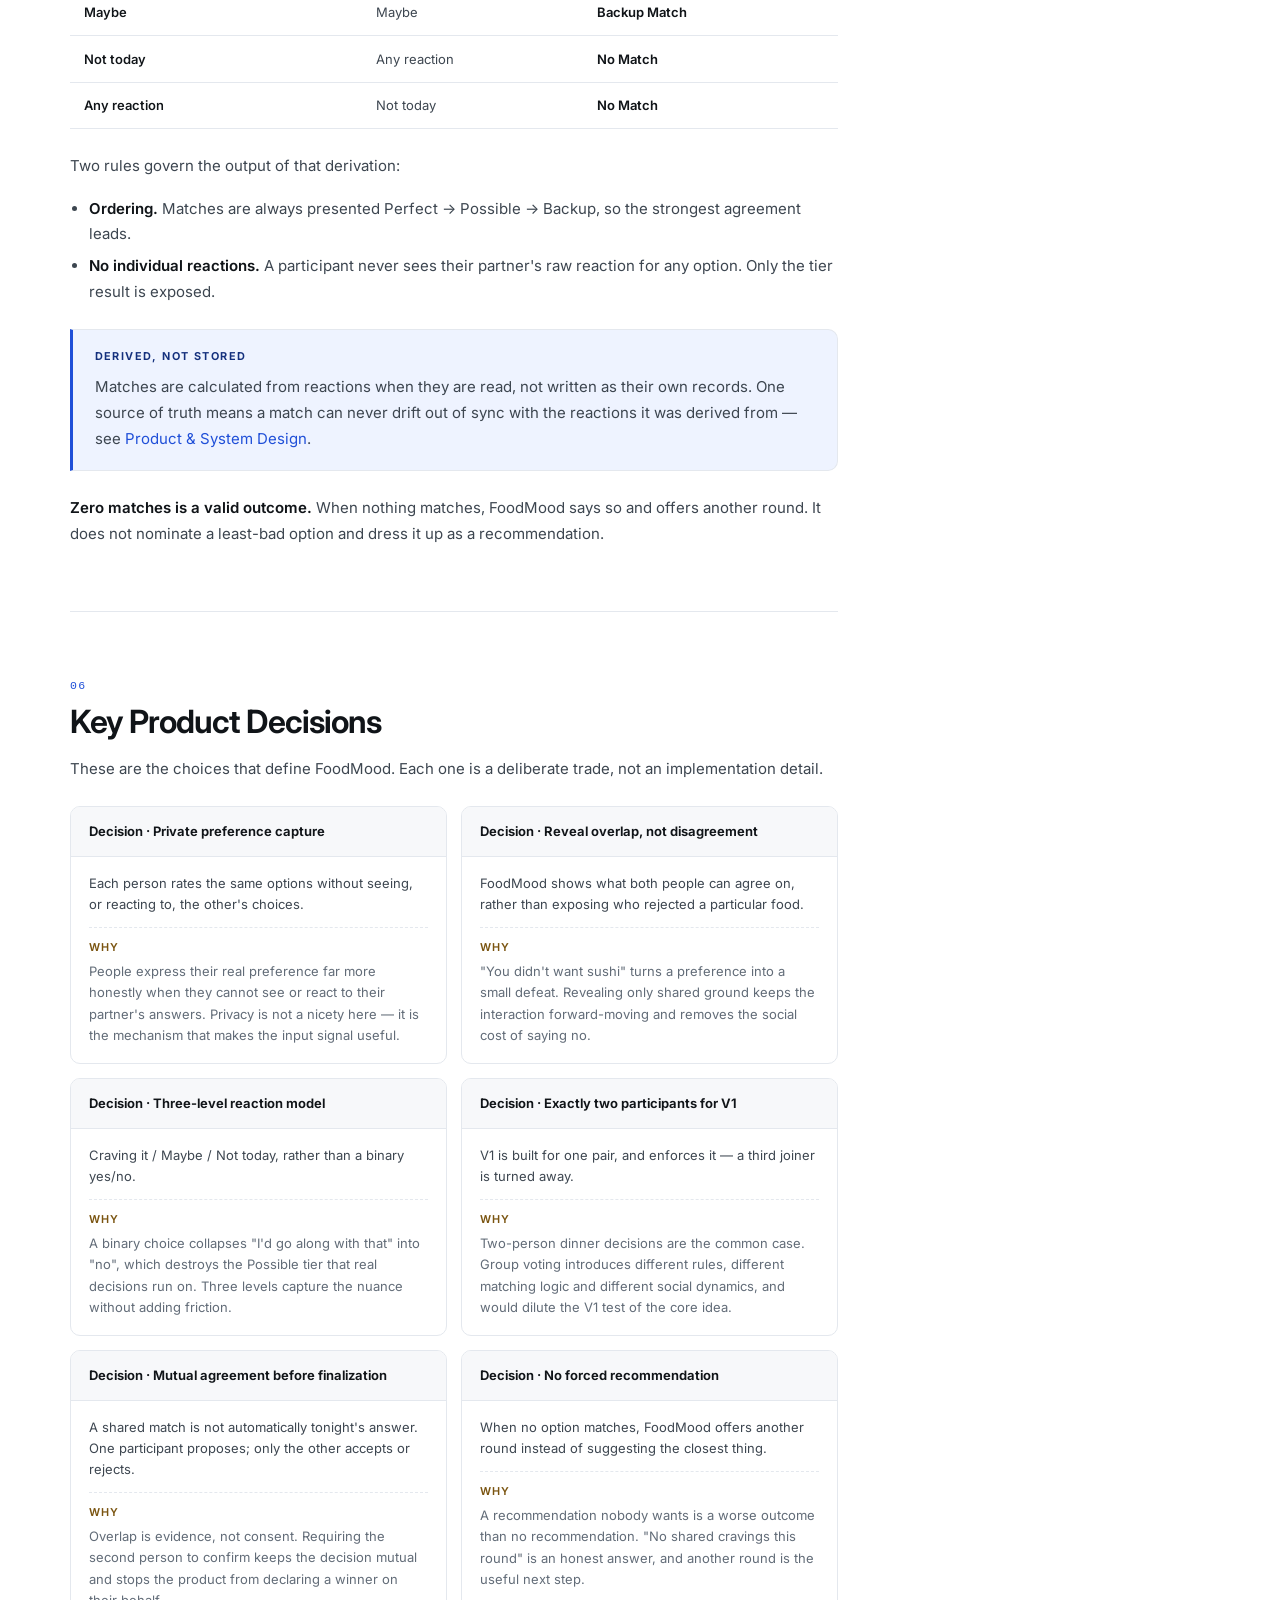
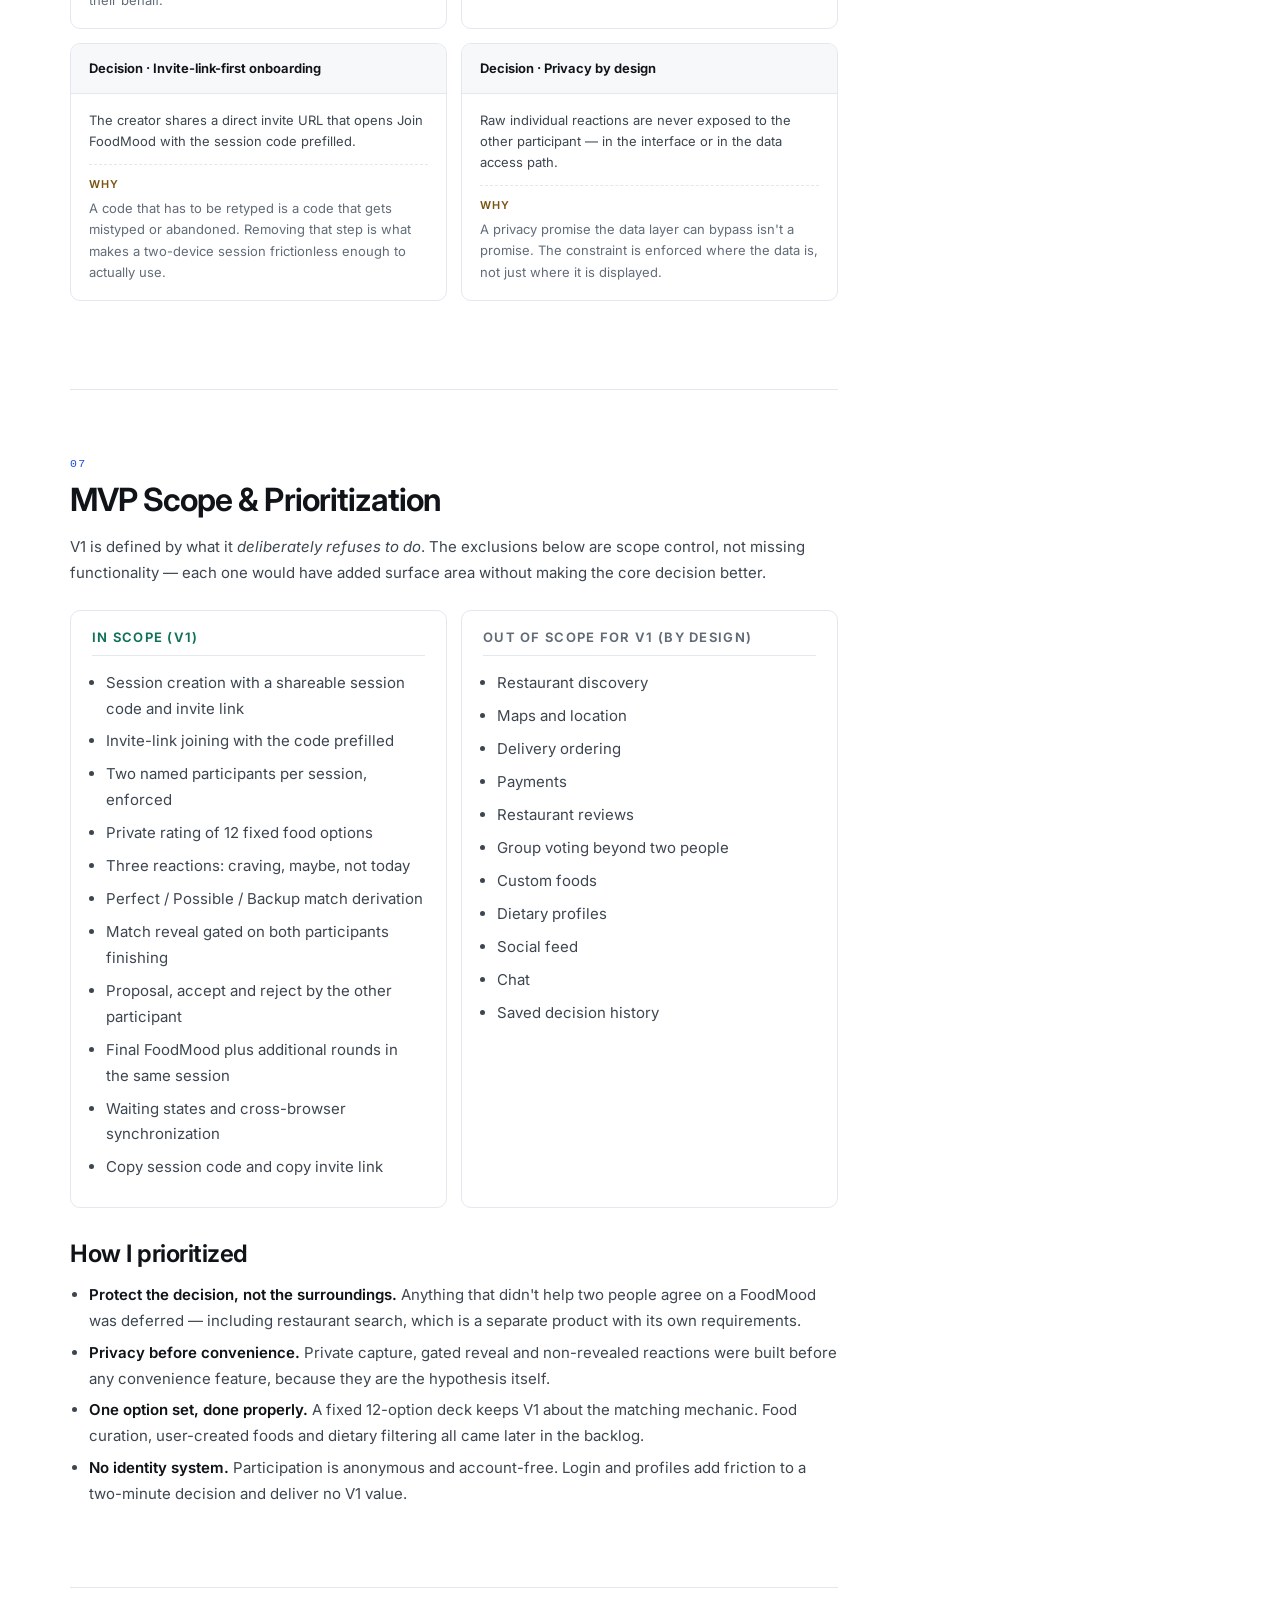
==== commit 80df02b3: "Ship resume, drop LinkedIn, add About section for V1 Resume - Add the final PDF at assets/Abhishek_S" ====
--- a/case-study-foodmood.html
+++ b/case-study-foodmood.html
@@ -65,6 +65,7 @@
         <li><a href="index.html#products">Products</a></li>
         <li><a href="index.html#capabilities">Capabilities</a></li>
         <li><a href="index.html#experience">Experience</a></li>
+        <li><a href="index.html#about">About</a></li>
         <li><a href="index.html#contact">Contact</a></li>
       </ul>
     </nav>
@@ -1069,6 +1070,7 @@
       <nav class="footer-nav" aria-label="Footer">
         <a href="index.html#capabilities">Capabilities</a>
         <a href="index.html#experience">Experience</a>
+        <a href="index.html#about">About</a>
         <a href="index.html#products">AI Products</a>
         <a href="case-study-foodmood.html" aria-current="page">FoodMood Case Study</a>
         <a href="index.html#contact">Contact</a>
--- a/css/styles.css
+++ b/css/styles.css
@@ -1460,6 +1460,8 @@
   display: inline-flex;
   align-items: center;
   gap: 0.45rem;
+  min-height: 32px;
+  padding: 0 0.15rem;
   font-size: var(--step--1);
   font-weight: 580;
   color: var(--ink-soft);
@@ -1557,7 +1559,8 @@
 
 .cs-toc a {
   display: block;
-  padding: 0.32rem 0 0.32rem 0.9rem;
+  min-height: 32px;
+  padding: 0.45rem 0 0.45rem 0.9rem;
   color: var(--ink-mute);
   border-left: 2px solid transparent;
   margin-left: -1px;
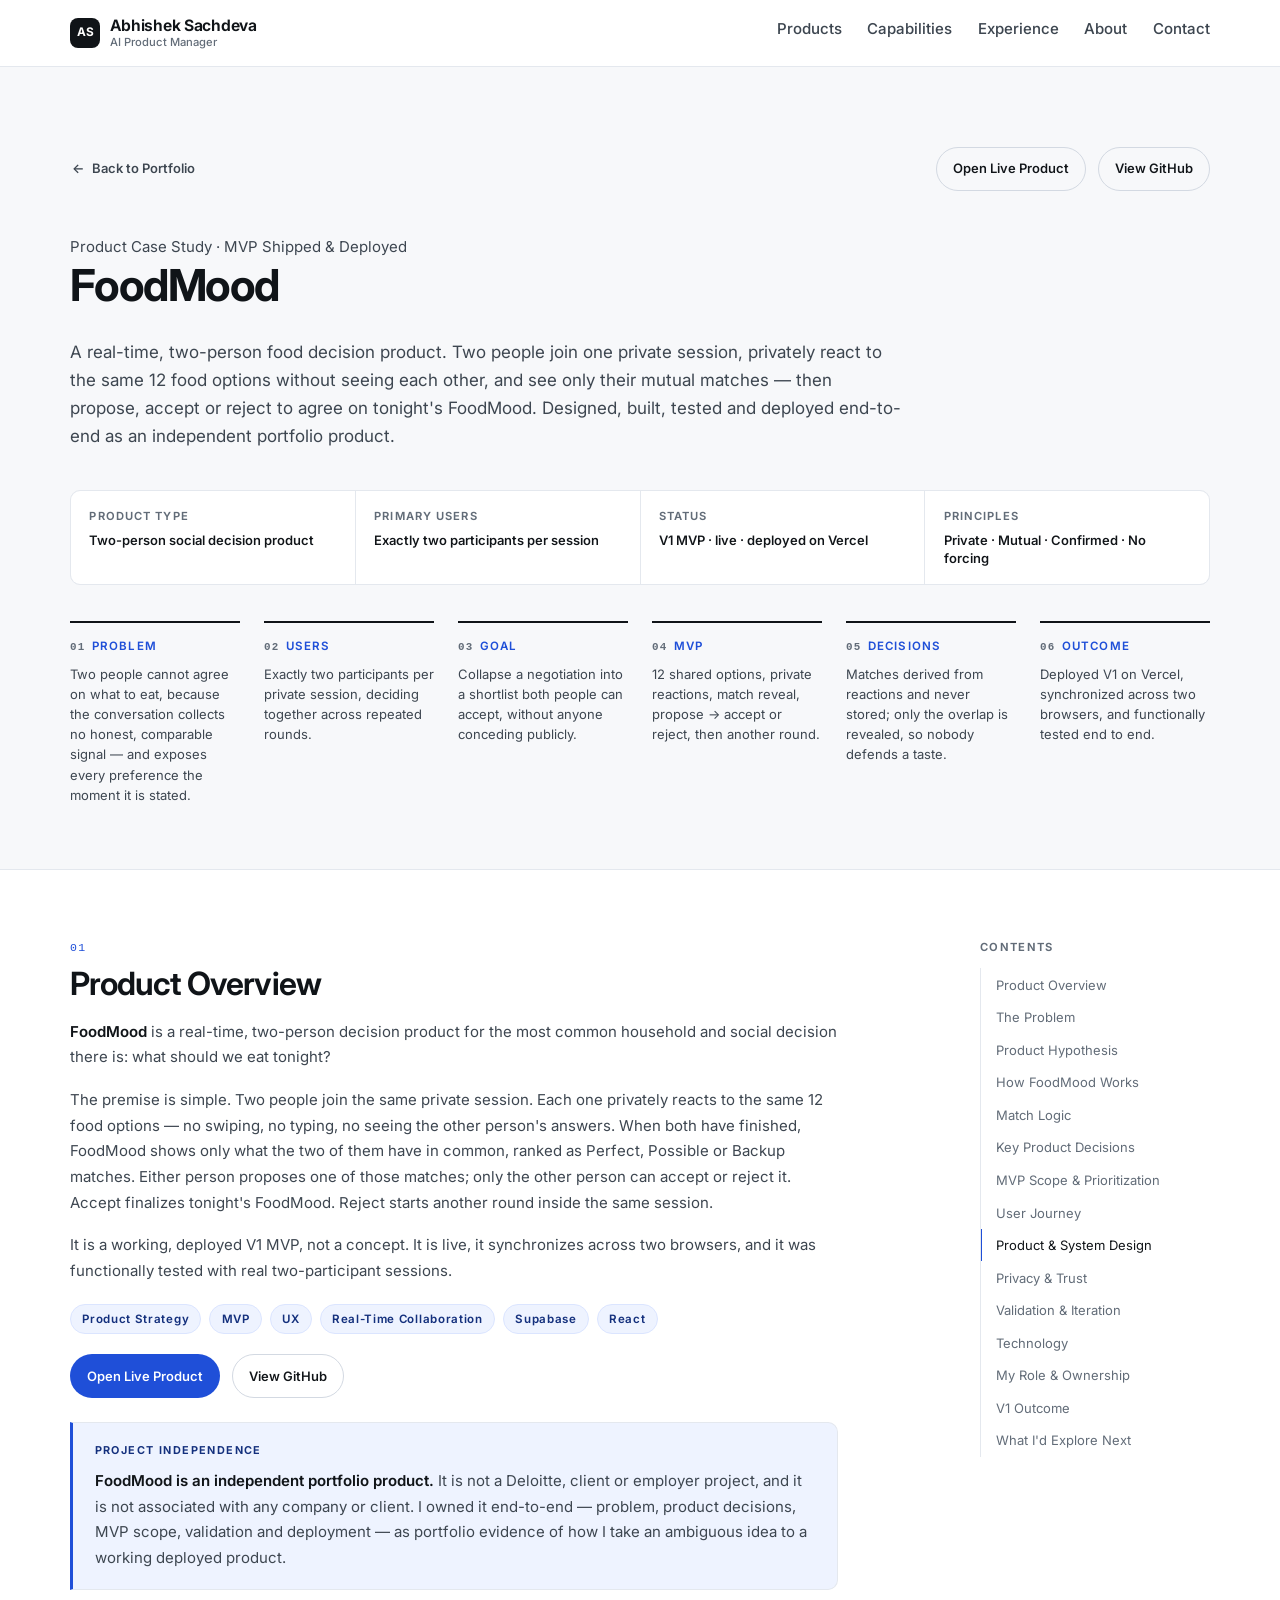
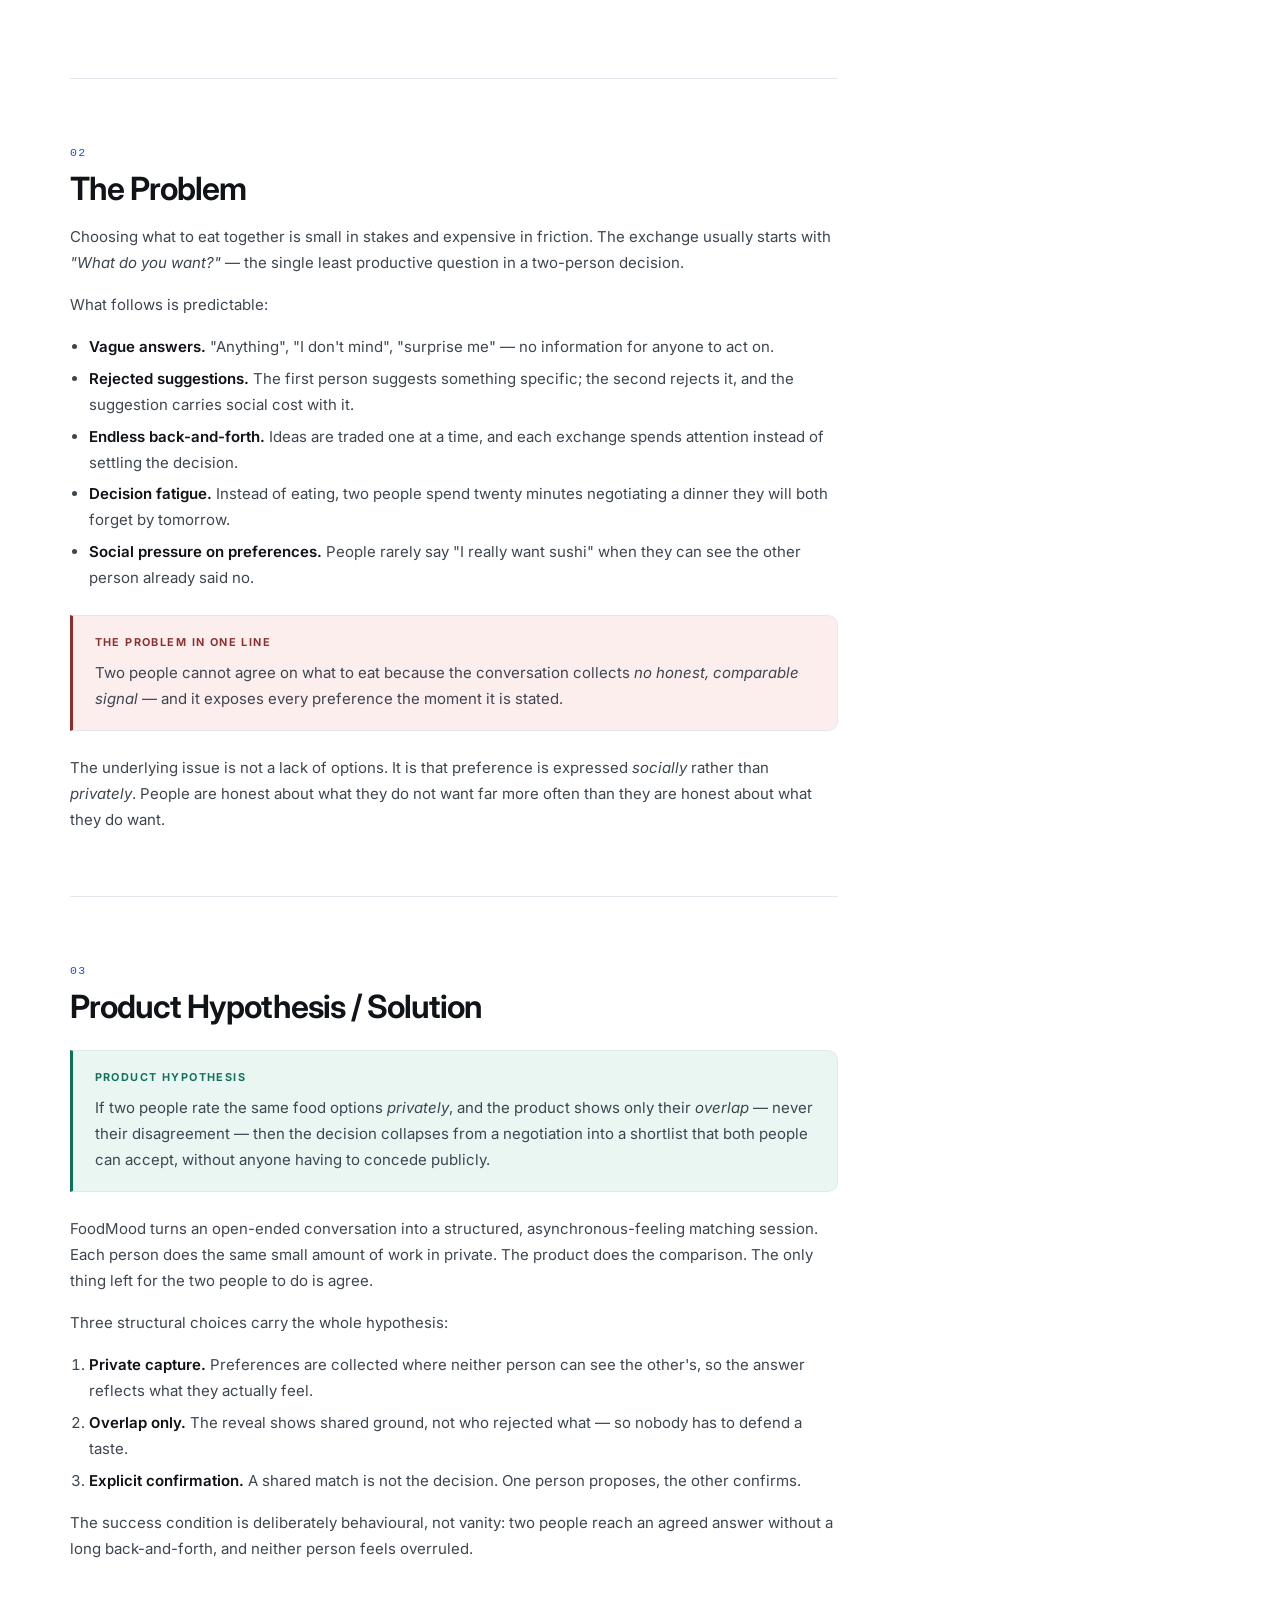
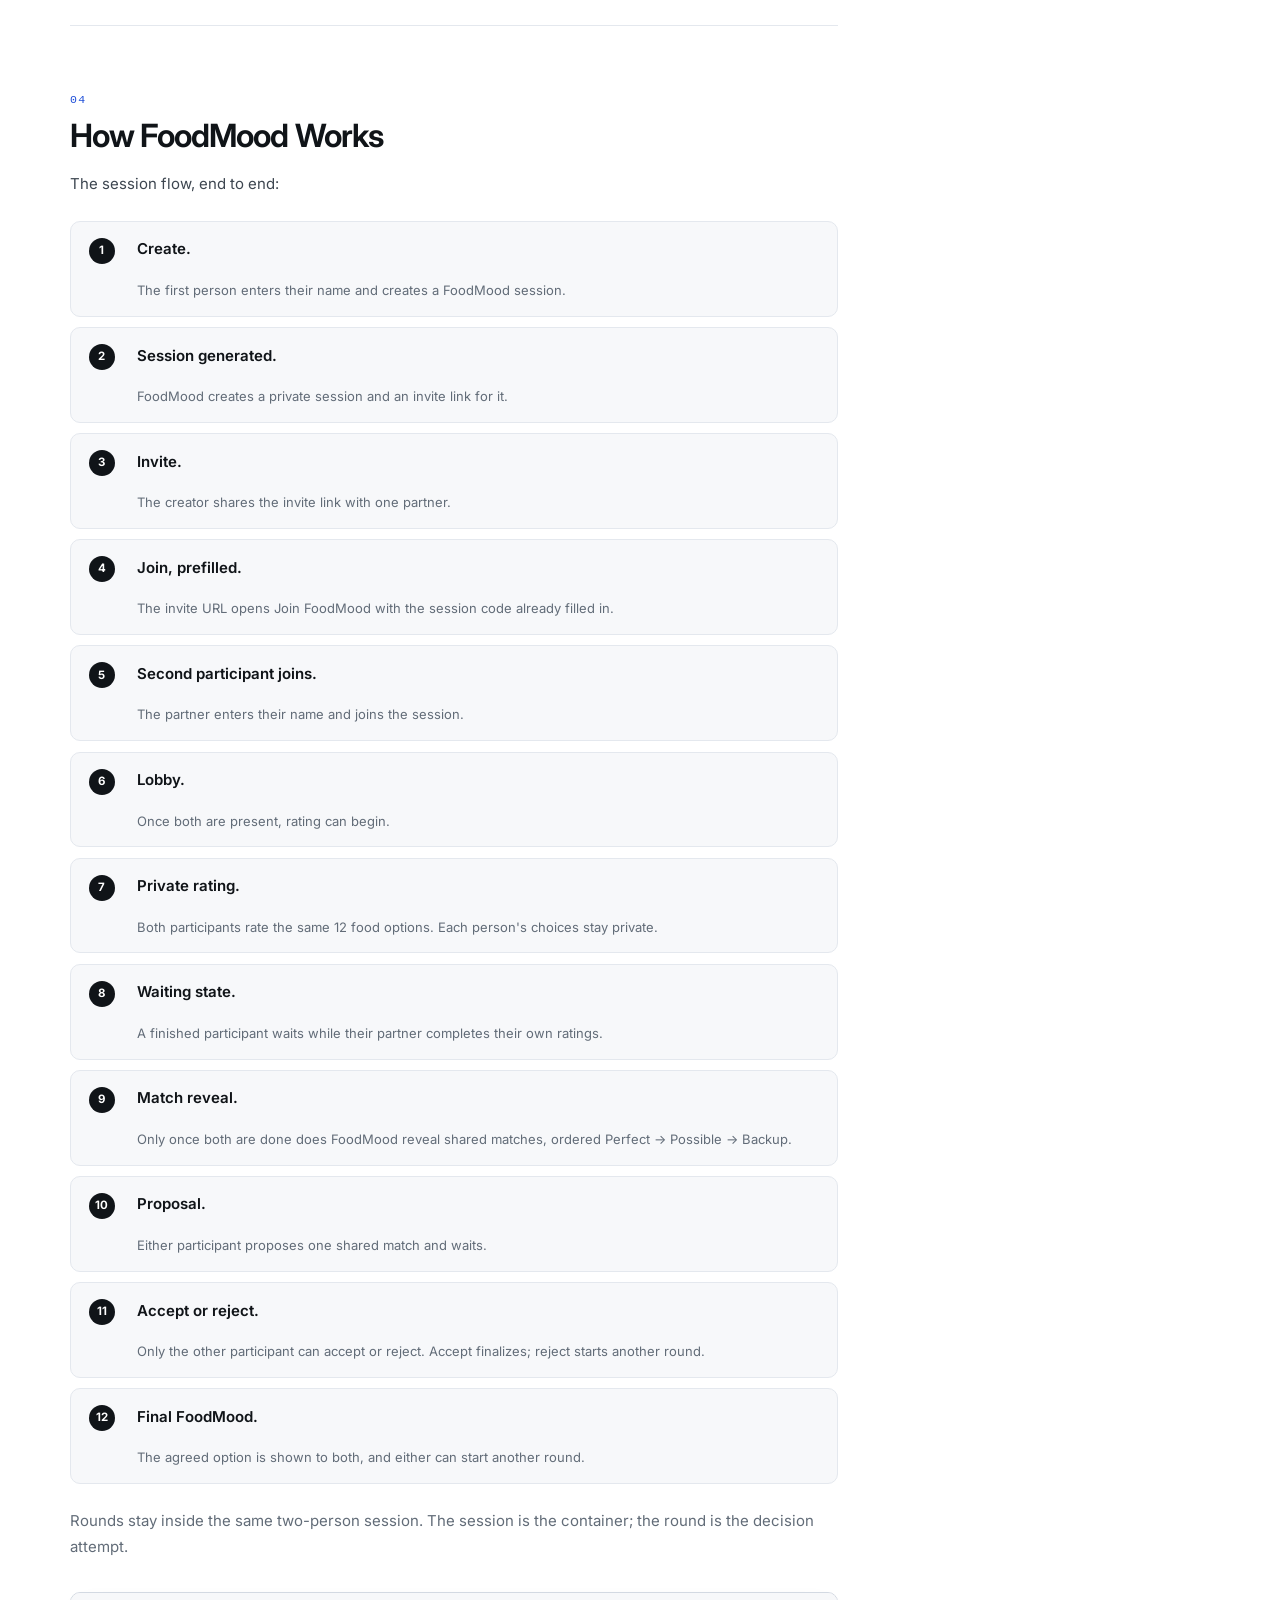
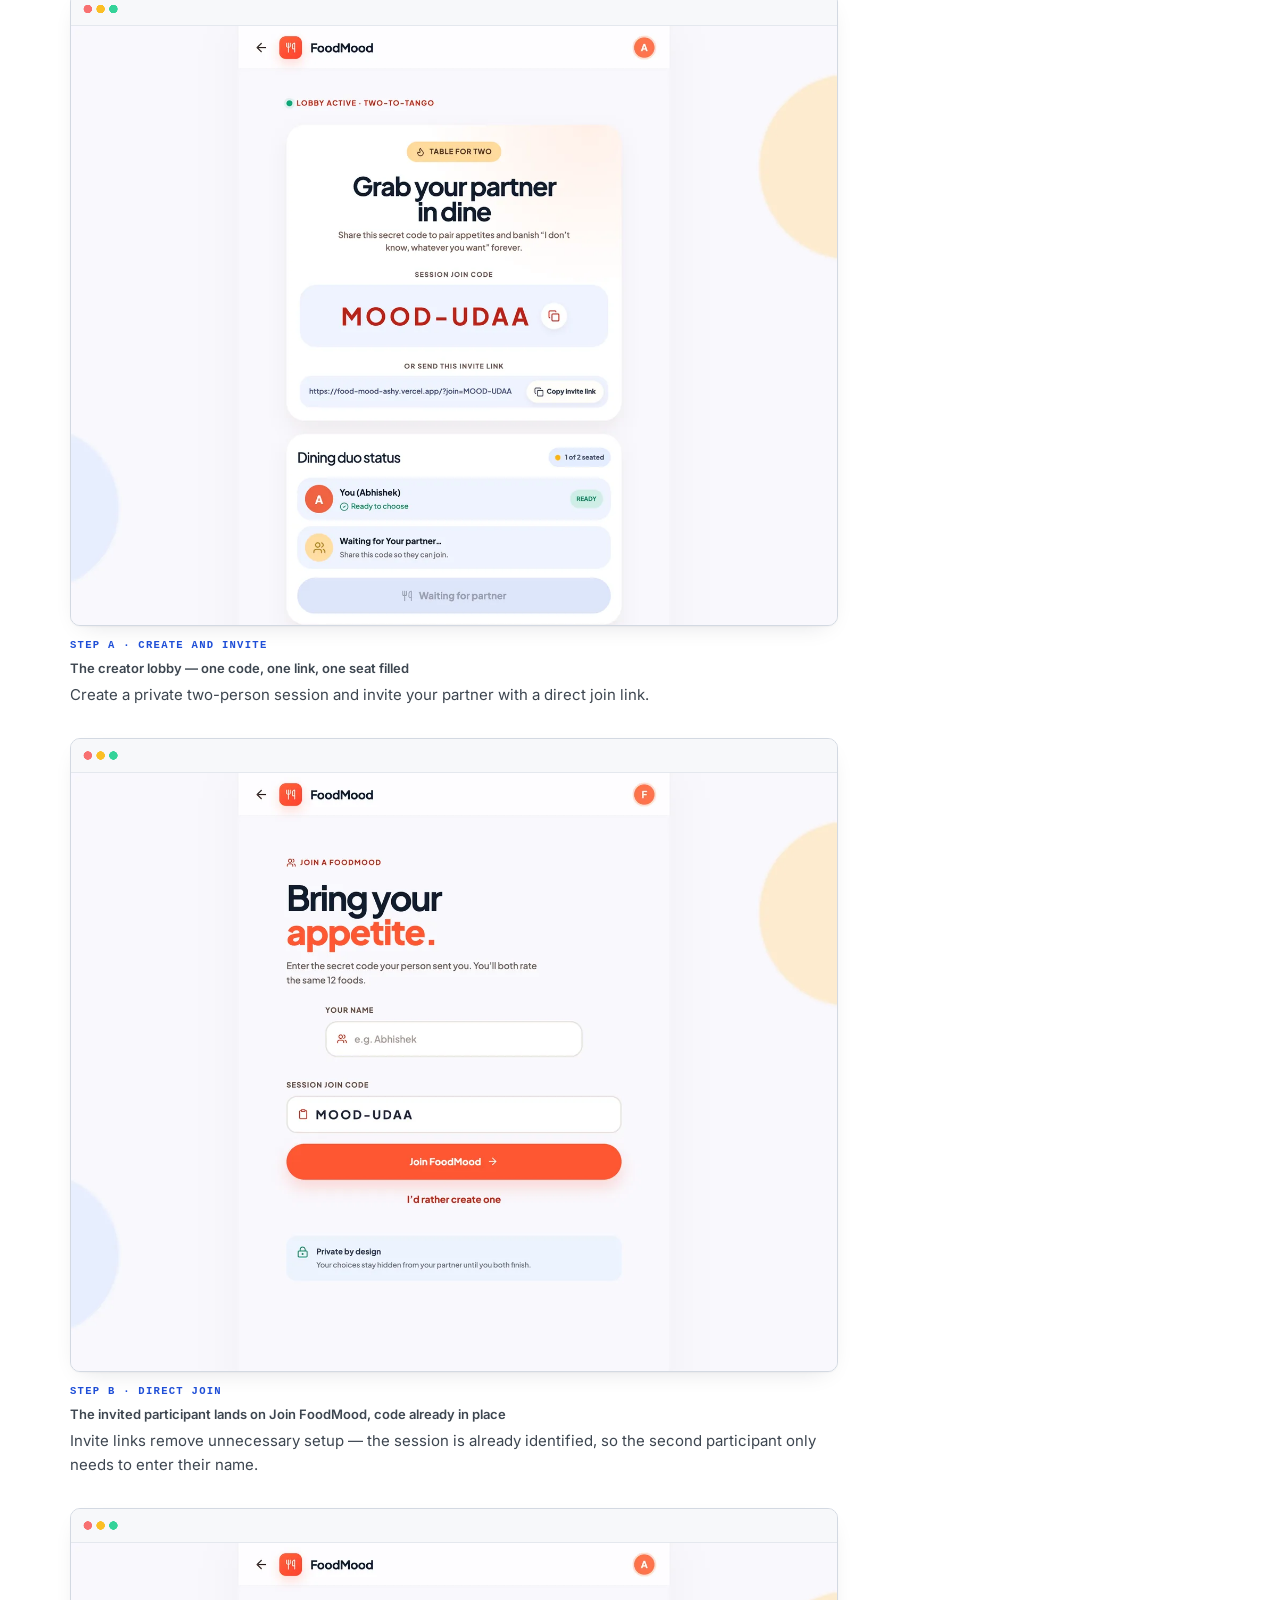
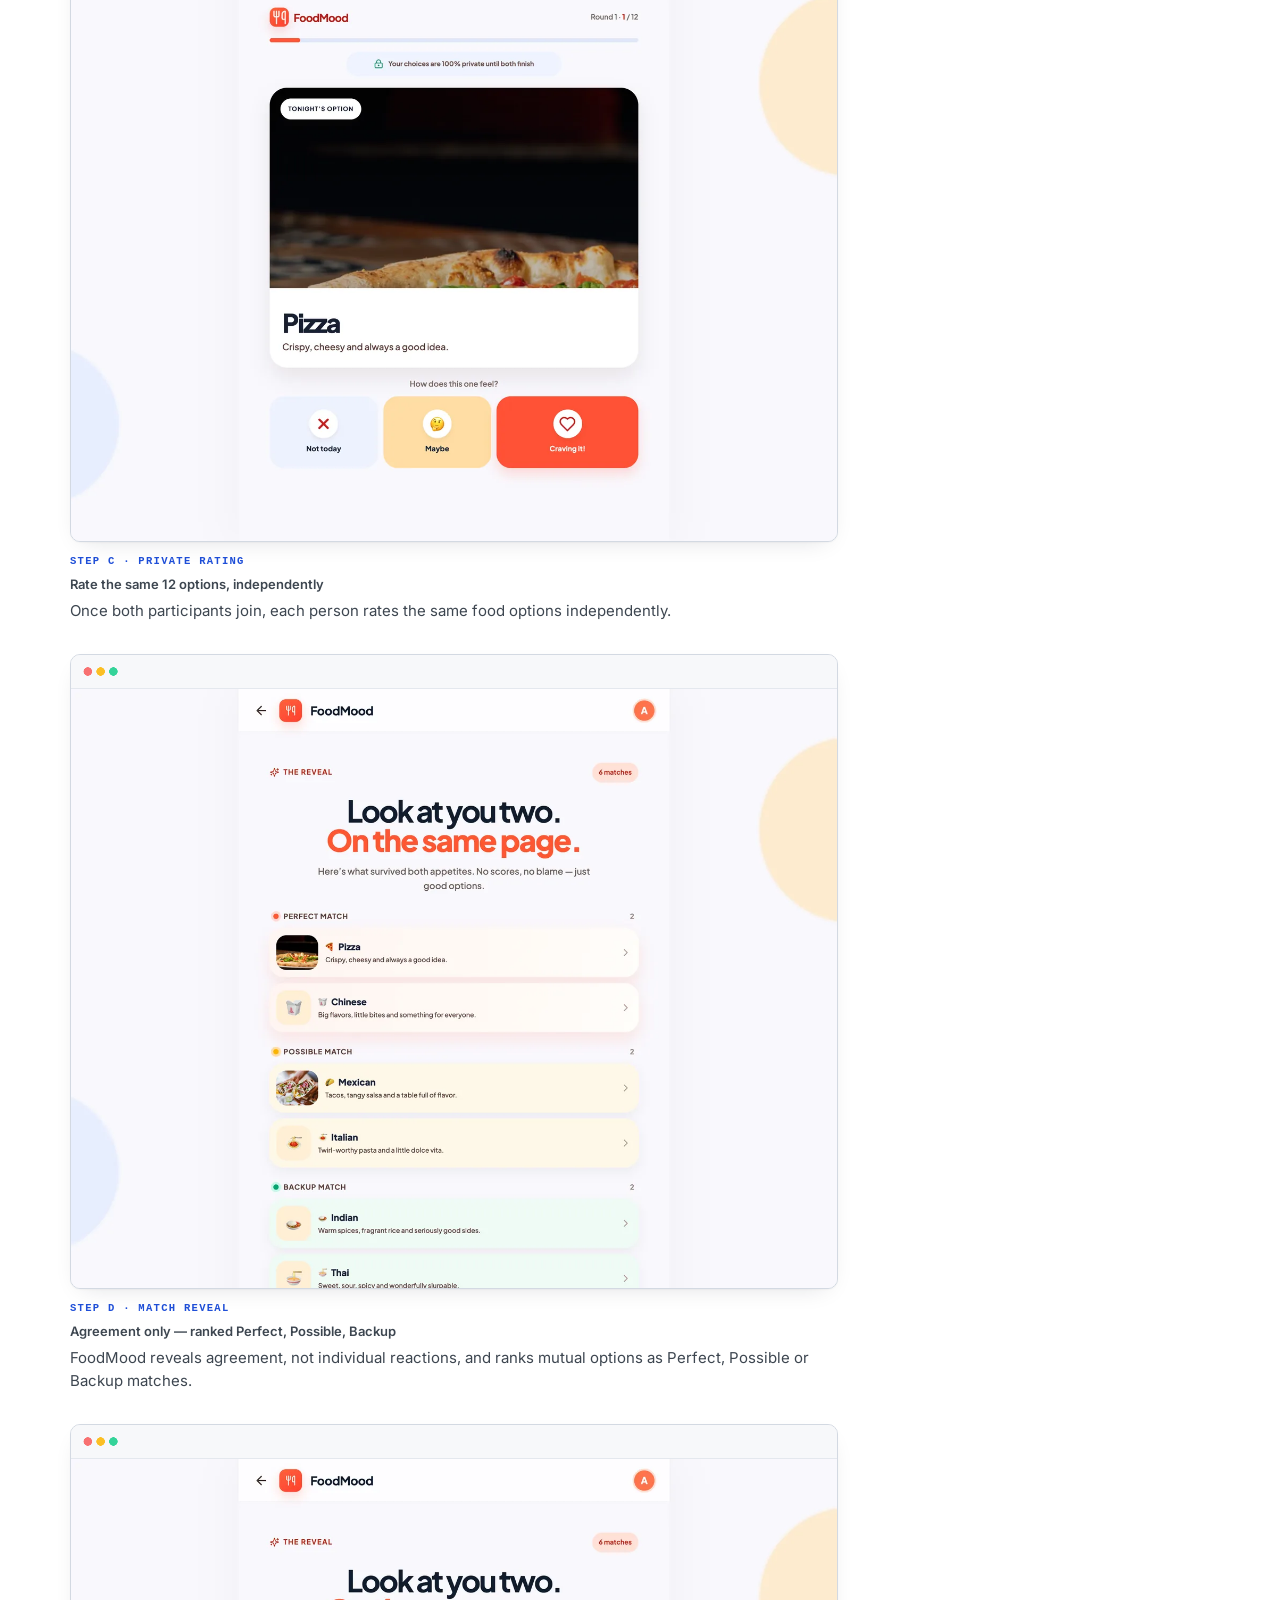
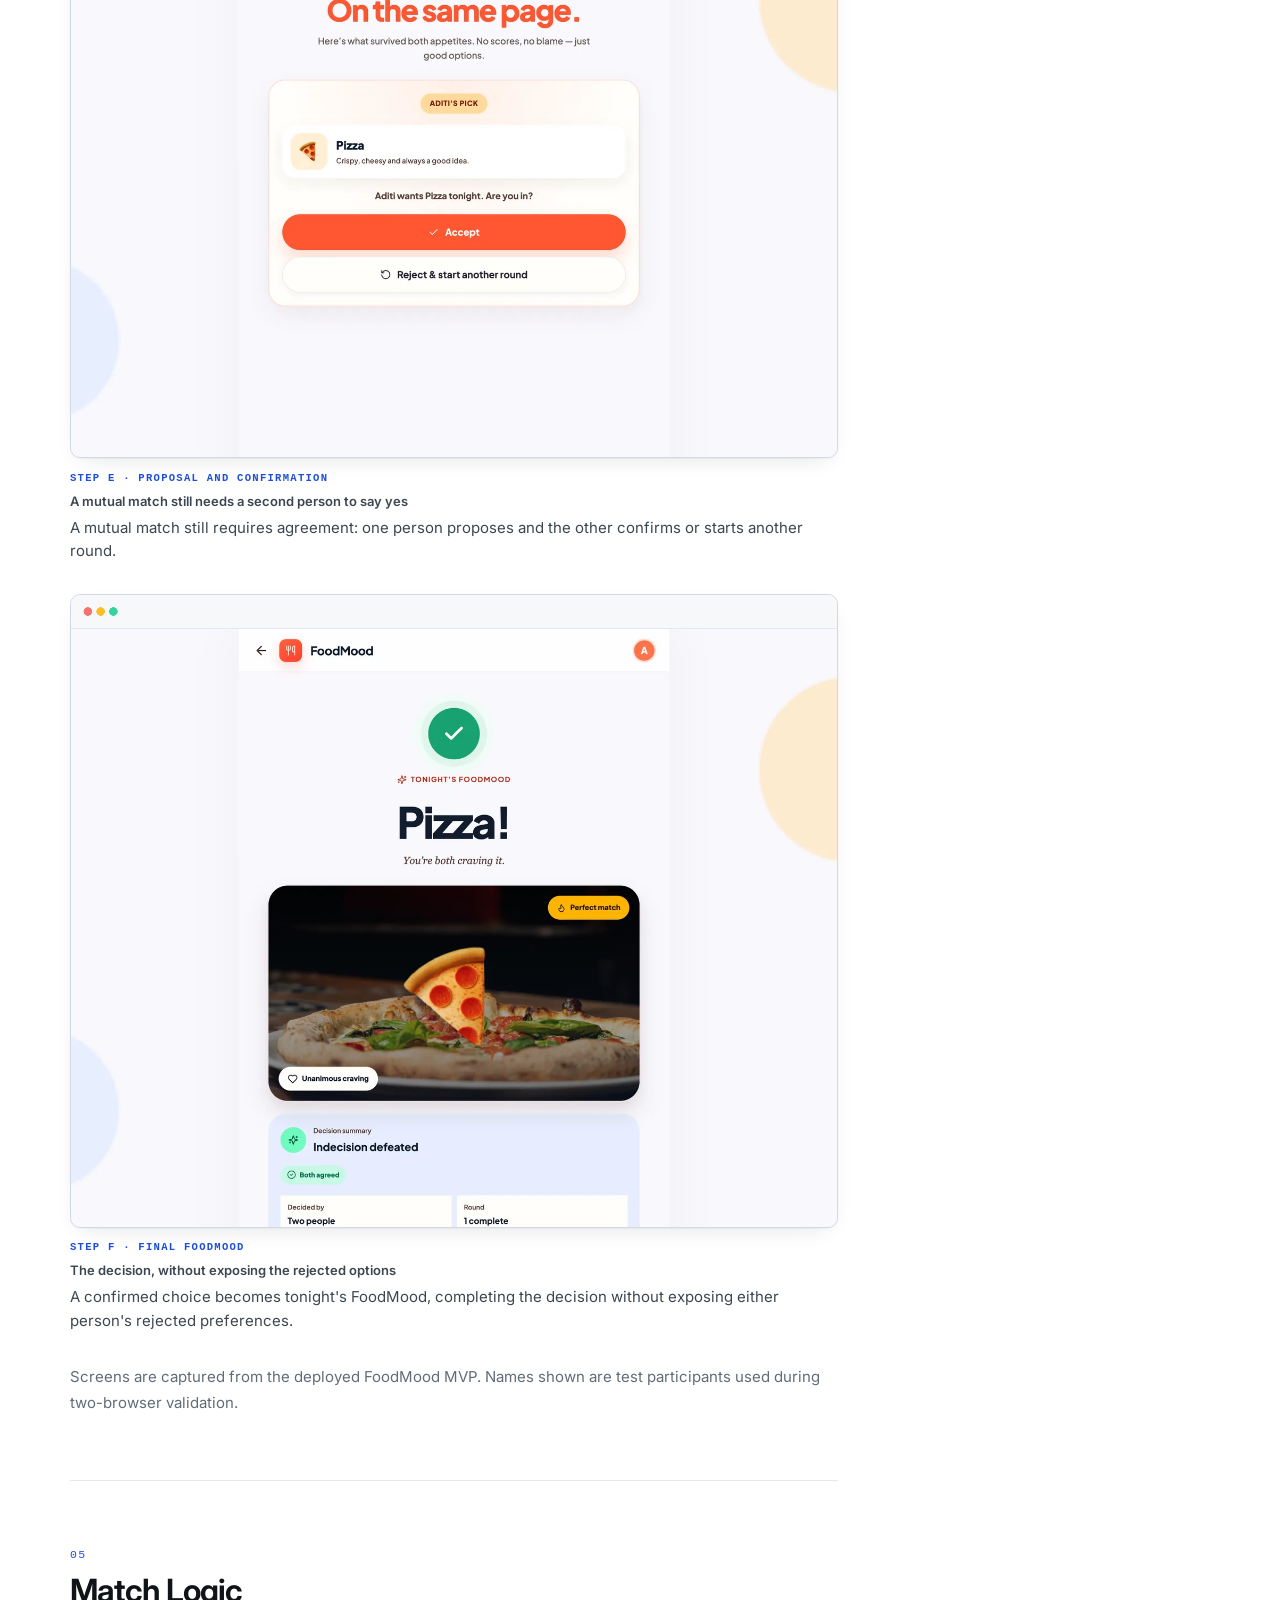
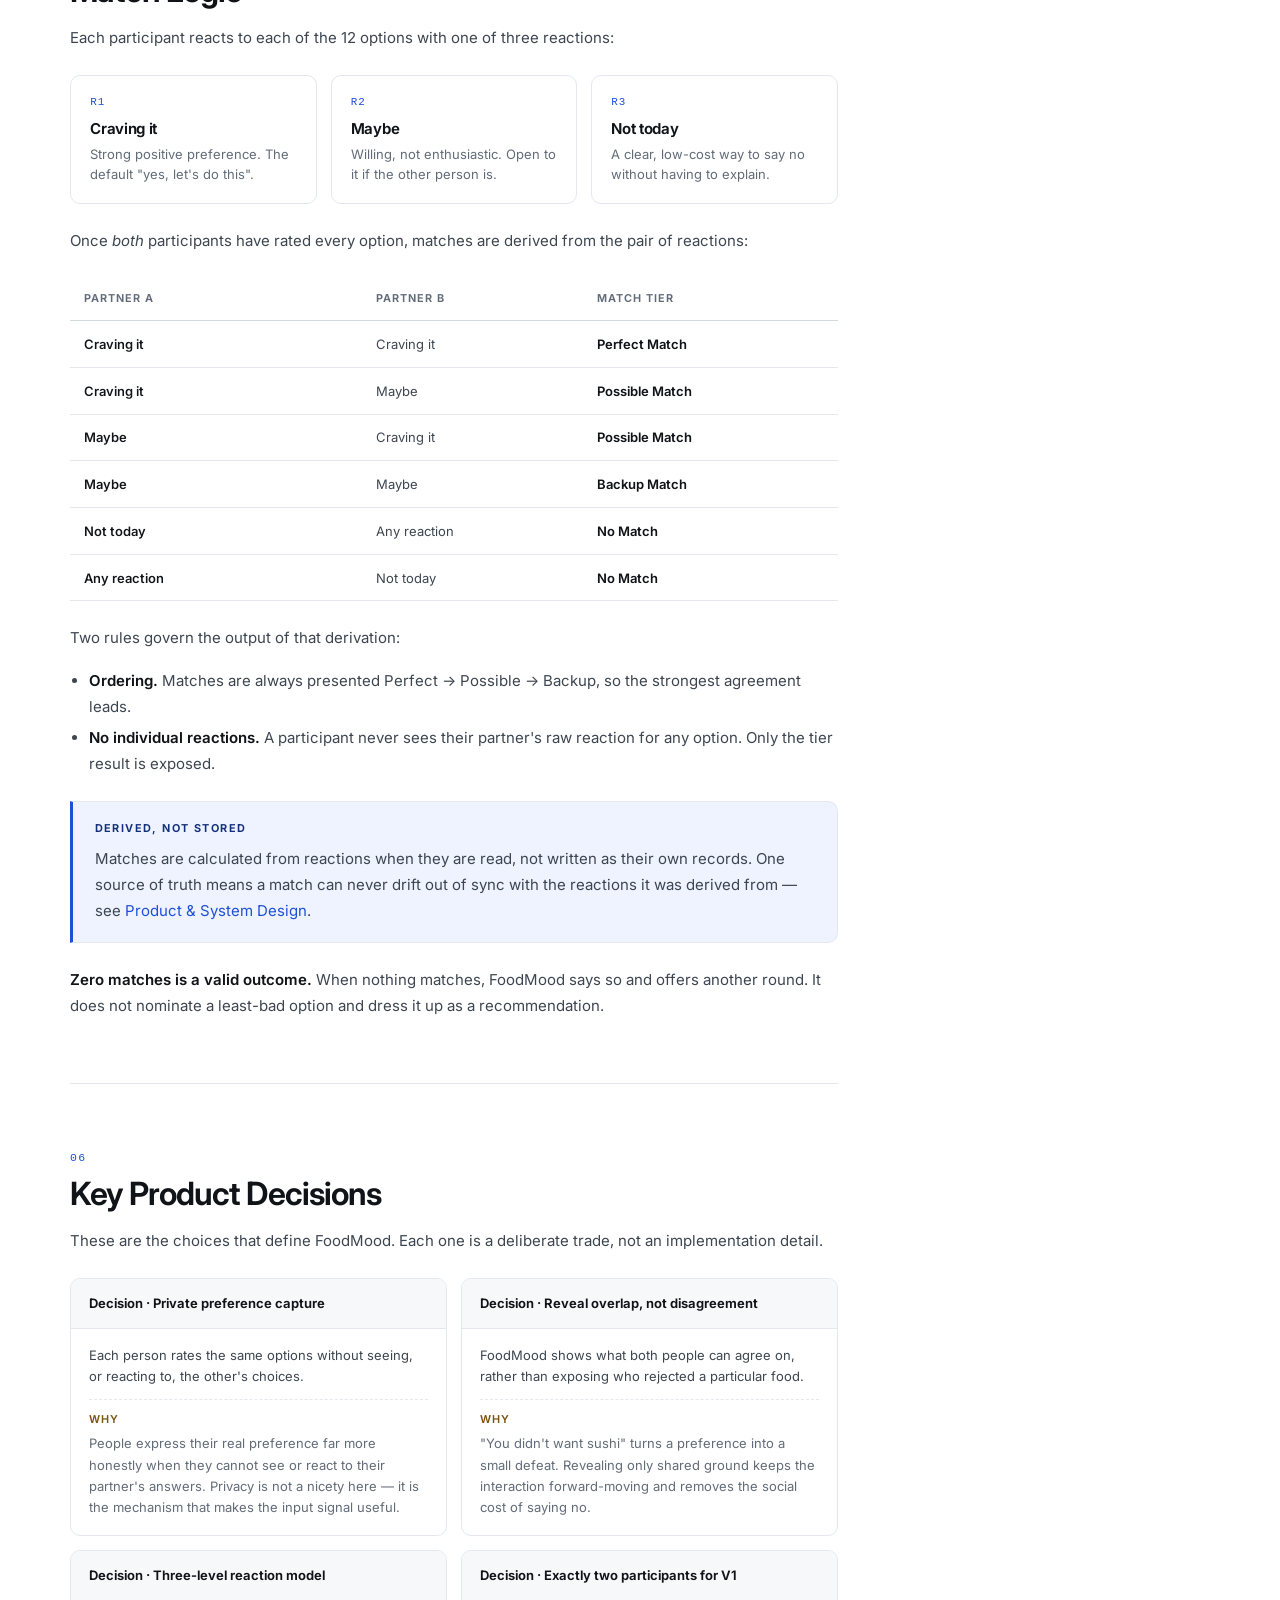
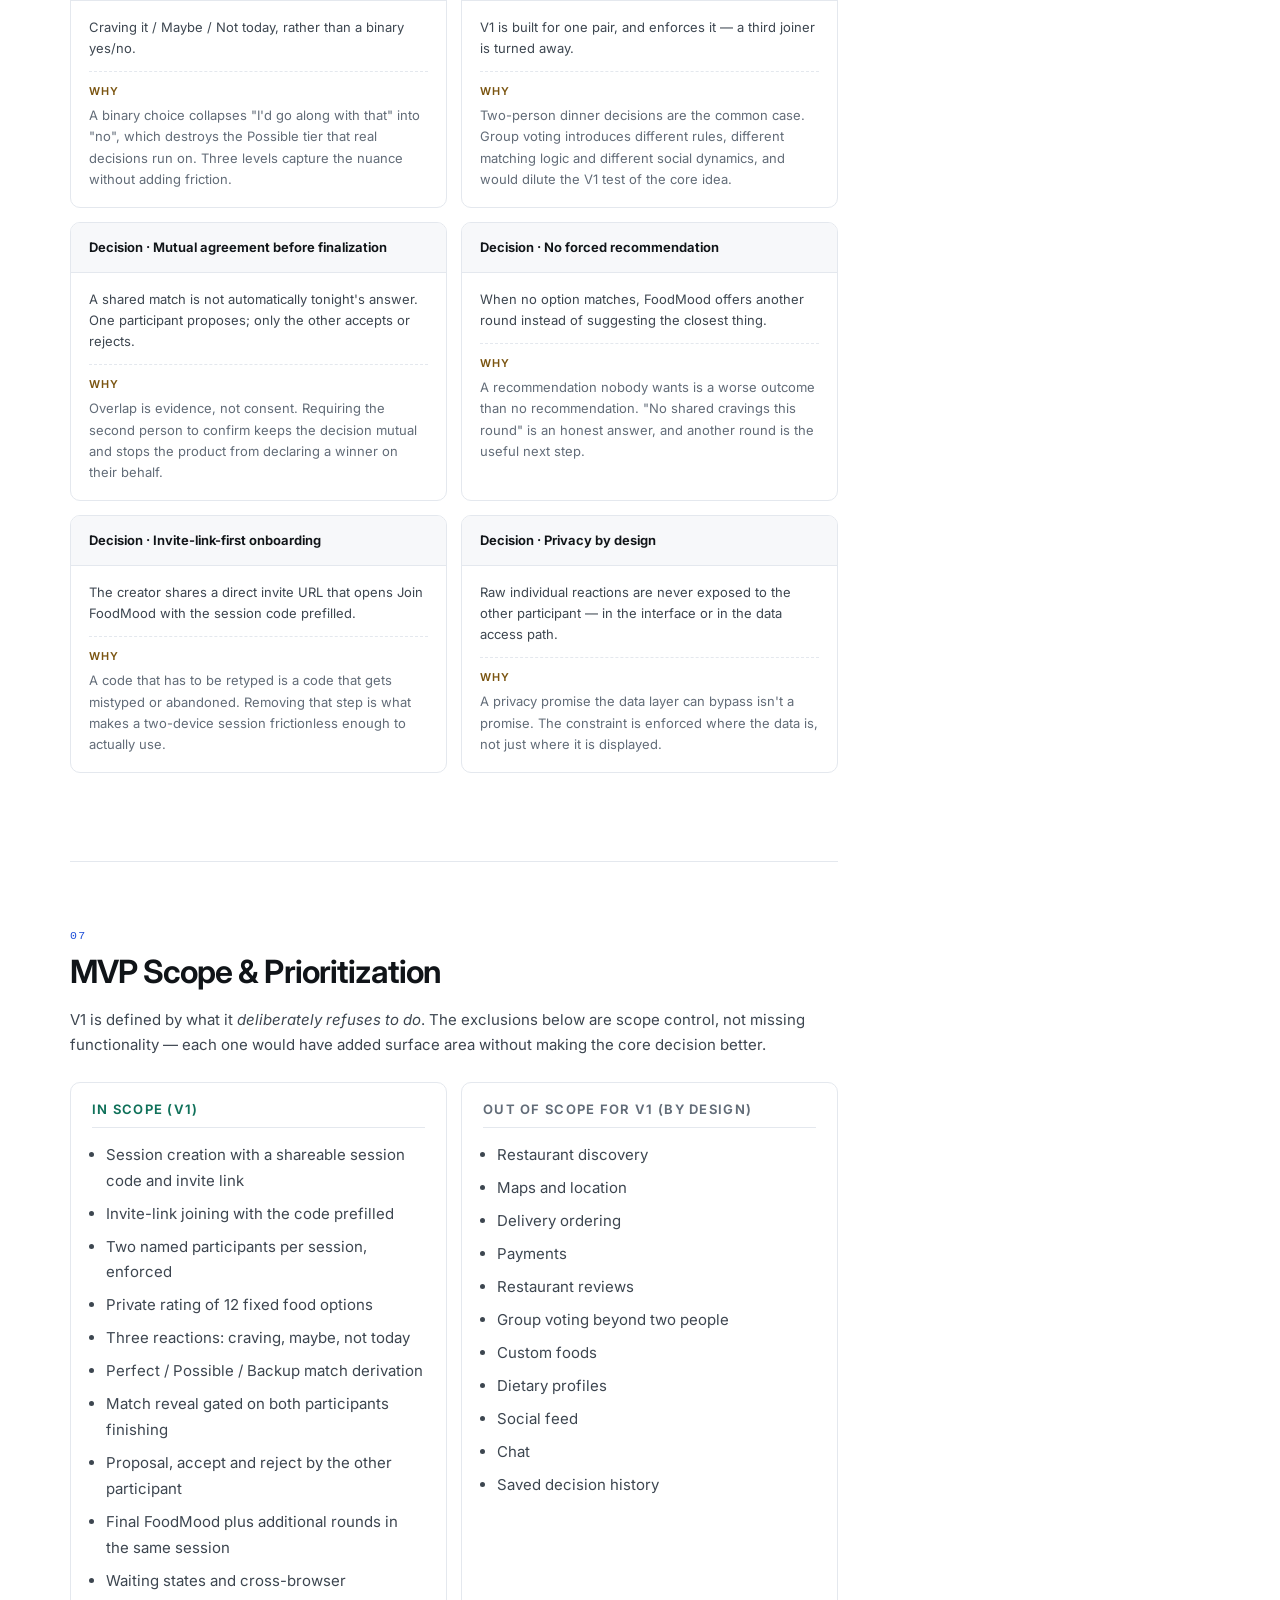
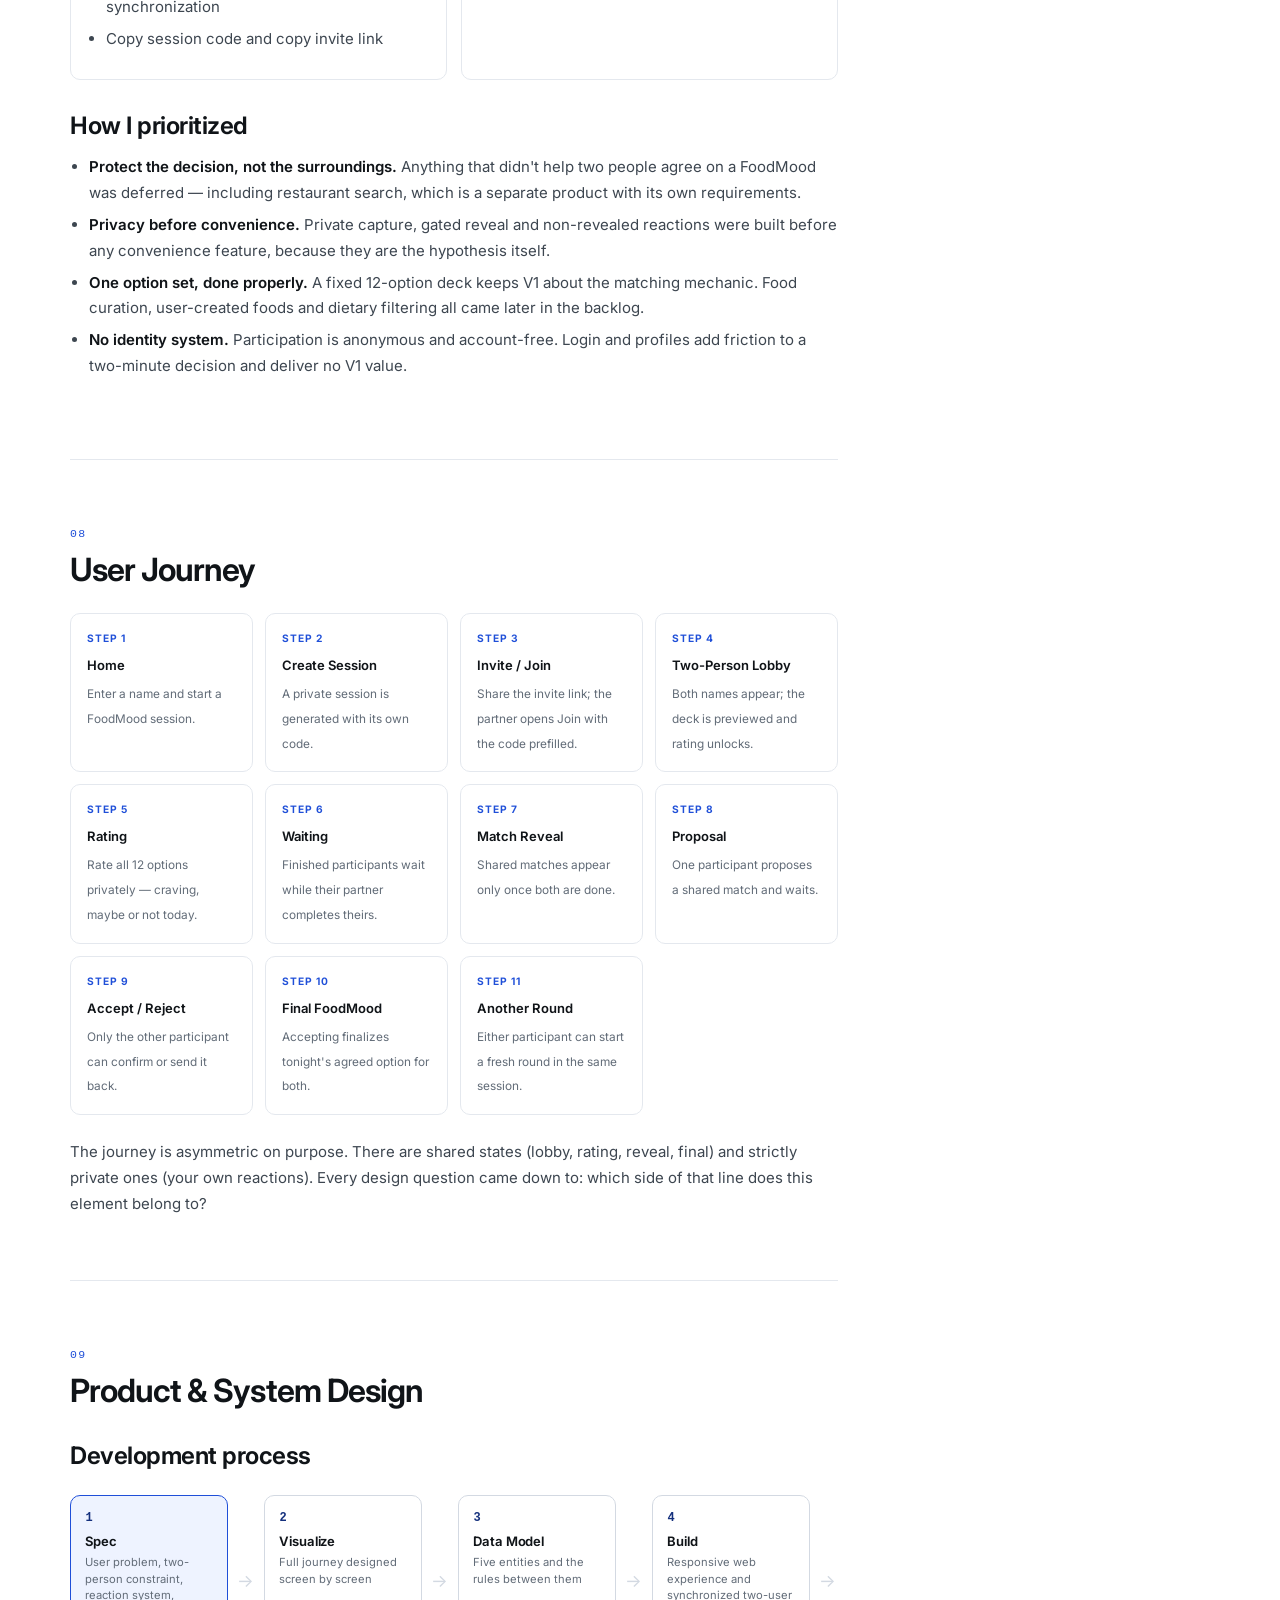
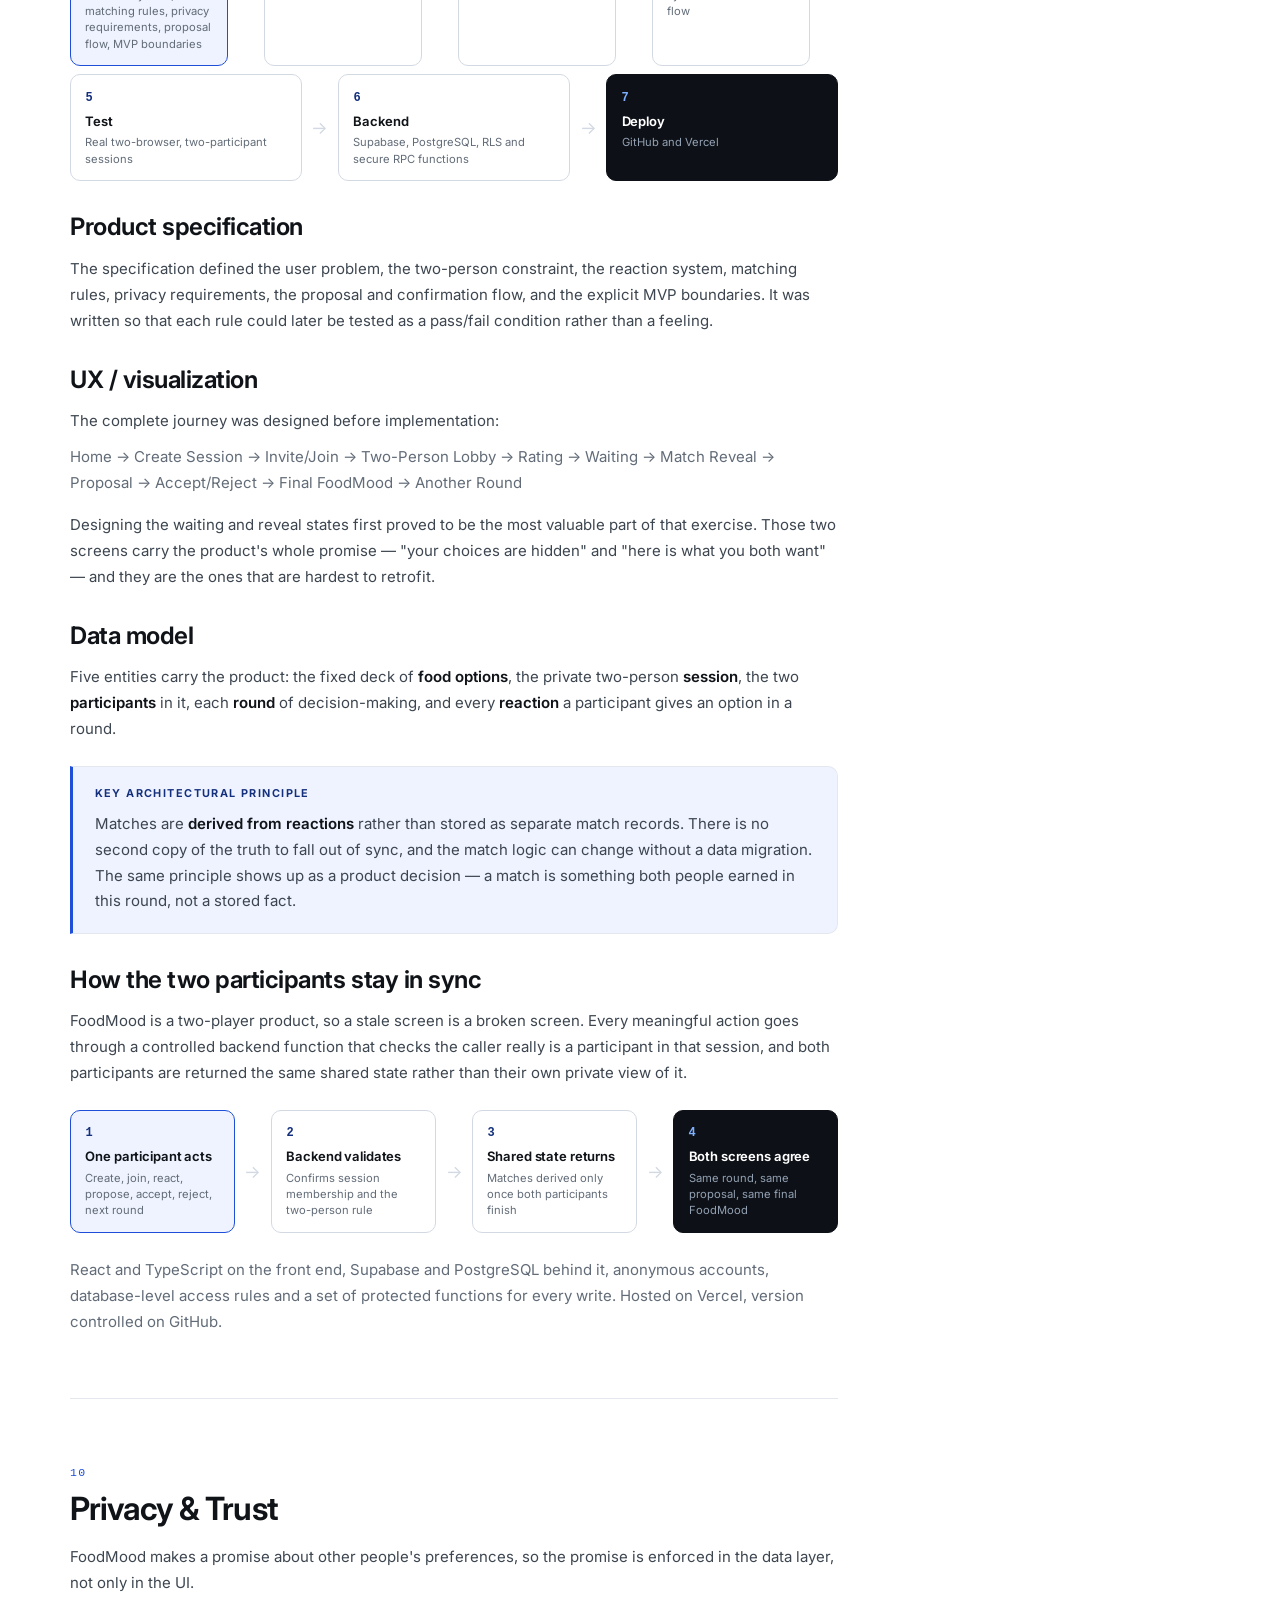
==== commit 41d9eda8: "Refresh hero, AI PM positioning and update resume PDF Adds an at-a-glance proof panel and an open-to" ====
--- a/case-study-foodmood.html
+++ b/case-study-foodmood.html
@@ -49,7 +49,7 @@
         <span class="brand-mark" aria-hidden="true">AS</span>
         <span class="brand-text">
           <span class="brand-name">Abhishek Sachdeva</span>
-          <span class="brand-role">Product Manager &middot; AI &amp; GenAI</span>
+          <span class="brand-role">AI Product Manager</span>
         </span>
       </a>
 
--- a/css/styles.css
+++ b/css/styles.css
@@ -491,25 +491,7 @@
 
 /* ---------- Hero ---------- */
 .hero {
-  padding-block: clamp(3rem, 8vw, 6.5rem) clamp(2.5rem, 6vw, 4.5rem);
-}
-
-.hero-eyebrow {
-  display: inline-flex;
-  align-items: center;
-  gap: 0.5rem;
-  font-size: var(--step--1);
-  font-weight: 600;
-  color: var(--ink-mute);
-  margin: 0 0 clamp(1.25rem, 3vw, 2rem);
-}
-
-.hero-eyebrow .dot {
-  width: 7px;
-  height: 7px;
-  border-radius: 50%;
-  background: var(--success);
-  flex: none;
+  padding-block: clamp(2.75rem, 6.5vw, 5rem) clamp(2.25rem, 5vw, 3.75rem);
 }
 
 .hero-name {
@@ -651,12 +633,12 @@
 /* ---------- Project work: the centerpiece ---------- */
 .work {
   display: grid;
-  gap: clamp(1.5rem, 3.5vw, 3rem);
+  gap: clamp(1.4rem, 3vw, 2.5rem);
   align-items: start;
 }
 
 .work + .work {
-  margin-top: clamp(1.5rem, 3.5vw, 2.5rem);
+  margin-top: clamp(1.4rem, 3vw, 2.25rem);
 }
 
 .work--dark {
@@ -1025,34 +1007,37 @@
   padding: 0;
   display: grid;
   grid-template-columns: repeat(3, minmax(0, 1fr));
-  gap: clamp(1.5rem, 3vw, 2.5rem) clamp(1.25rem, 3vw, 2.5rem);
+  gap: clamp(1.1rem, 2.2vw, 1.75rem) clamp(1.25rem, 3vw, 2.25rem);
 }
 
 .capability {
   margin: 0;
-  padding-top: 1rem;
+  padding-top: 0.85rem;
   border-top: 2px solid var(--ink);
 }
 
 .capability-index {
   font-family: var(--font-mono);
-  font-size: 0.72rem;
+  font-size: 0.7rem;
   color: var(--accent);
-  margin: 0 0 0.5rem;
-}
-
+  margin: 0 0 0.35rem;
+}
+
+/* Capability name leads; supporting skills stay secondary. */
 .capability h3 {
   font-size: var(--step-0);
-  font-weight: 640;
-  letter-spacing: -0.012em;
-  margin: 0 0 0.4rem;
+  font-weight: 650;
+  letter-spacing: -0.014em;
+  line-height: 1.25;
+  margin: 0 0 0.3rem;
 }
 
 .capability p {
   font-size: var(--step--1);
-  line-height: 1.65;
-  color: var(--ink-mute);
-  margin: 0;
+  line-height: 1.55;
+  color: var(--ink-mute);
+  margin: 0;
+  max-width: 34ch;
 }
 
 .capability--muted {
@@ -1119,13 +1104,6 @@
   gap: 0.5rem;
 }
 
-.role-tag {
-  font-size: var(--step--1);
-  font-weight: 500;
-  color: var(--ink-mute);
-  letter-spacing: 0;
-}
-
 .role-org {
   font-size: var(--step--1);
   font-weight: 560;
@@ -1168,14 +1146,119 @@
   background: var(--line-strong);
 }
 
-.role--minor .role-head h3,
-.role--minor .role-org {
+.role--minor .role-head h3 {
   font-size: var(--step-0);
   color: var(--ink-soft);
 }
 
-.role--minor .role-org {
-  color: var(--ink-mute);
+/* Lead role (most recent) carries the visual weight */
+.role--lead .role-head h3 {
+  font-size: var(--step-2);
+}
+
+.role--lead {
+  padding-block: clamp(1.5rem, 3vw, 2.15rem);
+}
+
+/* Single-line rows: Techvedic and the career break */
+.role-head--inline {
+  display: flex;
+  flex-wrap: wrap;
+  align-items: baseline;
+  justify-content: space-between;
+  gap: 0.35rem 1rem;
+  grid-column: 1 / -1;
+}
+
+.role-head--inline h3 {
+  margin: 0;
+}
+
+.role-head--inline .role-dates {
+  margin: 0;
+}
+
+.role-org--quiet {
+  font-size: var(--step--1);
+  font-weight: 500;
+  color: var(--ink-mute);
+  margin: 0;
+}
+
+.role-note {
+  grid-column: 1 / -1;
+  font-size: var(--step--1);
+  line-height: 1.55;
+  color: var(--ink-mute);
+  margin: 0.15rem 0 0;
+  max-width: 68ch;
+}
+
+/* Career break stays present but visually quiet */
+.role--quiet {
+  border-top-color: var(--line);
+}
+
+.role--quiet .role-head h3 {
+  font-size: var(--step--1);
+  font-weight: 560;
+  color: var(--ink-mute);
+  letter-spacing: 0;
+}
+
+/* HCL: progression within the company */
+.role--group {
+  grid-template-columns: 1fr;
+}
+
+.role-track {
+  list-style: none;
+  margin: 0.25rem 0 0;
+  padding: 0;
+  display: grid;
+  gap: 0.75rem;
+}
+
+.role-track li {
+  display: grid;
+  grid-template-columns: minmax(0, 13rem) minmax(0, 1fr);
+  gap: 0.15rem 1.5rem;
+  padding-left: 0.9rem;
+  border-left: 2px solid var(--line-strong);
+  margin: 0;
+}
+
+.role-track-title {
+  font-size: var(--step--1);
+  font-weight: 600;
+  color: var(--ink-soft);
+  margin: 0;
+  grid-column: 1;
+  grid-row: 1;
+}
+
+.role-track-title span {
+  font-weight: 450;
+  color: var(--ink-mute);
+}
+
+.role-track-date {
+  font-family: var(--font-mono);
+  font-size: 0.72rem;
+  color: var(--ink-mute);
+  margin: 0;
+  grid-column: 2;
+  grid-row: 1;
+  text-align: right;
+}
+
+.role-track-note {
+  grid-column: 1 / -1;
+  font-size: var(--step--1);
+  line-height: 1.55;
+  color: var(--ink-mute);
+  margin: 0.1rem 0 0;
+  max-width: 62ch;
 }
 
 /* Selected outcomes */
@@ -1995,6 +2078,7 @@
 }
 
 .workflow li span {
+  grid-column: 2;
   color: var(--ink-mute);
   font-size: var(--step--1);
 }
@@ -2746,6 +2830,16 @@
     grid-template-columns: 1fr;
   }
 
+  .role-track li {
+    grid-template-columns: 1fr;
+  }
+
+  .role-track-date {
+    text-align: left;
+    grid-column: 1;
+    grid-row: 2;
+  }
+
   .work-facts > div,
   .delta-list > div {
     grid-template-columns: 1fr;
@@ -2764,20 +2858,32 @@
 
   /* Tighter rhythm once the layout is single-column */
   .role {
-    padding-block: 1.15rem;
+    padding-block: 1.1rem;
   }
 
   .role-points {
     gap: 0.5rem;
   }
 
+  .work {
+    gap: 1.35rem;
+  }
+
   .work-facts {
-    gap: 0.7rem;
-    margin-bottom: 1.25rem;
+    gap: 0.65rem;
+    margin-bottom: 1.1rem;
   }
 
   .work-decisions ul {
-    gap: 0.45rem;
+    gap: 0.4rem;
+  }
+
+  .capability {
+    padding-top: 0.7rem;
+  }
+
+  .capability p {
+    max-width: none;
   }
 
   .pipeline-flow li {
@@ -2846,3 +2952,191 @@
     break-inside: avoid;
   }
 }
+
+/* Wide tables scroll inside their own box on narrow screens */
+.table-scroll {
+  overflow-x: auto;
+  -webkit-overflow-scrolling: touch;
+  max-width: 100%;
+}
+
+/* Pipeline + deltas on a light product card */
+.work--light .pipeline figcaption,
+.work--light .deltas-cap {
+  color: var(--ink-mute);
+}
+
+.work--light .pipeline-flow li {
+  background: var(--bg-alt);
+  border-color: var(--line);
+  color: var(--ink);
+}
+
+.work--light .pipeline-flow li:hover {
+  border-color: var(--accent);
+}
+
+.work--light .pipeline-flow li::before {
+  color: var(--accent);
+}
+
+.work--light .deltas {
+  border-top-color: var(--line);
+}
+
+.work--light .delta-list dt {
+  color: var(--ink-mute);
+}
+
+.work--light .delta-list .from {
+  color: var(--ink-mute);
+  text-decoration-color: var(--line);
+}
+
+.work--light .delta-list .to {
+  color: var(--accent);
+}
+
+.work--light .delta-list .arrow {
+  color: var(--ink-mute);
+}
+
+/* ---------- Hero: two-column layout with proof panel ---------- */
+.hero-grid {
+  display: grid;
+  grid-template-columns: minmax(0, 1fr) minmax(0, 23rem);
+  gap: clamp(2rem, 5vw, 4rem);
+  align-items: center;
+}
+
+.hero-main {
+  min-width: 0;
+}
+
+.hero-status {
+  display: inline-flex;
+  align-items: center;
+  gap: 0.5rem;
+  margin: 0 0 1.25rem;
+  padding: 0.3rem 0.8rem 0.3rem 0.65rem;
+  border: 1px solid var(--line);
+  border-radius: 999px;
+  background: var(--bg);
+  font-size: var(--step--1);
+  font-weight: 560;
+  color: var(--ink-soft);
+}
+
+.hero-status-dot {
+  width: 0.5rem;
+  height: 0.5rem;
+  border-radius: 50%;
+  background: var(--success);
+  box-shadow: 0 0 0 3px var(--success-soft);
+}
+
+.hero-panel {
+  background: var(--bg);
+  border: 1px solid var(--line);
+  border-radius: var(--radius-lg);
+  box-shadow: var(--shadow-md);
+  padding: clamp(1.25rem, 2.5vw, 1.75rem);
+}
+
+.hero-panel-title {
+  margin: 0 0 0.75rem;
+  font-size: 0.72rem;
+  font-weight: 620;
+  letter-spacing: 0.12em;
+  text-transform: uppercase;
+  color: var(--ink-mute);
+}
+
+.hero-panel-list {
+  margin: 0;
+  display: grid;
+}
+
+.hero-panel-list > div {
+  padding: 0.9rem 0;
+  border-top: 1px solid var(--line);
+}
+
+.hero-panel-list > div:first-child {
+  border-top: 0;
+  padding-top: 0.25rem;
+}
+
+.hero-panel-list dt {
+  font-size: 1.5rem;
+  font-weight: 680;
+  letter-spacing: -0.02em;
+  line-height: 1.15;
+  color: var(--accent);
+}
+
+.hero-panel-list dt .from {
+  color: var(--ink-mute);
+  font-weight: 500;
+}
+
+.hero-panel-list dt .arrow {
+  color: var(--ink-mute);
+  font-weight: 400;
+  margin-inline: 0.3em;
+}
+
+.hero-panel-list dd {
+  margin: 0.25rem 0 0;
+  font-size: var(--step--1);
+  line-height: 1.5;
+  color: var(--ink-soft);
+}
+
+.hero-panel-list dd span {
+  display: block;
+  margin-top: 0.15rem;
+  font-size: 0.68rem;
+  font-weight: 620;
+  letter-spacing: 0.12em;
+  text-transform: uppercase;
+  color: var(--ink-mute);
+}
+
+.hero .hero-name {
+  font-size: clamp(2.6rem, 1.2rem + 5vw, 4.75rem);
+}
+
+@media (max-width: 980px) {
+  .hero-grid {
+    grid-template-columns: minmax(0, 1fr);
+  }
+
+  .hero-panel {
+    max-width: 34rem;
+  }
+}
+
+/* Space between the product number and its label */
+.work-index span:first-child {
+  margin-right: 0.75em;
+}
+
+/* Bracketed role note in the experience list */
+.role-title-note {
+  font-weight: 450;
+  color: var(--ink-mute);
+  font-size: 0.85em;
+}
+
+/* HCL track titles: give the title room so it stays on one line */
+.role-track li {
+  grid-template-columns: minmax(0, 1fr) auto;
+}
+
+.role--lead .role-title-note {
+  display: block;
+  margin-top: 0.2rem;
+  font-size: var(--step-0);
+  letter-spacing: 0;
+}
